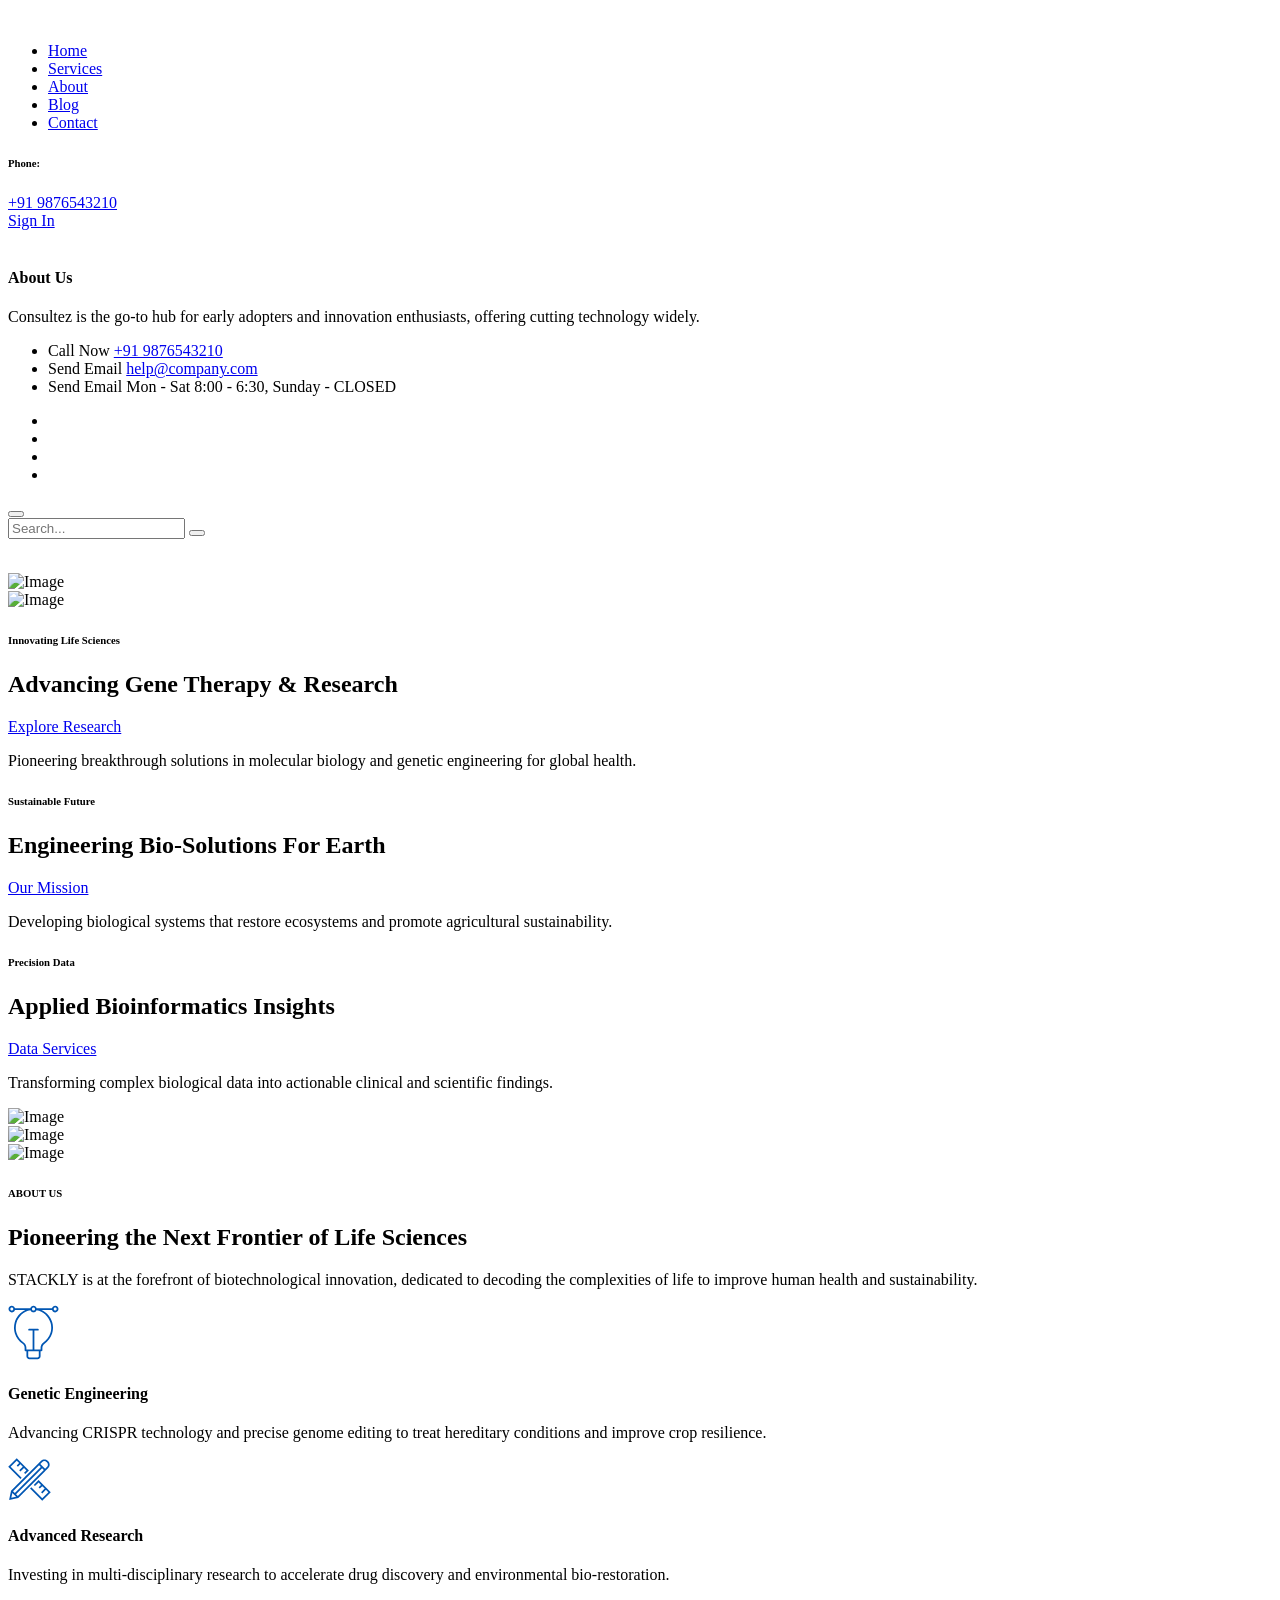
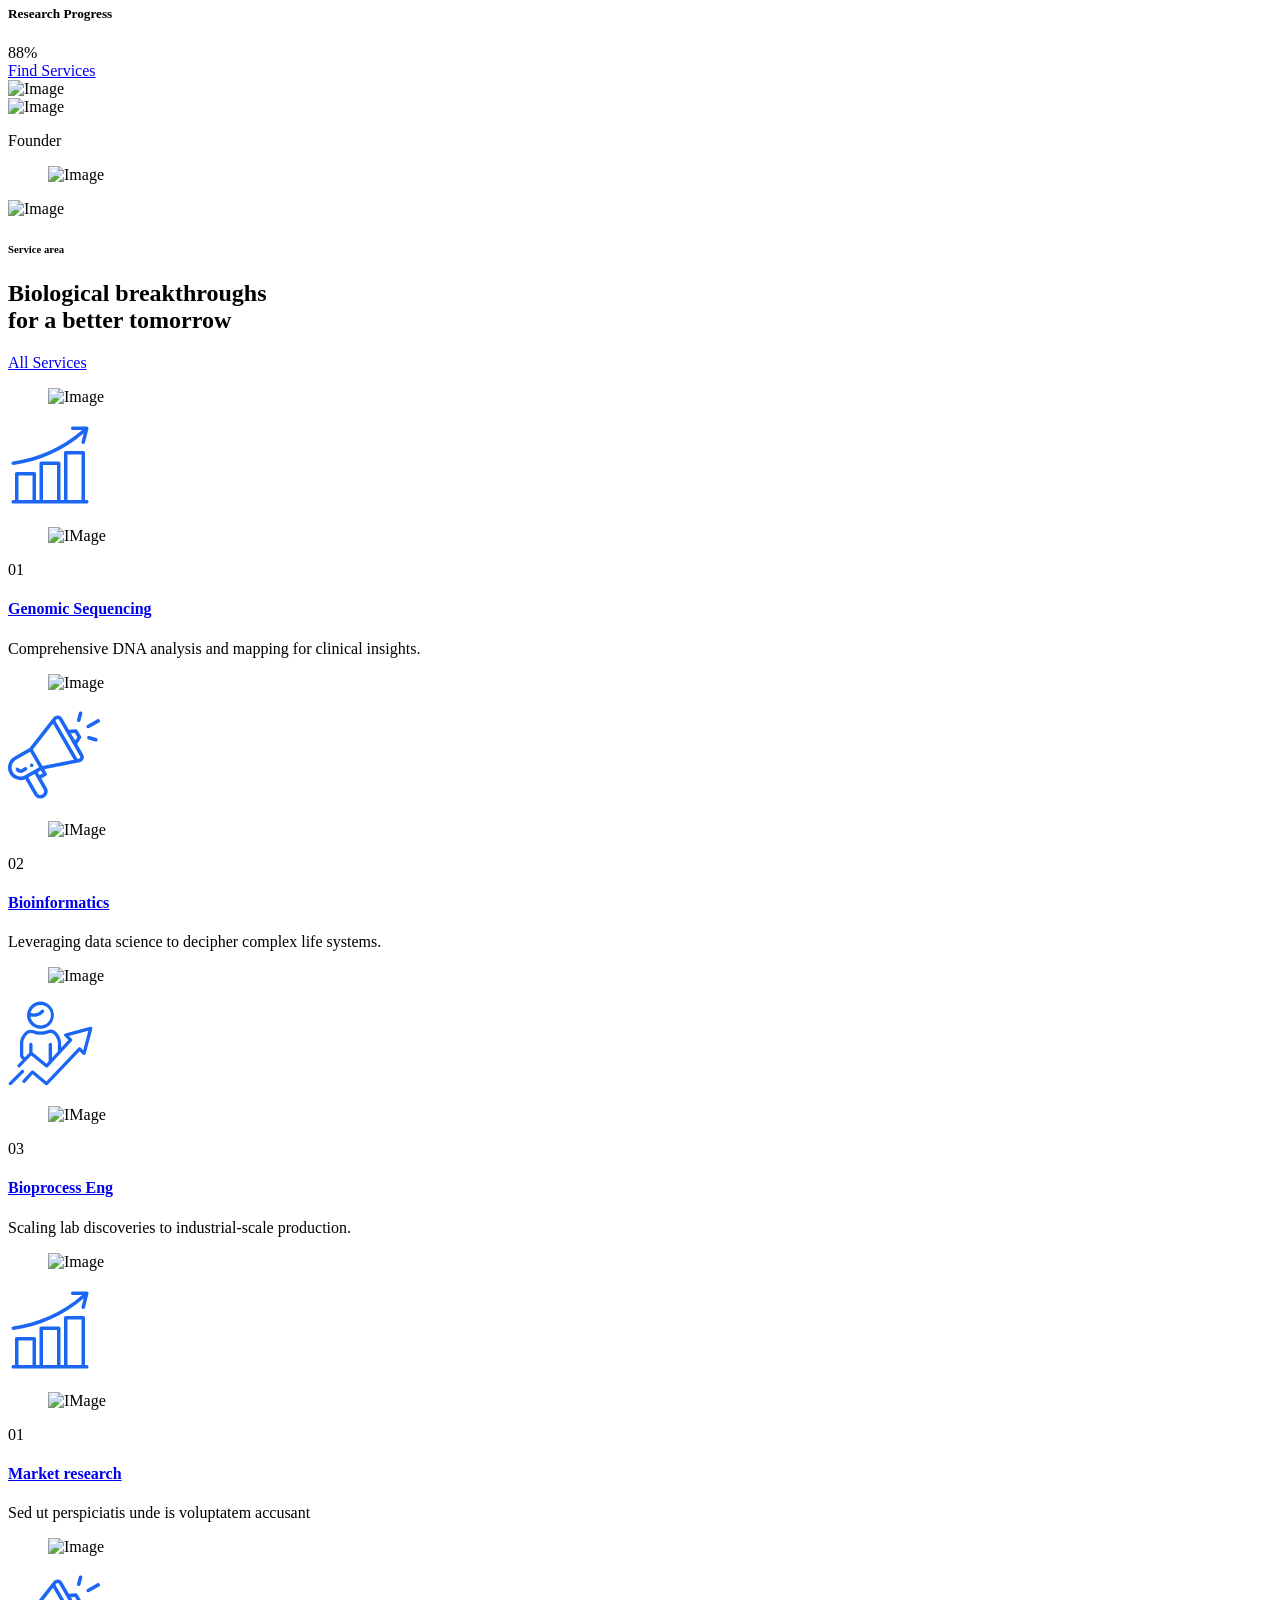
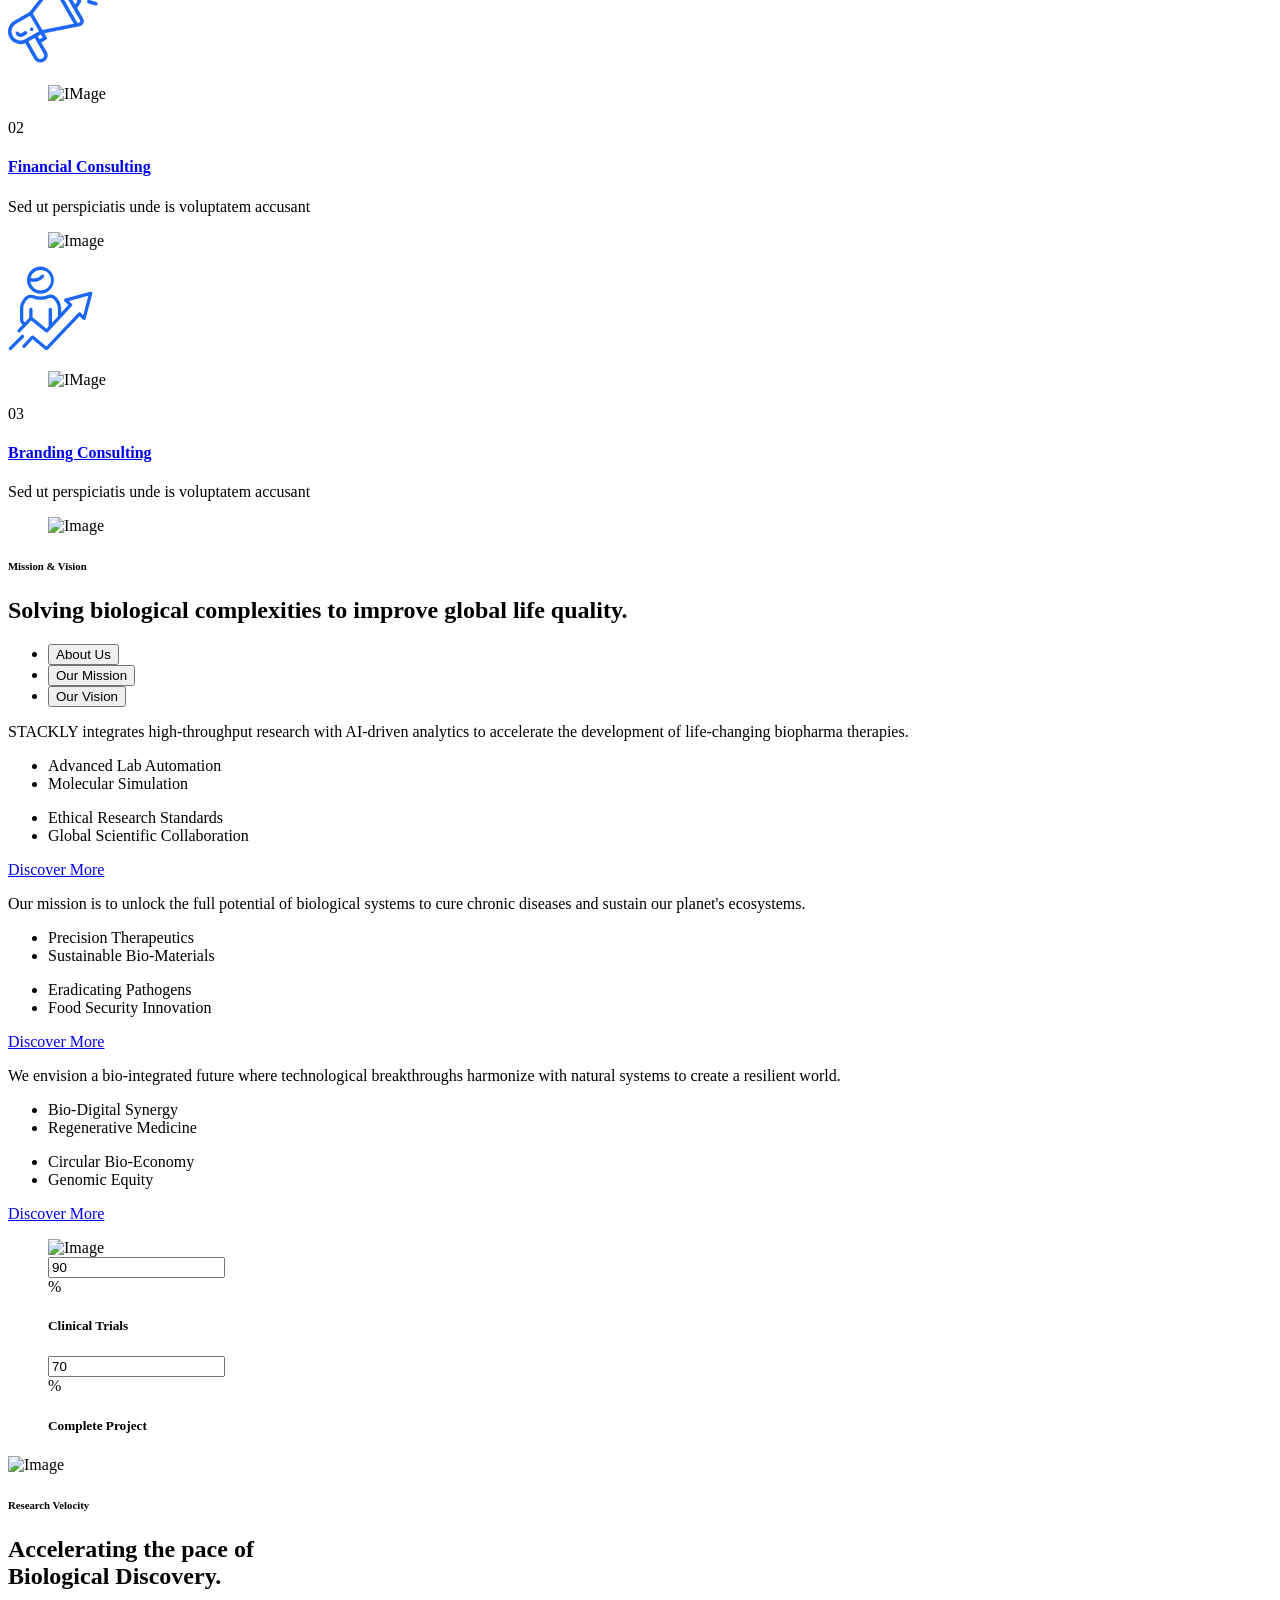
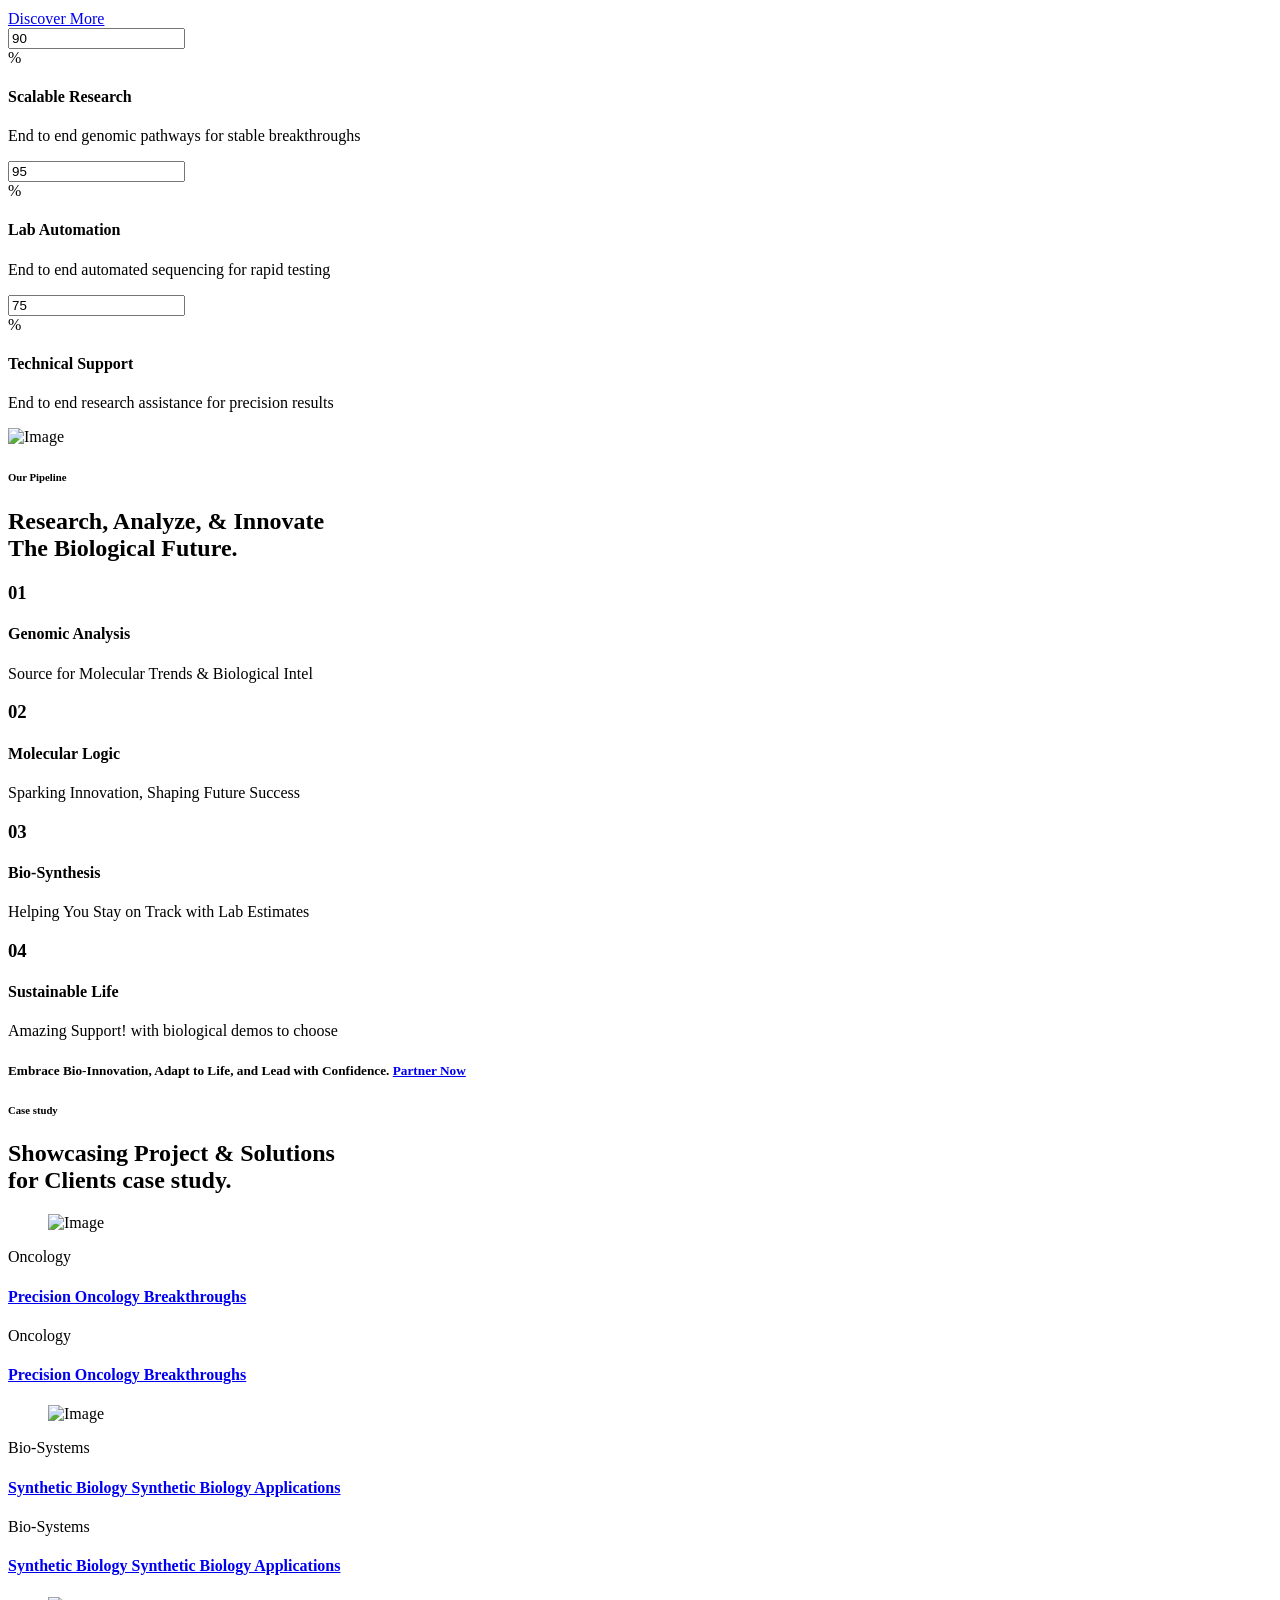
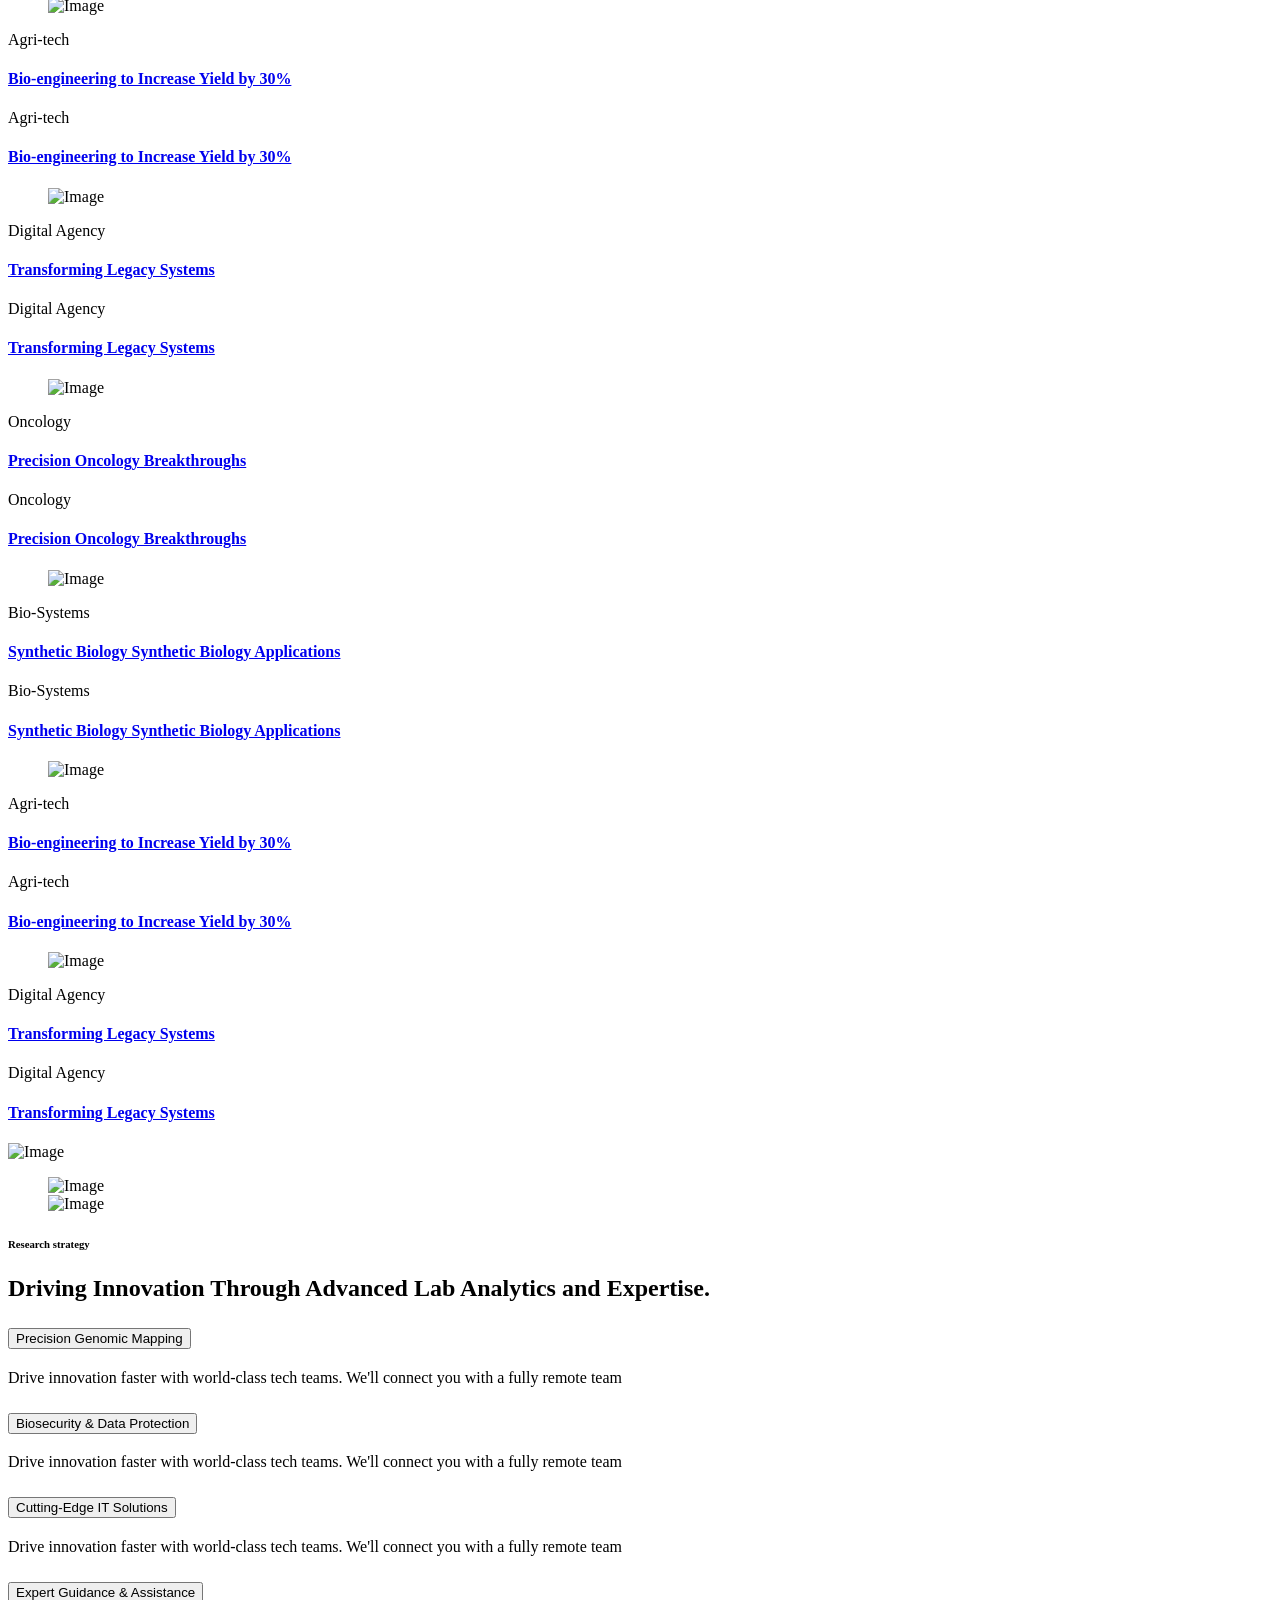
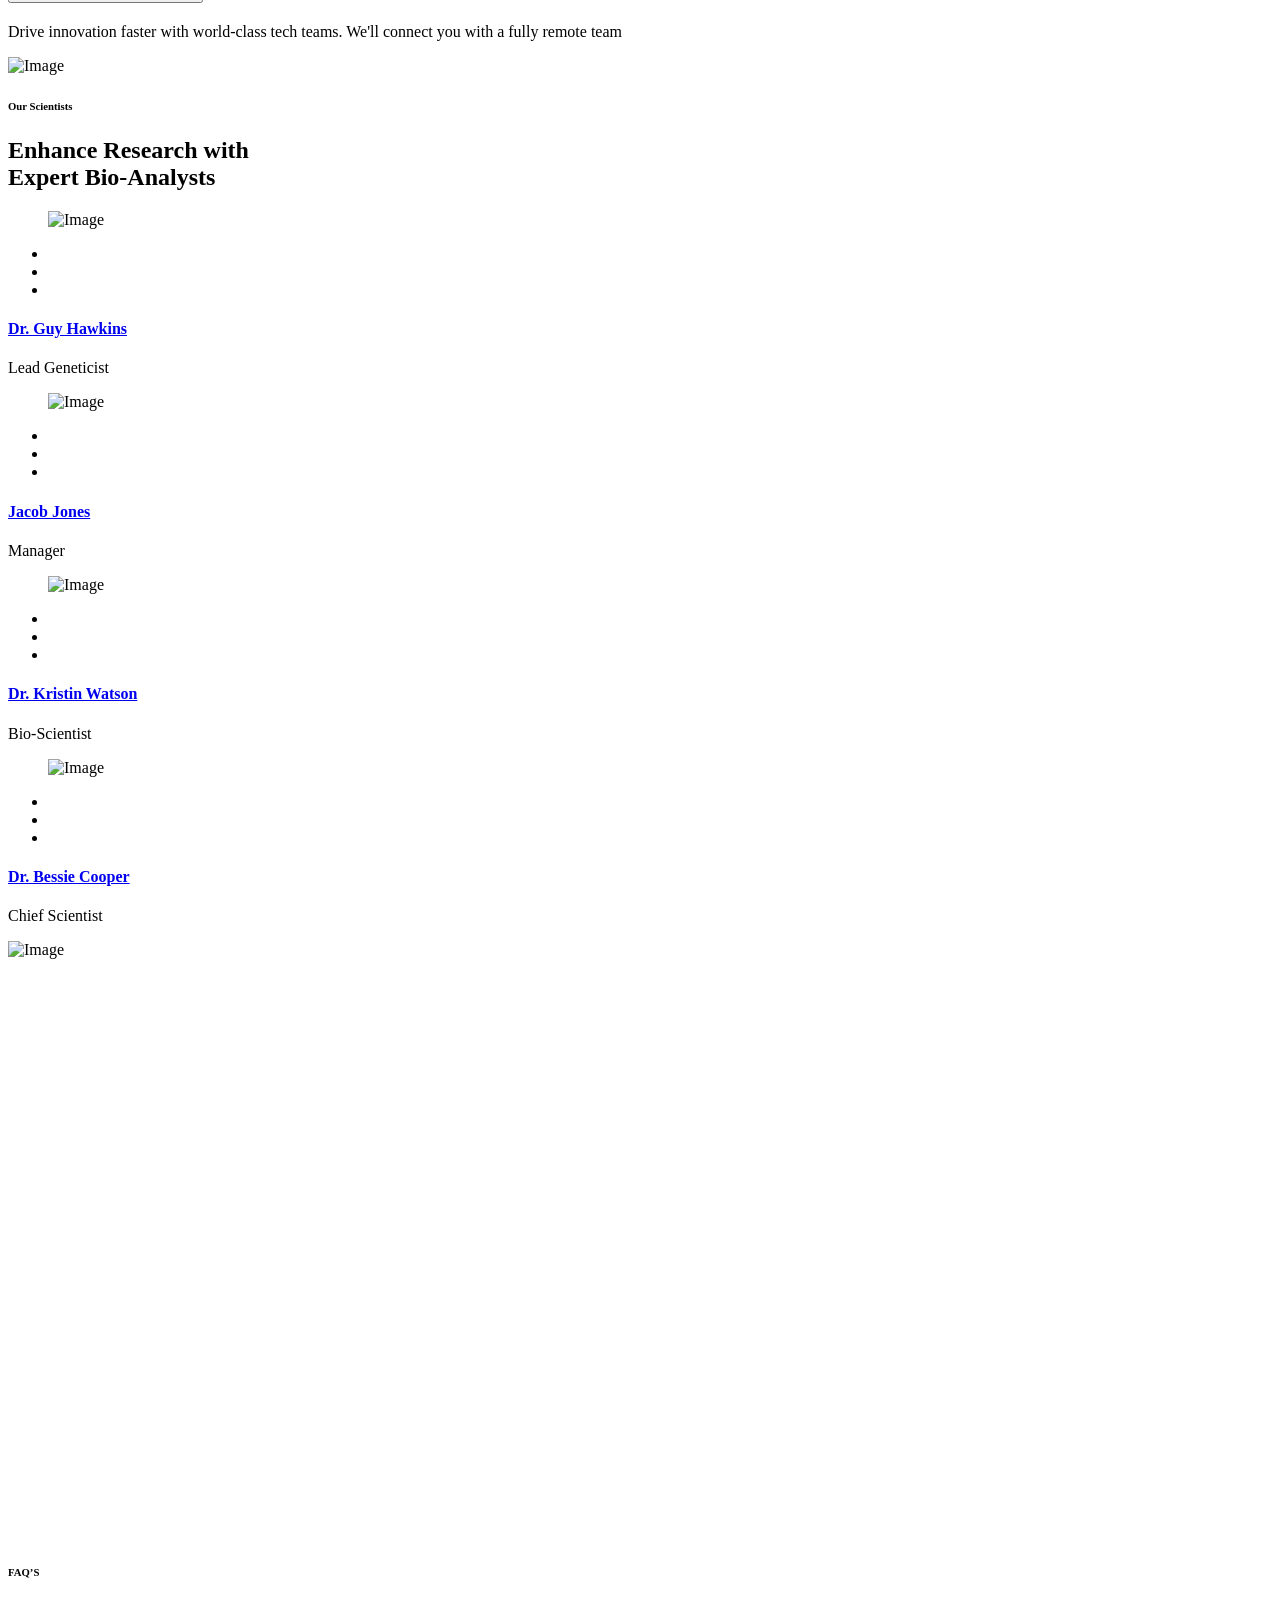
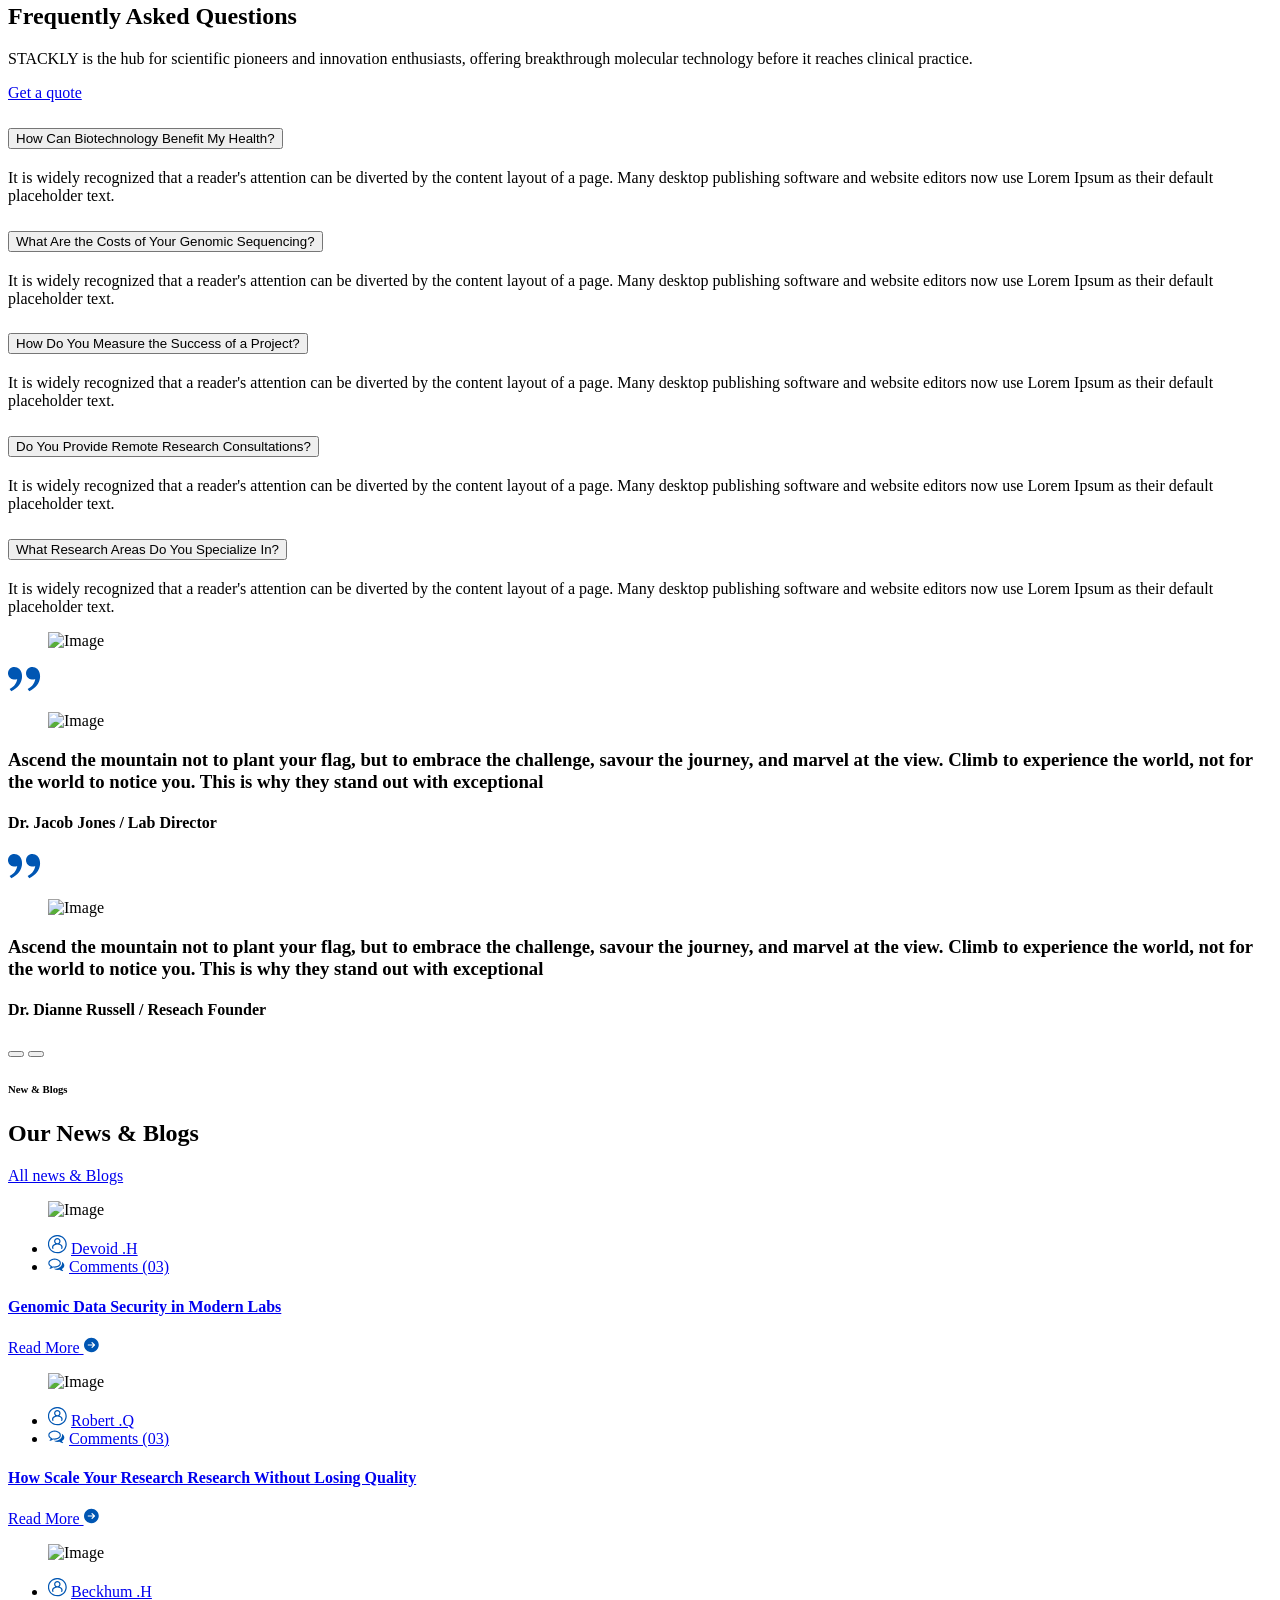
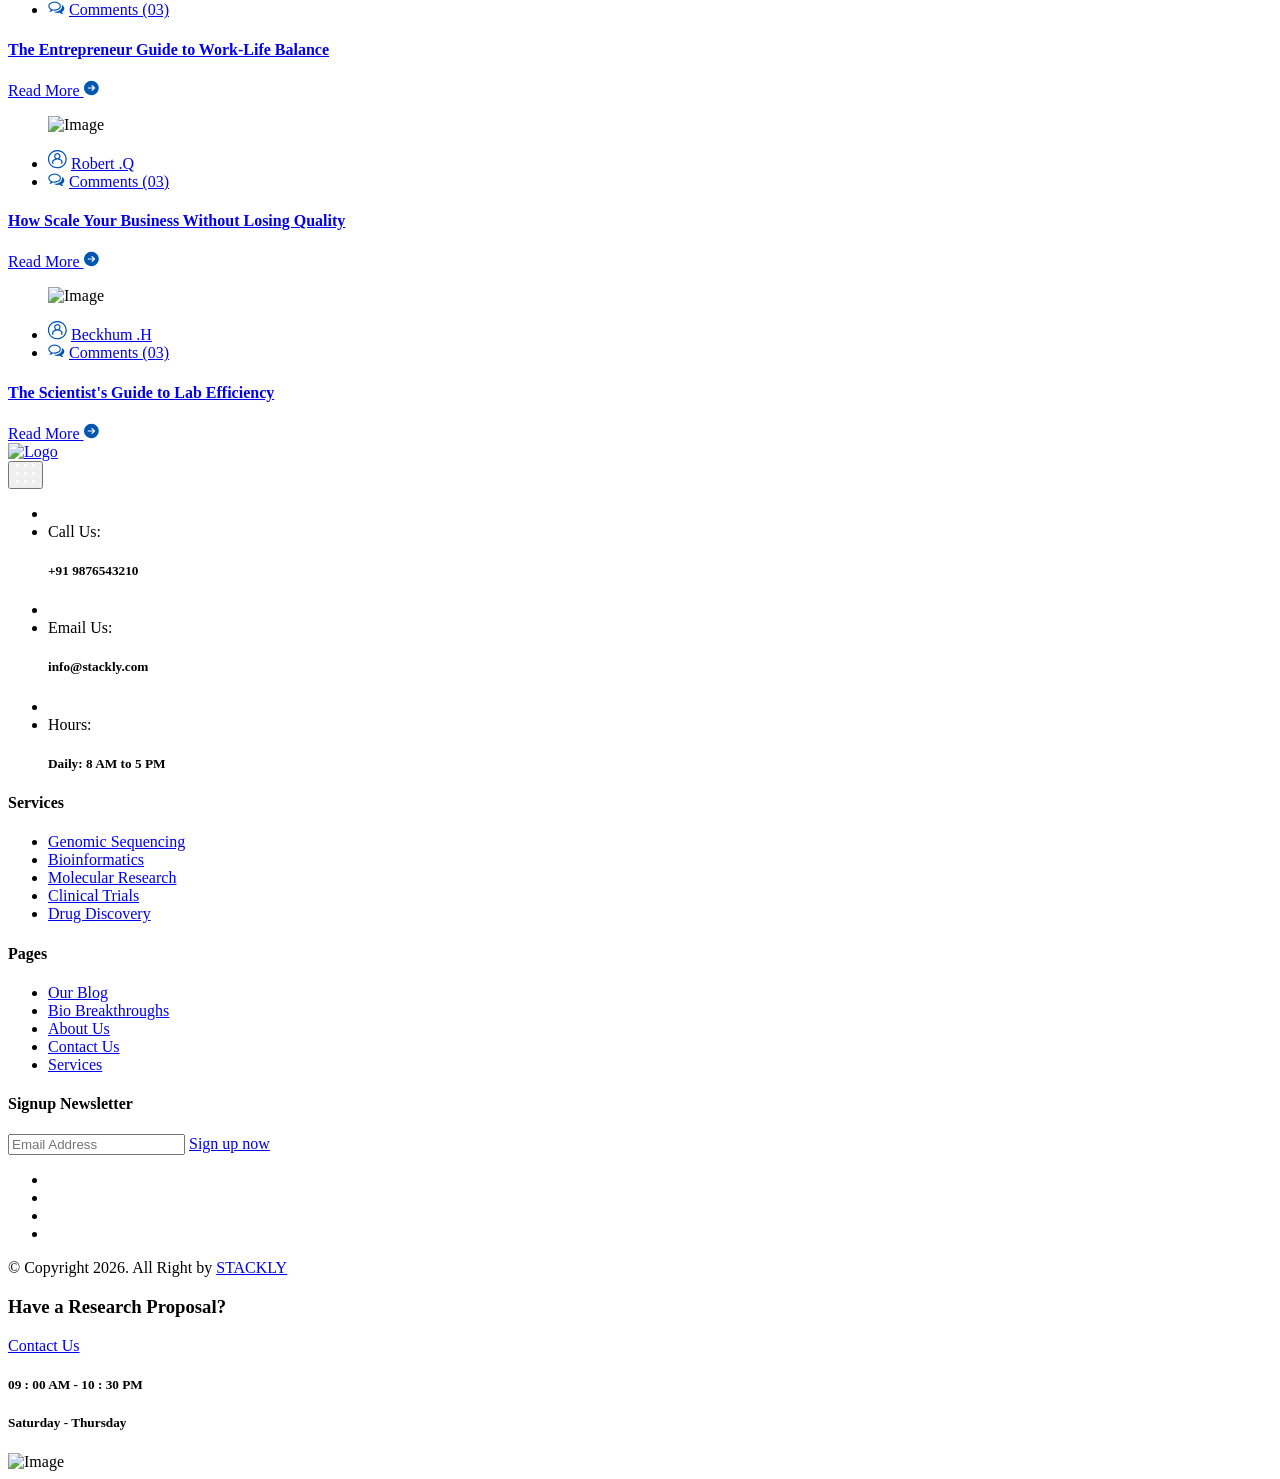
==== index.html @ 2c770fd5 "Add files via upload" ====
<!DOCTYPE html>
<html lang="en">

<head>
    <meta charset="utf-8">
    <title>STACKLY - BIO TECHNOLOGY</title>
    <!-- Stylesheets -->
    <link href="css/bootstrap.min.css" rel="stylesheet">
    <link href="css/flatpickr.min.css" rel="stylesheet">
    <link href="css/style.css" rel="stylesheet">
    <link rel="stylesheet" type="text/css" href="css/slick-theme.css">
    <link rel="stylesheet" type="text/css" href="css/slick.css">

    <link rel="shortcut icon" href="images/favicon.webp" type="image/x-icon">
    <link rel="icon" href="images/favicon.webp" type="image/x-icon">
    <!-- Responsive -->
    <meta http-equiv="X-UA-Compatible" content="IE=edge">
    <meta name="viewport" content="width=device-width, initial-scale=1.0">
</head>

<body>
    <div class="page-wrapper">

        <!-- Preloader -->
        <div class="preloader">
            <div class="preloader-content">
                <div class="preloader-logo">STACKLY</div>
                <div class="preloader-subtext">Initializing Systems...</div>
            </div>
        </div>

        <!-- Main Header-->
        <header class="main-header header-style-one">
       <!-- Main box -->
            <div class="main-box">
                <div class="logo-box">
                    <div class="logo"><a href="index.html"><img src="images/logo.webp" alt="" title="STACKLY"></a></div>
                </div>
                <!--Nav Box-->
                <div class="nav-outer">
                    <nav class="nav main-menu">
                        <ul class="navigation">
                            <li class="current"><a href="index.html">Home</a></li>
                            <li><a href="services.html">Services</a></li>
                            <li><a href="about.html">About</a></li>
                            <li><a href="blog.html">Blog</a></li>
                            <li><a href="contact.html">Contact</a></li>
                        </ul>
                    </nav>
                    <!-- Main Menu End-->
                </div>
                <div class="outer-box">
                    <div class="info-box">
                        <div class="call-info">
                            <i class="fa-solid fa-phone ring__animation"></i>
                            <div>
                                <h6 class="title">Phone:</h6>
                                <a href="tel:+919876543210">+91 9876543210</a>
                            </div>
                        </div>
                        <a class="btn-two" href="login.html">Sign In</a>
                    </div>
                    <div class="mobile-nav-toggler d-block d-lg-none"><i class="icon lnr-icon-bars"></i></div>
                    <!-- Mobile Nav toggler -->
                </div>
            </div>
            <div class="auto-container">
                <!-- Mobile Menu  -->
                <div class="mobile-menu">
                    <div class="menu-backdrop"></div>
                    <!--Here Menu Will Come Automatically Via Javascript / Same Menu as in Header-->
                    <nav class="menu-box">
                        <div class="upper-box">
                            <div class="nav-logo"><a href="index.html"><img src="images/logo-light.webp" alt=""></a></div>
                            <div class="close-btn"><i class="icon fa fa-times"></i></div>
                        </div>
                        <ul class="navigation clearfix d-block d-lg-none">
                            <!--Keep This Empty / Menu will come through Javascript-->
                        </ul>
                        <div class="content-box d-none d-lg-block">
                            <h4 class="title">About Us</h4>
                            <p class="text">Consultez is the go-to hub for early adopters and innovation enthusiasts, offering cutting technology widely.</p>
                        </div>
                        <ul class="contact-list-one">
                            <li>
                                <!-- Contact Info Box -->
                                <div class="contact-info-box">
                                    <i class="icon lnr-icon-phone-handset"></i>
                                    <span class="title">Call Now</span>
                                    <a href="tel:+919876543210">+91 9876543210</a>
                                </div>
                            </li>
                            <li>
                                <!-- Contact Info Box -->
                                <div class="contact-info-box">
                                    <span class="icon lnr-icon-envelope1"></span>
                                    <span class="title">Send Email</span>
                                    <a href="mailto:help@company.com">help@company.com</a>
                                </div>
                            </li>
                            <li>
                                <!-- Contact Info Box -->
                                <div class="contact-info-box">
                                    <span class="icon lnr-icon-clock"></span>
                                    <span class="title">Send Email</span> Mon - Sat 8:00 - 6:30, Sunday - CLOSED
                                </div>
                            </li>
                        </ul>
                        <ul class="social-links">
                            <li><a href="#"><i class="fab fa-x-twitter"></i></a></li>
                            <li><a href="#"><i class="fab fa-facebook-f"></i></a></li>
                            <li><a href="#"><i class="fab fa-pinterest"></i></a></li>
                            <li><a href="#"><i class="fab fa-instagram"></i></a></li>
                        </ul>
                    </nav>
                </div>
                <!-- End Mobile Menu -->
                <!-- Header Search -->
                <div class="search-popup">
                    <span class="search-back-drop"></span>
                    <button class="close-search"><span class="fa fa-times"></span></button>
                    <div class="search-inner">
                        <form method="post" action="index.html">
                            <div class="form-group">
                                <input type="search" name="search-field" value="" placeholder="Search..." required="">
                                <button type="submit"><i class="fa fa-search"></i></button>
                            </div>
                        </form>
                    </div>
                </div>
                <!-- End Header Search -->

                <!-- Sticky Header  -->
                <div class="sticky-header">
                    <div class="auto-container">
                        <div class="inner-container">
                            <!--Logo-->
                            <div class="logo">
                                <a href="index.html"><img src="images/logo.webp" alt=""></a>
                            </div>
                            <!--Right Col-->
                            <div class="nav-outer">
                                <!-- Main Menu -->
                                <nav class="main-menu">
                                    <div class="navbar-collapse show collapse clearfix">
                                        <ul class="navigation clearfix">
                                            <!--Keep This Empty / Menu will come through Javascript-->
                                        </ul>
                                    </div>
                                </nav>
                                <!-- Main Menu End-->
                                <!--Mobile Navigation Toggler-->
                                <div class="mobile-nav-toggler"><span class="icon lnr-icon-bars"></span></div>
                            </div>
                        </div>
                    </div>
                </div>
                <!-- End Sticky Menu -->
            </div>
        </header>
        <!--End Main Header -->


        <!-- Banner area start here -->
        <section class="banner-section">
            <div class="arry"><img class="animation__arryLeftRight" src="images/shape/banner-arry.webp" alt="Image"></div>
            <div class="sec-shape"><img src="images/shape/banner-shape.webp" alt="Image"></div>


            <div class="swiper banner-slider">
                <div class="swiper-wrapper">
                    <div class="swiper-slide">
                        <div class="slide-bg" data-background="images/banner/banner-image1.webp"></div>
                        <div class="container">
                            <div class="outer-box">
                                <div class="row g-0 align-items-end">
                                    <div class="col-lg-8 content-column">
                                        <div class="inner-column">
                                            <h6 class="sub-title" data-animation="fadeInUp" data-delay=".3s">Innovating Life Sciences
                                            </h6>
                                            <h1 class="title" data-animation="fadeInUp" data-delay=".5s">Advancing
                                                <span>Gene Therapy</span> & Research
                                            </h1>
                                            <a class="btn-one" data-animation="fadeInUp" data-delay=".8s" href="contact.html">Explore Research</a>
                                        </div>
                                    </div>

                                    <div class="col-lg-4">
                                        <p class="text" data-animation="fadeInUp" data-delay=".9s">Pioneering breakthrough solutions in molecular biology and genetic engineering for global health.</p>
                                    </div>
                                </div>
                            </div>
                        </div>
                    </div>
                    <div class="swiper-slide">
                        <div class="slide-bg" data-background="images/banner/banner-image2.webp"></div>
                        <div class="container">
                            <div class="outer-box">
                                <div class="row g-0 align-items-end">
                                    <div class="col-lg-8 content-column">
                                        <div class="inner-column">
                                            <h6 class="sub-title" data-animation="fadeInUp" data-delay=".3s">Sustainable Future
                                            </h6>
                                            <h1 class="title" data-animation="fadeInUp" data-delay=".5s">Engineering
                                                <span>Bio-Solutions</span> For Earth
                                            </h1>
                                            <a class="btn-one" data-animation="fadeInUp" data-delay=".8s" href="contact.html">Our Mission</a>
                                        </div>
                                    </div>

                                    <div class="col-lg-4">
                                        <p class="text" data-animation="fadeInUp" data-delay=".9s">Developing biological systems that restore ecosystems and promote agricultural sustainability.</p>
                                    </div>
                                </div>
                            </div>
                        </div>
                    </div>
                    <div class="swiper-slide">
                        <div class="slide-bg" data-background="images/banner/banner-image3.webp"></div>
                        <div class="container">
                            <div class="outer-box">
                                <div class="row g-0 align-items-end">
                                    <div class="col-lg-8 content-column">
                                        <div class="inner-column">
                                            <h6 class="sub-title" data-animation="fadeInUp" data-delay=".3s">Precision Data
                                            </h6>
                                            <h1 class="title" data-animation="fadeInUp" data-delay=".5s">Applied
                                                <span>Bioinformatics</span> Insights
                                            </h1>
                                            <a class="btn-one" data-animation="fadeInUp" data-delay=".8s" href="contact.html">Data Services</a>
                                        </div>
                                    </div>

                                    <div class="col-lg-4">
                                        <p class="text" data-animation="fadeInUp" data-delay=".9s">Transforming complex biological data into actionable clinical and scientific findings.</p>
                                    </div>
                                </div>
                            </div>
                        </div>
                    </div>
                </div>
            </div>
        </section>
        <!-- Banner area end here -->

        <!-- About area start here -->
        <section class="about-section pt-120 pb-120 paralax__animation">
            <div class="container">
                <div class="row g-5">
                    <div class="col-lg-6 image-column wow fadeInRight" data-wow-delay="200ms" data-wow-duration="1500ms">
                        <div class="inner-column">
                            <div data-depth="0.01" class="image1 overlay-anim">
                                <img src="images/about/about-image1.webp" alt="Image">
                            </div>
                            <div class="info animation__arryLeftRight">
                                <img src="images/about/about-info.webp" alt="Image">
                            </div>
                            <div class="image2 overlay-anim" data-depth="0.05">
                                <img src="images/about/about-image2.webp" alt="Image">
                            </div>
                        </div>
                    </div>

                    <div class="col-lg-6 content-column">
                        <div class="inner-column">
                            <div class="content-box">
                                <div class="sec-title">
                                    <h6 class="sub-title wow fadeInUp" data-wow-delay="00ms" data-wow-duration="1500ms">ABOUT US</h6>
                                    <h2 class="title wow splt-txt" data-splitting>Pioneering the Next Frontier of Life Sciences</h2>
                                    <p class="text wow fadeInUp" data-wow-delay="200ms" data-wow-duration="1500ms">STACKLY is at the forefront of biotechnological innovation, dedicated to decoding the complexities of life to improve human health and sustainability.</p>
                                </div>
                                <div class="about-block wow fadeInLeft" data-wow-delay="00ms" data-wow-duration="1500ms">
                                    <div class="inner-box">
                                        <div class="icon">
                                            <svg width="51" height="55" viewBox="0 0 51 55" fill="none" xmlns="http://www.w3.org/2000/svg">
                        <path
                          d="M3.80346 0.784813C1.98124 0.784813 0.498352 2.26681 0.498352 4.08903C0.498352 5.91125 1.98124 7.39414 3.80346 7.39414C5.31663 7.39414 6.58221 6.36547 6.97231 4.97431H17.3597C12.1976 7.3407 8.24056 11.8838 6.69799 17.5544C6.24199 19.194 6.01132 20.9245 6.01132 22.6986C6.01132 23.135 6.01756 23.7131 6.06654 24.3169C6.20013 25.8016 6.48335 27.2203 6.90195 28.5215C8.19157 32.7013 10.9222 36.3724 14.6005 38.8662C15.842 39.6846 16.6124 41.1916 16.6124 42.8V45.325C16.6124 45.8175 17.0105 46.2156 17.5031 46.2156H18.4391V51.2432C18.4391 52.8846 19.7742 54.2196 21.4147 54.2196H29.5977C31.2392 54.2196 32.5742 52.8846 32.5742 51.2432V46.2156H33.4889C33.9814 46.2156 34.3795 45.8175 34.3795 45.325V42.8107C34.3795 41.2085 35.1321 39.7122 36.3478 38.9018C40.0323 36.408 42.7879 32.7226 44.1087 28.526C44.5585 27.0965 44.8337 25.6733 44.9254 24.3223C44.9913 23.6391 45.0136 22.948 44.9913 22.2658C44.9468 20.6315 44.7125 19.0453 44.2939 17.5544C42.7362 11.9506 38.6794 7.34961 33.5281 4.97342H44.0303C44.4204 6.36369 45.6851 7.39325 47.1992 7.39325C49.0214 7.39325 50.5043 5.91036 50.5043 4.08814C50.5043 2.26592 49.0214 0.783922 47.1992 0.783922C45.6896 0.783922 44.4275 1.80725 44.0339 3.19217H28.6715C28.2796 1.80636 27.0167 0.78125 25.5062 0.78125C23.9957 0.78125 22.7248 1.80636 22.332 3.19217H6.96874C6.57509 1.80725 5.31307 0.784813 3.80346 0.784813ZM3.80346 5.61289C2.9636 5.61289 2.2796 4.92889 2.2796 4.08903C2.2796 3.24917 2.9636 2.56606 3.80346 2.56606C4.64332 2.56606 5.31841 3.24205 5.32554 4.07656C5.32554 4.07923 5.32376 4.08102 5.32376 4.08369C5.32376 4.08725 5.32554 4.09081 5.32554 4.09438C5.32287 4.93245 4.64154 5.61289 3.80346 5.61289ZM30.7912 51.2432C30.7912 51.9022 30.255 52.4384 29.596 52.4384H21.4129C20.7547 52.4384 20.2186 51.9022 20.2186 51.2432V46.2156H30.7903V51.2432H30.7912ZM42.5759 18.0344C42.9562 19.3873 43.1682 20.8283 43.2083 22.3183V22.3228C43.227 22.9302 43.2083 23.5456 43.1477 24.178C43.064 25.4133 42.8146 26.6958 42.4067 27.9925C41.207 31.808 38.6999 35.1585 35.3521 37.4242C33.626 38.574 32.5956 40.5886 32.5956 42.8116V44.4352H31.6978C31.6916 44.4352 31.6863 44.4317 31.6809 44.4317H26.3906V25.5967H29.905C30.3975 25.5967 30.7956 25.1986 30.7956 24.7061C30.7956 24.2136 30.3975 23.8155 29.905 23.8155H21.0941C20.6015 23.8155 20.2034 24.2136 20.2034 24.7061C20.2034 25.1986 20.6015 25.5967 21.0941 25.5967H24.6085V44.4317H19.3271C19.3208 44.4317 19.3155 44.4352 19.3101 44.4352H18.3919V42.8009C18.3919 40.6011 17.3142 38.5242 15.59 37.3859C12.2555 35.1264 9.77421 31.7919 8.59948 27.9854C8.21651 26.7991 7.9609 25.5112 7.83977 24.1646C7.80504 23.7496 7.7899 23.2971 7.7899 22.6986C7.7899 21.0857 7.9992 19.5164 8.41334 18.0273C10.2204 11.3859 15.6639 6.44563 22.4033 5.24684C22.4264 5.30919 22.4594 5.36619 22.4861 5.42586C22.5137 5.48731 22.5395 5.54877 22.5698 5.60755C22.6331 5.73045 22.7061 5.84623 22.7836 5.95934C22.8121 6.00031 22.8352 6.04395 22.8655 6.08314C22.9777 6.23098 23.1006 6.36903 23.236 6.4955C23.2654 6.52311 23.3001 6.54627 23.3304 6.57298C23.44 6.66828 23.554 6.75823 23.6751 6.83928C23.7285 6.87491 23.7846 6.90519 23.8399 6.93814C23.9476 7.00138 24.0589 7.05838 24.1738 7.10914C24.2362 7.13675 24.2985 7.16258 24.3626 7.18573C24.4856 7.23116 24.6111 7.26589 24.7394 7.29706C24.7991 7.31131 24.8569 7.32823 24.9175 7.33981C25.1081 7.37366 25.3023 7.39592 25.5018 7.39592C25.7004 7.39592 25.8936 7.37366 26.0833 7.33981C26.1448 7.32913 26.2036 7.31131 26.265 7.29617C26.3897 7.26589 26.5117 7.23205 26.6302 7.18841C26.7005 7.16258 26.7691 7.13408 26.8377 7.1038C26.9366 7.06016 27.031 7.01028 27.1245 6.95773C27.2002 6.91498 27.275 6.87402 27.3462 6.82592C27.4113 6.78228 27.4709 6.73241 27.5324 6.68342C27.9973 6.32183 28.3571 5.84713 28.5691 5.30206C28.5735 5.28959 28.5807 5.27891 28.586 5.26733C35.1918 6.44919 40.7555 11.4892 42.5742 18.0344H42.5759ZM47.1965 2.56606C48.0364 2.56606 48.7204 3.24917 48.7204 4.08903C48.7204 4.92889 48.0364 5.61289 47.1965 5.61289C46.3566 5.61289 45.6753 4.93067 45.6735 4.0917C45.6735 4.08903 45.6753 4.08725 45.6753 4.08458C45.6753 4.0828 45.6753 4.08191 45.6753 4.08013C45.6806 3.24472 46.3593 2.56606 47.1965 2.56606ZM25.5044 2.56339C26.3425 2.56339 27.0256 3.24561 27.0256 4.08369L27.0167 4.20214C26.9642 4.9948 26.2998 5.61556 25.5044 5.61556C24.6975 5.61556 24.0287 4.98945 23.9824 4.18878C23.9806 4.14692 23.9824 4.12466 23.9734 4.08369C23.9734 3.24561 24.6601 2.56339 25.5044 2.56339Z"
                          fill="#0056b3" />
                      </svg>
                                        </div>
                                        <div class="content">
                                            <h4 class="title">Genetic Engineering</h4>
                                            <p class="text">Advancing CRISPR technology and precise genome editing to treat hereditary conditions and improve crop resilience.</p>
                                        </div>
                                    </div>
                                </div>

                                <div class="about-block wow fadeInLeft" data-wow-delay="200ms" data-wow-duration="1500ms">
                                    <div class="inner-box">
                                        <div class="icon">
                                            <svg width="43" height="43" viewBox="0 0 43 43" fill="none" xmlns="http://www.w3.org/2000/svg">
                        <path
                          d="M37.0891 13.1461L37.2094 13.0086L38.2922 11.9258L40.2516 9.96641C41.1453 9.07266 41.6438 7.88672 41.6438 6.63203C41.6438 5.37734 41.1453 4.19141 40.2516 3.29766L39.7016 2.74766C37.9141 0.960156 34.8203 0.960156 33.0328 2.74766L31.0735 4.70703L3.2297 32.5508L3.04064 32.7398L1.09845 41.9008L10.2594 39.9586L37.0891 13.1461ZM34.2531 3.95078C35.3875 2.83359 37.3469 2.81641 38.4813 3.95078L39.0485 4.51797C39.6156 5.08516 39.925 5.82422 39.925 6.63203C39.925 7.43984 39.6156 8.17891 39.0485 8.74609L37.0891 10.7055L32.2938 5.91016L34.2531 3.95078ZM31.0735 7.13047L32.861 8.91797L6.83907 34.9398L5.05157 33.1523L31.0735 7.13047ZM3.33282 39.6664L4.34689 34.8883L8.11095 38.6523L3.33282 39.6664ZM9.84689 37.9477L8.05939 36.1602L34.0813 10.1383L35.8688 11.9258L9.84689 37.9477ZM12.425 20.932L0.239075 8.74609L8.74689 0.238281L20.9328 12.4242L17.2375 16.0336L16.0172 14.8133L18.4406 12.3898L16.0172 9.94922L12.4078 13.5758L11.1875 12.3555L14.7969 8.74609L12.3734 6.30547L9.93283 8.74609L8.71251 7.52578L11.1531 5.08516L8.7297 2.66172L2.64532 8.74609L13.6281 19.7289L12.4078 20.932H12.425ZM42.761 34.2523L34.2531 42.7602L22.0672 30.5742L23.2875 29.3711L34.2531 40.3367L40.3375 34.2523L37.9141 31.8289L34.2875 35.4383L33.0672 34.218L36.6938 30.5914L34.2531 28.168L31.8297 30.5914L30.6094 29.3711L33.0328 26.9305L30.5922 24.507L26.9828 28.1164L25.7625 26.8961L30.5578 22.032L42.7438 34.218L42.761 34.2523Z"
                          fill="#0056b3" />
                      </svg>
                                        </div>
                                        <div class="content">
                                            <h4 class="title">Advanced Research</h4>
                                            <p class="text">Investing in multi-disciplinary research to accelerate drug discovery and environmental bio-restoration.</p>
                                        </div>
                                    </div>
                                </div>
                            </div>

                            <div class="progress mt-30">
                                <div class="progress-single">
                                    <h5 class="progress-title">Research Progress</h5>
                                    <div class="bar">
                                        <div class="bar-inner count-bar" data-percent="80%">
                                            <div class="count-text">88%</div>
                                        </div>
                                    </div>
                                </div>
                            </div>

                            <div class="info mt-50">
                                <a href="services.html" class="btn-two">Find Services</a>
                                <div class="user">
                                    <div class="image">
                                        <img src="images/about/about-user.webp" alt="Image">
                                    </div>
                                    <div>
                                        <img src="images/about/signature.webp" alt="Image">
                                        <p class="sub-title">Founder</p>
                                    </div>
                                </div>
                            </div>

                        </div>
                    </div>
                </div>
            </div>
        </section>
        <!-- About area end here -->

        <!-- Service area start here -->
        <section class="service-section pt-120 pb-120">
            <figure class="sec-shape">
                <img src="images/shape/service-shape.webp" alt="Image">
            </figure>
            <div class="sec-line">
                <img class="animation__arryUpDown" src="images/shape/service-line.webp" alt="Image">
            </div>
            <div class="container">

                <div class="sec-title mb-50">
                    <h6 class="sub-title wow fadeInUp" data-wow-delay="00ms" data-wow-duration="1500ms">Service area</h6>
                    <div class="flex-content">
                        <h2 class="title wow splt-txt" data-splitting>Biological breakthroughs <br> for a better tomorrow</h2>
                        <a class="btn-one wow fadeInUp" data-wow-delay="200ms" data-wow-duration="1500ms" href="services.html">All Services</a>
                        <figure class="arry wow bounceInRight" data-wow-delay="200ms" data-wow-duration="1500ms">
                            <img class="animation__arryLeftRight" src="images/shape/service-arry.webp" alt="Image">
                        </figure>
                    </div>
                </div>

                <div class="swiper service-slider">
                    <div class="swiper-wrapper">
                        <div class="swiper-slide">
                            <div class="service-block">
                                <a class="arry-btn" href="page-service-details.html"><i class="fa-regular fa-arrow-up-right"></i></a>
                                <div class="content-box">
                                    <div class="icon">
                                        <svg width="84" height="85" viewBox="0 0 84 85" fill="none" xmlns="http://www.w3.org/2000/svg">
                      <path
                        d="M5.24999 42.9551C5.32958 42.955 5.40908 42.9497 5.48799 42.9394C18.3434 41.195 30.8814 37.6123 42.7175 32.3011C54.6704 26.9232 65.7759 19.8324 75.684 11.2521L73.5525 19.7816C73.4402 20.2315 73.5112 20.7077 73.7497 21.1053C73.9883 21.503 74.3749 21.7898 74.8247 21.9026C74.9639 21.937 75.1067 21.9546 75.25 21.9551C75.6401 21.9546 76.0188 21.8238 76.326 21.5835C76.6332 21.3431 76.8513 21.0071 76.9457 20.6286L80.4457 6.62858C80.51 6.3708 80.5148 6.10177 80.4597 5.84188C80.4045 5.58199 80.2909 5.33807 80.1275 5.12861C79.9641 4.91914 79.7551 4.74963 79.5164 4.63294C79.2778 4.51624 79.0157 4.45542 78.75 4.45508H64.75C64.2859 4.45508 63.8407 4.63945 63.5126 4.96764C63.1844 5.29583 63 5.74095 63 6.20508C63 6.66921 63.1844 7.11433 63.5126 7.44252C63.8407 7.77071 64.2859 7.95508 64.75 7.95508H74.1457C64.3053 16.6028 53.2288 23.7328 41.2825 29.1091C29.7518 34.2829 17.5373 37.7725 5.01374 39.4709C4.57375 39.5303 4.1728 39.7547 3.89211 40.0987C3.61142 40.4427 3.47196 40.8805 3.502 41.3235C3.53203 41.7665 3.72931 42.1814 4.05387 42.4844C4.37843 42.7873 4.80601 42.9556 5.24999 42.9551Z"
                        fill="#1b67f3" />
                      <path
                        d="M78.75 77.9551H77V30.7051C77 30.2409 76.8157 29.7958 76.4875 29.4676C76.1593 29.1395 75.7142 28.9551 75.25 28.9551H57.75C57.2859 28.9551 56.8408 29.1395 56.5126 29.4676C56.1844 29.7958 56 30.2409 56 30.7051V77.9551H52.5V41.2051C52.5 40.7409 52.3157 40.2958 51.9875 39.9676C51.6593 39.6395 51.2142 39.4551 50.75 39.4551H33.25C32.7859 39.4551 32.3408 39.6395 32.0126 39.9676C31.6844 40.2958 31.5 40.7409 31.5 41.2051V77.9551H28V51.7051C28 51.2409 27.8156 50.7958 27.4875 50.4676C27.1593 50.1395 26.7141 49.9551 26.25 49.9551H8.75C8.28587 49.9551 7.84075 50.1395 7.51257 50.4676C7.18438 50.7958 7 51.2409 7 51.7051V77.9551H5.25C4.78587 77.9551 4.34075 78.1395 4.01256 78.4676C3.68437 78.7958 3.5 79.2409 3.5 79.7051C3.5 80.1692 3.68437 80.6143 4.01256 80.9425C4.34075 81.2707 4.78587 81.4551 5.25 81.4551H78.75C79.2142 81.4551 79.6593 81.2707 79.9875 80.9425C80.3157 80.6143 80.5 80.1692 80.5 79.7051C80.5 79.2409 80.3157 78.7958 79.9875 78.4676C79.6593 78.1395 79.2142 77.9551 78.75 77.9551ZM59.5 32.4551H73.5V77.9551H59.5V32.4551ZM35 42.9551H49V77.9551H35V42.9551ZM10.5 53.4551H24.5V77.9551H10.5V53.4551Z"
                        fill="#1b67f3" />
                    </svg>
                                    </div>
                                    <figure class="shape">
                                        <img src="images/shape/service-item-shape.webp" alt="IMage">
                                    </figure>
                                    <div class="content">
                                        <span class="number">01</span>
                                        <h4 class="title"><a href="page-services.html">Genomic Sequencing</a></h4>
                                        <p class="text">Comprehensive DNA analysis and mapping for clinical insights.</p>
                                    </div>
                                </div>
                                <div class="image-box">
                                    <figure class="image">
                                        <img src="images/service/service-image1.webp" alt="Image">
                                    </figure>
                                </div>
                            </div>
                        </div>

                        <div class="swiper-slide">
                            <div class="service-block">
                                <a class="arry-btn" href="page-service-details.html"><i class="fa-regular fa-arrow-up-right"></i></a>
                                <div class="content-box">
                                    <div class="icon">
                                        <svg width="92" height="93" viewBox="0 0 92 93" fill="none" xmlns="http://www.w3.org/2000/svg">
                      <path
                        d="M24.6109 58.8567C25.47 58.3611 25.7641 57.2613 25.2686 56.4021C24.7723 55.5437 23.6732 55.2489 22.814 55.7444C21.9549 56.2407 21.6601 57.3406 22.1563 58.199C22.6519 59.0581 23.7518 59.3529 24.6109 58.8567Z"
                        fill="#1b67f3" />
                      <path
                        d="M17.2472 71.2591L26.2961 86.9333C28.2488 90.3193 32.6413 91.5729 36.1151 89.5647C39.5523 87.5783 40.7336 83.1865 38.7451 79.7465L33.3545 70.4083L38.0228 67.713C38.882 67.2161 39.1768 66.1176 38.6805 65.2585L36.3439 61.2113C36.6225 61.1573 38.4545 60.7979 70.7611 54.4604C74.7549 54.2435 77.1477 49.8756 75.1304 46.3836L69.1586 36.0403L72.9749 30.2601C73.3497 29.6916 73.3721 28.9609 73.0317 28.3713L69.438 22.1468C69.0975 21.5572 68.4511 21.2119 67.7738 21.2519L60.8607 21.6667L54.2312 10.1836C53.271 8.52008 51.5506 7.51285 49.6302 7.48898C49.6071 7.48828 49.5846 7.48828 49.5614 7.48828C47.7056 7.48828 46.021 8.41199 45.0229 9.97372L21.5498 39.8762L6.28974 48.6865C0.287752 52.1504 -1.79129 59.8503 1.68595 65.8684C4.86276 71.3714 11.5603 73.536 17.2472 71.2591ZM35.6336 81.5441C36.626 83.2609 36.0386 85.4579 34.3168 86.4525C32.5894 87.4513 30.3896 86.8378 29.4084 85.1371L20.424 69.5738L26.6485 65.98C37.0465 83.9923 35.4665 81.2556 35.6336 81.5441ZM31.5576 67.2954L29.7607 64.1832L32.873 62.3863L34.6698 65.4985L31.5576 67.2954ZM66.8809 24.9053L69.3643 29.2066L67.1498 32.5603L62.8695 25.1461L66.8809 24.9053ZM48.0285 11.944C48.5107 11.155 49.2758 11.0736 49.586 11.082C49.8927 11.0855 50.6571 11.181 51.1183 11.9798L72.0182 48.1805C72.699 49.359 71.8715 50.8407 70.5063 50.8744C70.2613 50.88 70.1483 50.9242 69.5208 51.0414L47.4129 12.7491C47.8769 12.1524 47.9365 12.0949 48.0285 11.944ZM45.0215 15.7953L65.793 51.7728L34.4445 57.9215L24.9127 41.412L45.0215 15.7953ZM4.79819 64.0716C4.00925 62.7064 3.59232 61.1566 3.59232 59.5885C3.59232 56.3836 5.31479 53.3991 8.08661 51.7988L22.0917 43.7128L31.0761 59.274L17.071 67.3607C12.7802 69.837 7.27521 68.3616 4.79819 64.0716Z"
                        fill="#1b67f3" />
                      <path
                        d="M19.044 59.9963C18.5478 59.1372 17.4486 58.8424 16.5895 59.3387L13.4772 61.1355C12.6195 61.6311 11.5182 61.3356 11.0227 60.4778C10.5264 59.6187 9.42725 59.3239 8.56812 59.8202C7.70899 60.3164 7.41418 61.4156 7.91043 62.2747C9.38935 64.8367 12.6883 65.74 15.2741 64.2478L18.3864 62.4509C19.2455 61.9546 19.5403 60.8562 19.044 59.9963Z"
                        fill="#1b67f3" />
                      <path
                        d="M89.3292 11.3308L79.3165 16.9026C78.4497 17.3855 78.1373 18.4797 78.6202 19.3466C79.1018 20.2127 80.1953 20.5265 81.0643 20.0429L91.0762 14.4712C91.9438 13.9883 92.2554 12.894 91.7725 12.0271C91.2903 11.1596 90.196 10.8479 89.3292 11.3308Z"
                        fill="#1b67f3" />
                      <path
                        d="M88.2792 29.9413L81.3366 28.0812C80.3778 27.8243 79.3924 28.3929 79.1355 29.3517C78.8786 30.3105 79.4478 31.2953 80.4066 31.5522L87.3498 33.4122C88.3143 33.6712 89.2948 33.0935 89.5503 32.1418C89.8072 31.183 89.238 30.1975 88.2792 29.9413Z"
                        fill="#1b67f3" />
                      <path
                        d="M70.8327 4.80287L68.9705 11.7461C68.7136 12.7049 69.2822 13.6897 70.241 13.9473C71.1991 14.2035 72.1846 13.6363 72.4421 12.6768L74.3036 5.73359C74.5605 4.77479 73.992 3.78931 73.0332 3.53242C72.0751 3.27552 71.0896 3.84406 70.8327 4.80287Z"
                        fill="#1b67f3" />
                    </svg>
                                    </div>
                                    <figure class="shape">
                                        <img src="images/shape/service-item-shape.webp" alt="IMage">
                                    </figure>
                                    <div class="content">
                                        <span class="number">02</span>
                                        <h4 class="title"><a href="page-services.html">Bioinformatics</a></h4>
                                        <p class="text">Leveraging data science to decipher complex life systems.</p>
                                    </div>
                                </div>
                                <div class="image-box">
                                    <figure class="image">
                                        <img src="images/service/service-image2.webp" alt="Image">
                                    </figure>
                                </div>
                            </div>
                        </div>

                        <div class="swiper-slide">
                            <div class="service-block">
                                <a class="arry-btn" href="page-service-details.html"><i class="fa-regular fa-arrow-up-right"></i></a>
                                <div class="content-box">
                                    <div class="icon">
                                        <svg width="85" height="85" viewBox="0 0 85 85" fill="none" xmlns="http://www.w3.org/2000/svg">
                      <path
                        d="M32.6606 27.7708C36.2014 27.6781 39.5661 26.2064 42.0377 23.6693C44.5093 21.1322 45.8925 17.7301 45.8925 14.1881C45.8925 10.6461 44.5093 7.24409 42.0377 4.70695C39.5661 2.16981 36.2014 0.698128 32.6606 0.605469C29.0582 0.634279 25.6102 2.07243 23.055 4.61198C20.4998 7.15153 19.0405 10.5906 18.9896 14.1928C19.0093 17.8039 20.4589 21.2602 23.0211 23.805C25.5833 26.3498 29.0494 27.7757 32.6606 27.7708ZM13.3817 69.193L1.14289 81.4411C0.828407 81.7556 0.651733 82.1821 0.651733 82.6268C0.651733 83.0716 0.828407 83.4981 1.14289 83.8126C1.45737 84.1271 1.88389 84.3037 2.32864 84.3037C2.77338 84.3037 3.19991 84.1271 3.51439 83.8126L15.7625 71.5645C16.0461 71.2429 16.1962 70.8252 16.1824 70.3967C16.1685 69.9682 15.9917 69.5611 15.6879 69.2585C15.3841 68.956 14.9764 68.7807 14.5478 68.7685C14.1192 68.7563 13.7021 68.9081 13.3817 69.193ZM82.2017 25.7806L57.2498 32.5231C56.9608 32.592 56.6965 32.7397 56.4863 32.9496C56.2761 33.1596 56.1281 33.4237 56.0587 33.7126C55.9894 34.0015 56.0014 34.304 56.0934 34.5865C56.1855 34.869 56.354 35.1205 56.5802 35.3131L60.3002 39.0331L53.1857 46.8265V42.3625C53.1857 35.4247 46.9175 25.9294 39.2357 29.2495C35.0065 30.9434 30.294 30.9799 26.039 29.3518C18.3479 25.9294 11.9867 35.4247 11.9867 42.3718V54.0805C12.0044 55.0165 12.2573 55.9329 12.7221 56.7455C13.1869 57.5581 13.8487 58.2407 14.6465 58.7305L9.77329 63.8455C8.25739 65.3614 10.7033 67.6399 12.1541 66.124L23.1653 54.4618L37.6919 66.2449C38.023 66.5139 38.4455 66.6439 38.8706 66.6075C39.2956 66.5711 39.6899 66.371 39.9704 66.0496C47.9405 57.4099 55.9199 48.7702 63.89 40.0096C64.1761 39.6933 64.3267 39.2774 64.3093 38.8513C64.2919 38.4252 64.1079 38.0229 63.797 37.7311L60.9512 34.876L80.3138 29.6494L75.1895 49.1422L72.725 46.6777C72.3896 46.394 71.9601 46.2463 71.5212 46.2635C71.0823 46.2807 70.6657 46.4616 70.3535 46.7707L38.3522 80.3995L25.5368 69.7603C25.2069 69.4901 24.785 69.3585 24.36 69.3932C23.935 69.4279 23.54 69.6262 23.2583 69.9463L14.7116 79.3486C13.1957 80.9668 15.6416 83.1523 17.1854 81.5341L24.6812 73.3687L37.4966 83.9149C37.8084 84.1847 38.2118 84.3245 38.6237 84.3055C39.0356 84.2864 39.4244 84.11 39.71 83.8126L71.609 50.3326L74.8361 53.5597C75.0527 53.7598 75.3165 53.9019 75.6028 53.9727C75.8891 54.0434 76.1887 54.0406 76.4736 53.9645C76.7586 53.8884 77.0196 53.7415 77.2325 53.5374C77.4454 53.3332 77.6032 53.0786 77.6912 52.7971L84.35 27.7708C84.4187 27.4871 84.4116 27.1904 84.3295 26.9104C84.2473 26.6304 84.093 26.3768 83.882 26.1752C83.671 25.9737 83.4107 25.8311 83.1272 25.7618C82.8437 25.6925 82.547 25.699 82.2668 25.7806H82.2017ZM38.4917 62.7295L24.5417 51.3277V43.3855C24.5103 42.9667 24.3218 42.5752 24.0139 42.2895C23.7061 42.0039 23.3016 41.8451 22.8816 41.8451C22.4617 41.8451 22.0572 42.0039 21.7493 42.2895C21.4415 42.5752 21.253 42.9667 21.2216 43.3855V51.7555L16.9436 56.3125C15.53 55.4755 15.2882 54.6571 15.2882 54.0805V42.3067C15.2882 37.8427 19.4639 30.0493 24.7742 32.3278C29.8432 34.3864 35.5152 34.3864 40.5842 32.3278C45.8108 30.0493 49.8842 37.8427 49.8842 42.3067V50.3791L43.9973 56.7403V43.3855C43.9973 42.9403 43.8204 42.5133 43.5056 42.1985C43.1908 41.8837 42.7639 41.7068 42.3186 41.7068C41.8734 41.7068 41.4465 41.8837 41.1317 42.1985C40.8168 42.5133 40.64 42.9403 40.64 43.3855V60.358L38.4917 62.7295ZM32.6606 3.92557C34.6294 3.92815 36.5556 4.49877 38.2081 5.56895C39.8605 6.63914 41.1691 8.16343 41.9768 9.95891C42.7844 11.7544 43.0568 13.7448 42.7613 15.6912C42.4657 17.6377 41.6148 19.4575 40.3106 20.9324C39.0064 22.4072 37.3044 23.4743 35.4087 24.0058C33.513 24.5372 31.5042 24.5104 29.6234 23.9285C27.7426 23.3465 26.0697 22.2343 24.8054 20.7251C23.5411 19.216 22.7391 17.374 22.4957 15.4204C24.9044 16.0154 27.4308 15.9315 29.7948 15.178C32.1587 14.4245 34.2677 13.0309 35.8877 11.1517C37.3106 9.53347 34.7438 7.34797 33.3209 8.96617C32.0381 10.4813 30.333 11.5798 28.4231 12.1215C26.5132 12.6631 24.4852 12.6234 22.598 12.0073C23.0915 9.7092 24.3614 7.65118 26.194 6.17934C28.0266 4.7075 30.3102 3.91163 32.6606 3.92557Z"
                        fill="#1b67f3" />
                    </svg>
                                    </div>
                                    <figure class="shape">
                                        <img src="images/shape/service-item-shape.webp" alt="IMage">
                                    </figure>
                                    <div class="content">
                                        <span class="number">03</span>
                                        <h4 class="title"><a href="page-services.html">Bioprocess Eng</a></h4>
                                        <p class="text">Scaling lab discoveries to industrial-scale production.</p>
                                    </div>
                                </div>
                                <div class="image-box">
                                    <figure class="image">
                                        <img src="images/service/service-image3.webp" alt="Image">
                                    </figure>
                                </div>
                            </div>
                        </div>

                        <div class="swiper-slide">
                            <div class="service-block">
                                <a class="arry-btn" href="page-service-details.html"><i class="fa-regular fa-arrow-up-right"></i></a>
                                <div class="content-box">
                                    <div class="icon">
                                        <svg width="84" height="85" viewBox="0 0 84 85" fill="none" xmlns="http://www.w3.org/2000/svg">
                      <path
                        d="M5.24999 42.9551C5.32958 42.955 5.40908 42.9497 5.48799 42.9394C18.3434 41.195 30.8814 37.6123 42.7175 32.3011C54.6704 26.9232 65.7759 19.8324 75.684 11.2521L73.5525 19.7816C73.4402 20.2315 73.5112 20.7077 73.7497 21.1053C73.9883 21.503 74.3749 21.7898 74.8247 21.9026C74.9639 21.937 75.1067 21.9546 75.25 21.9551C75.6401 21.9546 76.0188 21.8238 76.326 21.5835C76.6332 21.3431 76.8513 21.0071 76.9457 20.6286L80.4457 6.62858C80.51 6.3708 80.5148 6.10177 80.4597 5.84188C80.4045 5.58199 80.2909 5.33807 80.1275 5.12861C79.9641 4.91914 79.7551 4.74963 79.5164 4.63294C79.2778 4.51624 79.0157 4.45542 78.75 4.45508H64.75C64.2859 4.45508 63.8407 4.63945 63.5126 4.96764C63.1844 5.29583 63 5.74095 63 6.20508C63 6.66921 63.1844 7.11433 63.5126 7.44252C63.8407 7.77071 64.2859 7.95508 64.75 7.95508H74.1457C64.3053 16.6028 53.2288 23.7328 41.2825 29.1091C29.7518 34.2829 17.5373 37.7725 5.01374 39.4709C4.57375 39.5303 4.1728 39.7547 3.89211 40.0987C3.61142 40.4427 3.47196 40.8805 3.502 41.3235C3.53203 41.7665 3.72931 42.1814 4.05387 42.4844C4.37843 42.7873 4.80601 42.9556 5.24999 42.9551Z"
                        fill="#1b67f3" />
                      <path
                        d="M78.75 77.9551H77V30.7051C77 30.2409 76.8157 29.7958 76.4875 29.4676C76.1593 29.1395 75.7142 28.9551 75.25 28.9551H57.75C57.2859 28.9551 56.8408 29.1395 56.5126 29.4676C56.1844 29.7958 56 30.2409 56 30.7051V77.9551H52.5V41.2051C52.5 40.7409 52.3157 40.2958 51.9875 39.9676C51.6593 39.6395 51.2142 39.4551 50.75 39.4551H33.25C32.7859 39.4551 32.3408 39.6395 32.0126 39.9676C31.6844 40.2958 31.5 40.7409 31.5 41.2051V77.9551H28V51.7051C28 51.2409 27.8156 50.7958 27.4875 50.4676C27.1593 50.1395 26.7141 49.9551 26.25 49.9551H8.75C8.28587 49.9551 7.84075 50.1395 7.51257 50.4676C7.18438 50.7958 7 51.2409 7 51.7051V77.9551H5.25C4.78587 77.9551 4.34075 78.1395 4.01256 78.4676C3.68437 78.7958 3.5 79.2409 3.5 79.7051C3.5 80.1692 3.68437 80.6143 4.01256 80.9425C4.34075 81.2707 4.78587 81.4551 5.25 81.4551H78.75C79.2142 81.4551 79.6593 81.2707 79.9875 80.9425C80.3157 80.6143 80.5 80.1692 80.5 79.7051C80.5 79.2409 80.3157 78.7958 79.9875 78.4676C79.6593 78.1395 79.2142 77.9551 78.75 77.9551ZM59.5 32.4551H73.5V77.9551H59.5V32.4551ZM35 42.9551H49V77.9551H35V42.9551ZM10.5 53.4551H24.5V77.9551H10.5V53.4551Z"
                        fill="#1b67f3" />
                    </svg>
                                    </div>
                                    <figure class="shape">
                                        <img src="images/shape/service-item-shape.webp" alt="IMage">
                                    </figure>
                                    <div class="content">
                                        <span class="number">01</span>
                                        <h4 class="title"><a href="page-services.html">Market research</a></h4>
                                        <p class="text">Sed ut perspiciatis unde is voluptatem accusant</p>
                                    </div>
                                </div>
                                <div class="image-box">
                                    <figure class="image">
                                        <img src="images/service/service-image1.webp" alt="Image">
                                    </figure>
                                </div>
                            </div>
                        </div>

                        <div class="swiper-slide">
                            <div class="service-block">
                                <a class="arry-btn" href="page-service-details.html"><i class="fa-regular fa-arrow-up-right"></i></a>
                                <div class="content-box">
                                    <div class="icon">
                                        <svg width="92" height="93" viewBox="0 0 92 93" fill="none" xmlns="http://www.w3.org/2000/svg">
                      <path
                        d="M24.6109 58.8567C25.47 58.3611 25.7641 57.2613 25.2686 56.4021C24.7723 55.5437 23.6732 55.2489 22.814 55.7444C21.9549 56.2407 21.6601 57.3406 22.1563 58.199C22.6519 59.0581 23.7518 59.3529 24.6109 58.8567Z"
                        fill="#1b67f3" />
                      <path
                        d="M17.2472 71.2591L26.2961 86.9333C28.2488 90.3193 32.6413 91.5729 36.1151 89.5647C39.5523 87.5783 40.7336 83.1865 38.7451 79.7465L33.3545 70.4083L38.0228 67.713C38.882 67.2161 39.1768 66.1176 38.6805 65.2585L36.3439 61.2113C36.6225 61.1573 38.4545 60.7979 70.7611 54.4604C74.7549 54.2435 77.1477 49.8756 75.1304 46.3836L69.1586 36.0403L72.9749 30.2601C73.3497 29.6916 73.3721 28.9609 73.0317 28.3713L69.438 22.1468C69.0975 21.5572 68.4511 21.2119 67.7738 21.2519L60.8607 21.6667L54.2312 10.1836C53.271 8.52008 51.5506 7.51285 49.6302 7.48898C49.6071 7.48828 49.5846 7.48828 49.5614 7.48828C47.7056 7.48828 46.021 8.41199 45.0229 9.97372L21.5498 39.8762L6.28974 48.6865C0.287752 52.1504 -1.79129 59.8503 1.68595 65.8684C4.86276 71.3714 11.5603 73.536 17.2472 71.2591ZM35.6336 81.5441C36.626 83.2609 36.0386 85.4579 34.3168 86.4525C32.5894 87.4513 30.3896 86.8378 29.4084 85.1371L20.424 69.5738L26.6485 65.98C37.0465 83.9923 35.4665 81.2556 35.6336 81.5441ZM31.5576 67.2954L29.7607 64.1832L32.873 62.3863L34.6698 65.4985L31.5576 67.2954ZM66.8809 24.9053L69.3643 29.2066L67.1498 32.5603L62.8695 25.1461L66.8809 24.9053ZM48.0285 11.944C48.5107 11.155 49.2758 11.0736 49.586 11.082C49.8927 11.0855 50.6571 11.181 51.1183 11.9798L72.0182 48.1805C72.699 49.359 71.8715 50.8407 70.5063 50.8744C70.2613 50.88 70.1483 50.9242 69.5208 51.0414L47.4129 12.7491C47.8769 12.1524 47.9365 12.0949 48.0285 11.944ZM45.0215 15.7953L65.793 51.7728L34.4445 57.9215L24.9127 41.412L45.0215 15.7953ZM4.79819 64.0716C4.00925 62.7064 3.59232 61.1566 3.59232 59.5885C3.59232 56.3836 5.31479 53.3991 8.08661 51.7988L22.0917 43.7128L31.0761 59.274L17.071 67.3607C12.7802 69.837 7.27521 68.3616 4.79819 64.0716Z"
                        fill="#1b67f3" />
                      <path
                        d="M19.044 59.9963C18.5478 59.1372 17.4486 58.8424 16.5895 59.3387L13.4772 61.1355C12.6195 61.6311 11.5182 61.3356 11.0227 60.4778C10.5264 59.6187 9.42725 59.3239 8.56812 59.8202C7.70899 60.3164 7.41418 61.4156 7.91043 62.2747C9.38935 64.8367 12.6883 65.74 15.2741 64.2478L18.3864 62.4509C19.2455 61.9546 19.5403 60.8562 19.044 59.9963Z"
                        fill="#1b67f3" />
                      <path
                        d="M89.3292 11.3308L79.3165 16.9026C78.4497 17.3855 78.1373 18.4797 78.6202 19.3466C79.1018 20.2127 80.1953 20.5265 81.0643 20.0429L91.0762 14.4712C91.9438 13.9883 92.2554 12.894 91.7725 12.0271C91.2903 11.1596 90.196 10.8479 89.3292 11.3308Z"
                        fill="#1b67f3" />
                      <path
                        d="M88.2792 29.9413L81.3366 28.0812C80.3778 27.8243 79.3924 28.3929 79.1355 29.3517C78.8786 30.3105 79.4478 31.2953 80.4066 31.5522L87.3498 33.4122C88.3143 33.6712 89.2948 33.0935 89.5503 32.1418C89.8072 31.183 89.238 30.1975 88.2792 29.9413Z"
                        fill="#1b67f3" />
                      <path
                        d="M70.8327 4.80287L68.9705 11.7461C68.7136 12.7049 69.2822 13.6897 70.241 13.9473C71.1991 14.2035 72.1846 13.6363 72.4421 12.6768L74.3036 5.73359C74.5605 4.77479 73.992 3.78931 73.0332 3.53242C72.0751 3.27552 71.0896 3.84406 70.8327 4.80287Z"
                        fill="#1b67f3" />
                    </svg>
                                    </div>
                                    <figure class="shape">
                                        <img src="images/shape/service-item-shape.webp" alt="IMage">
                                    </figure>
                                    <div class="content">
                                        <span class="number">02</span>
                                        <h4 class="title"><a href="page-services.html">Financial Consulting</a></h4>
                                        <p class="text">Sed ut perspiciatis unde is voluptatem accusant</p>
                                    </div>
                                </div>
                                <div class="image-box">
                                    <figure class="image">
                                        <img src="images/service/service-image2.webp" alt="Image">
                                    </figure>
                                </div>
                            </div>
                        </div>

                        <div class="swiper-slide">
                            <div class="service-block">
                                <a class="arry-btn" href="page-service-details.html"><i class="fa-regular fa-arrow-up-right"></i></a>
                                <div class="content-box">
                                    <div class="icon">
                                        <svg width="85" height="85" viewBox="0 0 85 85" fill="none" xmlns="http://www.w3.org/2000/svg">
                      <path
                        d="M32.6606 27.7708C36.2014 27.6781 39.5661 26.2064 42.0377 23.6693C44.5093 21.1322 45.8925 17.7301 45.8925 14.1881C45.8925 10.6461 44.5093 7.24409 42.0377 4.70695C39.5661 2.16981 36.2014 0.698128 32.6606 0.605469C29.0582 0.634279 25.6102 2.07243 23.055 4.61198C20.4998 7.15153 19.0405 10.5906 18.9896 14.1928C19.0093 17.8039 20.4589 21.2602 23.0211 23.805C25.5833 26.3498 29.0494 27.7757 32.6606 27.7708ZM13.3817 69.193L1.14289 81.4411C0.828407 81.7556 0.651733 82.1821 0.651733 82.6268C0.651733 83.0716 0.828407 83.4981 1.14289 83.8126C1.45737 84.1271 1.88389 84.3037 2.32864 84.3037C2.77338 84.3037 3.19991 84.1271 3.51439 83.8126L15.7625 71.5645C16.0461 71.2429 16.1962 70.8252 16.1824 70.3967C16.1685 69.9682 15.9917 69.5611 15.6879 69.2585C15.3841 68.956 14.9764 68.7807 14.5478 68.7685C14.1192 68.7563 13.7021 68.9081 13.3817 69.193ZM82.2017 25.7806L57.2498 32.5231C56.9608 32.592 56.6965 32.7397 56.4863 32.9496C56.2761 33.1596 56.1281 33.4237 56.0587 33.7126C55.9894 34.0015 56.0014 34.304 56.0934 34.5865C56.1855 34.869 56.354 35.1205 56.5802 35.3131L60.3002 39.0331L53.1857 46.8265V42.3625C53.1857 35.4247 46.9175 25.9294 39.2357 29.2495C35.0065 30.9434 30.294 30.9799 26.039 29.3518C18.3479 25.9294 11.9867 35.4247 11.9867 42.3718V54.0805C12.0044 55.0165 12.2573 55.9329 12.7221 56.7455C13.1869 57.5581 13.8487 58.2407 14.6465 58.7305L9.77329 63.8455C8.25739 65.3614 10.7033 67.6399 12.1541 66.124L23.1653 54.4618L37.6919 66.2449C38.023 66.5139 38.4455 66.6439 38.8706 66.6075C39.2956 66.5711 39.6899 66.371 39.9704 66.0496C47.9405 57.4099 55.9199 48.7702 63.89 40.0096C64.1761 39.6933 64.3267 39.2774 64.3093 38.8513C64.2919 38.4252 64.1079 38.0229 63.797 37.7311L60.9512 34.876L80.3138 29.6494L75.1895 49.1422L72.725 46.6777C72.3896 46.394 71.9601 46.2463 71.5212 46.2635C71.0823 46.2807 70.6657 46.4616 70.3535 46.7707L38.3522 80.3995L25.5368 69.7603C25.2069 69.4901 24.785 69.3585 24.36 69.3932C23.935 69.4279 23.54 69.6262 23.2583 69.9463L14.7116 79.3486C13.1957 80.9668 15.6416 83.1523 17.1854 81.5341L24.6812 73.3687L37.4966 83.9149C37.8084 84.1847 38.2118 84.3245 38.6237 84.3055C39.0356 84.2864 39.4244 84.11 39.71 83.8126L71.609 50.3326L74.8361 53.5597C75.0527 53.7598 75.3165 53.9019 75.6028 53.9727C75.8891 54.0434 76.1887 54.0406 76.4736 53.9645C76.7586 53.8884 77.0196 53.7415 77.2325 53.5374C77.4454 53.3332 77.6032 53.0786 77.6912 52.7971L84.35 27.7708C84.4187 27.4871 84.4116 27.1904 84.3295 26.9104C84.2473 26.6304 84.093 26.3768 83.882 26.1752C83.671 25.9737 83.4107 25.8311 83.1272 25.7618C82.8437 25.6925 82.547 25.699 82.2668 25.7806H82.2017ZM38.4917 62.7295L24.5417 51.3277V43.3855C24.5103 42.9667 24.3218 42.5752 24.0139 42.2895C23.7061 42.0039 23.3016 41.8451 22.8816 41.8451C22.4617 41.8451 22.0572 42.0039 21.7493 42.2895C21.4415 42.5752 21.253 42.9667 21.2216 43.3855V51.7555L16.9436 56.3125C15.53 55.4755 15.2882 54.6571 15.2882 54.0805V42.3067C15.2882 37.8427 19.4639 30.0493 24.7742 32.3278C29.8432 34.3864 35.5152 34.3864 40.5842 32.3278C45.8108 30.0493 49.8842 37.8427 49.8842 42.3067V50.3791L43.9973 56.7403V43.3855C43.9973 42.9403 43.8204 42.5133 43.5056 42.1985C43.1908 41.8837 42.7639 41.7068 42.3186 41.7068C41.8734 41.7068 41.4465 41.8837 41.1317 42.1985C40.8168 42.5133 40.64 42.9403 40.64 43.3855V60.358L38.4917 62.7295ZM32.6606 3.92557C34.6294 3.92815 36.5556 4.49877 38.2081 5.56895C39.8605 6.63914 41.1691 8.16343 41.9768 9.95891C42.7844 11.7544 43.0568 13.7448 42.7613 15.6912C42.4657 17.6377 41.6148 19.4575 40.3106 20.9324C39.0064 22.4072 37.3044 23.4743 35.4087 24.0058C33.513 24.5372 31.5042 24.5104 29.6234 23.9285C27.7426 23.3465 26.0697 22.2343 24.8054 20.7251C23.5411 19.216 22.7391 17.374 22.4957 15.4204C24.9044 16.0154 27.4308 15.9315 29.7948 15.178C32.1587 14.4245 34.2677 13.0309 35.8877 11.1517C37.3106 9.53347 34.7438 7.34797 33.3209 8.96617C32.0381 10.4813 30.333 11.5798 28.4231 12.1215C26.5132 12.6631 24.4852 12.6234 22.598 12.0073C23.0915 9.7092 24.3614 7.65118 26.194 6.17934C28.0266 4.7075 30.3102 3.91163 32.6606 3.92557Z"
                        fill="#1b67f3" />
                    </svg>
                                    </div>
                                    <figure class="shape">
                                        <img src="images/shape/service-item-shape.webp" alt="IMage">
                                    </figure>
                                    <div class="content">
                                        <span class="number">03</span>
                                        <h4 class="title"><a href="page-services.html">Branding Consulting</a></h4>
                                        <p class="text">Sed ut perspiciatis unde is voluptatem accusant</p>
                                    </div>
                                </div>
                                <div class="image-box">
                                    <figure class="image">
                                        <img src="images/service/service-image3.webp" alt="Image">
                                    </figure>
                                </div>
                            </div>
                        </div>
                    </div>
                </div>
            </div>
        </section>
        <!-- Service area end here -->

        <!-- Choose area start here -->
        <section class="choose-section pt-120 pb-120">
            <div class="container">
                <div class="row g-4">
                    <div class="col-xl-6 content-column">
                        <div class="inner-column">
                            <div class="sec-title mb-30">
                                <h6 class="sub-title wow fadeInUp" data-wow-delay="00ms" data-wow-duration="1500ms">Mission & Vision</h6>
                                <h2 class="title wow splt-txt" data-splitting>Solving biological complexities to improve global life quality.</h2>
                            </div>

                            <div class="choose-tab">
                                <ul class="nav nav-tabs" id="myTab" role="tablist">
                                    <li class="nav-item" role="presentation">
                                        <button class="nav-link active" id="home-tab" data-bs-toggle="tab" data-bs-target="#home" type="button" role="tab" aria-controls="home" aria-selected="true"> About Us</button>
                                    </li>
                                    <li class="nav-item" role="presentation">
                                        <button class="nav-link" id="profile-tab" data-bs-toggle="tab" data-bs-target="#profile" type="button" role="tab" aria-controls="profile" aria-selected="false"> Our Mission</button>
                                    </li>
                                    <li class="nav-item" role="presentation">
                                        <button class="nav-link" id="contact-tab" data-bs-toggle="tab" data-bs-target="#contact" type="button" role="tab" aria-controls="contact" aria-selected="false"> Our Vision</button>
                                    </li>
                                </ul>
                            </div>

                            <div class="tab-content mt-30" id="myTabContent">
                                <div class="tab-pane fade show active" id="home" role="tabpanel" aria-labelledby="home-tab">
                                    <div class="content-box">
                                        <p class="text"> STACKLY integrates high-throughput research with AI-driven analytics to accelerate the development of life-changing biopharma therapies.</p>
                                        <div class="list mt-30 mb-50">
                                            <ul>
                                                <li>
                                                    <i class="fa-solid fa-check"></i> Advanced Lab Automation
                                                </li>
                                                <li>
                                                    <i class="fa-solid fa-check"></i> Molecular Simulation
                                                </li>
                                            </ul>

                                            <ul>
                                                <li>
                                                    <i class="fa-solid fa-check"></i> Ethical Research Standards
                                                </li>
                                                <li>
                                                    <i class="fa-solid fa-check"></i> Global Scientific Collaboration
                                                </li>
                                            </ul>

                                        </div>
                                        <a href="about.html" class="btn-two">Discover More</a>
                                    </div>
                                </div>

                                <div class="tab-pane fade" id="profile" role="tabpanel" aria-labelledby="profile-tab">
                                    <div class="content-box">
                                        <p class="text"> Our mission is to unlock the full potential of biological systems to cure chronic diseases and sustain our planet's ecosystems.</p>
                                        <div class="list mt-30 mb-50">
                                            <ul>
                                                <li>
                                                    <i class="fa-solid fa-check"></i> Precision Therapeutics
                                                </li>
                                                <li>
                                                    <i class="fa-solid fa-check"></i> Sustainable Bio-Materials
                                                </li>
                                            </ul>

                                            <ul>
                                                <li>
                                                    <i class="fa-solid fa-check"></i> Eradicating Pathogens
                                                </li>
                                                <li>
                                                    <i class="fa-solid fa-check"></i> Food Security Innovation
                                                </li>
                                            </ul>

                                        </div>
                                        <a href="about.html" class="btn-two">Discover More</a>
                                    </div>
                                </div>

                                <div class="tab-pane fade" id="contact" role="tabpanel" aria-labelledby="contact-tab">
                                    <div class="content-box">
                                        <p class="text"> We envision a bio-integrated future where technological breakthroughs harmonize with natural systems to create a resilient world.</p>
                                        <div class="list mt-30 mb-50">
                                            <ul>
                                                <li>
                                                    <i class="fa-solid fa-check"></i> Bio-Digital Synergy
                                                </li>
                                                <li>
                                                    <i class="fa-solid fa-check"></i> Regenerative Medicine
                                                </li>
                                            </ul>

                                            <ul>
                                                <li>
                                                    <i class="fa-solid fa-check"></i> Circular Bio-Economy
                                                </li>
                                                <li>
                                                    <i class="fa-solid fa-check"></i> Genomic Equity
                                                </li>
                                            </ul>
                                        </div>
                                        <a href="about.html" class="btn-two">Discover More</a>
                                    </div>
                                </div>
                            </div>
                        </div>
                    </div>
                    <div class="col-xl-6 image-column">
                        <div class="inner-column">
                            <figure class="image">
                                <img class="wow imageUpToDown" src="images/choose/choose-image1.webp" alt="Image">
                                <div class="outer-box">
                                    <div class="choose-block">
                                        <!-- pie-graph -->
                                        <div class="pie-graph">
                                            <div class="graph-outer">
                                                <input type="text" class="dial" data-fgColor="#000" data-bgColor="#FFFFFF33" data-width="70" data-height="70" data-linecap="normal" value="90">
                                            </div>
                                            <i class="fa-solid icon fa-arrow-up-right"></i>
                                        </div>
                                        <div class="content-box">
                                            <div class="inner-text count-box"><span class="count-text" data-stop="95" data-speed="2000"></span>%</div>
                                            <h5 class="title">Clinical Trials</h5>
                                        </div>
                                    </div>
                                    <div class="choose-block">
                                        <!-- pie-graph -->
                                        <div class="pie-graph">
                                            <div class="graph-outer">
                                                <input type="text" class="dial" data-fgColor="#000" data-bgColor="#FFFFFF33" data-width="70" data-height="70" data-linecap="normal" value="70">
                                            </div>
                                            <i class="fa-solid icon fa-arrow-up-right"></i>
                                        </div>
                                        <div class="content-box">
                                            <div class="inner-text count-box"><span class="count-text" data-stop="50" data-speed="2000"></span>% </div>
                                            <h5 class="title">Complete Project</h5>
                                        </div>
                                    </div>
                                </div>
                            </figure>
                        </div>
                    </div>
                </div>
            </div>
        </section>
        <!-- Choose area end here -->

        <!-- Growth area start here -->
        <section class="growth-section pt-120 pb-120" data-background="images/bg/growth-bg.webp">
            <div class="sec-shape">
                <img class="sway_Y__animation" src="images/shape/growth-shape.webp" alt="Image">
            </div>
            <div class="container">
                <div class="sec-title pb-50 mb-50">
                    <h6 class="sub-title wow fadeInUp" data-wow-delay="00ms" data-wow-duration="1500ms">Research Velocity</h6>
                    <div class="flex-content">
                        <h2 class="title text-white wow splt-txt" data-splitting>Accelerating the pace of <br> Biological Discovery.</h2>
                        <a class="btn-one-light border-0 rounded-0 wow fadeInUp" data-wow-delay="200ms" data-wow-duration="1500ms" href="about.html">Discover More</a>
                    </div>
                </div>
                <div class="row g-5">
                    <div class="col-md-6 col-xl-4 wow fadeInLeft" data-wow-delay="00ms" data-wow-duration="1500ms">
                        <div class="growth-block">
                            <!-- pie-graph -->
                            <div class="pie-graph">
                                <div class="graph-outer">
                                    <input type="text" class="dial" data-fgColor="#1b67f3" data-bgColor="#fff" data-width="120" data-height="120" data-linecap="normal" value="90">
                                    <div class="inner-text count-box"><span class="count-text" data-stop="90" data-speed="2000"></span>%
                                    </div>
                                </div>
                            </div>
                            <div class="content-box">
                                <h4 class="title">Scalable Research</h4>
                                <p class="text">End to end genomic pathways for stable breakthroughs</p>
                            </div>
                        </div>
                    </div>

                    <div class="col-md-6 col-xl-4 wow fadeInLeft" data-wow-delay="200ms" data-wow-duration="1500ms">
                        <div class="growth-block">
                            <!-- pie-graph -->
                            <div class="pie-graph">
                                <div class="graph-outer">
                                    <input type="text" class="dial" data-fgColor="#1b67f3" data-bgColor="#fff" data-width="120" data-height="120" data-linecap="normal" value="95">
                                    <div class="inner-text count-box"><span class="count-text" data-stop="95" data-speed="2000"></span>%</div>
                                </div>
                            </div>
                            <div class="content-box">
                                <h4 class="title">Lab Automation</h4>
                                <p class="text">End to end automated sequencing for rapid testing</p>
                            </div>
                        </div>
                    </div>

                    <div class="col-md-6 col-xl-4 wow fadeInLeft" data-wow-delay="400ms" data-wow-duration="1500ms">
                        <div class="growth-block">
                            <!-- pie-graph -->
                            <div class="pie-graph">
                                <div class="graph-outer">
                                    <input type="text" class="dial" data-fgColor="#1b67f3" data-bgColor="#fff" data-width="120" data-height="120" data-linecap="normal" value="75">
                                    <div class="inner-text count-box"><span class="count-text" data-stop="75" data-speed="2000"></span>%
                                    </div>
                                </div>
                            </div>
                            <div class="content-box">
                                <h4 class="title">Technical Support</h4>
                                <p class="text">End to end research assistance for precision results</p>
                            </div>
                        </div>
                    </div>
                </div>
            </div>
        </section>
        <!-- Growth area end here -->

        <!-- Processing area start here -->
        <section class="processing-section pt-120 pb-120">
            <div class="shape">
                <img class="animation__rotate" src="images/shape/dual-circle.webp" alt="Image">
            </div>
            <div class="container">
                <div class="sec-title center mb-50">
                    <h6 class="sub-title wow fadeInUp" data-wow-delay="00ms" data-wow-duration="1500ms">Our Pipeline</h6>
                    <h2 class="title wow splt-txt" data-splitting>Research, Analyze, & Innovate <br> The Biological Future.
                    </h2>
                </div>

                <div class="outer-box">
                    <div class="row g-0">
                        <div class="col-sm-6 col-xl-3 wow fadeInUp" data-wow-delay="00ms" data-wow-duration="1500ms">
                            <div class="processing-block">
                                <div class="inner-box">
                                    <h3 class="number">01</h3>
                                    <h4 class="title">Genomic Analysis</h4>
                                    <p class="text">Source for Molecular Trends & Biological Intel</p>
                                </div>
                            </div>
                        </div>
                        <div class="col-sm-6 col-xl-3 wow fadeInUp" data-wow-delay="200ms" data-wow-duration="1500ms">
                            <div class="processing-block">
                                <div class="inner-box">
                                    <h3 class="number">02</h3>
                                    <h4 class="title">Molecular Logic</h4>
                                    <p class="text">Sparking Innovation, Shaping Future Success</p>
                                </div>
                            </div>
                        </div>
                        <div class="col-sm-6 col-xl-3 wow fadeInUp" data-wow-delay="400ms" data-wow-duration="1500ms">
                            <div class="processing-block">
                                <div class="inner-box">
                                    <h3 class="number">03</h3>
                                    <h4 class="title">Bio-Synthesis</h4>
                                    <p class="text">Helping You Stay on Track with Lab Estimates</p>
                                </div>
                            </div>
                        </div>
                        <div class="col-sm-6 col-xl-3 wow fadeInUp" data-wow-delay="600ms" data-wow-duration="1500ms">
                            <div class="processing-block">
                                <div class="inner-box last-block">
                                    <h3 class="number">04</h3>
                                    <h4 class="title">Sustainable Life</h4>
                                    <p class="text">Amazing Support! with biological demos to choose</p>
                                </div>
                            </div>
                        </div>
                    </div>
                </div>
                <h5 class="sec-text mt-50 wow fadeInDown" data-wow-delay="200ms" data-wow-duration="1500ms">Embrace Bio-Innovation, Adapt to Life, and Lead with Confidence. <a href="contact.html">Partner Now</a></h5>
            </div>
        </section>
        <!-- Processing area end here -->

        <!-- Case area start here -->
        <section class="case-section have-combine pt-120 pb-120">
            <div class="outer-box">
                <div class="sec-title center mb-50">
                    <h6 class="sub-title wow fadeInUp" data-wow-delay="00ms" data-wow-duration="1500ms">Case study</h6>
                    <h2 class="title wow splt-txt" data-splitting>Showcasing Project & Solutions <br> for Clients case study.</h2>
                </div>
                <div class="swiper case-slider">
                    <div class="swiper-wrapper">
                        <div class="swiper-slide">
                            <div class="case-block">
                                <div class="inner-box">
                                    <figure class="image">
                                        <img src="images/case/case-image1.webp" alt="Image">
                                    </figure>
                                    <div class="content-box">
                                        <span class="sub-title">Oncology</span>
                                        <h4 class="title"><a href="page-case.html">Precision Oncology Breakthroughs</a></h4>
                                    </div>
                                    <a class="arry-btn" href="page-case-details.html"><i class="fa-regular fa-arrow-up-right"></i></a>
                                    <div class="hover-content">
                                        <span class="sub-title">Oncology</span>
                                        <h4 class="title"><a href="page-case-details.html">Precision Oncology Breakthroughs</a></h4>
                                    </div>
                                </div>
                            </div>
                        </div>
                        <div class="swiper-slide">
                            <div class="case-block">
                                <div class="inner-box">
                                    <figure class="image">
                                        <img src="images/case/case-image2.webp" alt="Image">
                                    </figure>
                                    <div class="content-box">
                                        <span class="sub-title">Bio-Systems</span>
                                        <h4 class="title"><a href="page-case.html">Synthetic Biology Synthetic Biology Applications</a></h4>
                                    </div>
                                    <a class="arry-btn" href="page-case-details.html"><i class="fa-regular fa-arrow-up-right"></i></a>
                                    <div class="hover-content">
                                        <span class="sub-title">Bio-Systems</span>
                                        <h4 class="title"><a href="page-case-details.html">Synthetic Biology Synthetic Biology Applications</a></h4>
                                    </div>
                                </div>
                            </div>
                        </div>
                        <div class="swiper-slide">
                            <div class="case-block">
                                <div class="inner-box">
                                    <figure class="image">
                                        <img src="images/case/case-image3.webp" alt="Image">
                                    </figure>
                                    <div class="content-box">
                                        <span class="sub-title">Agri-tech</span>
                                        <h4 class="title"><a href="page-case.html">Bio-engineering to Increase Yield by 30%</a>
                                        </h4>
                                    </div>
                                    <a class="arry-btn" href="page-case-details.html"><i class="fa-regular fa-arrow-up-right"></i></a>
                                    <div class="hover-content">
                                        <span class="sub-title">Agri-tech</span>
                                        <h4 class="title"><a href="page-case-details.html">Bio-engineering to Increase Yield by 30%</a></h4>
                                    </div>
                                </div>
                            </div>
                        </div>
                        <div class="swiper-slide">
                            <div class="case-block">
                                <div class="inner-box">
                                    <figure class="image">
                                        <img src="images/case/case-image4.webp" alt="Image">
                                    </figure>
                                    <div class="content-box">
                                        <span class="sub-title">Digital Agency</span>
                                        <h4 class="title"><a href="page-case.html">Transforming Legacy Systems</a></h4>
                                    </div>
                                    <a class="arry-btn" href="page-case-details.html"><i class="fa-regular fa-arrow-up-right"></i></a>
                                    <div class="hover-content">
                                        <span class="sub-title">Digital Agency</span>
                                        <h4 class="title"><a href="page-case-details.html">Transforming Legacy Systems</a></h4>
                                    </div>
                                </div>
                            </div>
                        </div>

                        <div class="swiper-slide">
                            <div class="case-block">
                                <div class="inner-box">
                                    <figure class="image">
                                        <img src="images/case/case-image1.webp" alt="Image">
                                    </figure>
                                    <div class="content-box">
                                        <span class="sub-title">Oncology</span>
                                        <h4 class="title"><a href="page-case.html">Precision Oncology Breakthroughs</a></h4>
                                    </div>
                                    <a class="arry-btn" href="page-case-details.html"><i class="fa-regular fa-arrow-up-right"></i></a>
                                    <div class="hover-content">
                                        <span class="sub-title">Oncology</span>
                                        <h4 class="title"><a href="page-case-details.html">Precision Oncology Breakthroughs</a></h4>
                                    </div>
                                </div>
                            </div>
                        </div>
                        <div class="swiper-slide">
                            <div class="case-block">
                                <div class="inner-box">
                                    <figure class="image">
                                        <img src="images/case/case-image2.webp" alt="Image">
                                    </figure>
                                    <div class="content-box">
                                        <span class="sub-title">Bio-Systems</span>
                                        <h4 class="title"><a href="page-case.html">Synthetic Biology Synthetic Biology Applications</a></h4>
                                    </div>
                                    <a class="arry-btn" href="page-case-details.html"><i class="fa-regular fa-arrow-up-right"></i></a>
                                    <div class="hover-content">
                                        <span class="sub-title">Bio-Systems</span>
                                        <h4 class="title"><a href="page-case-details.html">Synthetic Biology Synthetic Biology Applications</a></h4>
                                    </div>
                                </div>
                            </div>
                        </div>
                        <div class="swiper-slide">
                            <div class="case-block">
                                <div class="inner-box">
                                    <figure class="image">
                                        <img src="images/case/case-image3.webp" alt="Image">
                                    </figure>
                                    <div class="content-box">
                                        <span class="sub-title">Agri-tech</span>
                                        <h4 class="title"><a href="page-case.html">Bio-engineering to Increase Yield by 30%</a>
                                        </h4>
                                    </div>
                                    <a class="arry-btn" href="page-case-details.html"><i class="fa-regular fa-arrow-up-right"></i></a>
                                    <div class="hover-content">
                                        <span class="sub-title">Agri-tech</span>
                                        <h4 class="title"><a href="page-case-details.html">Bio-engineering to Increase Yield by 30%</a></h4>
                                    </div>
                                </div>
                            </div>
                        </div>
                        <div class="swiper-slide">
                            <div class="case-block">
                                <div class="inner-box">
                                    <figure class="image">
                                        <img src="images/case/case-image4.webp" alt="Image">
                                    </figure>
                                    <div class="content-box">
                                        <span class="sub-title">Digital Agency</span>
                                        <h4 class="title"><a href="page-case.html">Transforming Legacy Systems</a></h4>
                                    </div>
                                    <a class="arry-btn" href="page-case-details.html"><i class="fa-regular fa-arrow-up-right"></i></a>
                                    <div class="hover-content">
                                        <span class="sub-title">Digital Agency</span>
                                        <h4 class="title"><a href="page-case-details.html">Transforming Legacy Systems</a></h4>
                                    </div>
                                </div>
                            </div>
                        </div>
                    </div>
                </div>
            </div>
        </section>
        <!-- Case area end here -->

        <!-- Strategy area start here -->
        <section class="strategy-section">
            <div class="sec-shape">
                <img class="animation__rotateAndScale" src="images/shape/stategy-globe.webp" alt="Image">
            </div>
            <div class="row g-5">
                <div class="col-xl-6 image-column">
                    <div class="inner-column">
                        <figure class="image tm-gsap-img-parallax">
                            <img src="images/strategy/strategy-image.webp" alt="Image">
                            <div class="info">
                                <img src="images/strategy/strategy-info.webp" alt="Image">
                            </div>
                        </figure>
                    </div>
                </div>
                <div class="col-xl-6 content-column">
                    <div class="inner-column">
                        <div class="sec-title mb-30">
                            <h6 class="sub-title wow fadeInUp" data-wow-delay="00ms" data-wow-duration="1500ms">Research strategy</h6>
                            <h2 class="title wow splt-txt" data-splitting>Driving Innovation Through Advanced Lab Analytics and Expertise.</h2>
                        </div>

                        <div class="accordion-area">
                            <div class="accordion" id="accordionExample">
                                <div class="accordion-item">
                                    <h2 class="accordion-header">
                                        <button class="accordion-button" type="button" data-bs-toggle="collapse" data-bs-target="#collapseOne" aria-expanded="true" aria-controls="collapseOne"> Precision Genomic Mapping </button>
                                    </h2>
                                    <div id="collapseOne" class="accordion-collapse collapse show" data-bs-parent="#accordionExample">
                                        <div class="accordion-body">
                                            <p class="text">Drive innovation faster with world-class tech teams. We'll connect you with a fully remote team</p>
                                        </div>
                                    </div>
                                </div>

                                <div class="accordion-item">
                                    <h2 class="accordion-header">
                                        <button class="accordion-button collapsed" type="button" data-bs-toggle="collapse" data-bs-target="#collapseTwo" aria-expanded="false" aria-controls="collapseTwo"> Biosecurity & Data Protection </button>
                                    </h2>
                                    <div id="collapseTwo" class="accordion-collapse collapse" data-bs-parent="#accordionExample">
                                        <div class="accordion-body">
                                            <p class="text">Drive innovation faster with world-class tech teams. We'll connect you with a fully remote team</p>
                                        </div>
                                    </div>
                                </div>

                                <div class="accordion-item">
                                    <h2 class="accordion-header">
                                        <button class="accordion-button collapsed" type="button" data-bs-toggle="collapse" data-bs-target="#collapseThree" aria-expanded="false" aria-controls="collapseThree"> Cutting-Edge IT Solutions </button>
                                    </h2>
                                    <div id="collapseThree" class="accordion-collapse collapse" data-bs-parent="#accordionExample">
                                        <div class="accordion-body">
                                            <p class="text">Drive innovation faster with world-class tech teams. We'll connect you with a fully remote team</p>
                                        </div>
                                    </div>
                                </div>

                                <div class="accordion-item">
                                    <h2 class="accordion-header">
                                        <button class="accordion-button collapsed" type="button" data-bs-toggle="collapse" data-bs-target="#collapseFour" aria-expanded="false" aria-controls="collapseFour"> Expert Guidance & Assistance </button>
                                    </h2>
                                    <div id="collapseFour" class="accordion-collapse collapse" data-bs-parent="#accordionExample">
                                        <div class="accordion-body">
                                            <p class="text">Drive innovation faster with world-class tech teams. We'll connect you with a fully remote team</p>
                                        </div>
                                    </div>
                                </div>
                            </div>
                        </div>

                    </div>
                </div>
            </div>
        </section>
        <!-- Strategy area end here -->

        <!-- Team area start here -->
        <section class="team-section pt-120 pb-120">
            <div class="team-shape wow slideInLeft" data-wow-delay="00ms" data-wow-duration="1500ms">
                <img class="sway__animation" src="images/shape/team-shape.webp" alt="Image">
            </div>
            <div class="container">
                <div class="sec-title center mb-50">
                    <h6 class="sub-title wow fadeInUp" data-wow-delay="00ms" data-wow-duration="1500ms">Our Scientists</h6>
                    <h2 class="title wow splt-txt" data-splitting>Enhance Research with <br> Expert Bio-Analysts</h2>
                </div>

                <div class="row g-4">
                    <div class="col-md-6 col-xl-3 wow fadeInUp" data-wow-delay="00ms" data-wow-duration="1500ms">
                        <div class="team-block">
                            <div class="inner-box">
                                <figure class="image">
                                    <img src="images/team/team-image1.webp" alt="Image">
                                </figure>
                                <div class="socials">
                                    <i class="fa-solid fa-plus"></i>
                                    <ul>
                                        <li><a href="404.html"><i class="fa-brands fa-facebook-f"></i></a></li>
                                        <li><a href="404.html"><i class="fa-brands fa-instagram"></i></a></li>
                                        <li><a href="404.html"><i class="fa-brands fa-linkedin-in"></i></a></li>
                                    </ul>
                                </div>
                                <div class="content-box">
                                    <h4 class="title"><a href="404.html">Dr. Guy Hawkins</a></h4>
                                    <p class="sub-title">Lead Geneticist</p>
                                </div>
                            </div>
                        </div>
                    </div>
                    <div class="col-md-6 col-xl-3 wow fadeInUp" data-wow-delay="200ms" data-wow-duration="1500ms">
                        <div class="team-block">
                            <div class="inner-box">
                                <figure class="image">
                                    <img src="images/team/team-image2.webp" alt="Image">
                                </figure>
                                <div class="socials">
                                    <i class="fa-solid fa-plus"></i>
                                    <ul>
                                        <li><a href="404.html"><i class="fa-brands fa-facebook-f"></i></a></li>
                                        <li><a href="404.html"><i class="fa-brands fa-instagram"></i></a></li>
                                        <li><a href="404.html"><i class="fa-brands fa-linkedin-in"></i></a></li>
                                    </ul>
                                </div>
                                <div class="content-box">
                                    <h4 class="title"><a href="404.html">Jacob Jones</a></h4>
                                    <p class="sub-title">Manager</p>
                                </div>
                            </div>
                        </div>
                    </div>
                    <div class="col-md-6 col-xl-3 wow fadeInUp" data-wow-delay="400ms" data-wow-duration="1500ms">
                        <div class="team-block">
                            <div class="inner-box">
                                <figure class="image">
                                    <img src="images/team/team-image3.webp" alt="Image">
                                </figure>
                                <div class="socials">
                                    <i class="fa-solid fa-plus"></i>
                                    <ul>
                                        <li><a href="404.html"><i class="fa-brands fa-facebook-f"></i></a></li>
                                        <li><a href="404.html"><i class="fa-brands fa-instagram"></i></a></li>
                                        <li><a href="404.html"><i class="fa-brands fa-linkedin-in"></i></a></li>
                                    </ul>
                                </div>
                                <div class="content-box">
                                    <h4 class="title"><a href="404.html">Dr. Kristin Watson</a></h4>
                                    <p class="sub-title">Bio-Scientist</p>
                                </div>
                            </div>
                        </div>
                    </div>
                    <div class="col-md-6 col-xl-3 wow fadeInUp" data-wow-delay="600ms" data-wow-duration="1500ms">
                        <div class="team-block">
                            <div class="inner-box">
                                <figure class="image">
                                    <img src="images/team/team-image4.webp" alt="Image">
                                </figure>
                                <div class="socials">
                                    <i class="fa-solid fa-plus"></i>
                                    <ul>
                                        <li><a href="404.html"><i class="fa-brands fa-facebook-f"></i></a></li>
                                        <li><a href="404.html"><i class="fa-brands fa-instagram"></i></a></li>
                                        <li><a href="404.html"><i class="fa-brands fa-linkedin-in"></i></a></li>
                                    </ul>
                                </div>
                                <div class="content-box">
                                    <h4 class="title"><a href="404.html">Dr. Bessie Cooper</a></h4>
                                    <p class="sub-title">Chief Scientist</p>
                                </div>
                            </div>
                        </div>
                    </div>
                </div>
            </div>
        </section>
        <!-- Team area end here -->

        <!-- Faq area start here -->
        <section class="faq-section">
            <div class="row g-0">
                <div class="col-xl-5 d-none d-lg-block image-column">
                    <div class="inner-column" style="height: 100%; min-height: 600px;">
                        <figure class="image" style="height: 100%; margin: 0;">
                            <img class="wow fadeIn" src="images/faq/faq-image.webp" alt="Image" style="width: 100%; height: 100%; object-fit: cover; object-position: center; border-radius: 0;">
                        </figure>
                    </div>
                </div>
                <div class="col-xl-7 content-column">
                    <div class="inner-column">
                        <!-- Removed redundant map-shape icon -->
                        <div class="row g-5 align-items-center">
                            <div class="col-lg-5">
                                <div class="sec-title">
                                    <h6 class="sub-title wow fadeInUp" data-wow-delay="00ms" data-wow-duration="1500ms">FAQ’S</h6>
                                    <h2 class="title text-white wow splt-txt" data-splitting>Frequently Asked Questions</h2>
                                    <p class="text text-white wow fadeInUp" data-wow-delay="200ms" data-wow-duration="1500ms">STACKLY is the hub for scientific pioneers and innovation enthusiasts, offering breakthrough molecular technology before it reaches clinical practice.</p>
                                    <a class="btn-one-light border-0 wow fadeInUp rounded-0 mt-50" data-wow-delay="400ms" data-wow-duration="1500ms" href="contact.html">Get a quote</a>
                                </div>
                            </div>
                            <div class="col-lg-7">
                                <div class="faq-accordion">
                                    <div class="accordion" id="accordionExample2">
                                        <div class="accordion-item wow fadeInDown" data-wow-delay="00ms" data-wow-duration="1500ms">
                                            <h2 class="accordion-header">
                                                <button class="accordion-button collapsed" type="button" data-bs-toggle="collapse" data-bs-target="#collapseFive2" aria-expanded="false" aria-controls="collapseFive2">
                          How Can Biotechnology Benefit My Health?
                        </button>
                                            </h2>
                                            <div id="collapseFive2" class="accordion-collapse collapse" data-bs-parent="#accordionExample2">
                                                <div class="accordion-body">
                                                    <p class="text">It is widely recognized that a reader's attention can be diverted by the content layout of a page. Many desktop publishing software and website editors now use Lorem Ipsum as their default placeholder
                                                        text.
                                                    </p>
                                                </div>
                                            </div>
                                        </div>
                                        <div class="accordion-item wow fadeInDown" data-wow-delay="100ms" data-wow-duration="1500ms">
                                            <h2 class="accordion-header">
                                                <button class="accordion-button" type="button" data-bs-toggle="collapse" data-bs-target="#collapseOne2" aria-expanded="true" aria-controls="collapseOne2">
                          What Are the Costs of Your Genomic Sequencing?
                        </button>
                                            </h2>
                                            <div id="collapseOne2" class="accordion-collapse collapse show" data-bs-parent="#accordionExample2">
                                                <div class="accordion-body">
                                                    <p class="text">It is widely recognized that a reader's attention can be diverted by the content layout of a page. Many desktop publishing software and website editors now use Lorem Ipsum as their default placeholder
                                                        text.
                                                    </p>
                                                </div>
                                            </div>
                                        </div>
                                        <div class="accordion-item wow fadeInDown" data-wow-delay="200ms" data-wow-duration="1500ms">
                                            <h2 class="accordion-header">
                                                <button class="accordion-button collapsed" type="button" data-bs-toggle="collapse" data-bs-target="#collapseTwo2" aria-expanded="false" aria-controls="collapseTwo2">
                          How Do You Measure the Success of a Project?
                        </button>
                                            </h2>
                                            <div id="collapseTwo2" class="accordion-collapse collapse" data-bs-parent="#accordionExample2">
                                                <div class="accordion-body">
                                                    <p class="text">It is widely recognized that a reader's attention can be diverted by the content layout of a page. Many desktop publishing software and website editors now use Lorem Ipsum as their default placeholder
                                                        text.
                                                    </p>
                                                </div>
                                            </div>
                                        </div>
                                        <div class="accordion-item wow fadeInDown" data-wow-delay="300ms" data-wow-duration="1500ms">
                                            <h2 class="accordion-header">
                                                <button class="accordion-button collapsed" type="button" data-bs-toggle="collapse" data-bs-target="#collapseThree2" aria-expanded="false" aria-controls="collapseThree2">
                          Do You Provide Remote Research Consultations?
                        </button>
                                            </h2>
                                            <div id="collapseThree2" class="accordion-collapse collapse" data-bs-parent="#accordionExample2">
                                                <div class="accordion-body">
                                                    <p class="text">It is widely recognized that a reader's attention can be diverted by the content layout of a page. Many desktop publishing software and website editors now use Lorem Ipsum as their default placeholder
                                                        text.
                                                    </p>
                                                </div>
                                            </div>
                                        </div>
                                        <div class="accordion-item wow fadeInDown" data-wow-delay="400ms" data-wow-duration="1500ms">
                                            <h2 class="accordion-header">
                                                <button class="accordion-button collapsed" type="button" data-bs-toggle="collapse" data-bs-target="#collapseFour2" aria-expanded="false" aria-controls="collapseFour2">
                          What Research Areas Do You Specialize In?
                        </button>
                                            </h2>
                                            <div id="collapseFour2" class="accordion-collapse collapse" data-bs-parent="#accordionExample2">
                                                <div class="accordion-body">
                                                    <p class="text">It is widely recognized that a reader's attention can be diverted by the content layout of a page. Many desktop publishing software and website editors now use Lorem Ipsum as their default placeholder
                                                        text.
                                                    </p>
                                                </div>
                                            </div>
                                        </div>
                                    </div>
                                </div>
                            </div>
                        </div>
                    </div>
                </div>
            </div>
        </section>
        <!-- Faq area end here -->

        <!-- Testimonial area start here -->
        <section class="testimonial-section">
            <div class="outer-box">
                <figure class="shape">
                    <img src="images/shape/testimonial-shape.webp" alt="Image">
                </figure>
                <div class="swiper testimonial-slider">
                    <div class="swiper-wrapper">
                        <div class="swiper-slide">
                            <div class="testimonial-block">
                                <div class="inner-box">
                                    <div class="image-box">
                                        <div class="quate">
                                            <svg width="33" height="26" viewBox="0 0 33 26" fill="none" xmlns="http://www.w3.org/2000/svg">
                        <path
                          d="M29.1965 2.87439C30.9987 4.85084 32.0801 7.00696 32.0801 10.6005C32.0801 16.8892 27.5745 22.4592 21.2666 25.334L19.6446 22.9982C25.592 19.764 26.8536 15.6314 27.214 12.9363C26.3129 13.4753 25.0513 13.655 23.7897 13.4753C20.5457 13.116 18.0225 10.6005 18.0225 7.18663C18.0225 5.56954 18.7434 3.95245 19.8248 2.69472C21.0864 1.43698 22.5282 0.897949 24.3304 0.897949C26.3129 0.897949 28.1151 1.79633 29.1965 2.87439ZM11.174 2.87439C12.9763 4.85084 14.0576 7.00696 14.0576 10.6005C14.0576 16.8892 9.55198 22.4592 3.24412 25.334L1.6221 22.9982C7.56951 19.764 8.83109 15.6314 9.19153 12.9363C8.29041 13.4753 7.02884 13.655 5.76727 13.4753C2.52322 13.116 7.62939e-05 10.6005 7.62939e-05 7.18663C7.62939e-05 5.56954 0.720974 3.95245 1.80232 2.69472C2.88367 1.43698 4.50569 0.897949 6.30794 0.897949C8.29041 0.897949 10.0927 1.79633 11.174 2.87439Z"
                          fill="#0056b3" />
                      </svg>
                                        </div>
                                        <figure class="image">
                                            <img src="images/testimonial/testimonial-image1.webp" alt="Image">
                                        </figure>
                                        <div class="star">
                                            <i class="fa-solid fa-star"></i>
                                            <i class="fa-solid fa-star"></i>
                                            <i class="fa-solid fa-star"></i>
                                            <i class="fa-solid fa-star"></i>
                                            <i class="fa-solid fa-star"></i>
                                        </div>
                                    </div>
                                    <div class="content-box">
                                        <h3 class="text">Ascend the mountain not to plant your flag, but to embrace the challenge, savour the journey, and marvel at the view. Climb to experience the world, not for the world to notice you. This is why they stand out with
                                            exceptional</h3>
                                        <h4 class="title">Dr. Jacob Jones / <span>Lab Director</span></h4>
                                    </div>
                                </div>
                            </div>
                        </div>
                        <div class="swiper-slide">
                            <div class="testimonial-block">
                                <div class="inner-box">
                                    <div class="image-box">
                                        <div class="quate">
                                            <svg width="33" height="26" viewBox="0 0 33 26" fill="none" xmlns="http://www.w3.org/2000/svg">
                        <path
                          d="M29.1965 2.87439C30.9987 4.85084 32.0801 7.00696 32.0801 10.6005C32.0801 16.8892 27.5745 22.4592 21.2666 25.334L19.6446 22.9982C25.592 19.764 26.8536 15.6314 27.214 12.9363C26.3129 13.4753 25.0513 13.655 23.7897 13.4753C20.5457 13.116 18.0225 10.6005 18.0225 7.18663C18.0225 5.56954 18.7434 3.95245 19.8248 2.69472C21.0864 1.43698 22.5282 0.897949 24.3304 0.897949C26.3129 0.897949 28.1151 1.79633 29.1965 2.87439ZM11.174 2.87439C12.9763 4.85084 14.0576 7.00696 14.0576 10.6005C14.0576 16.8892 9.55198 22.4592 3.24412 25.334L1.6221 22.9982C7.56951 19.764 8.83109 15.6314 9.19153 12.9363C8.29041 13.4753 7.02884 13.655 5.76727 13.4753C2.52322 13.116 7.62939e-05 10.6005 7.62939e-05 7.18663C7.62939e-05 5.56954 0.720974 3.95245 1.80232 2.69472C2.88367 1.43698 4.50569 0.897949 6.30794 0.897949C8.29041 0.897949 10.0927 1.79633 11.174 2.87439Z"
                          fill="#0056b3" />
                      </svg>
                                        </div>
                                        <figure class="image">
                                            <img src="images/testimonial/testimonial-image2.webp" alt="Image">
                                        </figure>
                                        <div class="star">
                                            <i class="fa-solid fa-star"></i>
                                            <i class="fa-solid fa-star"></i>
                                            <i class="fa-solid fa-star"></i>
                                            <i class="fa-solid fa-star"></i>
                                            <i class="fa-solid fa-star"></i>
                                        </div>
                                    </div>
                                    <div class="content-box">
                                        <h3 class="text">Ascend the mountain not to plant your flag, but to embrace the challenge, savour the journey, and marvel at the view. Climb to experience the world, not for the world to notice you. This is why they stand out with
                                            exceptional</h3>
                                        <h4 class="title">Dr. Dianne Russell / <span>Reseach Founder</span></h4>
                                    </div>
                                </div>
                            </div>
                        </div>
                    </div>

                    <div class="swiper-arry">
                        <button class="testimonial-prev"><i class="fa-solid fa-arrow-left"></i></button>
                        <button class="testimonial-next"><i class="fa-solid fa-arrow-right"></i></button>
                    </div>
                </div>
            </div>
        </section>
        <!-- Testimonial area end here -->

        <!-- Blog area start here -->
        <section class="blog-section pb-120">
            <div class="container">
                <div class="sec-title mb-50">
                    <h6 class="sub-title wow fadeInUp" data-wow-delay="00ms" data-wow-duration="1500ms">New & Blogs</h6>
                    <div class="flex-content">
                        <h2 class="title wow splt-txt" data-splitting>Our News & Blogs</h2>
                        <a href="news-grid.html" class="btn-two wow fadeInUp" data-wow-delay="200ms" data-wow-duration="1500ms">All news & Blogs</a>
                    </div>
                </div>

                <div class="swiper blog-slider">
                    <div class="swiper-wrapper">
                        <div class="swiper-slide">
                            <div class="blog-block">
                                <div class="inner-box">
                                    <div class="image-box">
                                        <figure class="image">
                                            <img src="images/blog/blog-image1.webp" alt="Image">
                                        </figure>
                                    </div>
                                    <div class="content-box">
                                        <ul class="info">
                                            <li>
                                                <svg width="19" height="19" viewBox="0 0 19 19" fill="none" xmlns="http://www.w3.org/2000/svg">
                          <g clip-path="url(#clip0_56_1581)">
                            <path
                              d="M9.32324 -0.0292969C4.11958 -0.0292969 -0.1138 4.08889 -0.1138 9.15097C-0.1138 14.213 4.11958 18.3312 9.32324 18.3312C14.5269 18.3312 18.7603 14.213 18.7603 9.15097C18.7603 4.08889 14.5269 -0.0292969 9.32324 -0.0292969ZM9.32324 17.1162C4.80842 17.1162 1.13523 13.543 1.13523 9.15097C1.13523 4.75899 4.80842 1.18575 9.32324 1.18575C13.8381 1.18575 17.5113 4.75899 17.5113 9.15097C17.5113 13.543 13.8381 17.1162 9.32324 17.1162Z"
                              fill="#0056b3" />
                            <path
                              d="M11.4622 8.67124C12.1485 8.08923 12.5851 7.23506 12.5851 6.28186C12.5851 4.5326 11.122 3.10938 9.32364 3.10938C7.52524 3.10938 6.06221 4.5326 6.06221 6.28186C6.06221 7.23506 6.49875 8.08923 7.18509 8.67124C5.87882 9.08638 4.96577 9.73177 4.46158 10.6007C3.61495 12.0592 4.2838 13.5543 4.31253 13.6173C4.45326 13.9239 4.82255 14.0616 5.13731 13.9245C5.45227 13.7878 5.59362 13.4285 5.4529 13.1222C5.44852 13.1122 5.01719 12.1145 5.54907 11.1983C6.067 10.3059 7.37141 9.70525 9.32364 9.4592C11.2671 9.70423 12.5692 10.3008 13.0915 11.1868C13.6295 12.0997 13.2033 13.1015 13.1929 13.1252C13.0547 13.431 13.1963 13.788 13.5102 13.9243C13.5928 13.9603 13.6794 13.9773 13.7644 13.9773C14.0031 13.9773 14.2313 13.8433 14.335 13.6173C14.3639 13.5543 15.0325 12.0594 14.1859 10.6007C13.6813 9.73157 12.7683 9.08638 11.4622 8.67124ZM9.32364 8.23929C8.21388 8.23929 7.31124 7.36122 7.31124 6.28186C7.31124 5.20249 8.21388 4.32442 9.32364 4.32442C10.4334 4.32442 11.336 5.20249 11.336 6.28186C11.336 7.36122 10.4334 8.23929 9.32364 8.23929Z"
                              fill="#0056b3" />
                          </g>
                          <defs>
                            <clipPath>
                              <rect width="19" height="19" fill="white" />
                            </clipPath>
                          </defs>
                        </svg>
                                                <a href="blog.html">Devoid .H</a>
                                            </li>
                                            <li>
                                                <svg width="17" height="14" viewBox="0 0 17 14" fill="none" xmlns="http://www.w3.org/2000/svg">
                          <path
                            d="M9.14824 2.17857C8.35658 1.86905 7.50538 1.71428 6.59467 1.71428C5.68396 1.71428 4.83277 1.86905 4.0411 2.17857C3.24943 2.48809 2.61848 2.90774 2.14824 3.4375C1.68396 3.96726 1.45181 4.53571 1.45181 5.14286C1.45181 5.63095 1.60955 6.10119 1.92503 6.55357C2.2405 7.00595 2.68396 7.39881 3.25538 7.73214L4.12146 8.23214L3.80896 8.98214C4.01134 8.8631 4.19586 8.74702 4.36253 8.63393L4.75538 8.35714L5.2286 8.44643C5.69288 8.52976 6.14824 8.57143 6.59467 8.57143C7.50538 8.57143 8.35658 8.41667 9.14824 8.10714C9.93991 7.79762 10.5679 7.37798 11.0322 6.84821C11.5024 6.31845 11.7375 5.75 11.7375 5.14286C11.7375 4.53571 11.5024 3.96726 11.0322 3.4375C10.5679 2.90774 9.93991 2.48809 9.14824 2.17857ZM3.43396 1.1875C4.40419 0.776785 5.45777 0.571428 6.59467 0.571428C7.73158 0.571428 8.78217 0.776785 9.74646 1.1875C10.7167 1.59226 11.4816 2.14583 12.0411 2.84821C12.6006 3.55059 12.8804 4.31548 12.8804 5.14286C12.8804 5.97024 12.6006 6.73512 12.0411 7.4375C11.4816 8.13988 10.7167 8.69643 9.74646 9.10714C8.78217 9.5119 7.73158 9.71429 6.59467 9.71429C6.08277 9.71429 5.55896 9.66667 5.02324 9.57143C4.28515 10.0952 3.45777 10.4762 2.5411 10.7143C2.32681 10.7679 2.07086 10.8155 1.77324 10.8571H1.74646C1.68098 10.8571 1.61848 10.8333 1.55896 10.7857C1.50538 10.7381 1.47265 10.6756 1.46074 10.5982C1.45479 10.5804 1.45181 10.5625 1.45181 10.5446C1.45181 10.5208 1.45181 10.5 1.45181 10.4821C1.45777 10.4643 1.46372 10.4464 1.46967 10.4286C1.48158 10.4107 1.4905 10.3958 1.49646 10.3839C1.50241 10.372 1.51134 10.3571 1.52324 10.3393C1.5411 10.3155 1.553 10.3006 1.55896 10.2946C1.57086 10.2827 1.58574 10.2679 1.6036 10.25C1.62146 10.2262 1.63336 10.2113 1.63931 10.2054C1.66908 10.1696 1.73753 10.0952 1.84467 9.98214C1.95181 9.86905 2.02919 9.78274 2.07681 9.72321C2.12443 9.65774 2.18991 9.57143 2.27324 9.46429C2.36253 9.35119 2.43693 9.23512 2.49646 9.11607C2.56193 8.99702 2.62443 8.86607 2.68396 8.72321C1.94586 8.29464 1.3655 7.76786 0.942885 7.14286C0.520266 6.51786 0.308956 5.85119 0.308956 5.14286C0.308956 4.31548 0.588718 3.55059 1.14824 2.84821C1.70777 2.14583 2.46967 1.59226 3.43396 1.1875ZM13.934 11.0089C13.9935 11.1518 14.053 11.2827 14.1125 11.4018C14.178 11.5208 14.2524 11.6369 14.3357 11.75C14.425 11.8571 14.4935 11.9405 14.5411 12C14.5887 12.0655 14.6661 12.1548 14.7732 12.2679C14.8804 12.381 14.9488 12.4554 14.9786 12.4911C14.9846 12.497 14.9965 12.5089 15.0143 12.5268C15.0322 12.5506 15.0441 12.5655 15.05 12.5714C15.0619 12.5833 15.0738 12.5982 15.0857 12.6161C15.1036 12.6399 15.1155 12.6577 15.1215 12.6696C15.1274 12.6815 15.1334 12.6964 15.1393 12.7143C15.1512 12.7321 15.1572 12.75 15.1572 12.7679C15.1631 12.7857 15.1661 12.8036 15.1661 12.8214C15.1661 12.8452 15.1631 12.8661 15.1572 12.8839C15.1393 12.9673 15.1006 13.0327 15.0411 13.0804C14.9816 13.128 14.9161 13.1488 14.8447 13.1429C14.5471 13.1012 14.2911 13.0536 14.0768 13C13.1601 12.7619 12.3328 12.381 11.5947 11.8571C11.059 11.9524 10.5351 12 10.0232 12C8.41015 12 7.00539 11.6071 5.80896 10.8214C6.15419 10.8452 6.4161 10.8571 6.59467 10.8571C7.553 10.8571 8.47265 10.7232 9.3536 10.4554C10.2346 10.1875 11.0203 9.80357 11.7107 9.30357C12.4548 8.75595 13.0262 8.125 13.425 7.41071C13.8238 6.69643 14.0232 5.94048 14.0232 5.14286C14.0232 4.68452 13.9548 4.23214 13.8179 3.78571C14.5857 4.20833 15.1929 4.73809 15.6393 5.375C16.0857 6.0119 16.309 6.69643 16.309 7.42857C16.309 8.14286 16.0976 8.8125 15.675 9.4375C15.2524 10.0565 14.6721 10.5804 13.934 11.0089Z"
                            fill="#0056b3" />
                        </svg>
                                                <a href="blog.html">Comments (03)</a>
                                            </li>
                                        </ul>
                                        <h4 class="title">
                                            <a href="news-details.html">Genomic Data Security in Modern Labs</a>
                                        </h4>
                                        <a href="news-details.html" class="arry-btn">Read More
                      <svg width="15" height="16" viewBox="0 0 15 16" fill="none" xmlns="http://www.w3.org/2000/svg">
                        <path
                          d="M7.38853 0.804688C5.43079 0.804688 3.5533 1.56122 2.16901 2.90791C0.784654 4.25449 0.00695801 6.08099 0.00695801 7.98541C0.00695801 9.88983 0.784654 11.7163 2.16901 13.0629C3.55325 14.4096 5.43085 15.1661 7.38853 15.1661C8.6842 15.1661 9.95714 14.8343 11.0793 14.2041C12.2014 13.5738 13.1332 12.6674 13.7812 11.5757C14.429 10.4841 14.7701 9.24582 14.7701 7.98541C14.7701 6.08094 13.9924 4.25454 12.6081 2.90791C11.2238 1.56122 9.34622 0.804688 7.38853 0.804688ZM11.0793 7.99972C11.0818 8.1558 11.0189 8.30616 10.905 8.41625L8.47505 10.7729C8.32501 10.9192 8.10619 10.9764 7.90096 10.9231C7.69582 10.8698 7.53539 10.714 7.48018 10.5146C7.42509 10.315 7.48358 10.102 7.63362 9.95577L9.05678 8.56993H4.28832C4.07742 8.56993 3.88246 8.46044 3.77693 8.28273C3.67148 8.10492 3.67148 7.88592 3.77693 7.70822C3.88249 7.53051 4.07742 7.42102 4.28832 7.42102H9.07022L7.63378 6.02366C7.48343 5.87741 7.42473 5.66432 7.47972 5.46457C7.53481 5.26482 7.69515 5.10874 7.9005 5.05525C8.10584 5.00175 8.32498 5.05885 8.47522 5.20511L10.9052 7.56178C11.0173 7.67008 11.08 7.81744 11.0795 7.97111V7.99986L11.0793 7.99972Z"
                          fill="#0056b3" />
                      </svg>
                    </a>
                                    </div>
                                </div>
                            </div>
                        </div>
                        <div class="swiper-slide">
                            <div class="blog-block">
                                <div class="inner-box">
                                    <div class="image-box">
                                        <figure class="image">
                                            <img src="images/blog/blog-image2.webp" alt="Image">
                                        </figure>
                                    </div>
                                    <div class="content-box">
                                        <ul class="info">
                                            <li>
                                                <svg width="19" height="19" viewBox="0 0 19 19" fill="none" xmlns="http://www.w3.org/2000/svg">
                          <g clip-path="url(#clip0_56_1581)">
                            <path
                              d="M9.32324 -0.0292969C4.11958 -0.0292969 -0.1138 4.08889 -0.1138 9.15097C-0.1138 14.213 4.11958 18.3312 9.32324 18.3312C14.5269 18.3312 18.7603 14.213 18.7603 9.15097C18.7603 4.08889 14.5269 -0.0292969 9.32324 -0.0292969ZM9.32324 17.1162C4.80842 17.1162 1.13523 13.543 1.13523 9.15097C1.13523 4.75899 4.80842 1.18575 9.32324 1.18575C13.8381 1.18575 17.5113 4.75899 17.5113 9.15097C17.5113 13.543 13.8381 17.1162 9.32324 17.1162Z"
                              fill="#0056b3" />
                            <path
                              d="M11.4622 8.67124C12.1485 8.08923 12.5851 7.23506 12.5851 6.28186C12.5851 4.5326 11.122 3.10938 9.32364 3.10938C7.52524 3.10938 6.06221 4.5326 6.06221 6.28186C6.06221 7.23506 6.49875 8.08923 7.18509 8.67124C5.87882 9.08638 4.96577 9.73177 4.46158 10.6007C3.61495 12.0592 4.2838 13.5543 4.31253 13.6173C4.45326 13.9239 4.82255 14.0616 5.13731 13.9245C5.45227 13.7878 5.59362 13.4285 5.4529 13.1222C5.44852 13.1122 5.01719 12.1145 5.54907 11.1983C6.067 10.3059 7.37141 9.70525 9.32364 9.4592C11.2671 9.70423 12.5692 10.3008 13.0915 11.1868C13.6295 12.0997 13.2033 13.1015 13.1929 13.1252C13.0547 13.431 13.1963 13.788 13.5102 13.9243C13.5928 13.9603 13.6794 13.9773 13.7644 13.9773C14.0031 13.9773 14.2313 13.8433 14.335 13.6173C14.3639 13.5543 15.0325 12.0594 14.1859 10.6007C13.6813 9.73157 12.7683 9.08638 11.4622 8.67124ZM9.32364 8.23929C8.21388 8.23929 7.31124 7.36122 7.31124 6.28186C7.31124 5.20249 8.21388 4.32442 9.32364 4.32442C10.4334 4.32442 11.336 5.20249 11.336 6.28186C11.336 7.36122 10.4334 8.23929 9.32364 8.23929Z"
                              fill="#0056b3" />
                          </g>
                          <defs>
                            <clipPath>
                              <rect width="19" height="19" fill="white" />
                            </clipPath>
                          </defs>
                        </svg>
                                                <a href="blog.html">Robert .Q</a>
                                            </li>
                                            <li>
                                                <svg width="17" height="14" viewBox="0 0 17 14" fill="none" xmlns="http://www.w3.org/2000/svg">
                          <path
                            d="M9.14824 2.17857C8.35658 1.86905 7.50538 1.71428 6.59467 1.71428C5.68396 1.71428 4.83277 1.86905 4.0411 2.17857C3.24943 2.48809 2.61848 2.90774 2.14824 3.4375C1.68396 3.96726 1.45181 4.53571 1.45181 5.14286C1.45181 5.63095 1.60955 6.10119 1.92503 6.55357C2.2405 7.00595 2.68396 7.39881 3.25538 7.73214L4.12146 8.23214L3.80896 8.98214C4.01134 8.8631 4.19586 8.74702 4.36253 8.63393L4.75538 8.35714L5.2286 8.44643C5.69288 8.52976 6.14824 8.57143 6.59467 8.57143C7.50538 8.57143 8.35658 8.41667 9.14824 8.10714C9.93991 7.79762 10.5679 7.37798 11.0322 6.84821C11.5024 6.31845 11.7375 5.75 11.7375 5.14286C11.7375 4.53571 11.5024 3.96726 11.0322 3.4375C10.5679 2.90774 9.93991 2.48809 9.14824 2.17857ZM3.43396 1.1875C4.40419 0.776785 5.45777 0.571428 6.59467 0.571428C7.73158 0.571428 8.78217 0.776785 9.74646 1.1875C10.7167 1.59226 11.4816 2.14583 12.0411 2.84821C12.6006 3.55059 12.8804 4.31548 12.8804 5.14286C12.8804 5.97024 12.6006 6.73512 12.0411 7.4375C11.4816 8.13988 10.7167 8.69643 9.74646 9.10714C8.78217 9.5119 7.73158 9.71429 6.59467 9.71429C6.08277 9.71429 5.55896 9.66667 5.02324 9.57143C4.28515 10.0952 3.45777 10.4762 2.5411 10.7143C2.32681 10.7679 2.07086 10.8155 1.77324 10.8571H1.74646C1.68098 10.8571 1.61848 10.8333 1.55896 10.7857C1.50538 10.7381 1.47265 10.6756 1.46074 10.5982C1.45479 10.5804 1.45181 10.5625 1.45181 10.5446C1.45181 10.5208 1.45181 10.5 1.45181 10.4821C1.45777 10.4643 1.46372 10.4464 1.46967 10.4286C1.48158 10.4107 1.4905 10.3958 1.49646 10.3839C1.50241 10.372 1.51134 10.3571 1.52324 10.3393C1.5411 10.3155 1.553 10.3006 1.55896 10.2946C1.57086 10.2827 1.58574 10.2679 1.6036 10.25C1.62146 10.2262 1.63336 10.2113 1.63931 10.2054C1.66908 10.1696 1.73753 10.0952 1.84467 9.98214C1.95181 9.86905 2.02919 9.78274 2.07681 9.72321C2.12443 9.65774 2.18991 9.57143 2.27324 9.46429C2.36253 9.35119 2.43693 9.23512 2.49646 9.11607C2.56193 8.99702 2.62443 8.86607 2.68396 8.72321C1.94586 8.29464 1.3655 7.76786 0.942885 7.14286C0.520266 6.51786 0.308956 5.85119 0.308956 5.14286C0.308956 4.31548 0.588718 3.55059 1.14824 2.84821C1.70777 2.14583 2.46967 1.59226 3.43396 1.1875ZM13.934 11.0089C13.9935 11.1518 14.053 11.2827 14.1125 11.4018C14.178 11.5208 14.2524 11.6369 14.3357 11.75C14.425 11.8571 14.4935 11.9405 14.5411 12C14.5887 12.0655 14.6661 12.1548 14.7732 12.2679C14.8804 12.381 14.9488 12.4554 14.9786 12.4911C14.9846 12.497 14.9965 12.5089 15.0143 12.5268C15.0322 12.5506 15.0441 12.5655 15.05 12.5714C15.0619 12.5833 15.0738 12.5982 15.0857 12.6161C15.1036 12.6399 15.1155 12.6577 15.1215 12.6696C15.1274 12.6815 15.1334 12.6964 15.1393 12.7143C15.1512 12.7321 15.1572 12.75 15.1572 12.7679C15.1631 12.7857 15.1661 12.8036 15.1661 12.8214C15.1661 12.8452 15.1631 12.8661 15.1572 12.8839C15.1393 12.9673 15.1006 13.0327 15.0411 13.0804C14.9816 13.128 14.9161 13.1488 14.8447 13.1429C14.5471 13.1012 14.2911 13.0536 14.0768 13C13.1601 12.7619 12.3328 12.381 11.5947 11.8571C11.059 11.9524 10.5351 12 10.0232 12C8.41015 12 7.00539 11.6071 5.80896 10.8214C6.15419 10.8452 6.4161 10.8571 6.59467 10.8571C7.553 10.8571 8.47265 10.7232 9.3536 10.4554C10.2346 10.1875 11.0203 9.80357 11.7107 9.30357C12.4548 8.75595 13.0262 8.125 13.425 7.41071C13.8238 6.69643 14.0232 5.94048 14.0232 5.14286C14.0232 4.68452 13.9548 4.23214 13.8179 3.78571C14.5857 4.20833 15.1929 4.73809 15.6393 5.375C16.0857 6.0119 16.309 6.69643 16.309 7.42857C16.309 8.14286 16.0976 8.8125 15.675 9.4375C15.2524 10.0565 14.6721 10.5804 13.934 11.0089Z"
                            fill="#0056b3" />
                        </svg>
                                                <a href="blog.html">Comments (03)</a>
                                            </li>
                                        </ul>
                                        <h4 class="title">
                                            <a href="news-details.html">How Scale Your Research Research Without Losing Quality</a>
                                        </h4>
                                        <a href="news-details.html" class="arry-btn">Read More
                      <svg width="15" height="16" viewBox="0 0 15 16" fill="none" xmlns="http://www.w3.org/2000/svg">
                        <path
                          d="M7.38853 0.804688C5.43079 0.804688 3.5533 1.56122 2.16901 2.90791C0.784654 4.25449 0.00695801 6.08099 0.00695801 7.98541C0.00695801 9.88983 0.784654 11.7163 2.16901 13.0629C3.55325 14.4096 5.43085 15.1661 7.38853 15.1661C8.6842 15.1661 9.95714 14.8343 11.0793 14.2041C12.2014 13.5738 13.1332 12.6674 13.7812 11.5757C14.429 10.4841 14.7701 9.24582 14.7701 7.98541C14.7701 6.08094 13.9924 4.25454 12.6081 2.90791C11.2238 1.56122 9.34622 0.804688 7.38853 0.804688ZM11.0793 7.99972C11.0818 8.1558 11.0189 8.30616 10.905 8.41625L8.47505 10.7729C8.32501 10.9192 8.10619 10.9764 7.90096 10.9231C7.69582 10.8698 7.53539 10.714 7.48018 10.5146C7.42509 10.315 7.48358 10.102 7.63362 9.95577L9.05678 8.56993H4.28832C4.07742 8.56993 3.88246 8.46044 3.77693 8.28273C3.67148 8.10492 3.67148 7.88592 3.77693 7.70822C3.88249 7.53051 4.07742 7.42102 4.28832 7.42102H9.07022L7.63378 6.02366C7.48343 5.87741 7.42473 5.66432 7.47972 5.46457C7.53481 5.26482 7.69515 5.10874 7.9005 5.05525C8.10584 5.00175 8.32498 5.05885 8.47522 5.20511L10.9052 7.56178C11.0173 7.67008 11.08 7.81744 11.0795 7.97111V7.99986L11.0793 7.99972Z"
                          fill="#0056b3" />
                      </svg>
                    </a>
                                    </div>
                                </div>
                            </div>
                        </div>
                        <div class="swiper-slide">
                            <div class="blog-block">
                                <div class="inner-box">
                                    <div class="image-box">
                                        <figure class="image">
                                            <img src="images/blog/blog-image3.webp" alt="Image">
                                        </figure>
                                    </div>
                                    <div class="content-box">
                                        <ul class="info">
                                            <li>
                                                <svg width="19" height="19" viewBox="0 0 19 19" fill="none" xmlns="http://www.w3.org/2000/svg">
                          <g clip-path="url(#clip0_56_1581)">
                            <path
                              d="M9.32324 -0.0292969C4.11958 -0.0292969 -0.1138 4.08889 -0.1138 9.15097C-0.1138 14.213 4.11958 18.3312 9.32324 18.3312C14.5269 18.3312 18.7603 14.213 18.7603 9.15097C18.7603 4.08889 14.5269 -0.0292969 9.32324 -0.0292969ZM9.32324 17.1162C4.80842 17.1162 1.13523 13.543 1.13523 9.15097C1.13523 4.75899 4.80842 1.18575 9.32324 1.18575C13.8381 1.18575 17.5113 4.75899 17.5113 9.15097C17.5113 13.543 13.8381 17.1162 9.32324 17.1162Z"
                              fill="#0056b3" />
                            <path
                              d="M11.4622 8.67124C12.1485 8.08923 12.5851 7.23506 12.5851 6.28186C12.5851 4.5326 11.122 3.10938 9.32364 3.10938C7.52524 3.10938 6.06221 4.5326 6.06221 6.28186C6.06221 7.23506 6.49875 8.08923 7.18509 8.67124C5.87882 9.08638 4.96577 9.73177 4.46158 10.6007C3.61495 12.0592 4.2838 13.5543 4.31253 13.6173C4.45326 13.9239 4.82255 14.0616 5.13731 13.9245C5.45227 13.7878 5.59362 13.4285 5.4529 13.1222C5.44852 13.1122 5.01719 12.1145 5.54907 11.1983C6.067 10.3059 7.37141 9.70525 9.32364 9.4592C11.2671 9.70423 12.5692 10.3008 13.0915 11.1868C13.6295 12.0997 13.2033 13.1015 13.1929 13.1252C13.0547 13.431 13.1963 13.788 13.5102 13.9243C13.5928 13.9603 13.6794 13.9773 13.7644 13.9773C14.0031 13.9773 14.2313 13.8433 14.335 13.6173C14.3639 13.5543 15.0325 12.0594 14.1859 10.6007C13.6813 9.73157 12.7683 9.08638 11.4622 8.67124ZM9.32364 8.23929C8.21388 8.23929 7.31124 7.36122 7.31124 6.28186C7.31124 5.20249 8.21388 4.32442 9.32364 4.32442C10.4334 4.32442 11.336 5.20249 11.336 6.28186C11.336 7.36122 10.4334 8.23929 9.32364 8.23929Z"
                              fill="#0056b3" />
                          </g>
                          <defs>
                            <clipPath>
                              <rect width="19" height="19" fill="white" />
                            </clipPath>
                          </defs>
                        </svg>
                                                <a href="blog.html">Beckhum .H</a>
                                            </li>
                                            <li>
                                                <svg width="17" height="14" viewBox="0 0 17 14" fill="none" xmlns="http://www.w3.org/2000/svg">
                          <path
                            d="M9.14824 2.17857C8.35658 1.86905 7.50538 1.71428 6.59467 1.71428C5.68396 1.71428 4.83277 1.86905 4.0411 2.17857C3.24943 2.48809 2.61848 2.90774 2.14824 3.4375C1.68396 3.96726 1.45181 4.53571 1.45181 5.14286C1.45181 5.63095 1.60955 6.10119 1.92503 6.55357C2.2405 7.00595 2.68396 7.39881 3.25538 7.73214L4.12146 8.23214L3.80896 8.98214C4.01134 8.8631 4.19586 8.74702 4.36253 8.63393L4.75538 8.35714L5.2286 8.44643C5.69288 8.52976 6.14824 8.57143 6.59467 8.57143C7.50538 8.57143 8.35658 8.41667 9.14824 8.10714C9.93991 7.79762 10.5679 7.37798 11.0322 6.84821C11.5024 6.31845 11.7375 5.75 11.7375 5.14286C11.7375 4.53571 11.5024 3.96726 11.0322 3.4375C10.5679 2.90774 9.93991 2.48809 9.14824 2.17857ZM3.43396 1.1875C4.40419 0.776785 5.45777 0.571428 6.59467 0.571428C7.73158 0.571428 8.78217 0.776785 9.74646 1.1875C10.7167 1.59226 11.4816 2.14583 12.0411 2.84821C12.6006 3.55059 12.8804 4.31548 12.8804 5.14286C12.8804 5.97024 12.6006 6.73512 12.0411 7.4375C11.4816 8.13988 10.7167 8.69643 9.74646 9.10714C8.78217 9.5119 7.73158 9.71429 6.59467 9.71429C6.08277 9.71429 5.55896 9.66667 5.02324 9.57143C4.28515 10.0952 3.45777 10.4762 2.5411 10.7143C2.32681 10.7679 2.07086 10.8155 1.77324 10.8571H1.74646C1.68098 10.8571 1.61848 10.8333 1.55896 10.7857C1.50538 10.7381 1.47265 10.6756 1.46074 10.5982C1.45479 10.5804 1.45181 10.5625 1.45181 10.5446C1.45181 10.5208 1.45181 10.5 1.45181 10.4821C1.45777 10.4643 1.46372 10.4464 1.46967 10.4286C1.48158 10.4107 1.4905 10.3958 1.49646 10.3839C1.50241 10.372 1.51134 10.3571 1.52324 10.3393C1.5411 10.3155 1.553 10.3006 1.55896 10.2946C1.57086 10.2827 1.58574 10.2679 1.6036 10.25C1.62146 10.2262 1.63336 10.2113 1.63931 10.2054C1.66908 10.1696 1.73753 10.0952 1.84467 9.98214C1.95181 9.86905 2.02919 9.78274 2.07681 9.72321C2.12443 9.65774 2.18991 9.57143 2.27324 9.46429C2.36253 9.35119 2.43693 9.23512 2.49646 9.11607C2.56193 8.99702 2.62443 8.86607 2.68396 8.72321C1.94586 8.29464 1.3655 7.76786 0.942885 7.14286C0.520266 6.51786 0.308956 5.85119 0.308956 5.14286C0.308956 4.31548 0.588718 3.55059 1.14824 2.84821C1.70777 2.14583 2.46967 1.59226 3.43396 1.1875ZM13.934 11.0089C13.9935 11.1518 14.053 11.2827 14.1125 11.4018C14.178 11.5208 14.2524 11.6369 14.3357 11.75C14.425 11.8571 14.4935 11.9405 14.5411 12C14.5887 12.0655 14.6661 12.1548 14.7732 12.2679C14.8804 12.381 14.9488 12.4554 14.9786 12.4911C14.9846 12.497 14.9965 12.5089 15.0143 12.5268C15.0322 12.5506 15.0441 12.5655 15.05 12.5714C15.0619 12.5833 15.0738 12.5982 15.0857 12.6161C15.1036 12.6399 15.1155 12.6577 15.1215 12.6696C15.1274 12.6815 15.1334 12.6964 15.1393 12.7143C15.1512 12.7321 15.1572 12.75 15.1572 12.7679C15.1631 12.7857 15.1661 12.8036 15.1661 12.8214C15.1661 12.8452 15.1631 12.8661 15.1572 12.8839C15.1393 12.9673 15.1006 13.0327 15.0411 13.0804C14.9816 13.128 14.9161 13.1488 14.8447 13.1429C14.5471 13.1012 14.2911 13.0536 14.0768 13C13.1601 12.7619 12.3328 12.381 11.5947 11.8571C11.059 11.9524 10.5351 12 10.0232 12C8.41015 12 7.00539 11.6071 5.80896 10.8214C6.15419 10.8452 6.4161 10.8571 6.59467 10.8571C7.553 10.8571 8.47265 10.7232 9.3536 10.4554C10.2346 10.1875 11.0203 9.80357 11.7107 9.30357C12.4548 8.75595 13.0262 8.125 13.425 7.41071C13.8238 6.69643 14.0232 5.94048 14.0232 5.14286C14.0232 4.68452 13.9548 4.23214 13.8179 3.78571C14.5857 4.20833 15.1929 4.73809 15.6393 5.375C16.0857 6.0119 16.309 6.69643 16.309 7.42857C16.309 8.14286 16.0976 8.8125 15.675 9.4375C15.2524 10.0565 14.6721 10.5804 13.934 11.0089Z"
                            fill="#0056b3" />
                        </svg>
                                                <a href="blog.html">Comments (03)</a>
                                            </li>
                                        </ul>
                                        <h4 class="title">
                                            <a href="news-details.html">The Entrepreneur Guide to Work-Life Balance</a>
                                        </h4>
                                        <a href="news-details.html" class="arry-btn">Read More
                      <svg width="15" height="16" viewBox="0 0 15 16" fill="none" xmlns="http://www.w3.org/2000/svg">
                        <path
                          d="M7.38853 0.804688C5.43079 0.804688 3.5533 1.56122 2.16901 2.90791C0.784654 4.25449 0.00695801 6.08099 0.00695801 7.98541C0.00695801 9.88983 0.784654 11.7163 2.16901 13.0629C3.55325 14.4096 5.43085 15.1661 7.38853 15.1661C8.6842 15.1661 9.95714 14.8343 11.0793 14.2041C12.2014 13.5738 13.1332 12.6674 13.7812 11.5757C14.429 10.4841 14.7701 9.24582 14.7701 7.98541C14.7701 6.08094 13.9924 4.25454 12.6081 2.90791C11.2238 1.56122 9.34622 0.804688 7.38853 0.804688ZM11.0793 7.99972C11.0818 8.1558 11.0189 8.30616 10.905 8.41625L8.47505 10.7729C8.32501 10.9192 8.10619 10.9764 7.90096 10.9231C7.69582 10.8698 7.53539 10.714 7.48018 10.5146C7.42509 10.315 7.48358 10.102 7.63362 9.95577L9.05678 8.56993H4.28832C4.07742 8.56993 3.88246 8.46044 3.77693 8.28273C3.67148 8.10492 3.67148 7.88592 3.77693 7.70822C3.88249 7.53051 4.07742 7.42102 4.28832 7.42102H9.07022L7.63378 6.02366C7.48343 5.87741 7.42473 5.66432 7.47972 5.46457C7.53481 5.26482 7.69515 5.10874 7.9005 5.05525C8.10584 5.00175 8.32498 5.05885 8.47522 5.20511L10.9052 7.56178C11.0173 7.67008 11.08 7.81744 11.0795 7.97111V7.99986L11.0793 7.99972Z"
                          fill="#0056b3" />
                      </svg>
                    </a>
                                    </div>
                                </div>
                            </div>
                        </div>
                        <div class="swiper-slide">
                            <div class="blog-block">
                                <div class="inner-box">
                                    <div class="image-box">
                                        <figure class="image">
                                            <img src="images/blog/blog-image2.webp" alt="Image">
                                        </figure>
                                    </div>
                                    <div class="content-box">
                                        <ul class="info">
                                            <li>
                                                <svg width="19" height="19" viewBox="0 0 19 19" fill="none" xmlns="http://www.w3.org/2000/svg">
                          <g clip-path="url(#clip0_56_1581)">
                            <path
                              d="M9.32324 -0.0292969C4.11958 -0.0292969 -0.1138 4.08889 -0.1138 9.15097C-0.1138 14.213 4.11958 18.3312 9.32324 18.3312C14.5269 18.3312 18.7603 14.213 18.7603 9.15097C18.7603 4.08889 14.5269 -0.0292969 9.32324 -0.0292969ZM9.32324 17.1162C4.80842 17.1162 1.13523 13.543 1.13523 9.15097C1.13523 4.75899 4.80842 1.18575 9.32324 1.18575C13.8381 1.18575 17.5113 4.75899 17.5113 9.15097C17.5113 13.543 13.8381 17.1162 9.32324 17.1162Z"
                              fill="#0056b3" />
                            <path
                              d="M11.4622 8.67124C12.1485 8.08923 12.5851 7.23506 12.5851 6.28186C12.5851 4.5326 11.122 3.10938 9.32364 3.10938C7.52524 3.10938 6.06221 4.5326 6.06221 6.28186C6.06221 7.23506 6.49875 8.08923 7.18509 8.67124C5.87882 9.08638 4.96577 9.73177 4.46158 10.6007C3.61495 12.0592 4.2838 13.5543 4.31253 13.6173C4.45326 13.9239 4.82255 14.0616 5.13731 13.9245C5.45227 13.7878 5.59362 13.4285 5.4529 13.1222C5.44852 13.1122 5.01719 12.1145 5.54907 11.1983C6.067 10.3059 7.37141 9.70525 9.32364 9.4592C11.2671 9.70423 12.5692 10.3008 13.0915 11.1868C13.6295 12.0997 13.2033 13.1015 13.1929 13.1252C13.0547 13.431 13.1963 13.788 13.5102 13.9243C13.5928 13.9603 13.6794 13.9773 13.7644 13.9773C14.0031 13.9773 14.2313 13.8433 14.335 13.6173C14.3639 13.5543 15.0325 12.0594 14.1859 10.6007C13.6813 9.73157 12.7683 9.08638 11.4622 8.67124ZM9.32364 8.23929C8.21388 8.23929 7.31124 7.36122 7.31124 6.28186C7.31124 5.20249 8.21388 4.32442 9.32364 4.32442C10.4334 4.32442 11.336 5.20249 11.336 6.28186C11.336 7.36122 10.4334 8.23929 9.32364 8.23929Z"
                              fill="#0056b3" />
                          </g>
                          <defs>
                            <clipPath>
                              <rect width="19" height="19" fill="white" />
                            </clipPath>
                          </defs>
                        </svg>
                                                <a href="blog.html">Robert .Q</a>
                                            </li>
                                            <li>
                                                <svg width="17" height="14" viewBox="0 0 17 14" fill="none" xmlns="http://www.w3.org/2000/svg">
                          <path
                            d="M9.14824 2.17857C8.35658 1.86905 7.50538 1.71428 6.59467 1.71428C5.68396 1.71428 4.83277 1.86905 4.0411 2.17857C3.24943 2.48809 2.61848 2.90774 2.14824 3.4375C1.68396 3.96726 1.45181 4.53571 1.45181 5.14286C1.45181 5.63095 1.60955 6.10119 1.92503 6.55357C2.2405 7.00595 2.68396 7.39881 3.25538 7.73214L4.12146 8.23214L3.80896 8.98214C4.01134 8.8631 4.19586 8.74702 4.36253 8.63393L4.75538 8.35714L5.2286 8.44643C5.69288 8.52976 6.14824 8.57143 6.59467 8.57143C7.50538 8.57143 8.35658 8.41667 9.14824 8.10714C9.93991 7.79762 10.5679 7.37798 11.0322 6.84821C11.5024 6.31845 11.7375 5.75 11.7375 5.14286C11.7375 4.53571 11.5024 3.96726 11.0322 3.4375C10.5679 2.90774 9.93991 2.48809 9.14824 2.17857ZM3.43396 1.1875C4.40419 0.776785 5.45777 0.571428 6.59467 0.571428C7.73158 0.571428 8.78217 0.776785 9.74646 1.1875C10.7167 1.59226 11.4816 2.14583 12.0411 2.84821C12.6006 3.55059 12.8804 4.31548 12.8804 5.14286C12.8804 5.97024 12.6006 6.73512 12.0411 7.4375C11.4816 8.13988 10.7167 8.69643 9.74646 9.10714C8.78217 9.5119 7.73158 9.71429 6.59467 9.71429C6.08277 9.71429 5.55896 9.66667 5.02324 9.57143C4.28515 10.0952 3.45777 10.4762 2.5411 10.7143C2.32681 10.7679 2.07086 10.8155 1.77324 10.8571H1.74646C1.68098 10.8571 1.61848 10.8333 1.55896 10.7857C1.50538 10.7381 1.47265 10.6756 1.46074 10.5982C1.45479 10.5804 1.45181 10.5625 1.45181 10.5446C1.45181 10.5208 1.45181 10.5 1.45181 10.4821C1.45777 10.4643 1.46372 10.4464 1.46967 10.4286C1.48158 10.4107 1.4905 10.3958 1.49646 10.3839C1.50241 10.372 1.51134 10.3571 1.52324 10.3393C1.5411 10.3155 1.553 10.3006 1.55896 10.2946C1.57086 10.2827 1.58574 10.2679 1.6036 10.25C1.62146 10.2262 1.63336 10.2113 1.63931 10.2054C1.66908 10.1696 1.73753 10.0952 1.84467 9.98214C1.95181 9.86905 2.02919 9.78274 2.07681 9.72321C2.12443 9.65774 2.18991 9.57143 2.27324 9.46429C2.36253 9.35119 2.43693 9.23512 2.49646 9.11607C2.56193 8.99702 2.62443 8.86607 2.68396 8.72321C1.94586 8.29464 1.3655 7.76786 0.942885 7.14286C0.520266 6.51786 0.308956 5.85119 0.308956 5.14286C0.308956 4.31548 0.588718 3.55059 1.14824 2.84821C1.70777 2.14583 2.46967 1.59226 3.43396 1.1875ZM13.934 11.0089C13.9935 11.1518 14.053 11.2827 14.1125 11.4018C14.178 11.5208 14.2524 11.6369 14.3357 11.75C14.425 11.8571 14.4935 11.9405 14.5411 12C14.5887 12.0655 14.6661 12.1548 14.7732 12.2679C14.8804 12.381 14.9488 12.4554 14.9786 12.4911C14.9846 12.497 14.9965 12.5089 15.0143 12.5268C15.0322 12.5506 15.0441 12.5655 15.05 12.5714C15.0619 12.5833 15.0738 12.5982 15.0857 12.6161C15.1036 12.6399 15.1155 12.6577 15.1215 12.6696C15.1274 12.6815 15.1334 12.6964 15.1393 12.7143C15.1512 12.7321 15.1572 12.75 15.1572 12.7679C15.1631 12.7857 15.1661 12.8036 15.1661 12.8214C15.1661 12.8452 15.1631 12.8661 15.1572 12.8839C15.1393 12.9673 15.1006 13.0327 15.0411 13.0804C14.9816 13.128 14.9161 13.1488 14.8447 13.1429C14.5471 13.1012 14.2911 13.0536 14.0768 13C13.1601 12.7619 12.3328 12.381 11.5947 11.8571C11.059 11.9524 10.5351 12 10.0232 12C8.41015 12 7.00539 11.6071 5.80896 10.8214C6.15419 10.8452 6.4161 10.8571 6.59467 10.8571C7.553 10.8571 8.47265 10.7232 9.3536 10.4554C10.2346 10.1875 11.0203 9.80357 11.7107 9.30357C12.4548 8.75595 13.0262 8.125 13.425 7.41071C13.8238 6.69643 14.0232 5.94048 14.0232 5.14286C14.0232 4.68452 13.9548 4.23214 13.8179 3.78571C14.5857 4.20833 15.1929 4.73809 15.6393 5.375C16.0857 6.0119 16.309 6.69643 16.309 7.42857C16.309 8.14286 16.0976 8.8125 15.675 9.4375C15.2524 10.0565 14.6721 10.5804 13.934 11.0089Z"
                            fill="#0056b3" />
                        </svg>
                                                <a href="blog.html">Comments (03)</a>
                                            </li>
                                        </ul>
                                        <h4 class="title">
                                            <a href="news-details.html">How Scale Your Business Without Losing Quality</a>
                                        </h4>
                                        <a href="news-details.html" class="arry-btn">Read More
                      <svg width="15" height="16" viewBox="0 0 15 16" fill="none" xmlns="http://www.w3.org/2000/svg">
                        <path
                          d="M7.38853 0.804688C5.43079 0.804688 3.5533 1.56122 2.16901 2.90791C0.784654 4.25449 0.00695801 6.08099 0.00695801 7.98541C0.00695801 9.88983 0.784654 11.7163 2.16901 13.0629C3.55325 14.4096 5.43085 15.1661 7.38853 15.1661C8.6842 15.1661 9.95714 14.8343 11.0793 14.2041C12.2014 13.5738 13.1332 12.6674 13.7812 11.5757C14.429 10.4841 14.7701 9.24582 14.7701 7.98541C14.7701 6.08094 13.9924 4.25454 12.6081 2.90791C11.2238 1.56122 9.34622 0.804688 7.38853 0.804688ZM11.0793 7.99972C11.0818 8.1558 11.0189 8.30616 10.905 8.41625L8.47505 10.7729C8.32501 10.9192 8.10619 10.9764 7.90096 10.9231C7.69582 10.8698 7.53539 10.714 7.48018 10.5146C7.42509 10.315 7.48358 10.102 7.63362 9.95577L9.05678 8.56993H4.28832C4.07742 8.56993 3.88246 8.46044 3.77693 8.28273C3.67148 8.10492 3.67148 7.88592 3.77693 7.70822C3.88249 7.53051 4.07742 7.42102 4.28832 7.42102H9.07022L7.63378 6.02366C7.48343 5.87741 7.42473 5.66432 7.47972 5.46457C7.53481 5.26482 7.69515 5.10874 7.9005 5.05525C8.10584 5.00175 8.32498 5.05885 8.47522 5.20511L10.9052 7.56178C11.0173 7.67008 11.08 7.81744 11.0795 7.97111V7.99986L11.0793 7.99972Z"
                          fill="#0056b3" />
                      </svg>
                    </a>
                                    </div>
                                </div>
                            </div>
                        </div>
                        <div class="swiper-slide">
                            <div class="blog-block">
                                <div class="inner-box">
                                    <div class="image-box">
                                        <figure class="image">
                                            <img src="images/blog/blog-image3.webp" alt="Image">
                                        </figure>
                                    </div>
                                    <div class="content-box">
                                        <ul class="info">
                                            <li>
                                                <svg width="19" height="19" viewBox="0 0 19 19" fill="none" xmlns="http://www.w3.org/2000/svg">
                          <g clip-path="url(#clip0_56_1581)">
                            <path
                              d="M9.32324 -0.0292969C4.11958 -0.0292969 -0.1138 4.08889 -0.1138 9.15097C-0.1138 14.213 4.11958 18.3312 9.32324 18.3312C14.5269 18.3312 18.7603 14.213 18.7603 9.15097C18.7603 4.08889 14.5269 -0.0292969 9.32324 -0.0292969ZM9.32324 17.1162C4.80842 17.1162 1.13523 13.543 1.13523 9.15097C1.13523 4.75899 4.80842 1.18575 9.32324 1.18575C13.8381 1.18575 17.5113 4.75899 17.5113 9.15097C17.5113 13.543 13.8381 17.1162 9.32324 17.1162Z"
                              fill="#0056b3" />
                            <path
                              d="M11.4622 8.67124C12.1485 8.08923 12.5851 7.23506 12.5851 6.28186C12.5851 4.5326 11.122 3.10938 9.32364 3.10938C7.52524 3.10938 6.06221 4.5326 6.06221 6.28186C6.06221 7.23506 6.49875 8.08923 7.18509 8.67124C5.87882 9.08638 4.96577 9.73177 4.46158 10.6007C3.61495 12.0592 4.2838 13.5543 4.31253 13.6173C4.45326 13.9239 4.82255 14.0616 5.13731 13.9245C5.45227 13.7878 5.59362 13.4285 5.4529 13.1222C5.44852 13.1122 5.01719 12.1145 5.54907 11.1983C6.067 10.3059 7.37141 9.70525 9.32364 9.4592C11.2671 9.70423 12.5692 10.3008 13.0915 11.1868C13.6295 12.0997 13.2033 13.1015 13.1929 13.1252C13.0547 13.431 13.1963 13.788 13.5102 13.9243C13.5928 13.9603 13.6794 13.9773 13.7644 13.9773C14.0031 13.9773 14.2313 13.8433 14.335 13.6173C14.3639 13.5543 15.0325 12.0594 14.1859 10.6007C13.6813 9.73157 12.7683 9.08638 11.4622 8.67124ZM9.32364 8.23929C8.21388 8.23929 7.31124 7.36122 7.31124 6.28186C7.31124 5.20249 8.21388 4.32442 9.32364 4.32442C10.4334 4.32442 11.336 5.20249 11.336 6.28186C11.336 7.36122 10.4334 8.23929 9.32364 8.23929Z"
                              fill="#0056b3" />
                          </g>
                          <defs>
                            <clipPath>
                              <rect width="19" height="19" fill="white" />
                            </clipPath>
                          </defs>
                        </svg>
                                                <a href="blog.html">Beckhum .H</a>
                                            </li>
                                            <li>
                                                <svg width="17" height="14" viewBox="0 0 17 14" fill="none" xmlns="http://www.w3.org/2000/svg">
                          <path
                            d="M9.14824 2.17857C8.35658 1.86905 7.50538 1.71428 6.59467 1.71428C5.68396 1.71428 4.83277 1.86905 4.0411 2.17857C3.24943 2.48809 2.61848 2.90774 2.14824 3.4375C1.68396 3.96726 1.45181 4.53571 1.45181 5.14286C1.45181 5.63095 1.60955 6.10119 1.92503 6.55357C2.2405 7.00595 2.68396 7.39881 3.25538 7.73214L4.12146 8.23214L3.80896 8.98214C4.01134 8.8631 4.19586 8.74702 4.36253 8.63393L4.75538 8.35714L5.2286 8.44643C5.69288 8.52976 6.14824 8.57143 6.59467 8.57143C7.50538 8.57143 8.35658 8.41667 9.14824 8.10714C9.93991 7.79762 10.5679 7.37798 11.0322 6.84821C11.5024 6.31845 11.7375 5.75 11.7375 5.14286C11.7375 4.53571 11.5024 3.96726 11.0322 3.4375C10.5679 2.90774 9.93991 2.48809 9.14824 2.17857ZM3.43396 1.1875C4.40419 0.776785 5.45777 0.571428 6.59467 0.571428C7.73158 0.571428 8.78217 0.776785 9.74646 1.1875C10.7167 1.59226 11.4816 2.14583 12.0411 2.84821C12.6006 3.55059 12.8804 4.31548 12.8804 5.14286C12.8804 5.97024 12.6006 6.73512 12.0411 7.4375C11.4816 8.13988 10.7167 8.69643 9.74646 9.10714C8.78217 9.5119 7.73158 9.71429 6.59467 9.71429C6.08277 9.71429 5.55896 9.66667 5.02324 9.57143C4.28515 10.0952 3.45777 10.4762 2.5411 10.7143C2.32681 10.7679 2.07086 10.8155 1.77324 10.8571H1.74646C1.68098 10.8571 1.61848 10.8333 1.55896 10.7857C1.50538 10.7381 1.47265 10.6756 1.46074 10.5982C1.45479 10.5804 1.45181 10.5625 1.45181 10.5446C1.45181 10.5208 1.45181 10.5 1.45181 10.4821C1.45777 10.4643 1.46372 10.4464 1.46967 10.4286C1.48158 10.4107 1.4905 10.3958 1.49646 10.3839C1.50241 10.372 1.51134 10.3571 1.52324 10.3393C1.5411 10.3155 1.553 10.3006 1.55896 10.2946C1.57086 10.2827 1.58574 10.2679 1.6036 10.25C1.62146 10.2262 1.63336 10.2113 1.63931 10.2054C1.66908 10.1696 1.73753 10.0952 1.84467 9.98214C1.95181 9.86905 2.02919 9.78274 2.07681 9.72321C2.12443 9.65774 2.18991 9.57143 2.27324 9.46429C2.36253 9.35119 2.43693 9.23512 2.49646 9.11607C2.56193 8.99702 2.62443 8.86607 2.68396 8.72321C1.94586 8.29464 1.3655 7.76786 0.942885 7.14286C0.520266 6.51786 0.308956 5.85119 0.308956 5.14286C0.308956 4.31548 0.588718 3.55059 1.14824 2.84821C1.70777 2.14583 2.46967 1.59226 3.43396 1.1875ZM13.934 11.0089C13.9935 11.1518 14.053 11.2827 14.1125 11.4018C14.178 11.5208 14.2524 11.6369 14.3357 11.75C14.425 11.8571 14.4935 11.9405 14.5411 12C14.5887 12.0655 14.6661 12.1548 14.7732 12.2679C14.8804 12.381 14.9488 12.4554 14.9786 12.4911C14.9846 12.497 14.9965 12.5089 15.0143 12.5268C15.0322 12.5506 15.0441 12.5655 15.05 12.5714C15.0619 12.5833 15.0738 12.5982 15.0857 12.6161C15.1036 12.6399 15.1155 12.6577 15.1215 12.6696C15.1274 12.6815 15.1334 12.6964 15.1393 12.7143C15.1512 12.7321 15.1572 12.75 15.1572 12.7679C15.1631 12.7857 15.1661 12.8036 15.1661 12.8214C15.1661 12.8452 15.1631 12.8661 15.1572 12.8839C15.1393 12.9673 15.1006 13.0327 15.0411 13.0804C14.9816 13.128 14.9161 13.1488 14.8447 13.1429C14.5471 13.1012 14.2911 13.0536 14.0768 13C13.1601 12.7619 12.3328 12.381 11.5947 11.8571C11.059 11.9524 10.5351 12 10.0232 12C8.41015 12 7.00539 11.6071 5.80896 10.8214C6.15419 10.8452 6.4161 10.8571 6.59467 10.8571C7.553 10.8571 8.47265 10.7232 9.3536 10.4554C10.2346 10.1875 11.0203 9.80357 11.7107 9.30357C12.4548 8.75595 13.0262 8.125 13.425 7.41071C13.8238 6.69643 14.0232 5.94048 14.0232 5.14286C14.0232 4.68452 13.9548 4.23214 13.8179 3.78571C14.5857 4.20833 15.1929 4.73809 15.6393 5.375C16.0857 6.0119 16.309 6.69643 16.309 7.42857C16.309 8.14286 16.0976 8.8125 15.675 9.4375C15.2524 10.0565 14.6721 10.5804 13.934 11.0089Z"
                            fill="#0056b3" />
                        </svg>
                                                <a href="blog.html">Comments (03)</a>
                                            </li>
                                        </ul>
                                        <h4 class="title">
                                            <a href="news-details.html">The Scientist's Guide to Lab Efficiency</a>
                                        </h4>
                                        <a href="news-details.html" class="arry-btn">Read More
                      <svg width="15" height="16" viewBox="0 0 15 16" fill="none" xmlns="http://www.w3.org/2000/svg">
                        <path
                          d="M7.38853 0.804688C5.43079 0.804688 3.5533 1.56122 2.16901 2.90791C0.784654 4.25449 0.00695801 6.08099 0.00695801 7.98541C0.00695801 9.88983 0.784654 11.7163 2.16901 13.0629C3.55325 14.4096 5.43085 15.1661 7.38853 15.1661C8.6842 15.1661 9.95714 14.8343 11.0793 14.2041C12.2014 13.5738 13.1332 12.6674 13.7812 11.5757C14.429 10.4841 14.7701 9.24582 14.7701 7.98541C14.7701 6.08094 13.9924 4.25454 12.6081 2.90791C11.2238 1.56122 9.34622 0.804688 7.38853 0.804688ZM11.0793 7.99972C11.0818 8.1558 11.0189 8.30616 10.905 8.41625L8.47505 10.7729C8.32501 10.9192 8.10619 10.9764 7.90096 10.9231C7.69582 10.8698 7.53539 10.714 7.48018 10.5146C7.42509 10.315 7.48358 10.102 7.63362 9.95577L9.05678 8.56993H4.28832C4.07742 8.56993 3.88246 8.46044 3.77693 8.28273C3.67148 8.10492 3.67148 7.88592 3.77693 7.70822C3.88249 7.53051 4.07742 7.42102 4.28832 7.42102H9.07022L7.63378 6.02366C7.48343 5.87741 7.42473 5.66432 7.47972 5.46457C7.53481 5.26482 7.69515 5.10874 7.9005 5.05525C8.10584 5.00175 8.32498 5.05885 8.47522 5.20511L10.9052 7.56178C11.0173 7.67008 11.08 7.81744 11.0795 7.97111V7.99986L11.0793 7.99972Z"
                          fill="#0056b3" />
                      </svg>
                    </a>
                                    </div>
                                </div>
                            </div>
                        </div>
                    </div>
                    <div class="swiper-dot text-center blog-pagination mt-40"></div>
                </div>
            </div>
        </section>
        <!-- Blog area end here -->

        <!-- Footer area start here -->
        <footer class="main-footer footer-style-one">
            <div class="outer-box">

                <div class="footer-left">
                    <div class="logo">
                        <a href="index.html"><img src="images/logo-light.webp" alt="Logo"></a>
                    </div>
                    <button class="back-top-btn scroll-to-top">
            <svg width="19" height="19" viewBox="0 0 19 19" fill="none" xmlns="http://www.w3.org/2000/svg">
              <circle cx="1.5" cy="1.5" r="1.5" fill="white" />
              <circle cx="1.5" cy="9.5" r="1.5" fill="white" />
              <circle cx="1.5" cy="17.5" r="1.5" fill="white" />
              <circle cx="9.5" cy="1.5" r="1.5" fill="white" />
              <circle cx="9.5" cy="9.5" r="1.5" fill="white" />
              <circle cx="9.5" cy="17.5" r="1.5" fill="white" />
              <circle cx="17.5" cy="1.5" r="1.5" fill="white" />
              <circle cx="17.5" cy="9.5" r="1.5" fill="white" />
              <circle cx="17.5" cy="17.5" r="1.5" fill="white" />
            </svg>
          </button>
                </div>

                <div class="row g-0 w-100">
                    <div class="col-xl-8 left-column order-2 order-xl-1">

                        <div class="footer-top">
                            <div class="row g-4">
                                <div class="col-lg-4">
                                    <div class="info-item">
                                        <ul>
                                            <li><i class="fa-sharp fa-solid fa-phone"></i></li>
                                            <li>
                                                <span>Call Us:</span>
                                                <h5 class="title">+91 9876543210</h5>
                                            </li>
                                        </ul>
                                    </div>
                                </div>
                                <div class="col-lg-4">
                                    <div class="info-item">
                                        <ul>
                                            <li><i class="fa-sharp fa-solid fa-envelope"></i></li>
                                            <li>
                                                <span>Email Us:</span>
                                                <h5 class="title">info@stackly.com</h5>
                                            </li>
                                        </ul>
                                    </div>
                                </div>
                                <div class="col-lg-4">
                                    <div class="info-item">
                                        <ul>
                                            <li><i class="fa-sharp fa-solid fa-location-dot"></i></li>
                                            <li>
                                                <span>Hours:</span>
                                                <h5 class="title">Daily: 8 AM to 5 PM</h5>
                                            </li>
                                        </ul>
                                    </div>
                                </div>
                            </div>
                        </div>

                        <div class="widgets-section">

                            <div class="row g-4">
                                <div class="col-lg-4 footer-column">
                                    <div class="footer-widget links-widget">
                                        <h4 class="widget-title">Services</h4>
                                        <div class="widget-content">
                                            <ul class="user-links">
                                                <li><a href="services.html">Genomic Sequencing</a></li>
                                                <li><a href="services.html">Bioinformatics</a></li>
                                                <li><a href="services.html">Molecular Research</a></li>
                                                <li><a href="services.html">Clinical Trials</a></li>
                                                <li><a href="services.html">Drug Discovery</a></li>
                                            </ul>
                                        </div>
                                    </div>
                                </div>

                                <div class="col-lg-4 footer-column">
                                    <div class="footer-widget links-widget">
                                        <h4 class="widget-title">Pages</h4>
                                        <div class="widget-content">
                                            <ul class="user-links">
                                                <li><a href="blog.html">Our Blog</a></li>
                                                <li><a href="blog.html">Bio Breakthroughs</a></li>
                                                <li><a href="about.html">About Us</a></li>
                                                <li><a href="contact.html">Contact Us</a></li>
                                                <li><a href="services.html">Services</a></li>
                                            </ul>
                                        </div>
                                    </div>
                                </div>

                                <div class="col-lg-4 footer-column">
                                    <div class="footer-widget links-widget">
                                        <h4 class="widget-title">Signup Newsletter</h4>
                                        <div class="input-feild">
                                            <input type="text" placeholder="Email Address">
                                            <a class="btn-one-rounded" href="login.html?tab=signup">Sign up now <i class="fa-regular fa-angle-right"></i></a>
                                        </div>
                                        <ul class="footer-nav">
                                            <li><a href="404.html"><i class="fa-brands fa-facebook-f"></i></a></li>
                                            <li><a href="404.html"><i class="fa-solid fa-x"></i></a></li>
                                            <li><a href="404.html"><i class="fa-brands fa-instagram"></i></a></li>
                                            <li><a href="404.html"><i class="fa-brands fa-youtube"></i></a></li>
                                        </ul>
                                    </div>
                                </div>
                            </div>

                        </div>

                        <div class="footer-bottom">
                            <p class="copyright-text">© Copyright 2026. All Right by <a href="index.html">STACKLY</a></p>
                        </div>

                    </div>
                    <div class="col-xl-4 right-column order-1 order-xl-2">
                        <div class="inner-column">
                            <h3 class="title">Have a Research Proposal?</h3>
                            <a class="circle-btn" href="contact.html">Contact Us <i class="fa-regular fa-arrow-up-right"></i></a>
                            <div class="mt-10">
                                <h5 class="time">09 : 00 AM - 10 : 30 PM</h5>
                                <h5 class="date">Saturday - Thursday</h5>
                            </div>
                        </div>
                        <div class="shape">
                            <img src="images/shape/footer-one-shape.webp" alt="Image">
                        </div>
                    </div>
                </div>


            </div>
        </footer>
        <!-- Footer area end here -->

    </div>
    <!-- End Page Wrapper -->
    <script src="js/jquery.js"></script>
    <script src="js/popper.min.js"></script>
    <script src="js/bootstrap.min.js"></script>
    <script src="js/slick.min.js"></script>
    <script src="js/slick-animation.min.js"></script>
    <script src="js/jquery.fancybox.js"></script>
    <script src="js/wow.js"></script>
    <script src="js/appear.js"></script>
    <script src="js/mixitup.js"></script>
    <script src="js/flatpickr.js"></script>
    <script src="js/swiper.min.js"></script>
    <script src="js/gsap.min.js"></script>
    <script src="js/ScrollTrigger.min.js"></script>
    <script src="js/SplitText.min.js"></script>
    <script src="js/nice-select.min.js"></script>
    <script src="js/knob.js"></script>
    <script src="js/parallax.js"></script>
    <script src="js/vanilla-tilt.js"></script>
    <script src="js/splitting.js"></script>
    <script src="js/splitType.js"></script>
    <script src="js/script-gsap.js"></script>
    <script src="js/script.js"></script>
    <script>
        (function() {
            function dismissPreloader() {
                var pre = document.querySelector('.preloader');
                if (pre) {
                    pre.style.transition = 'opacity 0.5s ease';
                    pre.style.opacity = '0';
                    setTimeout(function() { pre.style.display = 'none'; }, 600);
                }
            }
            document.addEventListener('DOMContentLoaded', function() {
                setTimeout(dismissPreloader, 500);
            });
            setTimeout(dismissPreloader, 2500);
        })();
    </script>
</body>

</html>
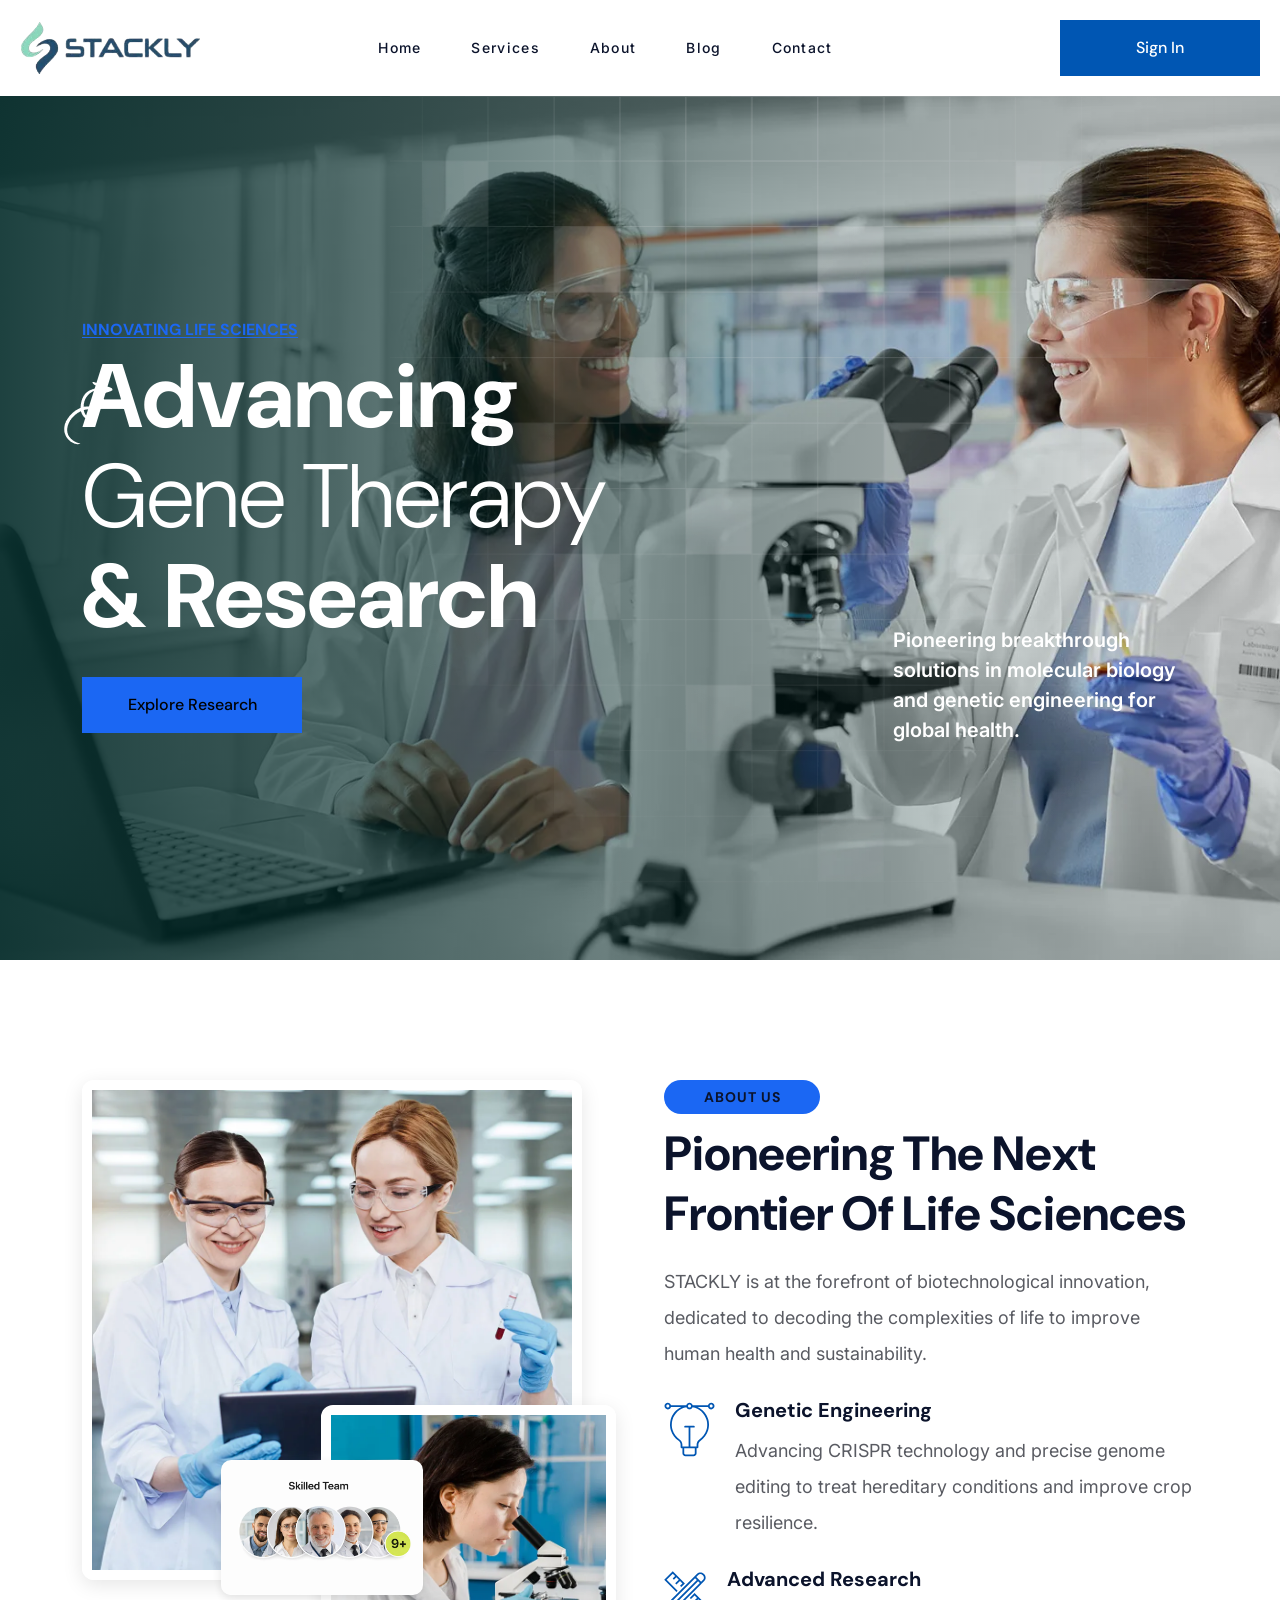
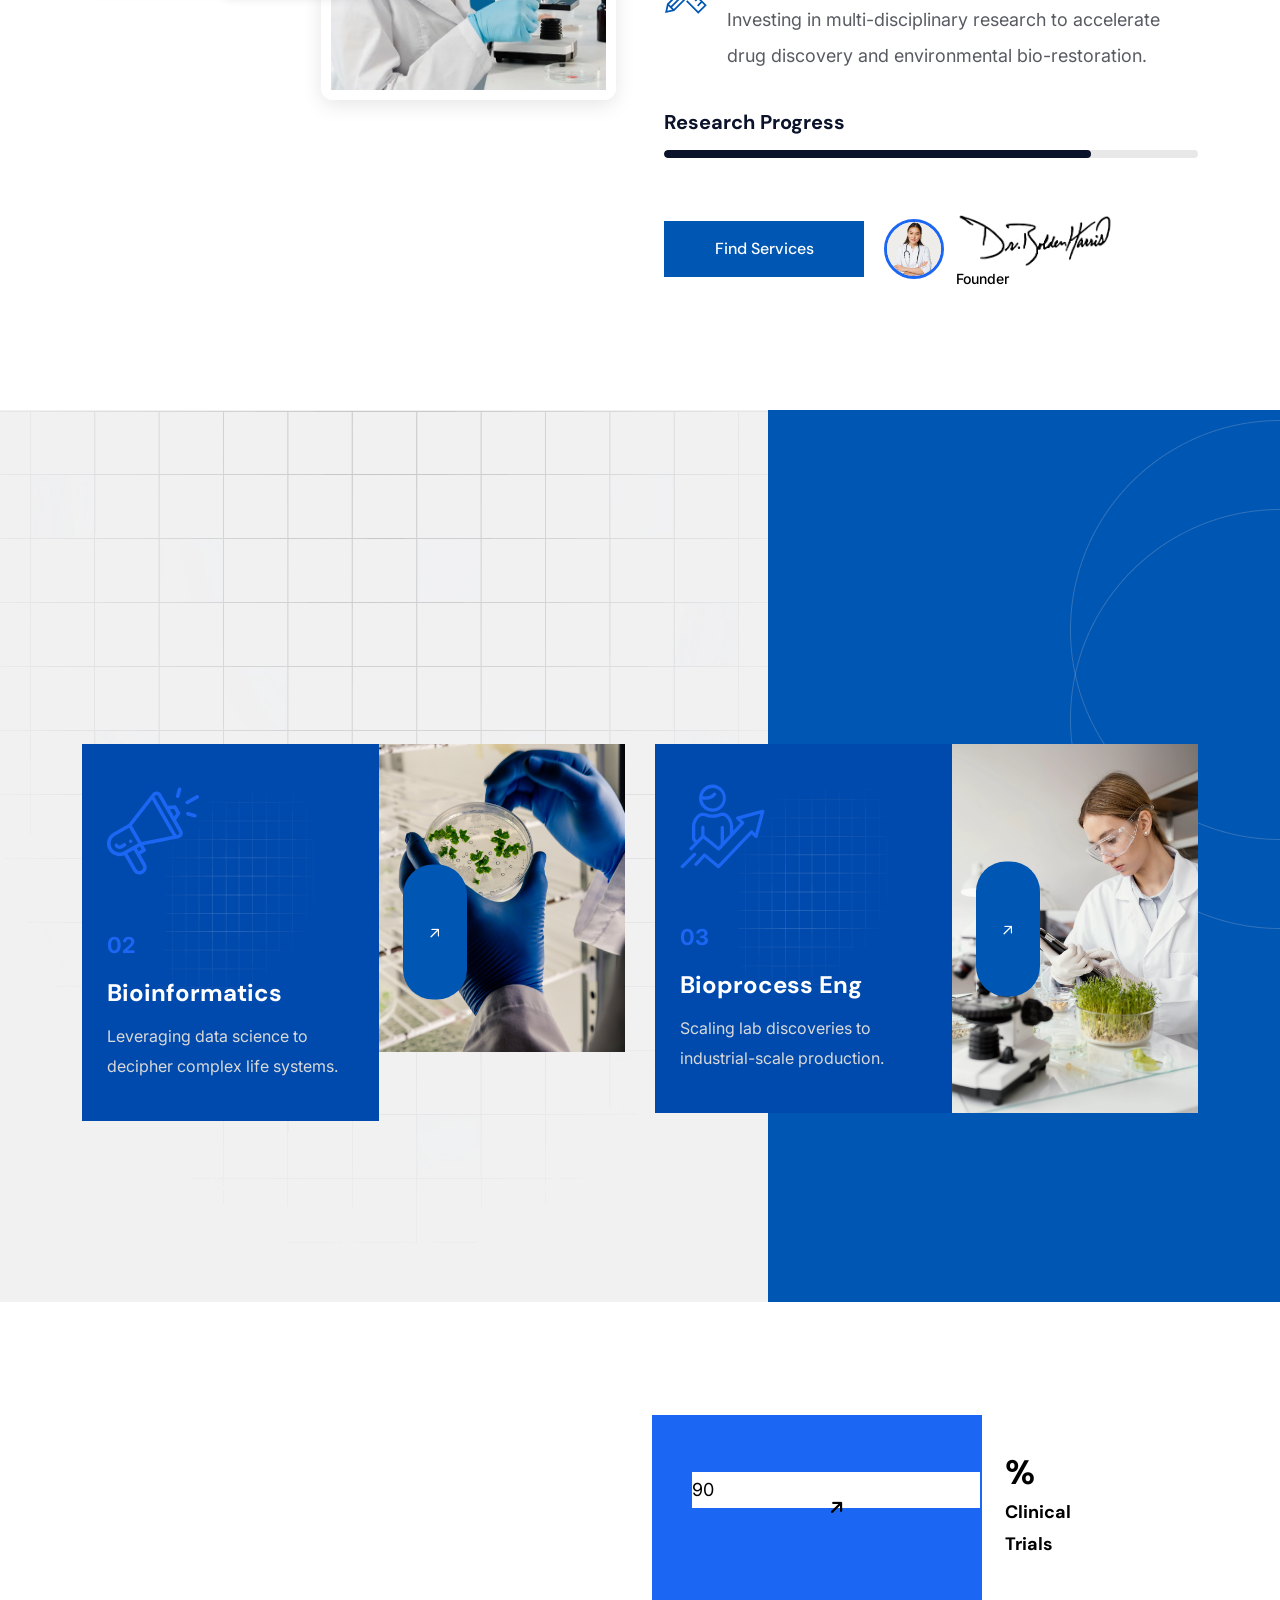
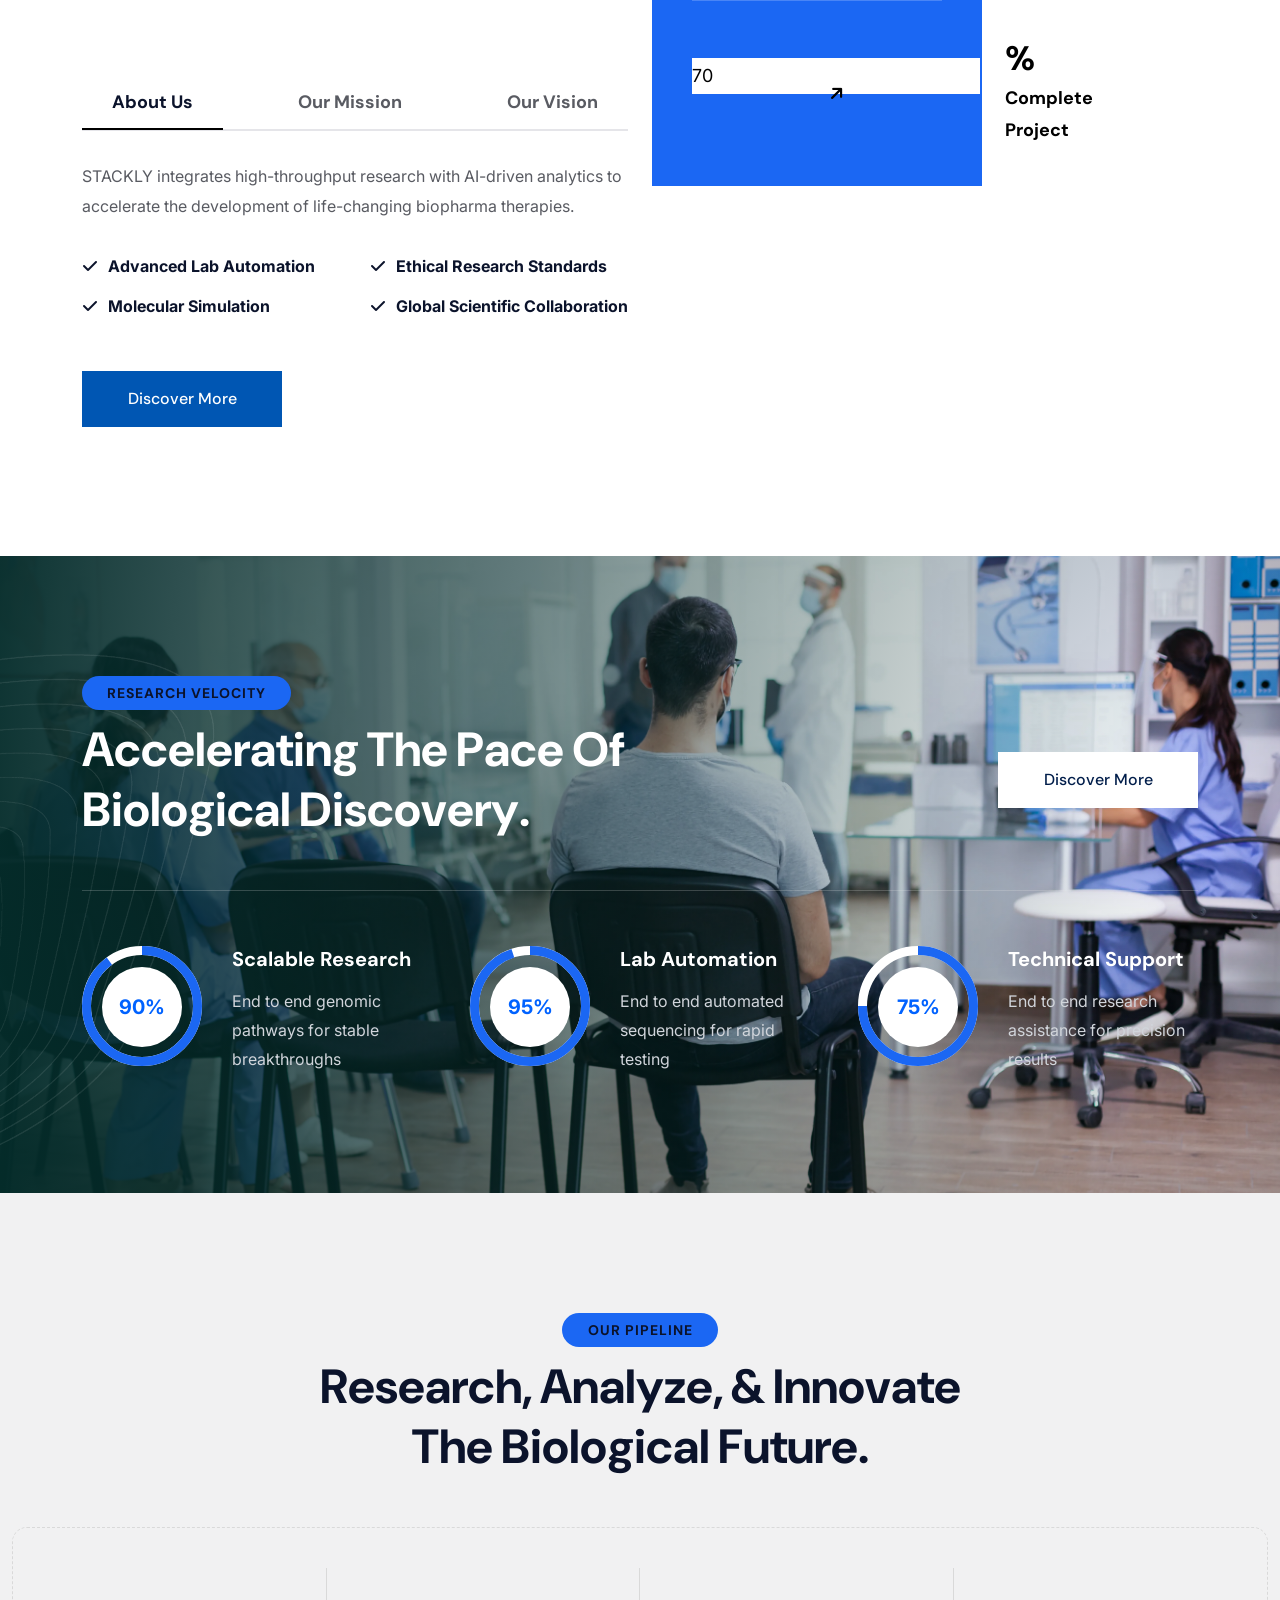
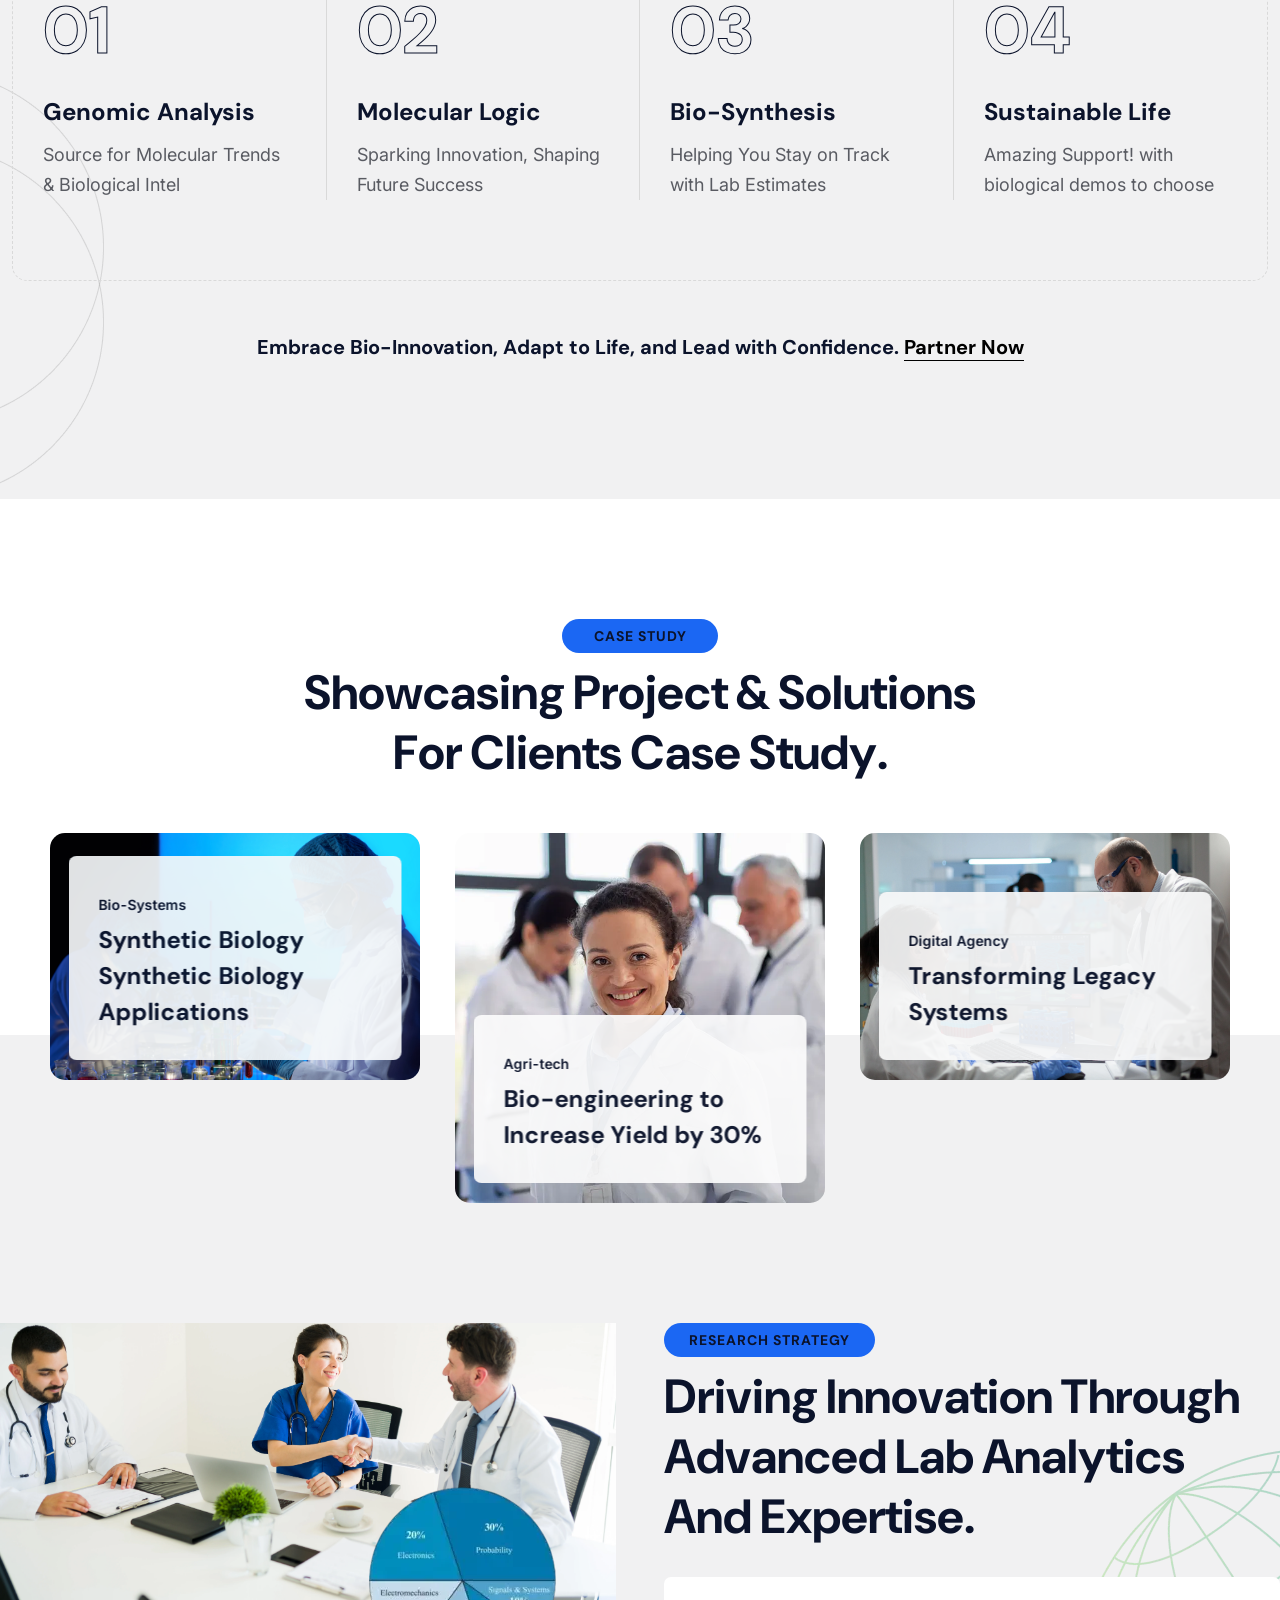
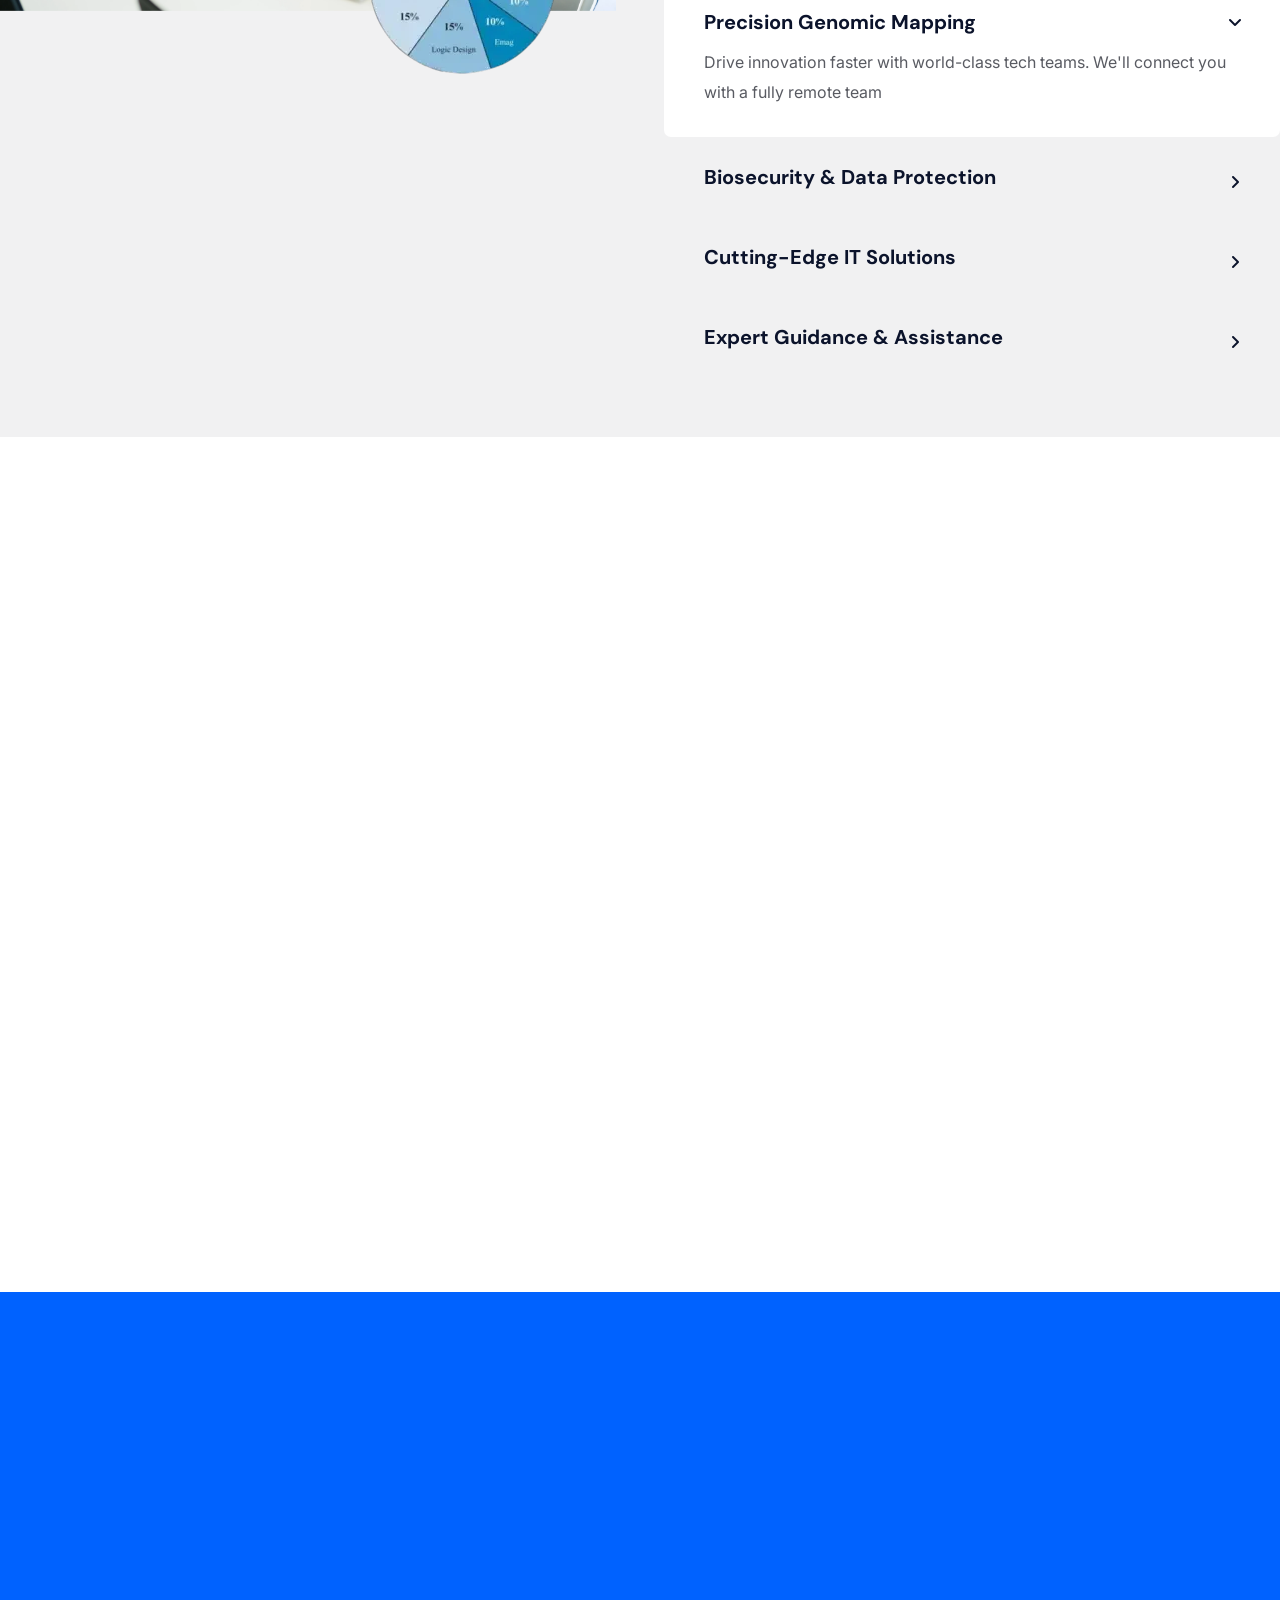
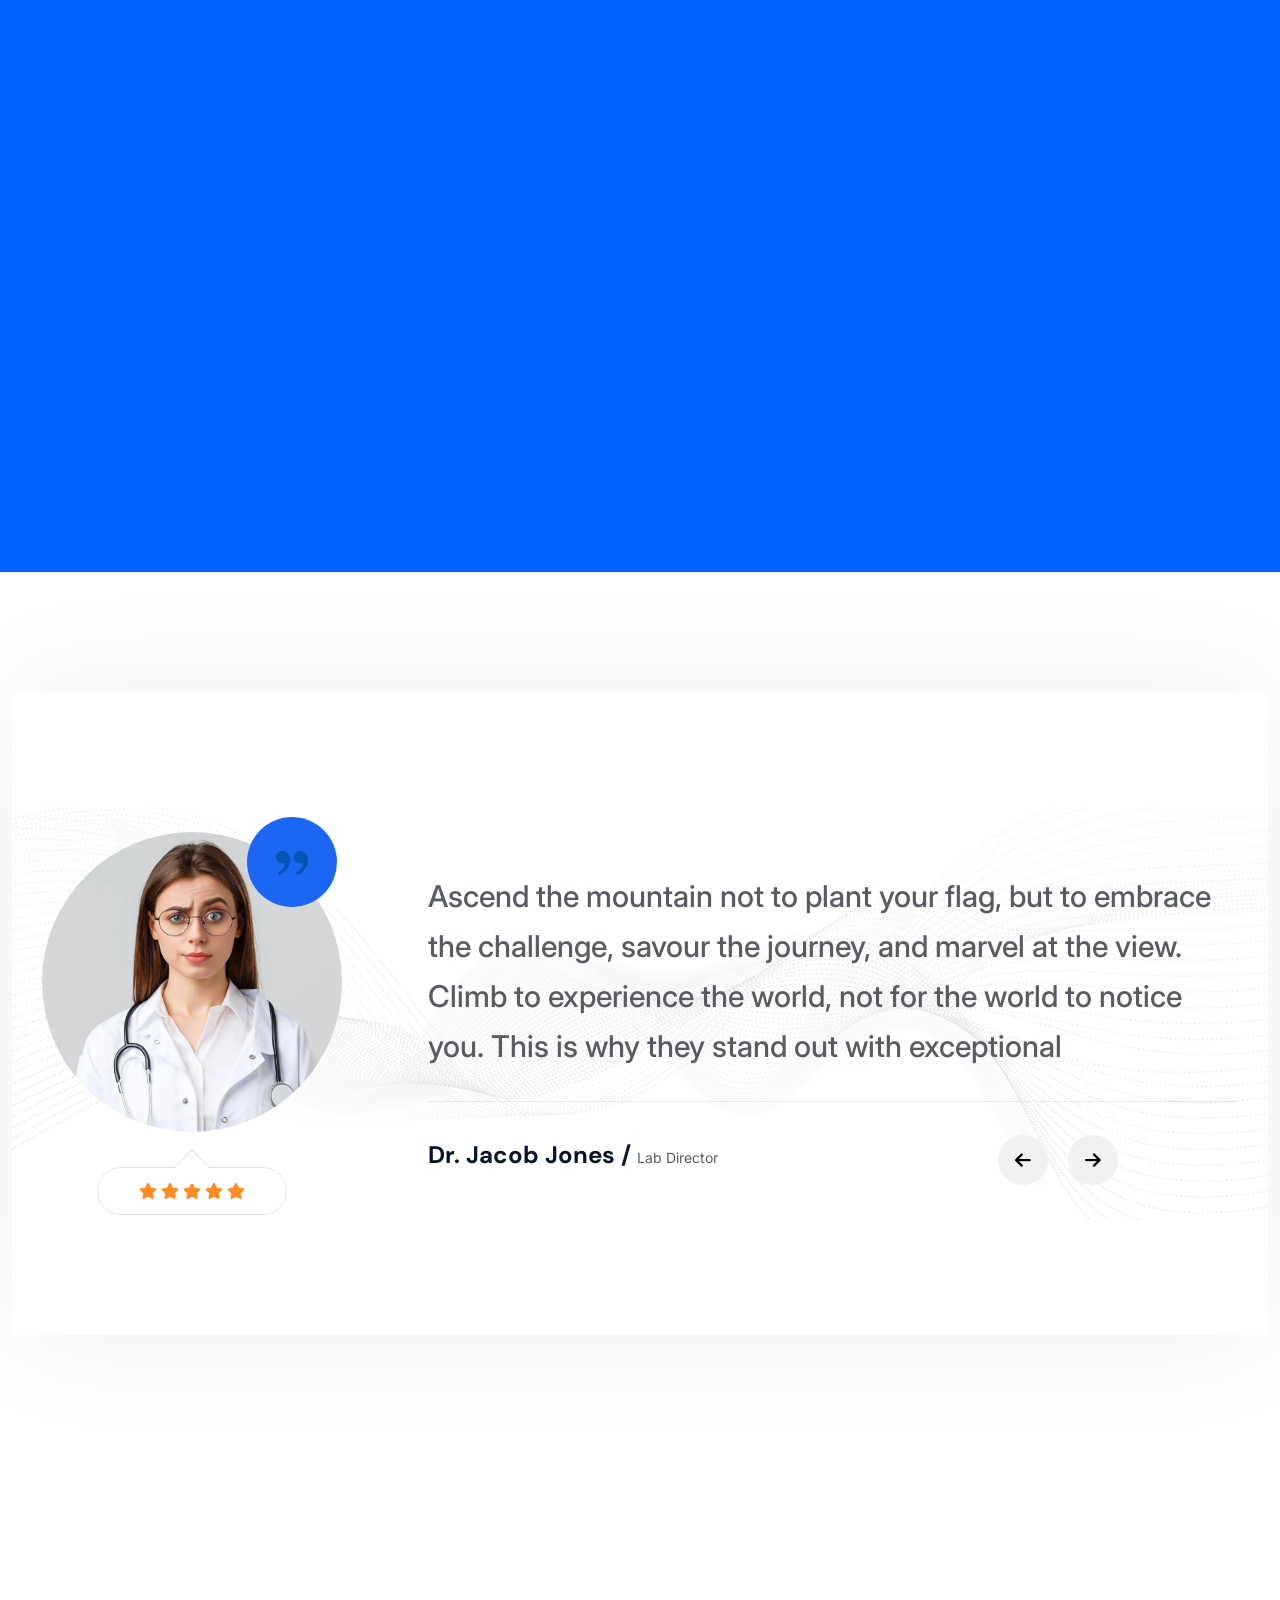
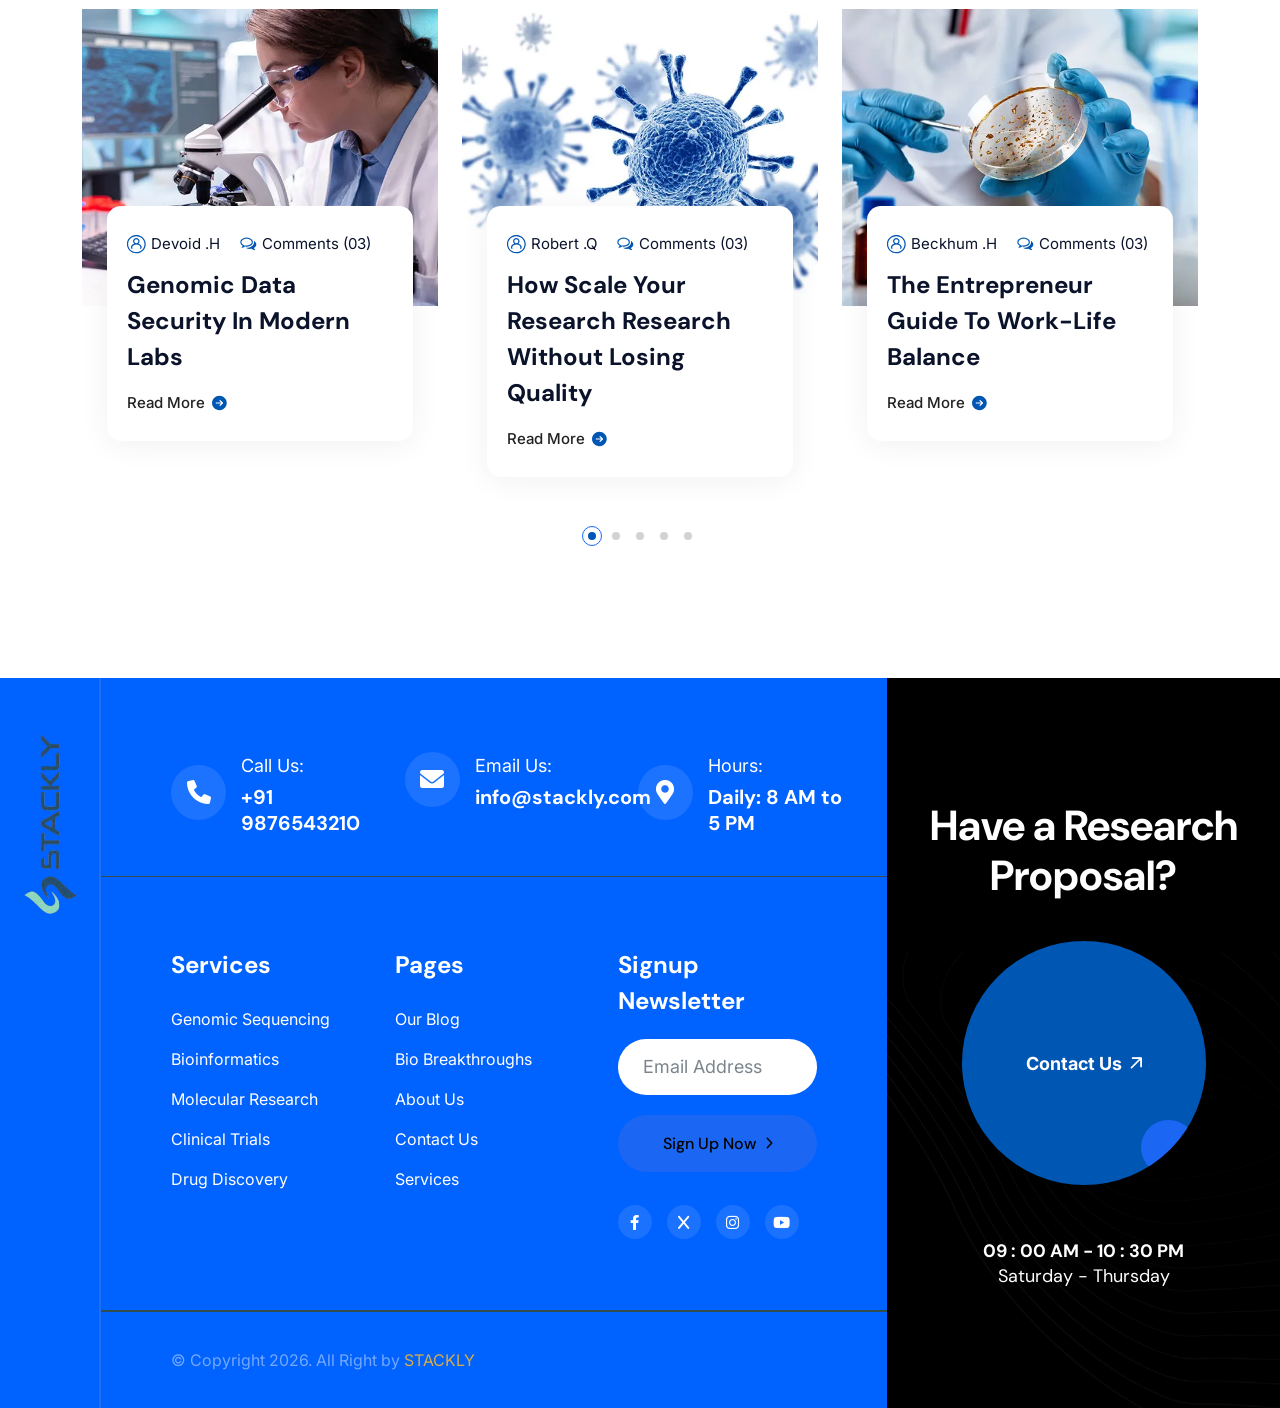
==== commit eb6f048d: "Add files via upload" ====
--- a/index.html
+++ b/index.html
@@ -25,7 +25,7 @@
         <div class="preloader">
             <div class="preloader-content">
                 <div class="preloader-logo">STACKLY</div>
-                <div class="preloader-subtext">Initializing Systems...</div>
+                <div class="preloader-subtext">Biotechnology</div>
             </div>
         </div>
 
--- a/css/flatpickr.min.css
+++ b/css/flatpickr.min.css
@@ -0,0 +1,843 @@
+.flatpickr-calendar {
+    background: transparent;
+    opacity: 0;
+    display: none;
+    text-align: center;
+    visibility: hidden;
+    padding: 0;
+    -webkit-animation: none;
+    animation: none;
+    direction: ltr;
+    border: 0;
+    font-size: 14px;
+    line-height: 24px;
+    border-radius: 5px;
+    position: absolute;
+    width: 307.875px;
+    -webkit-box-sizing: border-box;
+    box-sizing: border-box;
+    -ms-touch-action: manipulation;
+    touch-action: manipulation;
+    background: #fff;
+    -webkit-box-shadow: 1px 0 0 #e6e6e6, -1px 0 0 #e6e6e6, 0 1px 0 #e6e6e6, 0 -1px 0 #e6e6e6, 0 3px 13px rgba(0, 0, 0, 0.08);
+    box-shadow: 1px 0 0 #e6e6e6, -1px 0 0 #e6e6e6, 0 1px 0 #e6e6e6, 0 -1px 0 #e6e6e6, 0 3px 13px rgba(0, 0, 0, 0.08);
+}
+
+.flatpickr-calendar.open,
+.flatpickr-calendar.inline {
+    opacity: 1;
+    max-height: 640px;
+    visibility: visible
+}
+
+.flatpickr-calendar.open {
+    display: inline-block;
+    z-index: 99999
+}
+
+.flatpickr-calendar.animate.open {
+    -webkit-animation: fpFadeInDown 300ms cubic-bezier(.23, 1, .32, 1);
+    animation: fpFadeInDown 300ms cubic-bezier(.23, 1, .32, 1)
+}
+
+.flatpickr-calendar.inline {
+    display: block;
+    position: relative;
+    top: 2px
+}
+
+.flatpickr-calendar.static {
+    position: absolute;
+    top: calc(100% + 2px);
+}
+
+.flatpickr-calendar.static.open {
+    z-index: 999;
+    display: block
+}
+
+.flatpickr-calendar.multiMonth .flatpickr-days .dayContainer:nth-child(n+1) .flatpickr-day.inRange:nth-child(7n+7) {
+    -webkit-box-shadow: none !important;
+    box-shadow: none !important
+}
+
+.flatpickr-calendar.multiMonth .flatpickr-days .dayContainer:nth-child(n+2) .flatpickr-day.inRange:nth-child(7n+1) {
+    -webkit-box-shadow: -2px 0 0 #e6e6e6, 5px 0 0 #e6e6e6;
+    box-shadow: -2px 0 0 #e6e6e6, 5px 0 0 #e6e6e6
+}
+
+.flatpickr-calendar .hasWeeks .dayContainer,
+.flatpickr-calendar .hasTime .dayContainer {
+    border-bottom: 0;
+    border-bottom-right-radius: 0;
+    border-bottom-left-radius: 0
+}
+
+.flatpickr-calendar .hasWeeks .dayContainer {
+    border-left: 0
+}
+
+.flatpickr-calendar.showTimeInput.hasTime .flatpickr-time {
+    height: 40px;
+    border-top: 1px solid #e6e6e6
+}
+
+.flatpickr-calendar.noCalendar.hasTime .flatpickr-time {
+    height: auto
+}
+
+.flatpickr-calendar:before,
+.flatpickr-calendar:after {
+    position: absolute;
+    display: block;
+    pointer-events: none;
+    border: solid transparent;
+    content: '';
+    height: 0;
+    width: 0;
+    left: 22px
+}
+
+.flatpickr-calendar.rightMost:before,
+.flatpickr-calendar.rightMost:after {
+    left: auto;
+    right: 22px
+}
+
+.flatpickr-calendar:before {
+    border-width: 5px;
+    margin: 0 -5px
+}
+
+.flatpickr-calendar:after {
+    border-width: 4px;
+    margin: 0 -4px
+}
+
+.flatpickr-calendar.arrowTop:before,
+.flatpickr-calendar.arrowTop:after {
+    bottom: 100%
+}
+
+.flatpickr-calendar.arrowTop:before {
+    border-bottom-color: #e6e6e6
+}
+
+.flatpickr-calendar.arrowTop:after {
+    border-bottom-color: #fff
+}
+
+.flatpickr-calendar.arrowBottom:before,
+.flatpickr-calendar.arrowBottom:after {
+    top: 100%
+}
+
+.flatpickr-calendar.arrowBottom:before {
+    border-top-color: #e6e6e6
+}
+
+.flatpickr-calendar.arrowBottom:after {
+    border-top-color: #fff
+}
+
+.flatpickr-calendar:focus {
+    outline: 0
+}
+
+.flatpickr-wrapper {
+    position: relative;
+    display: inline-block
+}
+
+.flatpickr-months {
+    display: -webkit-box;
+    display: -webkit-flex;
+    display: -ms-flexbox;
+    display: flex;
+}
+
+.flatpickr-months .flatpickr-month {
+    background: transparent;
+    color: rgba(0, 0, 0, 0.9);
+    fill: rgba(0, 0, 0, 0.9);
+    height: 40px;
+    line-height: 1;
+    text-align: center;
+    position: relative;
+    -webkit-user-select: none;
+    -moz-user-select: none;
+    -ms-user-select: none;
+    user-select: none;
+    overflow: hidden;
+    -webkit-box-flex: 1;
+    -webkit-flex: 1;
+    -ms-flex: 1;
+    flex: 1
+}
+
+.flatpickr-months .flatpickr-prev-month,
+.flatpickr-months .flatpickr-next-month {
+    text-decoration: none;
+    cursor: pointer;
+    position: absolute;
+    top: 0;
+    line-height: 16px;
+    height: 28px;
+    padding: 10px;
+    z-index: 3;
+    color: rgba(0, 0, 0, 0.9);
+    fill: rgba(0, 0, 0, 0.9);
+}
+
+.flatpickr-months .flatpickr-prev-month.disabled,
+.flatpickr-months .flatpickr-next-month.disabled {
+    display: none
+}
+
+.flatpickr-months .flatpickr-prev-month i,
+.flatpickr-months .flatpickr-next-month i {
+    position: relative
+}
+
+.flatpickr-months .flatpickr-prev-month.flatpickr-prev-month,
+.flatpickr-months .flatpickr-next-month.flatpickr-prev-month {
+    /*
+      /*rtl:begin:ignore*/
+    left: 0;
+    /*
+      /*rtl:end:ignore*/
+}
+
+/*
+      /*rtl:begin:ignore*/
+
+/*
+      /*rtl:end:ignore*/
+
+.flatpickr-months .flatpickr-prev-month.flatpickr-next-month,
+.flatpickr-months .flatpickr-next-month.flatpickr-next-month {
+    /*
+      /*rtl:begin:ignore*/
+    right: 0;
+    /*
+      /*rtl:end:ignore*/
+}
+
+/*
+      /*rtl:begin:ignore*/
+
+/*
+      /*rtl:end:ignore*/
+
+.flatpickr-months .flatpickr-prev-month:hover,
+.flatpickr-months .flatpickr-next-month:hover {
+    color: #959ea9;
+}
+
+.flatpickr-months .flatpickr-prev-month:hover svg,
+.flatpickr-months .flatpickr-next-month:hover svg {
+    fill: #f64747
+}
+
+.flatpickr-months .flatpickr-prev-month svg,
+.flatpickr-months .flatpickr-next-month svg {
+    width: 14px;
+    height: 14px;
+}
+
+.flatpickr-months .flatpickr-prev-month svg path,
+.flatpickr-months .flatpickr-next-month svg path {
+    -webkit-transition: fill .1s;
+    transition: fill .1s;
+    fill: inherit
+}
+
+.numInputWrapper {
+    position: relative;
+    height: auto;
+}
+
+.numInputWrapper input,
+.numInputWrapper span {
+    display: inline-block
+}
+
+.numInputWrapper input {
+    width: 100%;
+}
+
+.numInputWrapper input::-ms-clear {
+    display: none
+}
+
+.numInputWrapper span {
+    position: absolute;
+    right: 0;
+    width: 14px;
+    padding: 0 4px 0 2px;
+    height: 50%;
+    line-height: 50%;
+    opacity: 0;
+    cursor: pointer;
+    border: 1px solid rgba(57, 57, 57, 0.15);
+    -webkit-box-sizing: border-box;
+    box-sizing: border-box;
+}
+
+.numInputWrapper span:hover {
+    background: rgba(0, 0, 0, 0.1)
+}
+
+.numInputWrapper span:active {
+    background: rgba(0, 0, 0, 0.2)
+}
+
+.numInputWrapper span:after {
+    display: block;
+    content: "";
+    position: absolute
+}
+
+.numInputWrapper span.arrowUp {
+    top: 0;
+    border-bottom: 0;
+}
+
+.numInputWrapper span.arrowUp:after {
+    border-left: 4px solid transparent;
+    border-right: 4px solid transparent;
+    border-bottom: 4px solid rgba(57, 57, 57, 0.6);
+    top: 26%
+}
+
+.numInputWrapper span.arrowDown {
+    top: 38%;
+}
+
+.numInputWrapper span.arrowDown:after {
+    border-left: 4px solid transparent;
+    border-right: 4px solid transparent;
+    border-top: 4px solid rgba(57, 57, 57, 0.6);
+    top: 40%
+}
+
+.numInputWrapper span svg {
+    width: inherit;
+    height: auto;
+}
+
+.numInputWrapper span svg path {
+    fill: rgba(0, 0, 0, 0.5)
+}
+
+.numInputWrapper:hover {
+    background: rgba(0, 0, 0, 0.05);
+}
+
+.numInputWrapper:hover span {
+    opacity: 1
+}
+
+.flatpickr-current-month {
+    font-size: 135%;
+    line-height: inherit;
+    font-weight: 300;
+    color: inherit;
+    position: absolute;
+    width: 75%;
+    left: 12.5%;
+    padding: 6.16px 0 0 0;
+    line-height: 1;
+    height: 28px;
+    display: inline-block;
+    text-align: center;
+    -webkit-transform: translate3d(0, 0, 0);
+    transform: translate3d(0, 0, 0);
+}
+
+.flatpickr-current-month span.cur-month {
+    font-family: inherit;
+    font-weight: 700;
+    color: inherit;
+    display: inline-block;
+    margin-left: .5ch;
+    padding: 0;
+}
+
+.flatpickr-current-month span.cur-month:hover {
+    background: rgba(0, 0, 0, 0.05)
+}
+
+.flatpickr-current-month .numInputWrapper {
+    width: 6ch;
+    width: 7ch\0;
+    display: inline-block;
+}
+
+.flatpickr-current-month .numInputWrapper span.arrowUp:after {
+    border-bottom-color: rgba(0, 0, 0, 0.9)
+}
+
+.flatpickr-current-month .numInputWrapper span.arrowDown:after {
+    border-top-color: rgba(0, 0, 0, 0.9)
+}
+
+.flatpickr-current-month input.cur-year {
+    background: transparent;
+    -webkit-box-sizing: border-box;
+    box-sizing: border-box;
+    color: inherit;
+    cursor: text;
+    padding: 0 0 0 .5ch;
+    margin: 0;
+    display: inline-block;
+    font-size: inherit;
+    font-family: inherit;
+    font-weight: 300;
+    line-height: inherit;
+    height: auto;
+    border: 0;
+    border-radius: 0;
+    vertical-align: initial;
+}
+
+.flatpickr-current-month input.cur-year:focus {
+    outline: 0
+}
+
+.flatpickr-current-month input.cur-year[disabled],
+.flatpickr-current-month input.cur-year[disabled]:hover {
+    font-size: 100%;
+    color: rgba(0, 0, 0, 0.5);
+    background: transparent;
+    pointer-events: none
+}
+
+.flatpickr-weekdays {
+    background: transparent;
+    text-align: center;
+    overflow: hidden;
+    width: 100%;
+    display: -webkit-box;
+    display: -webkit-flex;
+    display: -ms-flexbox;
+    display: flex;
+    -webkit-box-align: center;
+    -webkit-align-items: center;
+    -ms-flex-align: center;
+    align-items: center;
+    height: 28px;
+}
+
+.flatpickr-weekdays .flatpickr-weekdaycontainer {
+    display: -webkit-box;
+    display: -webkit-flex;
+    display: -ms-flexbox;
+    display: flex;
+    -webkit-box-flex: 1;
+    -webkit-flex: 1;
+    -ms-flex: 1;
+    flex: 1
+}
+
+span.flatpickr-weekday {
+    cursor: default;
+    font-size: 90%;
+    background: transparent;
+    color: rgba(0, 0, 0, 0.54);
+    line-height: 1;
+    margin: 0;
+    text-align: center;
+    display: block;
+    -webkit-box-flex: 1;
+    -webkit-flex: 1;
+    -ms-flex: 1;
+    flex: 1;
+    font-weight: bolder
+}
+
+.dayContainer,
+.flatpickr-weeks {
+    padding: 1px 0 0 0
+}
+
+.flatpickr-days {
+    position: relative;
+    overflow: hidden;
+    display: -webkit-box;
+    display: -webkit-flex;
+    display: -ms-flexbox;
+    display: flex;
+    -webkit-box-align: start;
+    -webkit-align-items: flex-start;
+    -ms-flex-align: start;
+    align-items: flex-start;
+    width: 307.875px;
+}
+
+.flatpickr-days:focus {
+    outline: 0
+}
+
+.dayContainer {
+    padding: 0;
+    outline: 0;
+    text-align: left;
+    width: 307.875px;
+    min-width: 307.875px;
+    max-width: 307.875px;
+    -webkit-box-sizing: border-box;
+    box-sizing: border-box;
+    display: inline-block;
+    display: -ms-flexbox;
+    display: -webkit-box;
+    display: -webkit-flex;
+    display: flex;
+    -webkit-flex-wrap: wrap;
+    flex-wrap: wrap;
+    -ms-flex-wrap: wrap;
+    -ms-flex-pack: justify;
+    -webkit-justify-content: space-around;
+    justify-content: space-around;
+    -webkit-transform: translate3d(0, 0, 0);
+    transform: translate3d(0, 0, 0);
+    opacity: 1;
+}
+
+.dayContainer+.dayContainer {
+    -webkit-box-shadow: -1px 0 0 #e6e6e6;
+    box-shadow: -1px 0 0 #e6e6e6
+}
+
+.flatpickr-day {
+    background: none;
+    border: 1px solid transparent;
+    border-radius: 150px;
+    -webkit-box-sizing: border-box;
+    box-sizing: border-box;
+    color: #393939;
+    cursor: pointer;
+    font-weight: 400;
+    width: 14.2857143%;
+    -webkit-flex-basis: 14.2857143%;
+    -ms-flex-preferred-size: 14.2857143%;
+    flex-basis: 14.2857143%;
+    max-width: 39px;
+    height: 39px;
+    line-height: 39px;
+    margin: 0;
+    display: inline-block;
+    position: relative;
+    -webkit-box-pack: center;
+    -webkit-justify-content: center;
+    -ms-flex-pack: center;
+    justify-content: center;
+    text-align: center;
+}
+
+.flatpickr-day.inRange,
+.flatpickr-day.prevMonthDay.inRange,
+.flatpickr-day.nextMonthDay.inRange,
+.flatpickr-day.today.inRange,
+.flatpickr-day.prevMonthDay.today.inRange,
+.flatpickr-day.nextMonthDay.today.inRange,
+.flatpickr-day:hover,
+.flatpickr-day.prevMonthDay:hover,
+.flatpickr-day.nextMonthDay:hover,
+.flatpickr-day:focus,
+.flatpickr-day.prevMonthDay:focus,
+.flatpickr-day.nextMonthDay:focus {
+    cursor: pointer;
+    outline: 0;
+    background: #e6e6e6;
+    border-color: #e6e6e6
+}
+
+.flatpickr-day.today {
+    border-color: #959ea9;
+}
+
+.flatpickr-day.today:hover,
+.flatpickr-day.today:focus {
+    border-color: #959ea9;
+    background: #959ea9;
+    color: #fff
+}
+
+.flatpickr-day.selected,
+.flatpickr-day.startRange,
+.flatpickr-day.endRange,
+.flatpickr-day.selected.inRange,
+.flatpickr-day.startRange.inRange,
+.flatpickr-day.endRange.inRange,
+.flatpickr-day.selected:focus,
+.flatpickr-day.startRange:focus,
+.flatpickr-day.endRange:focus,
+.flatpickr-day.selected:hover,
+.flatpickr-day.startRange:hover,
+.flatpickr-day.endRange:hover,
+.flatpickr-day.selected.prevMonthDay,
+.flatpickr-day.startRange.prevMonthDay,
+.flatpickr-day.endRange.prevMonthDay,
+.flatpickr-day.selected.nextMonthDay,
+.flatpickr-day.startRange.nextMonthDay,
+.flatpickr-day.endRange.nextMonthDay {
+    background: #569ff7;
+    -webkit-box-shadow: none;
+    box-shadow: none;
+    color: #fff;
+    border-color: #569ff7
+}
+
+.flatpickr-day.selected.startRange,
+.flatpickr-day.startRange.startRange,
+.flatpickr-day.endRange.startRange {
+    border-radius: 50px 0 0 50px
+}
+
+.flatpickr-day.selected.endRange,
+.flatpickr-day.startRange.endRange,
+.flatpickr-day.endRange.endRange {
+    border-radius: 0 50px 50px 0
+}
+
+.flatpickr-day.selected.startRange+.endRange:not(:nth-child(7n+1)),
+.flatpickr-day.startRange.startRange+.endRange:not(:nth-child(7n+1)),
+.flatpickr-day.endRange.startRange+.endRange:not(:nth-child(7n+1)) {
+    -webkit-box-shadow: -10px 0 0 #569ff7;
+    box-shadow: -10px 0 0 #569ff7
+}
+
+.flatpickr-day.selected.startRange.endRange,
+.flatpickr-day.startRange.startRange.endRange,
+.flatpickr-day.endRange.startRange.endRange {
+    border-radius: 50px
+}
+
+.flatpickr-day.inRange {
+    border-radius: 0;
+    -webkit-box-shadow: -5px 0 0 #e6e6e6, 5px 0 0 #e6e6e6;
+    box-shadow: -5px 0 0 #e6e6e6, 5px 0 0 #e6e6e6
+}
+
+.flatpickr-day.disabled,
+.flatpickr-day.disabled:hover,
+.flatpickr-day.prevMonthDay,
+.flatpickr-day.nextMonthDay,
+.flatpickr-day.notAllowed,
+.flatpickr-day.notAllowed.prevMonthDay,
+.flatpickr-day.notAllowed.nextMonthDay {
+    color: rgba(57, 57, 57, 0.3);
+    background: transparent;
+    border-color: transparent;
+    cursor: default
+}
+
+.flatpickr-day.disabled,
+.flatpickr-day.disabled:hover {
+    cursor: not-allowed;
+    color: rgba(57, 57, 57, 0.1)
+}
+
+.flatpickr-day.week.selected {
+    border-radius: 0;
+    -webkit-box-shadow: -5px 0 0 #569ff7, 5px 0 0 #569ff7;
+    box-shadow: -5px 0 0 #569ff7, 5px 0 0 #569ff7
+}
+
+.flatpickr-day.hidden {
+    visibility: hidden
+}
+
+.rangeMode .flatpickr-day {
+    margin-top: 1px
+}
+
+.flatpickr-weekwrapper {
+    display: inline-block;
+    float: left;
+}
+
+.flatpickr-weekwrapper .flatpickr-weeks {
+    padding: 0 12px;
+    -webkit-box-shadow: 1px 0 0 #e6e6e6;
+    box-shadow: 1px 0 0 #e6e6e6
+}
+
+.flatpickr-weekwrapper .flatpickr-weekday {
+    float: none;
+    width: 100%;
+    line-height: 28px
+}
+
+.flatpickr-weekwrapper span.flatpickr-day,
+.flatpickr-weekwrapper span.flatpickr-day:hover {
+    display: block;
+    width: 100%;
+    max-width: none;
+    color: rgba(57, 57, 57, 0.3);
+    background: transparent;
+    cursor: default;
+    border: none
+}
+
+.flatpickr-innerContainer {
+    display: block;
+    display: -webkit-box;
+    display: -webkit-flex;
+    display: -ms-flexbox;
+    display: flex;
+    -webkit-box-sizing: border-box;
+    box-sizing: border-box;
+    overflow: hidden;
+}
+
+.flatpickr-rContainer {
+    display: inline-block;
+    padding: 0;
+    -webkit-box-sizing: border-box;
+    box-sizing: border-box
+}
+
+.flatpickr-time {
+    text-align: center;
+    outline: 0;
+    display: block;
+    height: 0;
+    line-height: 40px;
+    max-height: 40px;
+    -webkit-box-sizing: border-box;
+    box-sizing: border-box;
+    overflow: hidden;
+    display: -webkit-box;
+    display: -webkit-flex;
+    display: -ms-flexbox;
+    display: flex;
+}
+
+.flatpickr-time:after {
+    content: "";
+    display: table;
+    clear: both
+}
+
+.flatpickr-time .numInputWrapper {
+    -webkit-box-flex: 1;
+    -webkit-flex: 1;
+    -ms-flex: 1;
+    flex: 1;
+    width: 40%;
+    height: 40px;
+    float: left;
+}
+
+.flatpickr-time .numInputWrapper span.arrowUp:after {
+    border-bottom-color: #393939
+}
+
+.flatpickr-time .numInputWrapper span.arrowDown:after {
+    border-top-color: #393939
+}
+
+.flatpickr-time.hasSeconds .numInputWrapper {
+    width: 26%
+}
+
+.flatpickr-time.time24hr .numInputWrapper {
+    width: 49%
+}
+
+.flatpickr-time input {
+    background: transparent;
+    -webkit-box-shadow: none;
+    box-shadow: none;
+    border: 0;
+    border-radius: 0;
+    text-align: center;
+    margin: 0;
+    padding: 0;
+    height: inherit;
+    line-height: inherit;
+    color: #393939;
+    font-size: 14px;
+    position: relative;
+    -webkit-box-sizing: border-box;
+    box-sizing: border-box;
+}
+
+.flatpickr-time input.flatpickr-hour {
+    font-weight: bold
+}
+
+.flatpickr-time input.flatpickr-minute,
+.flatpickr-time input.flatpickr-second {
+    font-weight: 400
+}
+
+.flatpickr-time input:focus {
+    outline: 0;
+    border: 0
+}
+
+.flatpickr-time .flatpickr-time-separator,
+.flatpickr-time .flatpickr-am-pm {
+    height: inherit;
+    display: inline-block;
+    float: left;
+    line-height: inherit;
+    color: #393939;
+    font-weight: bold;
+    width: 2%;
+    -webkit-user-select: none;
+    -moz-user-select: none;
+    -ms-user-select: none;
+    user-select: none;
+    -webkit-align-self: center;
+    -ms-flex-item-align: center;
+    align-self: center
+}
+
+.flatpickr-time .flatpickr-am-pm {
+    outline: 0;
+    width: 18%;
+    cursor: pointer;
+    text-align: center;
+    font-weight: 400
+}
+
+.flatpickr-time input:hover,
+.flatpickr-time .flatpickr-am-pm:hover,
+.flatpickr-time input:focus,
+.flatpickr-time .flatpickr-am-pm:focus {
+    background: #f3f3f3
+}
+
+.flatpickr-input[readonly] {
+    cursor: pointer
+}
+
+@-webkit-keyframes fpFadeInDown {
+    from {
+        opacity: 0;
+        -webkit-transform: translate3d(0, -20px, 0);
+        transform: translate3d(0, -20px, 0)
+    }
+    to {
+        opacity: 1;
+        -webkit-transform: translate3d(0, 0, 0);
+        transform: translate3d(0, 0, 0)
+    }
+}
+
+@keyframes fpFadeInDown {
+    from {
+        opacity: 0;
+        -webkit-transform: translate3d(0, -20px, 0);
+        transform: translate3d(0, -20px, 0)
+    }
+    to {
+        opacity: 1;
+        -webkit-transform: translate3d(0, 0, 0);
+        transform: translate3d(0, 0, 0)
+    }
+}
--- a/css/style.css
+++ b/css/style.css
@@ -0,0 +1,26571 @@
+/* Consultez | Business Consulting HTML Template
+
+Template Name: Consultez
+Version: 1.0.0
+License: copyright commercial
+
+/************ TABLE OF CONTENTS ***************
+1. Fonts
+2. Reset
+3. Global Settings
+4. Main Header / TwO
+5. Sticky Header
+6. Mobile Menu
+7. Section Title
+8. Main Slider
+9. Banner Section
+10. Project Section
+11. Features Section / TwO / Three / Four / Five
+12. About Section / Two
+13. Services Section / Two
+14. Call To Action / Two
+15. FAQ's Sectiom
+16. Marquee Section
+17. Fun Fact Section
+18. Testimonial Section / Two
+19. team Section
+20, Contact Section / Two
+21. Why Choose Us / Two
+22. News Section / Two
+23. Video Section
+24. Map Section
+25. Clients Section
+26. Main Footer
+**********************************************/
+
+@import url("https://fonts.googleapis.com/css2?family=DM+Sans:ital,opsz,wght@0,9..40,100..1000;1,9..40,100..1000&family=Inter:ital,opsz,wght@0,14..32,100..900;1,14..32,100..900&display=swap");
+@import url("animate.css");
+@import url("swiper.min.css");
+@import url("jquery.fancybox.min.css");
+@import url("nice-select.css");
+@import url("linear.css");
+@import url("fontawesome-free.css");
+@import url("fontawesome.css");
+@import url("flaticon-business.css");
+@import url("tm-bs-mp.css");
+@import url("tm-utility-classes.css");
+:root {
+    --theme-color-light: #ffffff;
+    --theme-color-white: #ffffff;
+    --theme-color-white-rgb: 255, 255, 255;
+    --theme-color-dark: #0b132b;
+    --theme-color-gray: #f1f1f2;
+    --theme-color-gray2: #f8f5f2;
+    --theme-color-light-green: #F0F7F3;
+    --theme-color-black: #000000;
+    --theme-color-black-rgb: 0, 0, 0;
+    --theme-color-silver: #C4C4C4;
+    --theme-color1: #1b67f3;
+    --theme-color1-rgb: 27, 103, 243;
+    --theme-color2: #0056b3;
+    --theme-color2-rgb: 0, 86, 179;
+    --theme-color3: #004aad;
+    --theme-color3-rgb: 0, 74, 173;
+    --theme-color4: #0062FF;
+    --theme-color4-rgb: 0, 98, 255;
+    --theme-color5: #001D4A;
+    --theme-color5-rgb: 0, 29, 74;
+    --theme-color6: #E34B1B;
+    --theme-color6-rgb: 227, 75, 27;
+    --theme-color7: #004085;
+    --theme-color7-rgb: 0, 64, 133;
+    --theme-color8: #B4E717;
+    --theme-color9: #EDC701;
+    --theme-color10: #0b132b;
+    --theme-color11: #595B62;
+    --bg-theme-color1: var(--theme-color1);
+    --bg-theme-color2: var(--theme-color2);
+    --text-color-bg-theme-color1: var(--theme-color-dark);
+    --text-color-bg-theme-color2: var(--theme-color-white);
+    --text-color-bg-theme-color6: var(--theme-color-white);
+    --text-color: #595b62;
+    --text-color2: #636776;
+    --text-color3: #6B7280;
+    --headings-color: #0b132b;
+    --paragraph-light: var(--theme-color-silver);
+    --review-color: #ffc737;
+    --border-light: rgb(255 255 255 / 10%);
+    --link-color: var(--headings-color);
+    --link-hover-color: var(--headings-color);
+    --title-font: "DM Sans", sans-serif;
+    --text-font: "Inter", sans-serif;
+    --body-font-size: 18px;
+    --body-line-height: 36px;
+    --body-font-weight: 400;
+    --h1-font-size: 90px;
+    --h2-font-size: 48px;
+    --h3-font-size: 32px;
+    --h4-font-size: 24px;
+    --h5-font-size: 18px;
+    --h6-font-size: 14px;
+    --line-height-heading-h1: 100px;
+    --line-height-heading-h2: 60px;
+    --line-height-heading-h3: 36px;
+    --line-height-heading-h4: 36px;
+    --line-height-heading-h5: 32px;
+    --line-height-heading-h6: 28px;
+    --h1-font-weight: 700;
+    --h2-font-weight: 700;
+    --h3-font-weight: 700;
+    --h4-font-weight: 700;
+    --h5-font-weight: 700;
+    --h6-font-weight: 700;
+    --container-width: 1344px;
+    --small-container-width: 1000px;
+    --large-container-width: 1760px;
+}
+
+/*
+ * typography.scss
+ * -----------------------------------------------
+*/
+
+::-moz-selection {
+    background: var(--theme-color-dark);
+    color: #fff;
+    text-shadow: none;
+}
+
+::selection {
+    background: var(--theme-color-dark);
+    color: #fff;
+    text-shadow: none;
+}
+
+:active,
+:focus {
+    outline: none !important;
+}
+
+::-webkit-input-placeholder {
+    color: #7c858c;
+}
+
+::-moz-input-placeholder {
+    color: #7c858c;
+}
+
+::-ms-input-placeholder {
+    color: #7c858c;
+}
+
+body {
+    background-color: #fff;
+    background-attachment: fixed;
+    -ms-word-wrap: break-word;
+    word-wrap: break-word;
+    counter-reset: my-sec-counter;
+    -webkit-font-smoothing: antialiased;
+    -moz-font-smoothing: antialiased;
+    color: var(--text-color);
+    font-size: var(--body-font-size);
+    font-family: var(--text-font);
+    font-weight: var(--body-font-weight);
+    line-height: var(--body-line-height);
+}
+
+p,
+.text {
+    color: var(--text-color);
+    font-size: var(--body-font-size);
+    font-family: var(--text-font);
+    font-weight: var(--body-font-weight);
+    line-height: var(--body-line-height);
+}
+
+/* -------- Headings ---------- */
+
+h1,
+h2,
+h3,
+h4,
+h5,
+h6 {
+    color: var(--headings-color);
+    font-family: var(--title-font);
+    position: relative;
+    line-height: var(--line-height-heading-);
+}
+
+h1 small,
+h1 .small,
+h2 small,
+h2 .small,
+h3 small,
+h3 .small,
+h4 small,
+h4 .small,
+h5 small,
+h5 .small,
+h6 small,
+h6 .small {
+    font-weight: normal;
+    line-height: 1;
+    color: var(--headings-color);
+}
+
+h1 a,
+h2 a,
+h3 a,
+h4 a,
+h5 a,
+h6 a {
+    color: inherit;
+    font-weight: inherit;
+}
+
+h1,
+h2,
+h3,
+h4,
+h5,
+h6 {
+    margin-bottom: 1rem;
+}
+
+h1 {
+    font-size: var(--h1-font-size);
+    font-weight: var(--h1-font-weight);
+    line-height: var(--line-height-heading-h1);
+}
+
+h2 {
+    font-size: var(--h2-font-size);
+    font-weight: var(--h2-font-weight);
+    line-height: var(--line-height-heading-h2);
+}
+
+h3 {
+    font-size: var(--h3-font-size);
+    font-weight: var(--h3-font-weight);
+    line-height: var(--line-height-heading-h3);
+}
+
+h4 {
+    font-size: var(--h4-font-size);
+    font-weight: var(--h4-font-weight);
+    line-height: var(--line-height-heading-h4);
+}
+
+h5 {
+    font-size: var(--h5-font-size);
+    font-weight: var(--h5-font-weight);
+    line-height: var(--line-height-heading-h5);
+}
+
+h6 {
+    font-size: var(--h6-font-size);
+    font-weight: var(--h6-font-weight);
+    line-height: var(--line-height-heading-h6);
+}
+
+/* -------- Body Text ---------- */
+
+table p {
+    margin-bottom: 0;
+}
+
+p {
+    margin-bottom: 20px;
+}
+
+p a:not(.button):not(.btn):hover,
+p a:not(.button):not(.btn):focus {
+    text-decoration: underline;
+}
+
+/* -------- other ---------- */
+
+a {
+    color: var(--link-color);
+    text-decoration: none;
+    font-weight: var(--body-font-weight);
+    cursor: pointer;
+    -webkit-transition: all 0.3s ease;
+    transition: all 0.3s ease;
+}
+
+a:hover,
+a:focus {
+    color: inherit;
+    text-decoration: none;
+    outline: none;
+}
+
+a b,
+a strong {
+    -webkit-transition: all 0.3s ease;
+    transition: all 0.3s ease;
+}
+
+a img {
+    border: none;
+}
+
+pre,
+ul,
+ol,
+dl,
+dd,
+blockquote,
+address,
+table,
+fieldset {
+    margin-bottom: 10px;
+}
+
+ol,
+ul {
+    list-style-position: inside;
+    margin: 0;
+    padding: 0;
+}
+
+b,
+strong {
+    color: #333;
+    font-weight: var(--body-font-weight-bold);
+}
+
+iframe {
+    border: none !important;
+}
+
+/*
+ * container.scss
+ * -----------------------------------------------
+*/
+
+.container .container {
+    width: 100%;
+}
+
+.container .container,
+.container .container-fluid,
+.container-fluid .container,
+.container-fluid .container-fluid {
+    padding-left: 0;
+    padding-right: 0;
+}
+
+section>.container,
+section>.container-fluid {
+    padding-top: var(--container-pt);
+    padding-bottom: var(--container-pt);
+}
+
+@media (min-width: 1400px) {
+    .container,
+    .container-lg,
+    .container-md,
+    .container-sm,
+    .container-xl,
+    .container-xxl {
+        max-width: var(--container-width);
+    }
+}
+
+/*=== Default Form ===*/
+
+.form-control,
+.input-text {
+    height: calc(2.25rem + 27px);
+    padding: 14px 30px;
+    outline: 0;
+    background-color: #f4f5f8;
+    border: 1px solid #f4f5f8;
+    color: #686a6f;
+    font-size: 0.9rem;
+    width: 100%;
+}
+
+.form-control::-webkit-input-placeholder,
+.input-text::-webkit-input-placeholder {
+    color: #686a6f;
+    opacity: 1;
+}
+
+.form-control::-moz-placeholder,
+.input-text::-moz-placeholder {
+    color: #686a6f;
+    opacity: 1;
+}
+
+.form-control:-ms-input-placeholder,
+.input-text:-ms-input-placeholder {
+    color: #686a6f;
+    opacity: 1;
+}
+
+.form-control::-ms-input-placeholder,
+.input-text::-ms-input-placeholder {
+    color: #686a6f;
+    opacity: 1;
+}
+
+.form-control::placeholder,
+.input-text::placeholder {
+    color: #686a6f;
+    opacity: 1;
+}
+
+.form-control:-ms-input-placeholder,
+.input-text:-ms-input-placeholder {
+    color: #686a6f;
+}
+
+.form-control::-ms-input-placeholder,
+.input-text::-ms-input-placeholder {
+    color: #686a6f;
+}
+
+textarea.form-control {
+    height: auto;
+    padding-top: 15px;
+    padding-bottom: 15px;
+}
+
+.form-control:focus {
+    -webkit-box-shadow: none;
+    box-shadow: none;
+    outline: none;
+}
+
+/* -------- Dark Theme Styling ---------- */
+
+.dark-layout {
+    background-color: var(--theme-color-dark) !important;
+    --sec-title-color: var(--theme-color-light);
+}
+
+.dark-layout .sticky-header .main-menu .navigation>li>a,
+.dark-layout h1,
+.dark-layout h2,
+.dark-layout h3,
+.dark-layout h4,
+.dark-layout h5,
+.dark-layout h6 {
+    color: var(--theme-color-light);
+}
+
+.dark-layout .preloader {
+    background-color: var(--theme-color-dark);
+}
+
+.dark-layout .preloader:after {
+    background-image: url(../images/logo.png);
+}
+
+.dark-layout .sticky-header {
+    background-color: var(--theme-color-dark);
+}
+
+.dark-layout .hidden-bar .upper-box {
+    border-bottom: 1px solid rgba(0, 0, 0, 0.1);
+}
+
+.dark-layout .hidden-bar .social-links {
+    border-top: 1px solid rgba(0, 0, 0, 0.1);
+}
+
+.dark-layout .hidden-bar .social-links li {
+    border-right: 1px solid rgba(0, 0, 0, 0.1);
+}
+
+/***
+
+====================================================================
+Reset
+====================================================================
+
+***/
+
+* {
+    margin: 0px;
+    padding: 0px;
+    border: none;
+    outline: none;
+    font-size: 100%;
+}
+
+/***
+
+====================================================================
+Global Settings
+====================================================================
+
+***/
+
+textarea {
+    overflow: hidden;
+    resize: none;
+}
+
+button {
+    outline: none !important;
+    cursor: pointer;
+}
+
+img {
+    display: inline-block;
+    max-width: 100%;
+    height: auto;
+}
+
+ul,
+li {
+    list-style: none;
+    padding: 0px;
+    margin: 0px;
+}
+
+figure.image {
+    margin-bottom: 0;
+}
+
+.title a {
+    color: inherit;
+}
+
+.color1 {
+    color: var(--theme-color1);
+}
+
+.page-wrapper {
+    position: relative;
+    margin: 0 auto;
+    width: 100%;
+    min-width: 300px;
+    z-index: 99;
+    background-color: #ffffff;
+}
+
+.page-wrapper.gray-bg {
+    background-color: #f4f3ee;
+}
+
+.large-container {
+    position: static;
+    max-width: var(--large-container-width);
+    padding: 0px 15px;
+    margin: 0 auto;
+    width: 100%;
+}
+
+.auto-container {
+    position: static;
+    max-width: var(--container-width);
+    padding: 0px 15px;
+    margin: 0 auto;
+    width: 100%;
+}
+
+.small-container {
+    position: static;
+    max-width: var(--small-container-width);
+    padding: 0px 15px;
+    margin: 0 auto;
+    width: 100%;
+}
+
+.bg {
+    position: absolute;
+    left: 0;
+    top: 0;
+    height: 100%;
+    width: 100%;
+    background-repeat: no-repeat;
+    background-position: center;
+    background-size: cover;
+}
+
+.bg-pattern-1 {
+    background-image: url(../images/icons/pattern-1.png);
+}
+
+.text-theme-color1 {
+    color: var(--theme-color1);
+}
+
+.bg-theme-color1 {
+    background-color: var(--theme-color1);
+}
+
+.text-theme-color2 {
+    color: var(--theme-color2);
+}
+
+.bg-theme-color2 {
+    background-color: var(--theme-color2);
+}
+
+.bg-theme-color6 {
+    background-color: var(--theme-color6);
+}
+
+.bg-theme-color7 {
+    background-color: var(--theme-color7);
+}
+
+/*=======================
+    Preloader
+=======================*/
+
+.preloader {
+    position: fixed;
+    left: 0;
+    top: 0;
+    width: 100%;
+    height: 100%;
+    z-index: 999999;
+    background-color: #0d1b2a; /* Deep navy background */
+    display: flex;
+    flex-direction: column;
+    align-items: center;
+    justify-content: center;
+}
+
+.preloader::after {
+    content: "";
+    position: absolute;
+    width: 100px;
+    height: 100px;
+    border: 3px solid transparent;
+    border-top-color: #0062ff;
+    border-bottom-color: #0062ff;
+    border-radius: 50%;
+    animation: loader-rotate 1.5s linear infinite;
+}
+
+.preloader::before {
+    content: "";
+    position: absolute;
+    width: 70px;
+    height: 70px;
+    border: 3px solid transparent;
+    border-left-color: #7eb3ff;
+    border-right-color: #7eb3ff;
+    border-radius: 50%;
+    animation: loader-rotate-reverse 1s linear infinite;
+}
+
+/* Central Logo / Branding */
+.preloader-content {
+    position: relative;
+    z-index: 2;
+    text-align: center;
+    margin-top: 150px;
+}
+
+.preloader-logo {
+    font-family: 'Inter', sans-serif;
+    font-size: 18px;
+    font-weight: 800;
+    color: #fff;
+    letter-spacing: 4px;
+    text-transform: uppercase;
+    margin-bottom: 8px;
+    animation: text-pulse 2s ease-in-out infinite;
+}
+
+.preloader-subtext {
+    font-size: 10px;
+    color: rgba(255, 255, 255, 0.4);
+    letter-spacing: 2px;
+    text-transform: uppercase;
+}
+
+@keyframes loader-rotate {
+    0% { transform: rotate(0deg); }
+    100% { transform: rotate(360deg); }
+}
+
+@keyframes loader-rotate-reverse {
+    0% { transform: rotate(0deg); }
+    100% { transform: rotate(-360deg); }
+}
+
+@keyframes text-pulse {
+    0%, 100% { opacity: 0.6; transform: scale(0.98); }
+    50% { opacity: 1; transform: scale(1); }
+}
+
+/*=======================
+Scroll To Top style
+=======================*/
+
+.scroll-to-top {
+    position: fixed;
+    right: 20px;
+    bottom: 20px;
+    width: 40px;
+    font-size: 16px;
+    line-height: 40px;
+    color: var();
+    text-align: center;
+    cursor: pointer;
+    background-color: var(--theme-color-white);
+    z-index: 100;
+    display: none;
+    border-radius: 50%;
+    margin: 0 auto;
+    -webkit-box-shadow: 0 0 5px rgba(0, 0, 0, 0.1);
+    box-shadow: 0 0 5px rgba(0, 0, 0, 0.1);
+    -webkit-transition: all 300ms ease;
+    transition: all 300ms ease;
+}
+
+/*======================
+    Tabs Box
+======================*/
+
+.tabs-box {
+    position: relative;
+}
+
+.tabs-box .tab {
+    display: none;
+}
+
+.tabs-box .tab.active-tab {
+    display: block;
+}
+
+/*=======================
+    List Styles
+=======================*/
+
+.list-style-one {
+    position: relative;
+}
+
+.list-style-one li {
+    position: relative;
+    font-size: 12px;
+    line-height: 30px;
+    font-weight: 400;
+    color: var(--text-color);
+    margin-right: 50px;
+    margin-bottom: 7px;
+    padding-left: 22px;
+}
+
+.list-style-one li .icon {
+    position: absolute;
+    top: 0;
+    left: 0;
+    color: var(--theme-color1);
+}
+
+/*=======================
+    List Styles
+=======================*/
+
+.list-style-two {
+    margin-top: 28px;
+}
+
+.list-style-two li {
+    font-size: 16px;
+    color: var(--text-color);
+    position: relative;
+    padding-left: 25px;
+    margin-bottom: 8px;
+}
+
+.list-style-two li .icon {
+    position: absolute;
+    top: 0;
+    left: 0;
+    color: var(--theme-color1);
+}
+
+/*===========================
+    Social Icons Styles
+============================*/
+
+.social-icon-one {
+    position: relative;
+    display: -webkit-box;
+    display: -ms-flexbox;
+    display: flex;
+    -ms-flex-wrap: wrap;
+    flex-wrap: wrap;
+}
+
+.social-icon-one li {
+    position: relative;
+    margin-left: 20px;
+}
+
+.social-icon-one li:first-child {
+    margin-left: 0;
+}
+
+.social-icon-one li a {
+    position: relative;
+    display: block;
+    font-size: 12px;
+    line-height: 30px;
+    color: var(--theme-color-dark);
+    -webkit-transition: all 300ms ease;
+    transition: all 300ms ease;
+}
+
+.social-icon-one li a:hover {
+    color: var(--theme-color1);
+}
+
+/*======================
+    Play Buttons
+======================*/
+
+.play-btn {
+    position: relative;
+    display: -webkit-inline-box;
+    display: -ms-inline-flexbox;
+    display: inline-flex;
+    -webkit-box-align: center;
+    -ms-flex-align: center;
+    align-items: center;
+}
+
+.play-btn .icon {
+    position: relative;
+    height: 60px;
+    width: 60px;
+    line-height: 60px;
+    text-align: center;
+    border-radius: 50%;
+    font-size: 20px;
+    color: var(--theme-color1);
+    background-color: var(--theme-color-light);
+    border: 1px solid var(--theme-color1);
+    -webkit-transition: all 300ms ease;
+    transition: all 300ms ease;
+}
+
+.play-btn .title {
+    font-size: 16px;
+    font-weight: 600;
+    line-height: 24px;
+    padding: 10px 25px;
+    text-transform: capitalize;
+    padding-left: 30px;
+    margin-left: -10px;
+    color: var(--theme-color2);
+    background: var(--theme-color-gray);
+    border-radius: 0px 22px 22px 0px;
+    -webkit-transition: all 300ms ease;
+    transition: all 300ms ease;
+}
+
+.play-btn:hover .icon {
+    background-color: var(--bg-theme-color1);
+    color: var(--theme-color-light);
+}
+
+.play-btn:hover .title {
+    background-color: var(--bg-theme-color2);
+    color: var(--theme-color-light);
+}
+
+/*======================
+    Media Play Button
+======================*/
+
+.play-now {
+    position: relative;
+    display: block;
+    z-index: 9;
+    -webkit-transition: all 300ms ease;
+    transition: all 300ms ease;
+}
+
+.play-now .icon {
+    position: relative;
+    display: inline-block;
+    height: 85px;
+    width: 85px;
+    text-align: center;
+    line-height: 85px;
+    background-color: #ffffff;
+    color: var(--bg-theme-color2);
+    z-index: 1;
+    font-size: 18px;
+    display: block;
+    border-radius: 50%;
+    -webkit-box-shadow: 0 0px 10px 0 rgba(255, 255, 255, 0.3);
+    box-shadow: 0 0px 10px 0 rgba(255, 255, 255, 0.3);
+    -webkit-transform-origin: center;
+    transform-origin: center;
+}
+
+.play-now .ripple:before,
+.play-now .ripple:after {
+    position: absolute;
+    top: 50%;
+    left: 50%;
+    height: 70px;
+    width: 70px;
+    -webkit-transform: translate(-50%, -50%);
+    transform: translate(-50%, -50%);
+    border-radius: 50%;
+    -webkit-box-shadow: 0 0 0 0 rgba(255, 255, 255, 0.6);
+    box-shadow: 0 0 0 0 rgba(255, 255, 255, 0.6);
+    -webkit-animation: ripple 3s infinite;
+    animation: ripple 3s infinite;
+    content: "";
+}
+
+.play-now .ripple.light {
+    -webkit-box-shadow: 0 0 0 0 rgb(255, 255, 255);
+    box-shadow: 0 0 0 0 rgb(255, 255, 255);
+}
+
+.play-now .ripple:before {
+    -webkit-animation-delay: 0.9s;
+    animation-delay: 0.9s;
+}
+
+.play-now .ripple::after {
+    -webkit-animation-delay: 0.6s;
+    animation-delay: 0.6s;
+}
+
+@-webkit-keyframes ripple {
+    70% {
+        -webkit-box-shadow: 0 0 0 50px rgba(233, 35, 47, 0);
+        box-shadow: 0 0 0 50px rgba(233, 35, 47, 0);
+    }
+    100% {
+        -webkit-box-shadow: 0 0 0 0 rgba(233, 35, 47, 0);
+        box-shadow: 0 0 0 0 rgba(233, 35, 47, 0);
+    }
+}
+
+@keyframes ripple {
+    70% {
+        -webkit-box-shadow: 0 0 0 50px rgba(233, 35, 47, 0);
+        box-shadow: 0 0 0 50px rgba(233, 35, 47, 0);
+    }
+    100% {
+        -webkit-box-shadow: 0 0 0 0 rgba(233, 35, 47, 0);
+        box-shadow: 0 0 0 0 rgba(233, 35, 47, 0);
+    }
+}
+
+/*======================
+    Carousel Navs
+======================*/
+
+.default-navs .owl-nav {
+    display: -webkit-box;
+    display: -ms-flexbox;
+    display: flex;
+    -webkit-box-align: center;
+    -ms-flex-align: center;
+    align-items: center;
+}
+
+.default-navs .owl-next,
+.default-navs .owl-prev {
+    display: block;
+    width: 60px;
+    height: 60px;
+    font-size: 20px;
+    font-weight: 700;
+    line-height: 58px;
+    color: var(--theme-color-dark);
+    background: #fff;
+    border: 1px solid #e3e3e3;
+    text-align: center;
+    -webkit-transition: all 500ms ease;
+    transition: all 500ms ease;
+    border-radius: 50%;
+    margin-left: 20px;
+}
+
+.default-navs .owl-next:hover,
+.default-navs .owl-prev:hover {
+    border-color: var(--theme-color1);
+}
+
+.default-navs .owl-prev {
+    margin-left: 0;
+}
+
+.disable-navs .owl-nav {
+    display: none;
+}
+
+.disable-dots .owl-dots {
+    display: none;
+}
+
+/*==========================
+	Default Tabs
+===========================*/
+
+.default-tabs {
+    position: relative;
+    overflow: hidden;
+    margin-bottom: 30px;
+}
+
+.default-tabs .tab-buttons {
+    position: relative;
+    margin-bottom: 30px;
+}
+
+.default-tabs .tab-btn {
+    position: relative;
+    float: left;
+    font-weight: 600;
+    font-size: 18px;
+    padding: 15px 35px;
+    color: var(--theme-color1);
+    line-height: 20px;
+    border-radius: 5px;
+    background-color: #ffffff;
+    cursor: pointer;
+    margin-right: 20px;
+    -webkit-box-shadow: 0 10px 30px rgba(0, 0, 0, 0.05);
+    box-shadow: 0 10px 30px rgba(0, 0, 0, 0.05);
+    -webkit-transition: all 300ms ease;
+    transition: all 300ms ease;
+}
+
+.default-tabs .tab-btn:last-child {
+    margin-right: 0;
+}
+
+.default-tabs .tab-btn.active-btn {
+    background: var(--gradient-1);
+    color: #ffffff;
+}
+
+.default-tabs .tabs-content {
+    position: relative;
+    width: 100%;
+}
+
+/*================================
+    Progress Bar
+=================================*/
+
+.skills {
+    position: relative;
+    margin-bottom: 50px;
+}
+
+.skills .skill-item {
+    position: relative;
+    margin-bottom: 25px;
+}
+
+.skills .skill-item:last-child {
+    margin-bottom: 0px;
+}
+
+.skills .skill-item .skill-header {
+    position: relative;
+    margin-bottom: 0px;
+}
+
+.skills .skill-item .skill-header .skill-title {
+    font-weight: 600;
+    color: var(--theme-color-dark);
+    letter-spacing: 0;
+    margin-bottom: 10px;
+}
+
+.skills .skill-item .skill-bar {
+    position: relative;
+    width: 100%;
+    height: 14px;
+    border-radius: 10px;
+}
+
+.skills .skill-item .skill-bar .bar-inner {
+    position: relative;
+    width: 100%;
+    height: 14px;
+    background: #f2f3f6;
+    border-radius: 10px;
+}
+
+.skills .skill-item .skill-bar .bar-inner .bar {
+    position: absolute;
+    left: 0px;
+    top: 0px;
+    height: 14px;
+    width: 0px;
+    -webkit-transition: all 3000ms ease;
+    transition: all 3000ms ease;
+    border-radius: 10px;
+    background: var(--bg-theme-color1);
+}
+
+.skills .skill-item .skill-bar .bar-inner .skill-percentage {
+    position: absolute;
+    right: 0;
+    bottom: 100%;
+    font-weight: 400;
+    color: #6f7174;
+    line-height: 25px;
+    margin-bottom: 10px;
+}
+
+.before-none:before,
+.before_none:before {
+    display: none;
+}
+
+.after-none:after,
+.after_none:after {
+    display: none;
+}
+
+.overlay-anim {
+    position: relative;
+}
+
+.overlay-anim:before {
+    background: rgba(255, 255, 255, 0.3);
+    content: "";
+    position: absolute;
+    left: 0;
+    top: 0;
+    width: 100%;
+    height: 0;
+    opacity: 1;
+    z-index: 9;
+    pointer-events: none;
+}
+
+.overlay-anim:hover:before {
+    height: 100%;
+    opacity: 0;
+    -webkit-transition: all 400ms linear;
+    transition: all 400ms linear;
+}
+
+section {
+    position: relative;
+}
+
+.checkout-form-section-two .checkout-form .checkout-field .chk-field select option {
+    font-size: 14px;
+    padding: 0 10px;
+    text-align: center;
+}
+
+.checkout-form-section-two {
+    width: auto;
+}
+
+.checkout-form-section-two .checkout-form .btn-style-one {
+    padding: 0 50px !important;
+    width: auto !important;
+}
+
+@media (max-width: 991.98px) {
+    .checkout-form-section-two .checkout-form .btn-style-one {
+        width: 100% !important;
+    }
+}
+
+/*================================
+    Swiper Slider
+=================================*/
+
+.swiper-dot .swiper-pagination-bullet,
+.swiper-dot-light .swiper-pagination-bullet {
+    width: 20px;
+    height: 20px;
+    border-radius: 50%;
+    -webkit-transition: 0.5s;
+    transition: 0.5s;
+    background-color: transparent;
+    opacity: 1;
+    position: relative;
+    border: 1px solid transparent;
+    margin: 0 2px !important;
+}
+
+.swiper-dot .swiper-pagination-bullet::before,
+.swiper-dot-light .swiper-pagination-bullet::before {
+    position: absolute;
+    content: "";
+    top: 5px;
+    left: 5px;
+    width: 8px;
+    height: 8px;
+    border-radius: 50%;
+    background-color: #d6d1d1;
+    -webkit-transition: 0.5s;
+    transition: 0.5s;
+}
+
+.swiper-dot .swiper-pagination-bullet.swiper-pagination-bullet-active::before,
+.swiper-dot-light .swiper-pagination-bullet.swiper-pagination-bullet-active::before {
+    background-color: var(--theme-color2);
+}
+
+.swiper-dot .swiper-pagination-bullet.swiper-pagination-bullet-active,
+.swiper-dot-light .swiper-pagination-bullet.swiper-pagination-bullet-active {
+    border: 1px solid var(--theme-color1);
+}
+
+.swiper-dot-light .swiper-pagination-bullet {
+    background-color: transparent;
+    border: 1px solid transparent;
+}
+
+.swiper-dot-light .swiper-pagination-bullet::before {
+    background-color: var(--white);
+}
+
+.swiper-dot-light .swiper-pagination-bullet.swiper-pagination-bullet-active::before {
+    background-color: var(--white);
+}
+
+.swiper-dot-light .swiper-pagination-bullet.swiper-pagination-bullet-active {
+    border: 1px solid var(--white);
+}
+
+.px-12 {
+    padding-left: 12px;
+    padding-right: 12px;
+}
+
+.sticky-style {
+    position: sticky;
+    top: 100px;
+}
+
+.btn-one {
+    font-size: 16px;
+    line-height: 16px;
+    font-weight: 500;
+    display: inline-block;
+    font-family: var(--title-font);
+    background-color: var(--theme-color1);
+    color: var(--link-color);
+    text-align: center;
+    min-width: 220px;
+    max-width: 100%;
+    width: -webkit-fit-content;
+    width: -moz-fit-content;
+    width: fit-content;
+    border-radius: 3px;
+    padding: 20px;
+    position: relative;
+    z-index: 1;
+    overflow: hidden;
+    text-transform: capitalize;
+}
+
+.btn-one::after {
+    position: absolute;
+    left: -25%;
+    top: 100%;
+    width: 150%;
+    padding-top: 150%;
+    content: "";
+    z-index: -1;
+    background-color: var(--theme-color-black);
+    opacity: 0.1;
+    border-radius: 50%;
+    -webkit-transition: ease-in 500ms;
+    transition: ease-in 500ms;
+}
+
+.btn-one:hover {
+    color: var(--link-hover-color);
+}
+
+.btn-one:hover::after {
+    -webkit-transform: translateY(-50%);
+    transform: translateY(-50%);
+}
+
+@media (max-width: 767.98px) {
+    .btn-one {
+        min-width: 150px;
+        padding: 14px;
+    }
+}
+
+.btn-one-rounded {
+    font-size: 16px;
+    line-height: 16px;
+    font-weight: 500;
+    display: inline-block;
+    font-family: var(--title-font);
+    background-color: var(--theme-color1);
+    color: var(--theme-color2);
+    text-align: center;
+    min-width: 208px;
+    max-width: 100%;
+    width: -webkit-fit-content;
+    width: -moz-fit-content;
+    width: fit-content;
+    border-radius: 30px;
+    padding: 20px;
+    position: relative;
+    z-index: 1;
+    overflow: hidden;
+    text-transform: capitalize;
+}
+
+.btn-one-rounded i {
+    margin-left: 5px;
+    -webkit-transition: all 500ms ease;
+    transition: all 500ms ease;
+}
+
+.btn-one-rounded::after {
+    position: absolute;
+    left: -25%;
+    top: 100%;
+    width: 150%;
+    padding-top: 150%;
+    content: "";
+    z-index: -1;
+    background-color: var(--theme-color-black);
+    opacity: 0.1;
+    border-radius: 50%;
+    -webkit-transition: ease-in 500ms;
+    transition: ease-in 500ms;
+}
+
+.btn-one-rounded:hover {
+    color: var(--theme-color2);
+}
+
+.btn-one-rounded:hover i {
+    -webkit-transform: translateX(5px);
+    transform: translateX(5px);
+}
+
+.btn-one-rounded:hover::after {
+    -webkit-transform: translateY(-50%);
+    transform: translateY(-50%);
+}
+
+@media (max-width: 767.98px) {
+    .btn-one-rounded {
+        min-width: 150px;
+        padding: 14px 25px;
+    }
+}
+
+.btn-one-light {
+    font-size: 16px;
+    line-height: 16px;
+    font-weight: 500;
+    display: inline-block;
+    font-family: var(--title-font);
+    background-color: var(--theme-color-white);
+    color: var(--theme-color5);
+    border: 1px solid var(--theme-color-black);
+    text-align: center;
+    min-width: 200px;
+    max-width: 100%;
+    width: -webkit-fit-content;
+    width: -moz-fit-content;
+    width: fit-content;
+    border-radius: 30px;
+    padding: 20px;
+    position: relative;
+    z-index: 1;
+    overflow: hidden;
+    text-transform: capitalize;
+}
+
+.btn-one-light i {
+    margin-left: 5px;
+    -webkit-transition: all 500ms ease;
+    transition: all 500ms ease;
+}
+
+.btn-one-light::after {
+    position: absolute;
+    left: -25%;
+    top: 100%;
+    width: 150%;
+    padding-top: 150%;
+    content: "";
+    z-index: -1;
+    background-color: var(--theme-color-black);
+    opacity: 0.1;
+    border-radius: 50%;
+    -webkit-transition: ease-in 500ms;
+    transition: ease-in 500ms;
+}
+
+.btn-one-light:hover {
+    color: var(--theme-color5);
+}
+
+.btn-one-light:hover i {
+    -webkit-transform: translateX(5px);
+    transform: translateX(5px);
+}
+
+.btn-one-light:hover::after {
+    -webkit-transform: translateY(-50%);
+    transform: translateY(-50%);
+}
+
+@media (max-width: 767.98px) {
+    .btn-one-light {
+        min-width: 150px;
+        padding: 14px 25px;
+    }
+}
+
+.btn-two {
+    font-size: 16px;
+    line-height: 16px;
+    font-weight: 500;
+    display: inline-block;
+    font-family: var(--title-font);
+    background-color: var(--theme-color2);
+    color: var(--theme-color-white);
+    text-align: center;
+    min-width: 200px;
+    max-width: 100%;
+    width: -webkit-fit-content;
+    width: -moz-fit-content;
+    width: fit-content;
+    padding: 20px;
+    position: relative;
+    z-index: 1;
+    overflow: hidden;
+    text-transform: capitalize;
+}
+
+.btn-two::after {
+    position: absolute;
+    left: -25%;
+    top: 100%;
+    width: 150%;
+    padding-top: 150%;
+    content: "";
+    z-index: -1;
+    background-color: var(--theme-color-white);
+    opacity: 0.1;
+    border-radius: 50%;
+    -webkit-transition: ease-in 500ms;
+    transition: ease-in 500ms;
+}
+
+.btn-two:hover {
+    color: var(--theme-color-white);
+}
+
+.btn-two:hover::after {
+    -webkit-transform: translateY(-50%);
+    transform: translateY(-50%);
+}
+
+@media (max-width: 767.98px) {
+    .btn-two {
+        min-width: 150px;
+        padding: 14px;
+    }
+}
+
+.btn-two-rounded {
+    font-size: 16px;
+    line-height: 16px;
+    font-weight: 500;
+    display: inline-block;
+    font-family: var(--title-font);
+    background-color: var(--theme-color2);
+    color: var(--theme-color-white);
+    text-align: center;
+    min-width: 220px;
+    max-width: 100%;
+    width: -webkit-fit-content;
+    width: -moz-fit-content;
+    width: fit-content;
+    border-radius: 30px;
+    padding: 20px;
+    position: relative;
+    z-index: 1;
+    overflow: hidden;
+    text-transform: capitalize;
+}
+
+.btn-two-rounded i {
+    margin-left: 5px;
+    -webkit-transition: all 500ms ease;
+    transition: all 500ms ease;
+}
+
+.btn-two-rounded::after {
+    position: absolute;
+    left: -25%;
+    top: 100%;
+    width: 150%;
+    padding-top: 150%;
+    content: "";
+    z-index: -1;
+    background-color: var(--theme-color-white);
+    opacity: 0.1;
+    border-radius: 50%;
+    -webkit-transition: ease-in 500ms;
+    transition: ease-in 500ms;
+}
+
+.btn-two-rounded:hover {
+    color: var(--theme-color-white);
+}
+
+.btn-two-rounded:hover i {
+    -webkit-transform: translateX(5px);
+    transform: translateX(5px);
+}
+
+.btn-two-rounded:hover::after {
+    -webkit-transform: translateY(-50%);
+    transform: translateY(-50%);
+}
+
+@media (max-width: 767.98px) {
+    .btn-two-rounded {
+        min-width: 150px;
+        padding: 14px 25px;
+    }
+}
+
+.btn-three {
+    background-color: var(--theme-color6);
+    border-radius: 30px;
+    color: var(--theme-color-white);
+    display: inline-block;
+    font-family: var(--title-font);
+    font-size: 16px;
+    font-weight: 500;
+    line-height: 16px;
+    max-width: 100%;
+    min-width: 220px;
+    overflow: hidden;
+    padding: 20px;
+    position: relative;
+    text-transform: capitalize;
+    text-align: center;
+    width: -webkit-fit-content;
+    width: -moz-fit-content;
+    width: fit-content;
+    z-index: 1;
+}
+
+.btn-three i {
+    margin-left: 5px;
+    -webkit-transition: all 500ms ease;
+    transition: all 500ms ease;
+}
+
+.btn-three::after {
+    position: absolute;
+    left: -25%;
+    top: 100%;
+    width: 150%;
+    padding-top: 150%;
+    content: "";
+    z-index: -1;
+    background-color: var(--theme-color-white);
+    opacity: 0.1;
+    border-radius: 50%;
+    -webkit-transition: all 500ms ease;
+    transition: all 500ms ease;
+}
+
+.btn-three:hover {
+    color: var(--theme-color-white);
+}
+
+.btn-three:hover i {
+    -webkit-transform: translateX(5px);
+    transform: translateX(5px);
+}
+
+.btn-three:hover::after {
+    -webkit-transform: translateY(-50%);
+    transform: translateY(-50%);
+}
+
+@media (max-width: 767.98px) {
+    .btn-three {
+        min-width: 150px;
+        padding: 14px 25px;
+    }
+}
+
+.playbtnanim {
+    position: relative;
+    z-index: 1;
+}
+
+.playbtnanim::after,
+.playbtnanim::before {
+    position: absolute;
+    content: "";
+    width: 100%;
+    height: 100%;
+    border: 1px solid rgba(0, 0, 0, 0.5);
+    opacity: 0.3;
+    left: 0;
+    top: 0;
+    border-radius: 50%;
+    -webkit-animation-duration: 2.5s;
+    animation-duration: 2.5s;
+    -webkit-animation-timing-function: linear;
+    animation-timing-function: linear;
+    -webkit-animation-name: video-animation;
+    animation-name: video-animation;
+    -webkit-animation-iteration-count: infinite;
+    animation-iteration-count: infinite;
+    z-index: -1;
+}
+
+@-webkit-keyframes video-animation {
+    0% {
+        -webkit-transform: scale(1);
+        transform: scale(1);
+    }
+    50% {
+        -webkit-transform: scale(1.1);
+        transform: scale(1.1);
+    }
+    100% {
+        opacity: 0;
+        -webkit-transform: scale(1.2);
+        transform: scale(1.2);
+    }
+}
+
+@keyframes video-animation {
+    0% {
+        -webkit-transform: scale(1);
+        transform: scale(1);
+    }
+    50% {
+        -webkit-transform: scale(1.1);
+        transform: scale(1.1);
+    }
+    100% {
+        opacity: 0;
+        -webkit-transform: scale(1.2);
+        transform: scale(1.2);
+    }
+}
+
+.playbtnanim::before {
+    -webkit-animation-delay: 1s;
+    animation-delay: 1s;
+}
+
+.bounce-y {
+    -webkit-animation: bounce-y 10s infinite linear;
+    animation: bounce-y 10s infinite linear;
+}
+
+@-webkit-keyframes bounce-y {
+    0% {
+        -webkit-transform: translateY(0);
+        transform: translateY(0);
+    }
+    50% {
+        -webkit-transform: translateY(-30px);
+        transform: translateY(-30px);
+    }
+    100% {
+        -webkit-transform: translateY(0);
+        transform: translateY(0);
+    }
+}
+
+@keyframes bounce-y {
+    0% {
+        -webkit-transform: translateY(0);
+        transform: translateY(0);
+    }
+    50% {
+        -webkit-transform: translateY(-30px);
+        transform: translateY(-30px);
+    }
+    100% {
+        -webkit-transform: translateY(0);
+        transform: translateY(0);
+    }
+}
+
+.bounce-z {
+    -webkit-animation: fa-spin 70s infinite;
+    animation: fa-spin 70s infinite;
+}
+
+.reveal-left {
+    clip-path: polygon(0 0, 0 0, 0 100%, 0 100%);
+    -webkit-transition: all 0.8s;
+    transition: all 0.8s;
+    -webkit-transition-delay: 0.3s;
+    transition-delay: 0.3s;
+}
+
+.reveal-left.animated {
+    clip-path: polygon(0 0, 100% 0, 100% 100%, 0 100%);
+}
+
+.reveal-right {
+    clip-path: polygon(100% 0, 100% 0, 100% 100%, 100% 100%);
+    -webkit-transition: all 0.8s;
+    transition: all 0.8s;
+    -webkit-transition-delay: 0.3s;
+    transition-delay: 0.3s;
+}
+
+.reveal-right.animated {
+    clip-path: polygon(0 0, 100% 0, 100% 100%, 0 100%);
+}
+
+.reveal-top {
+    clip-path: polygon(0 0, 100% 0, 100% 0, 0 0);
+    -webkit-transition: all 0.8s;
+    transition: all 0.8s;
+    -webkit-transition-delay: 0.3s;
+    transition-delay: 0.3s;
+}
+
+.reveal-top.animated {
+    clip-path: polygon(0 0, 100% 0, 100% 100%, 0 100%);
+}
+
+.reveal-bottom {
+    clip-path: polygon(0 100%, 100% 100%, 100% 100%, 0 100%);
+    -webkit-transition: all 0.8s;
+    transition: all 0.8s;
+    -webkit-transition-delay: 0.3s;
+    transition-delay: 0.3s;
+}
+
+.reveal-bottom.animated {
+    clip-path: polygon(0 0, 100% 0, 100% 100%, 0 100%);
+}
+
+.img-fit {
+    width: 100%;
+    height: 100%;
+    -o-object-fit: cover;
+    object-fit: cover;
+}
+
+.img-fit-cover {
+    -o-object-fit: cover;
+    object-fit: cover;
+}
+
+.btn-anim {
+    position: relative;
+}
+
+.btn-anim:before {
+    background: rgba(255, 255, 255, 0.3);
+    content: "";
+    position: absolute;
+    left: 0;
+    top: 0;
+    width: 100%;
+    height: 0;
+    opacity: 1;
+    z-index: 9;
+    pointer-events: none;
+}
+
+.btn-anim:hover:before {
+    height: 100%;
+    opacity: 0;
+    -webkit-transition: all 400ms linear;
+    transition: all 400ms linear;
+}
+
+.splt-txt span {
+    display: inline-block;
+}
+
+.splt-txt .whitespace {
+    width: 8px;
+}
+
+.splt-txt.animated .char {
+    -webkit-animation: fadeInRight 0.4s cubic-bezier(0.3, 0, 0.7, 1) both;
+    animation: fadeInRight 0.4s cubic-bezier(0.3, 0, 0.7, 1) both;
+    -webkit-animation-delay: calc(30ms * var(--char-index));
+    animation-delay: calc(30ms * var(--char-index));
+}
+
+.splt-txt.animated .char:first-child {
+    text-transform: capitalize;
+}
+
+.imageUpToDown {
+    clip-path: polygon(0 0, 100% 0, 100% 0, 0 0);
+    -webkit-transition: all 0.8s;
+    transition: all 0.8s;
+    -webkit-transition-delay: 0.3s;
+    transition-delay: 0.3s;
+}
+
+.imageUpToDown.animated {
+    clip-path: polygon(0 0, 100% 0, 100% 100%, 0 100%);
+}
+
+.imageDownToUP {
+    clip-path: polygon(0 100%, 100% 100%, 100% 100%, 0 100%);
+    -webkit-transition: all 0.8s;
+    transition: all 0.8s;
+    -webkit-transition-delay: 0.3s;
+    transition-delay: 0.3s;
+}
+
+.imageDownToUP.animated {
+    clip-path: polygon(0 0, 100% 0, 100% 100%, 0 100%);
+}
+
+.imageLeftToRight {
+    clip-path: polygon(0 0, 0 0, 0 100%, 0 100%);
+    -webkit-transition: all 0.8s;
+    transition: all 0.8s;
+    -webkit-transition-delay: 0.3s;
+    transition-delay: 0.3s;
+}
+
+.imageLeftToRight.animated {
+    clip-path: polygon(0 0, 100% 0, 100% 100%, 0 100%);
+}
+
+.imageRightToLeft {
+    clip-path: polygon(100% 0, 100% 0, 100% 100%, 100% 100%);
+    -webkit-transition: all 0.8s;
+    transition: all 0.8s;
+    -webkit-transition-delay: 0.3s;
+    transition-delay: 0.3s;
+}
+
+.imageRightToLeft.animated {
+    clip-path: polygon(0 0, 100% 0, 100% 100%, 0 100%);
+}
+
+@-webkit-keyframes sway {
+    0% {
+        -webkit-transform: translateX(-20px);
+        transform: translateX(-20px);
+    }
+    100% {
+        -webkit-transform: translateX(0px);
+        transform: translateX(0px);
+    }
+}
+
+@keyframes sway {
+    0% {
+        -webkit-transform: translateX(-20px);
+        transform: translateX(-20px);
+    }
+    100% {
+        -webkit-transform: translateX(0px);
+        transform: translateX(0px);
+    }
+}
+
+.sway__animation {
+    -webkit-animation: sway 3s linear infinite alternate;
+    animation: sway 3s linear infinite alternate;
+}
+
+@-webkit-keyframes swayX {
+    0% {
+        -webkit-transform: translateX(20px);
+        transform: translateX(20px);
+    }
+    100% {
+        -webkit-transform: translateX(0px);
+        transform: translateX(0px);
+    }
+}
+
+@keyframes swayX {
+    0% {
+        -webkit-transform: translateX(20px);
+        transform: translateX(20px);
+    }
+    100% {
+        -webkit-transform: translateX(0px);
+        transform: translateX(0px);
+    }
+}
+
+.sway__animationX {
+    -webkit-animation: swayX 3s linear infinite alternate;
+    animation: swayX 3s linear infinite alternate;
+}
+
+@-webkit-keyframes footer__shadow {
+    0% {
+        margin-left: -200px;
+    }
+    100% {
+        margin-right: -200px;
+    }
+}
+
+@keyframes footer__shadow {
+    0% {
+        margin-left: -200px;
+    }
+    100% {
+        margin-right: -200px;
+    }
+}
+
+@-webkit-keyframes sway_Y {
+    0% {
+        -webkit-transform: translateY(0px);
+        transform: translateY(0px);
+    }
+    100% {
+        -webkit-transform: translateY(20px);
+        transform: translateY(20px);
+    }
+}
+
+@keyframes sway_Y {
+    0% {
+        -webkit-transform: translateY(0px);
+        transform: translateY(0px);
+    }
+    100% {
+        -webkit-transform: translateY(20px);
+        transform: translateY(20px);
+    }
+}
+
+.sway_Y__animation {
+    -webkit-animation: sway_Y 3s linear infinite alternate;
+    animation: sway_Y 3s linear infinite alternate;
+}
+
+@-webkit-keyframes sway_YY {
+    0% {
+        -webkit-transform: translateY(0px);
+        transform: translateY(0px);
+    }
+    100% {
+        -webkit-transform: translateY(-20px);
+        transform: translateY(-20px);
+    }
+}
+
+@keyframes sway_YY {
+    0% {
+        -webkit-transform: translateY(0px);
+        transform: translateY(0px);
+    }
+    100% {
+        -webkit-transform: translateY(-20px);
+        transform: translateY(-20px);
+    }
+}
+
+.sway_Y__animationY {
+    -webkit-animation: sway_YY 3s linear infinite alternate;
+    animation: sway_YY 3s linear infinite alternate;
+}
+
+@-webkit-keyframes sunMove {
+    0% {
+        -webkit-transform: rotate(0deg);
+        transform: rotate(0deg);
+    }
+    25% {
+        -webkit-transform: rotate(45deg);
+        transform: rotate(45deg);
+    }
+    50% {
+        -webkit-transform: rotate(90deg);
+        transform: rotate(90deg);
+    }
+    75% {
+        -webkit-transform: rotate(45deg);
+        transform: rotate(45deg);
+    }
+    100% {
+        -webkit-transform: rotate(0deg);
+        transform: rotate(0deg);
+    }
+}
+
+@keyframes sunMove {
+    0% {
+        -webkit-transform: rotate(0deg);
+        transform: rotate(0deg);
+    }
+    25% {
+        -webkit-transform: rotate(45deg);
+        transform: rotate(45deg);
+    }
+    50% {
+        -webkit-transform: rotate(90deg);
+        transform: rotate(90deg);
+    }
+    75% {
+        -webkit-transform: rotate(45deg);
+        transform: rotate(45deg);
+    }
+    100% {
+        -webkit-transform: rotate(0deg);
+        transform: rotate(0deg);
+    }
+}
+
+.animation__sunMove {
+    -webkit-animation: sunMove 10s linear infinite;
+    animation: sunMove 10s linear infinite;
+}
+
+@-webkit-keyframes floatBob {
+    0% {
+        -webkit-transform: translateY(0px) translateX(0px) rotate(0deg);
+        transform: translateY(0px) translateX(0px) rotate(0deg);
+    }
+    50% {
+        -webkit-transform: translateY(10px) translateX(10px) rotate(5deg);
+        transform: translateY(10px) translateX(10px) rotate(5deg);
+    }
+    100% {
+        -webkit-transform: translateY(0px) translateX(0px) rotate(0deg);
+        transform: translateY(0px) translateX(0px) rotate(0deg);
+    }
+}
+
+@keyframes floatBob {
+    0% {
+        -webkit-transform: translateY(0px) translateX(0px) rotate(0deg);
+        transform: translateY(0px) translateX(0px) rotate(0deg);
+    }
+    50% {
+        -webkit-transform: translateY(10px) translateX(10px) rotate(5deg);
+        transform: translateY(10px) translateX(10px) rotate(5deg);
+    }
+    100% {
+        -webkit-transform: translateY(0px) translateX(0px) rotate(0deg);
+        transform: translateY(0px) translateX(0px) rotate(0deg);
+    }
+}
+
+.animation__floatBob {
+    -webkit-animation-name: floatBob;
+    animation-name: floatBob;
+    -webkit-animation-duration: 4s;
+    animation-duration: 4s;
+    -webkit-animation-iteration-count: infinite;
+    animation-iteration-count: infinite;
+    -webkit-animation-timing-function: linear;
+    animation-timing-function: linear;
+}
+
+@-webkit-keyframes arryUpDown {
+    0% {
+        -webkit-transform: translateY(-10px);
+        transform: translateY(-10px);
+    }
+    100% {
+        -webkit-transform: translateY(10px);
+        transform: translateY(10px);
+    }
+}
+
+@keyframes arryUpDown {
+    0% {
+        -webkit-transform: translateY(-10px);
+        transform: translateY(-10px);
+    }
+    100% {
+        -webkit-transform: translateY(10px);
+        transform: translateY(10px);
+    }
+}
+
+.animation__arryUpDown {
+    -webkit-animation: arryUpDown 2s ease infinite alternate;
+    animation: arryUpDown 2s ease infinite alternate;
+}
+
+@-webkit-keyframes arryLeftRight {
+    0% {
+        -webkit-transform: translateX(-10px);
+        transform: translateX(-10px);
+    }
+    100% {
+        -webkit-transform: translateX(10px);
+        transform: translateX(10px);
+    }
+}
+
+@keyframes arryLeftRight {
+    0% {
+        -webkit-transform: translateX(-10px);
+        transform: translateX(-10px);
+    }
+    100% {
+        -webkit-transform: translateX(10px);
+        transform: translateX(10px);
+    }
+}
+
+.animation__arryLeftRight {
+    -webkit-animation: arryLeftRight 2s ease infinite alternate;
+    animation: arryLeftRight 2s ease infinite alternate;
+}
+
+@-webkit-keyframes pxl_zoom_reverse {
+    0% {
+        -webkit-transform: scale(0.8);
+        transform: scale(0.8);
+    }
+    50% {
+        -webkit-transform: scale(1);
+        transform: scale(1);
+    }
+    100% {
+        -webkit-transform: scale(0.8);
+        transform: scale(0.8);
+    }
+}
+
+@keyframes pxl_zoom_reverse {
+    0% {
+        -webkit-transform: scale(0.8);
+        transform: scale(0.8);
+    }
+    50% {
+        -webkit-transform: scale(1);
+        transform: scale(1);
+    }
+    100% {
+        -webkit-transform: scale(0.8);
+        transform: scale(0.8);
+    }
+}
+
+.pxl-image-zoom {
+    -webkit-animation: pxl_zoom_reverse 5s linear infinite;
+    animation: pxl_zoom_reverse 5s linear infinite;
+}
+
+@-webkit-keyframes zoom-in-zoom-out {
+    0% {
+        -webkit-transform: scale(0.6, 0.6);
+        transform: scale(0.6, 0.6);
+    }
+    50% {
+        -webkit-transform: scale(1, 1);
+        transform: scale(1, 1);
+    }
+    100% {
+        -webkit-transform: scale(0.6, 0.6);
+        transform: scale(0.6, 0.6);
+    }
+}
+
+@keyframes zoom-in-zoom-out {
+    0% {
+        -webkit-transform: scale(0.6, 0.6);
+        transform: scale(0.6, 0.6);
+    }
+    50% {
+        -webkit-transform: scale(1, 1);
+        transform: scale(1, 1);
+    }
+    100% {
+        -webkit-transform: scale(0.6, 0.6);
+        transform: scale(0.6, 0.6);
+    }
+}
+
+.pxl-image-zoom2 {
+    -webkit-animation: zoom-in-zoom-out 20s linear infinite;
+    animation: zoom-in-zoom-out 20s linear infinite;
+}
+
+@-webkit-keyframes pxl_zigzag {
+    0%,
+    100%,
+    20%,
+    50%,
+    80% {
+        -webkit-transform: translateY(0);
+        transform: translateY(0);
+    }
+    40% {
+        -webkit-transform: rotate(10deg);
+        transform: rotate(10deg);
+    }
+    60% {
+        -webkit-transform: rotate(-10deg);
+        transform: rotate(-10deg);
+    }
+}
+
+@keyframes pxl_zigzag {
+    0%,
+    100%,
+    20%,
+    50%,
+    80% {
+        -webkit-transform: translateY(0);
+        transform: translateY(0);
+    }
+    40% {
+        -webkit-transform: rotate(10deg);
+        transform: rotate(10deg);
+    }
+    60% {
+        -webkit-transform: rotate(-10deg);
+        transform: rotate(-10deg);
+    }
+}
+
+.pxl__zigzag {
+    animation: pxl_zigzag 1s ease-out infinite;
+    -webkit-animation: pxl_zigzag 1s ease-out infinite;
+}
+
+@-webkit-keyframes pxl_right_left {
+    0% {
+        -webkit-transform: translateX(0);
+        transform: translateX(0);
+    }
+    25% {
+        -webkit-transform: translateX(40px);
+        transform: translateX(40px);
+    }
+    50% {
+        -webkit-transform: translateX(0);
+        transform: translateX(0);
+    }
+    75% {
+        -webkit-transform: translateX(-40px);
+        transform: translateX(-40px);
+    }
+    100% {
+        -webkit-transform: translateX(0);
+        transform: translateX(0);
+    }
+}
+
+@keyframes pxl_right_left {
+    0% {
+        -webkit-transform: translateX(0);
+        transform: translateX(0);
+    }
+    25% {
+        -webkit-transform: translateX(40px);
+        transform: translateX(40px);
+    }
+    50% {
+        -webkit-transform: translateX(0);
+        transform: translateX(0);
+    }
+    75% {
+        -webkit-transform: translateX(-40px);
+        transform: translateX(-40px);
+    }
+    100% {
+        -webkit-transform: translateX(0);
+        transform: translateX(0);
+    }
+}
+
+.slide-right-to-left {
+    animation: pxl_right_left 12s ease-out infinite;
+    -webkit-animation: pxl_right_left 12s ease-out infinite;
+}
+
+@-webkit-keyframes pxl_left_right {
+    0% {
+        -webkit-transform: translateX(0);
+        transform: translateX(0);
+    }
+    25% {
+        -webkit-transform: translateX(-40px);
+        transform: translateX(-40px);
+    }
+    50% {
+        -webkit-transform: translateX(0);
+        transform: translateX(0);
+    }
+    75% {
+        -webkit-transform: translateX(40px);
+        transform: translateX(40px);
+    }
+    100% {
+        -webkit-transform: translateX(0);
+        transform: translateX(0);
+    }
+}
+
+@keyframes pxl_left_right {
+    0% {
+        -webkit-transform: translateX(0);
+        transform: translateX(0);
+    }
+    25% {
+        -webkit-transform: translateX(-40px);
+        transform: translateX(-40px);
+    }
+    50% {
+        -webkit-transform: translateX(0);
+        transform: translateX(0);
+    }
+    75% {
+        -webkit-transform: translateX(40px);
+        transform: translateX(40px);
+    }
+    100% {
+        -webkit-transform: translateX(0);
+        transform: translateX(0);
+    }
+}
+
+.slide-left-to-right {
+    animation: pxl_left_right 12s ease-out infinite;
+    -webkit-animation: pxl_left_right 12s ease-out infinite;
+}
+
+@-webkit-keyframes pxl_float_two {
+    0% {
+        -webkit-transform: translateY(0);
+        transform: translateY(0);
+    }
+    100% {
+        -webkit-transform: translateY(-20px);
+        transform: translateY(-20px);
+    }
+}
+
+@keyframes pxl_float_two {
+    0% {
+        -webkit-transform: translateY(0);
+        transform: translateY(0);
+    }
+    100% {
+        -webkit-transform: translateY(-20px);
+        transform: translateY(-20px);
+    }
+}
+
+.slide-up-down {
+    -webkit-animation: pxl_float_two 2s ease infinite alternate;
+    animation: pxl_float_two 2s ease infinite alternate;
+}
+
+@-webkit-keyframes pxl_bottom_top {
+    0% {
+        -webkit-transform: translateX(0);
+        transform: translateX(0);
+    }
+    25% {
+        -webkit-transform: translateY(40px);
+        transform: translateY(40px);
+    }
+    50% {
+        -webkit-transform: translateY(0);
+        transform: translateY(0);
+    }
+    75% {
+        -webkit-transform: translateY(-40px);
+        transform: translateY(-40px);
+    }
+    100% {
+        -webkit-transform: translateY(0);
+        transform: translateY(0);
+    }
+}
+
+@keyframes pxl_bottom_top {
+    0% {
+        -webkit-transform: translateX(0);
+        transform: translateX(0);
+    }
+    25% {
+        -webkit-transform: translateY(40px);
+        transform: translateY(40px);
+    }
+    50% {
+        -webkit-transform: translateY(0);
+        transform: translateY(0);
+    }
+    75% {
+        -webkit-transform: translateY(-40px);
+        transform: translateY(-40px);
+    }
+    100% {
+        -webkit-transform: translateY(0);
+        transform: translateY(0);
+    }
+}
+
+.slide-bottom-to-top {
+    animation: pxl_bottom_top 12s ease-out infinite;
+    -webkit-animation: pxl_bottom_top 12s ease-out infinite;
+}
+
+@-webkit-keyframes pxl_effect1 {
+    0% {
+        -webkit-transform: translate(0, 0);
+        transform: translate(0, 0);
+    }
+    20% {
+        -webkit-transform: translate(40px, -5px);
+        transform: translate(40px, -5px);
+    }
+    40% {
+        -webkit-transform: translate(60px, 40px);
+        transform: translate(60px, 40px);
+    }
+    60% {
+        -webkit-transform: translate(40px, 60px);
+        transform: translate(40px, 60px);
+    }
+    80% {
+        -webkit-transform: translate(-40px, 60px);
+        transform: translate(-40px, 60px);
+    }
+    100% {
+        -webkit-transform: translate(0, 0);
+        transform: translate(0, 0);
+    }
+}
+
+@keyframes pxl_effect1 {
+    0% {
+        -webkit-transform: translate(0, 0);
+        transform: translate(0, 0);
+    }
+    20% {
+        -webkit-transform: translate(40px, -5px);
+        transform: translate(40px, -5px);
+    }
+    40% {
+        -webkit-transform: translate(60px, 40px);
+        transform: translate(60px, 40px);
+    }
+    60% {
+        -webkit-transform: translate(40px, 60px);
+        transform: translate(40px, 60px);
+    }
+    80% {
+        -webkit-transform: translate(-40px, 60px);
+        transform: translate(-40px, 60px);
+    }
+    100% {
+        -webkit-transform: translate(0, 0);
+        transform: translate(0, 0);
+    }
+}
+
+.slide-effect1 {
+    animation: pxl_effect1 12s ease-out infinite;
+    -webkit-animation: pxl_effect1 12s ease-out infinite;
+}
+
+@-webkit-keyframes pxl_effect2 {
+    0% {
+        -webkit-transform: translate(0, 0);
+        transform: translate(0, 0);
+    }
+    20% {
+        -webkit-transform: translate(-30px, 40px);
+        transform: translate(-30px, 40px);
+    }
+    40% {
+        -webkit-transform: translate(60px, 60px);
+        transform: translate(60px, 60px);
+    }
+    60% {
+        -webkit-transform: translate(70px, 40px);
+        transform: translate(70px, 40px);
+    }
+    80% {
+        -webkit-transform: translate(40px, -70px);
+        transform: translate(40px, -70px);
+    }
+    100% {
+        -webkit-transform: translate(0, 0);
+        transform: translate(0, 0);
+    }
+}
+
+@keyframes pxl_effect2 {
+    0% {
+        -webkit-transform: translate(0, 0);
+        transform: translate(0, 0);
+    }
+    20% {
+        -webkit-transform: translate(-30px, 40px);
+        transform: translate(-30px, 40px);
+    }
+    40% {
+        -webkit-transform: translate(60px, 60px);
+        transform: translate(60px, 60px);
+    }
+    60% {
+        -webkit-transform: translate(70px, 40px);
+        transform: translate(70px, 40px);
+    }
+    80% {
+        -webkit-transform: translate(40px, -70px);
+        transform: translate(40px, -70px);
+    }
+    100% {
+        -webkit-transform: translate(0, 0);
+        transform: translate(0, 0);
+    }
+}
+
+.slide-effect2 {
+    animation: pxl_effect2 12s ease-out infinite;
+    -webkit-animation: pxl_effect2 12s ease-out infinite;
+}
+
+@-webkit-keyframes pxl_effect3 {
+    0% {
+        -webkit-transform: translate(0, 0);
+        transform: translate(0, 0);
+    }
+    30% {
+        -webkit-transform: translate(40px, 60px);
+        transform: translate(40px, 60px);
+    }
+    45% {
+        -webkit-transform: translate(80px, 90px);
+        transform: translate(80px, 90px);
+    }
+    65% {
+        -webkit-transform: translate(40px, 110px);
+        transform: translate(40px, 110px);
+    }
+    75% {
+        -webkit-transform: translate(20px, 800px);
+        transform: translate(20px, 800px);
+    }
+    100% {
+        -webkit-transform: translate(0, 0);
+        transform: translate(0, 0);
+    }
+}
+
+@keyframes pxl_effect3 {
+    0% {
+        -webkit-transform: translate(0, 0);
+        transform: translate(0, 0);
+    }
+    30% {
+        -webkit-transform: translate(40px, 60px);
+        transform: translate(40px, 60px);
+    }
+    45% {
+        -webkit-transform: translate(80px, 90px);
+        transform: translate(80px, 90px);
+    }
+    65% {
+        -webkit-transform: translate(40px, 110px);
+        transform: translate(40px, 110px);
+    }
+    75% {
+        -webkit-transform: translate(20px, 800px);
+        transform: translate(20px, 800px);
+    }
+    100% {
+        -webkit-transform: translate(0, 0);
+        transform: translate(0, 0);
+    }
+}
+
+.slide-effect3 {
+    animation: pxl_effect3 12s ease-out infinite;
+    -webkit-animation: pxl_effect3 12s ease-out infinite;
+}
+
+@-webkit-keyframes pxl_top_bottom {
+    0% {
+        -webkit-transform: translateX(0);
+        transform: translateX(0);
+    }
+    25% {
+        -webkit-transform: translateY(-40px);
+        transform: translateY(-40px);
+    }
+    50% {
+        -webkit-transform: translateY(0);
+        transform: translateY(0);
+    }
+    75% {
+        -webkit-transform: translateY(40px);
+        transform: translateY(40px);
+    }
+    100% {
+        -webkit-transform: translateY(0);
+        transform: translateY(0);
+    }
+}
+
+@keyframes pxl_top_bottom {
+    0% {
+        -webkit-transform: translateX(0);
+        transform: translateX(0);
+    }
+    25% {
+        -webkit-transform: translateY(-40px);
+        transform: translateY(-40px);
+    }
+    50% {
+        -webkit-transform: translateY(0);
+        transform: translateY(0);
+    }
+    75% {
+        -webkit-transform: translateY(40px);
+        transform: translateY(40px);
+    }
+    100% {
+        -webkit-transform: translateY(0);
+        transform: translateY(0);
+    }
+}
+
+.slide-top-to-bottom {
+    animation: pxl_top_bottom 12s ease-out infinite;
+    -webkit-animation: pxl_top_bottom 12s ease-out infinite;
+}
+
+@-webkit-keyframes rotate {
+    0% {
+        -webkit-transform: rotate(0deg);
+        transform: rotate(0deg);
+    }
+    100% {
+        -webkit-transform: rotate(360deg);
+        transform: rotate(360deg);
+    }
+}
+
+@keyframes rotate {
+    0% {
+        -webkit-transform: rotate(0deg);
+        transform: rotate(0deg);
+    }
+    100% {
+        -webkit-transform: rotate(360deg);
+        transform: rotate(360deg);
+    }
+}
+
+.animation__rotate {
+    -webkit-animation: rotate 30s linear infinite;
+    animation: rotate 30s linear infinite;
+}
+
+@-webkit-keyframes rotateY {
+    0% {
+        -webkit-transform: rotate(0deg);
+        transform: rotate(0deg);
+    }
+    100% {
+        -webkit-transform: rotate(-360deg);
+        transform: rotate(-360deg);
+    }
+}
+
+@keyframes rotateY {
+    0% {
+        -webkit-transform: rotate(0deg);
+        transform: rotate(0deg);
+    }
+    100% {
+        -webkit-transform: rotate(-360deg);
+        transform: rotate(-360deg);
+    }
+}
+
+.animation__rotateY {
+    -webkit-animation: rotateY 30s linear infinite;
+    animation: rotateY 30s linear infinite;
+}
+
+@-webkit-keyframes rotateAndScale {
+    0% {
+        -webkit-transform: rotate(0deg) scale(1);
+        transform: rotate(0deg) scale(1);
+    }
+    50% {
+        -webkit-transform: rotate(180deg) scale(0.8);
+        transform: rotate(180deg) scale(0.8);
+    }
+    100% {
+        -webkit-transform: rotate(360deg) scale(1);
+        transform: rotate(360deg) scale(1);
+    }
+}
+
+@keyframes rotateAndScale {
+    0% {
+        -webkit-transform: rotate(0deg) scale(1);
+        transform: rotate(0deg) scale(1);
+    }
+    50% {
+        -webkit-transform: rotate(180deg) scale(0.8);
+        transform: rotate(180deg) scale(0.8);
+    }
+    100% {
+        -webkit-transform: rotate(360deg) scale(1);
+        transform: rotate(360deg) scale(1);
+    }
+}
+
+.animation__rotateAndScale {
+    -webkit-animation: rotateAndScale 20s linear infinite;
+    animation: rotateAndScale 20s linear infinite;
+}
+
+@-webkit-keyframes rotateAndScaleY {
+    0% {
+        -webkit-transform: rotate(0deg) scale(1);
+        transform: rotate(0deg) scale(1);
+    }
+    50% {
+        -webkit-transform: rotate(-180deg) scale(0.8);
+        transform: rotate(-180deg) scale(0.8);
+    }
+    100% {
+        -webkit-transform: rotate(-360deg) scale(1);
+        transform: rotate(-360deg) scale(1);
+    }
+}
+
+@keyframes rotateAndScaleY {
+    0% {
+        -webkit-transform: rotate(0deg) scale(1);
+        transform: rotate(0deg) scale(1);
+    }
+    50% {
+        -webkit-transform: rotate(-180deg) scale(0.8);
+        transform: rotate(-180deg) scale(0.8);
+    }
+    100% {
+        -webkit-transform: rotate(-360deg) scale(1);
+        transform: rotate(-360deg) scale(1);
+    }
+}
+
+.animation__rotateAndScaleY {
+    -webkit-animation: rotateAndScaleY 20s linear infinite;
+    animation: rotateAndScaleY 20s linear infinite;
+}
+
+@-webkit-keyframes ring-animation {
+    from {
+        -webkit-transform: rotate3d(0, 0, 1, 0deg);
+        transform: rotate3d(0, 0, 1, 0deg);
+    }
+    20%,
+    32%,
+    44%,
+    56%,
+    68% {
+        -webkit-transform: rotate3d(0, 0, 1, 0deg);
+        transform: rotate3d(0, 0, 1, 0deg);
+    }
+    23%,
+    35%,
+    47%,
+    59%,
+    71% {
+        -webkit-transform: rotate3d(0, 0, 1, 15deg);
+        transform: rotate3d(0, 0, 1, 15deg);
+    }
+    26%,
+    38%,
+    50%,
+    62%,
+    74% {
+        -webkit-transform: rotate3d(0, 0, 1, 0deg);
+        transform: rotate3d(0, 0, 1, 0deg);
+    }
+    29%,
+    41%,
+    53%,
+    65%,
+    77% {
+        -webkit-transform: rotate3d(0, 0, 1, -15deg);
+        transform: rotate3d(0, 0, 1, -15deg);
+    }
+    80% {
+        -webkit-transform: rotate3d(0, 0, 1, 0deg);
+        transform: rotate3d(0, 0, 1, 0deg);
+    }
+}
+
+@keyframes ring-animation {
+    from {
+        -webkit-transform: rotate3d(0, 0, 1, 0deg);
+        transform: rotate3d(0, 0, 1, 0deg);
+    }
+    20%,
+    32%,
+    44%,
+    56%,
+    68% {
+        -webkit-transform: rotate3d(0, 0, 1, 0deg);
+        transform: rotate3d(0, 0, 1, 0deg);
+    }
+    23%,
+    35%,
+    47%,
+    59%,
+    71% {
+        -webkit-transform: rotate3d(0, 0, 1, 15deg);
+        transform: rotate3d(0, 0, 1, 15deg);
+    }
+    26%,
+    38%,
+    50%,
+    62%,
+    74% {
+        -webkit-transform: rotate3d(0, 0, 1, 0deg);
+        transform: rotate3d(0, 0, 1, 0deg);
+    }
+    29%,
+    41%,
+    53%,
+    65%,
+    77% {
+        -webkit-transform: rotate3d(0, 0, 1, -15deg);
+        transform: rotate3d(0, 0, 1, -15deg);
+    }
+    80% {
+        -webkit-transform: rotate3d(0, 0, 1, 0deg);
+        transform: rotate3d(0, 0, 1, 0deg);
+    }
+}
+
+.ring__animation {
+    -webkit-animation: ring-animation 1.5s ease-in-out infinite;
+    animation: ring-animation 1.5s ease-in-out infinite;
+}
+
+@-webkit-keyframes bobble {
+    0% {
+        -webkit-transform: translateY(0) scale(0.9);
+        transform: translateY(0) scale(0.9);
+    }
+    100% {
+        -webkit-transform: translateY(-20px) scale(1);
+        transform: translateY(-20px) scale(1);
+    }
+}
+
+@keyframes bobble {
+    0% {
+        -webkit-transform: translateY(0) scale(0.9);
+        transform: translateY(0) scale(0.9);
+    }
+    100% {
+        -webkit-transform: translateY(-20px) scale(1);
+        transform: translateY(-20px) scale(1);
+    }
+}
+
+.bobble__animation {
+    -webkit-animation: bobble 3s ease-in-out infinite alternate;
+    animation: bobble 3s ease-in-out infinite alternate;
+}
+
+@-webkit-keyframes video-animation {
+    0% {
+        -webkit-transform: scale(1);
+        transform: scale(1);
+    }
+    50% {
+        -webkit-transform: scale(1.5);
+        transform: scale(1.5);
+    }
+    100% {
+        opacity: 0;
+        -webkit-transform: scale(2);
+        transform: scale(2);
+    }
+}
+
+@keyframes video-animation {
+    0% {
+        -webkit-transform: scale(1);
+        transform: scale(1);
+    }
+    50% {
+        -webkit-transform: scale(1.5);
+        transform: scale(1.5);
+    }
+    100% {
+        opacity: 0;
+        -webkit-transform: scale(2);
+        transform: scale(2);
+    }
+}
+
+@-webkit-keyframes goAll {
+    0% {
+        -webkit-transform: translate(400px, 200px);
+        transform: translate(400px, 200px);
+        opacity: 30%;
+    }
+    17% {
+        -webkit-transform: translate(600px, 400px);
+        transform: translate(600px, 400px);
+        opacity: 40%;
+    }
+    33% {
+        -webkit-transform: translate(600px, 600px);
+        transform: translate(600px, 600px);
+        opacity: 70%;
+    }
+    50% {
+        -webkit-transform: translate(400px, 800px);
+        transform: translate(400px, 800px);
+        opacity: 20%;
+    }
+    66% {
+        -webkit-transform: translate(200px, 600px);
+        transform: translate(200px, 600px);
+        opacity: 60%;
+    }
+    83% {
+        -webkit-transform: translate(200px, 400px);
+        transform: translate(200px, 400px);
+        opacity: 30%;
+    }
+    100% {
+        -webkit-transform: translate(400px, 200px);
+        transform: translate(400px, 200px);
+        opacity: 30%;
+    }
+}
+
+@keyframes goAll {
+    0% {
+        -webkit-transform: translate(400px, 200px);
+        transform: translate(400px, 200px);
+        opacity: 30%;
+    }
+    17% {
+        -webkit-transform: translate(600px, 400px);
+        transform: translate(600px, 400px);
+        opacity: 40%;
+    }
+    33% {
+        -webkit-transform: translate(600px, 600px);
+        transform: translate(600px, 600px);
+        opacity: 70%;
+    }
+    50% {
+        -webkit-transform: translate(400px, 800px);
+        transform: translate(400px, 800px);
+        opacity: 20%;
+    }
+    66% {
+        -webkit-transform: translate(200px, 600px);
+        transform: translate(200px, 600px);
+        opacity: 60%;
+    }
+    83% {
+        -webkit-transform: translate(200px, 400px);
+        transform: translate(200px, 400px);
+        opacity: 30%;
+    }
+    100% {
+        -webkit-transform: translate(400px, 200px);
+        transform: translate(400px, 200px);
+        opacity: 30%;
+    }
+}
+
+@-webkit-keyframes goAll2 {
+    0% {
+        top: 800px;
+        left: 845px;
+        opacity: 30%;
+    }
+    25% {
+        top: 400px;
+        left: 845px;
+        opacity: 40%;
+    }
+    50% {
+        top: 800px;
+        left: 845px;
+        opacity: 100%;
+    }
+    75% {
+        top: 1200px;
+        left: 845px;
+        opacity: 20%;
+    }
+    100% {
+        top: 800px;
+        left: 845px;
+        opacity: 30%;
+    }
+}
+
+@keyframes goAll2 {
+    0% {
+        top: 800px;
+        left: 845px;
+        opacity: 30%;
+    }
+    25% {
+        top: 400px;
+        left: 845px;
+        opacity: 40%;
+    }
+    50% {
+        top: 800px;
+        left: 845px;
+        opacity: 100%;
+    }
+    75% {
+        top: 1200px;
+        left: 845px;
+        opacity: 20%;
+    }
+    100% {
+        top: 800px;
+        left: 845px;
+        opacity: 30%;
+    }
+}
+
+@-webkit-keyframes left {
+    0% {
+        -webkit-transform: translateX(0px);
+        transform: translateX(0px);
+    }
+    50% {
+        -webkit-transform: translateX(30px);
+        transform: translateX(30px);
+    }
+    100% {
+        -webkit-transform: translateX(0px);
+        transform: translateX(0px);
+    }
+}
+
+@keyframes left {
+    0% {
+        -webkit-transform: translateX(0px);
+        transform: translateX(0px);
+    }
+    50% {
+        -webkit-transform: translateX(30px);
+        transform: translateX(30px);
+    }
+    100% {
+        -webkit-transform: translateX(0px);
+        transform: translateX(0px);
+    }
+}
+
+.animation__goLeft {
+    -webkit-animation: left infinite 6s;
+    animation: left infinite 6s;
+}
+
+@-webkit-keyframes top-bottom {
+    0%,
+    100%,
+    20%,
+    50%,
+    80% {
+        -webkit-transform: translateY(0);
+        transform: translateY(0);
+    }
+    40% {
+        -webkit-transform: translateY(-8px);
+        transform: translateY(-8px);
+    }
+    60% {
+        -webkit-transform: translateY(-4px);
+        transform: translateY(-4px);
+    }
+}
+
+@keyframes top-bottom {
+    0%,
+    100%,
+    20%,
+    50%,
+    80% {
+        -webkit-transform: translateY(0);
+        transform: translateY(0);
+    }
+    40% {
+        -webkit-transform: translateY(-8px);
+        transform: translateY(-8px);
+    }
+    60% {
+        -webkit-transform: translateY(-4px);
+        transform: translateY(-4px);
+    }
+}
+
+.animation__topBottom {
+    -webkit-animation: top-bottom 2s infinite;
+    animation: top-bottom 2s infinite;
+}
+
+@-webkit-keyframes goAll3 {
+    0% {
+        -webkit-transform: translate(0px, 0px);
+        transform: translate(0px, 0px);
+        opacity: 100%;
+    }
+    33% {
+        -webkit-transform: translate(100px, 100px);
+        transform: translate(100px, 100px);
+        opacity: 30%;
+    }
+    66% {
+        -webkit-transform: translate(0px, 200px);
+        transform: translate(0px, 200px);
+        opacity: 70%;
+    }
+    100% {
+        -webkit-transform: translate(0px, 0px);
+        transform: translate(0px, 0px);
+        opacity: 100%;
+    }
+}
+
+@keyframes goAll3 {
+    0% {
+        -webkit-transform: translate(0px, 0px);
+        transform: translate(0px, 0px);
+        opacity: 100%;
+    }
+    33% {
+        -webkit-transform: translate(100px, 100px);
+        transform: translate(100px, 100px);
+        opacity: 30%;
+    }
+    66% {
+        -webkit-transform: translate(0px, 200px);
+        transform: translate(0px, 200px);
+        opacity: 70%;
+    }
+    100% {
+        -webkit-transform: translate(0px, 0px);
+        transform: translate(0px, 0px);
+        opacity: 100%;
+    }
+}
+
+.animation__goAll {
+    -webkit-animation: goAll 30s infinite linear;
+    animation: goAll 30s infinite linear;
+}
+
+.animation__goAll2 {
+    -webkit-animation: goAll2 50s infinite linear;
+    animation: goAll2 50s infinite linear;
+}
+
+.animation__goAll3 {
+    -webkit-animation: goAll3 30s infinite linear;
+    animation: goAll3 30s infinite linear;
+}
+
+@-webkit-keyframes iconHover1 {
+    0% {
+        -webkit-transform: translate(0);
+        transform: translate(0);
+    }
+    40% {
+        -webkit-transform: translate(-10px);
+        transform: translate(-10px);
+    }
+}
+
+@keyframes iconHover1 {
+    0% {
+        -webkit-transform: translate(0);
+        transform: translate(0);
+    }
+    40% {
+        -webkit-transform: translate(-10px);
+        transform: translate(-10px);
+    }
+}
+
+@-webkit-keyframes iconBounceIn {
+    0% {
+        opacity: 0;
+        -webkit-transform: scale(0.3);
+        transform: scale(0.3);
+    }
+    50% {
+        opacity: 1;
+        -webkit-transform: scale(1.05);
+        transform: scale(1.05);
+    }
+    70% {
+        -webkit-transform: scale(0.9);
+        transform: scale(0.9);
+    }
+    100% {
+        -webkit-transform: scale(1);
+        transform: scale(1);
+    }
+}
+
+@keyframes iconBounceIn {
+    0% {
+        opacity: 0;
+        -webkit-transform: scale(0.3);
+        transform: scale(0.3);
+    }
+    50% {
+        opacity: 1;
+        -webkit-transform: scale(1.05);
+        transform: scale(1.05);
+    }
+    70% {
+        -webkit-transform: scale(0.9);
+        transform: scale(0.9);
+    }
+    100% {
+        -webkit-transform: scale(1);
+        transform: scale(1);
+    }
+}
+
+.gsap__parallax {
+    overflow: hidden;
+}
+
+.gsap__parallax-zoom {
+    overflow: hidden;
+}
+
+.accordion-area .accordion .accordion-item {
+    border: none;
+    border-radius: 7px;
+}
+
+.accordion-area .accordion .accordion-item .accordion-header button {
+    font-size: 20px;
+    line-height: 30px;
+    font-weight: 700;
+    -webkit-box-shadow: none;
+    box-shadow: none;
+    border-radius: 0 !important;
+    padding: 30px 40px;
+    padding-bottom: 10px;
+    font-family: var(--title-font);
+    color: var(--headings-color);
+    -webkit-transition: all 300ms ease;
+    transition: all 300ms ease;
+}
+
+.accordion-area .accordion .accordion-item .accordion-body {
+    padding: 30px 40px;
+    padding-top: 0;
+}
+
+.accordion-area .accordion .accordion-item .accordion-body .text {
+    font-size: 16px;
+    line-height: 30px;
+    margin: 0;
+}
+
+.accordion-area .accordion .accordion-button {
+    background-color: transparent;
+}
+
+.accordion-area .accordion .accordion-button::after {
+    display: none;
+}
+
+.accordion-area .accordion .accordion-button::before {
+    position: absolute;
+    content: "\f105";
+    font-family: "Font Awesome 6 Pro";
+    font-weight: 700;
+    top: 30px;
+    right: 30px;
+    font-size: 16px;
+    width: 30px;
+    height: 30px;
+    line-height: 30px;
+    border-radius: 0px;
+    color: var(--headings-color);
+    text-align: center;
+    -webkit-transition: all 300ms ease;
+    transition: all 300ms ease;
+    -webkit-transform: rotate(90deg);
+    transform: rotate(90deg);
+}
+
+.accordion-area .accordion .accordion-button.collapsed {
+    background-color: var(--theme-color-gray);
+    padding: 25px 40px !important;
+}
+
+.accordion-area .accordion .accordion-button.collapsed::before {
+    -webkit-transform: rotate(0deg);
+    transform: rotate(0deg);
+}
+
+.accordion-box {
+    position: relative;
+}
+
+.accordion-box .block {
+    background-color: var(--theme-color-gray);
+    -webkit-box-shadow: 0 5px 40px rgba(0, 0, 0, 0.05);
+    box-shadow: 0 5px 40px rgba(0, 0, 0, 0.05);
+    margin-bottom: 20px;
+    position: relative;
+}
+
+.accordion-box .block .acc-btn {
+    position: relative;
+    color: var(--text-color-white);
+    font-family: var(--title-font);
+    font-weight: var(--h4-font-weight);
+    font-size: 20px;
+    cursor: pointer;
+    padding: 20px 30px;
+    padding-right: 70px;
+    -webkit-transition: all 500ms ease;
+    transition: all 500ms ease;
+    border-bottom: 1px solid rgba(4, 18, 31, 0.08);
+}
+
+.accordion-box .block .acc-btn .icon {
+    -webkit-box-align: center;
+    -ms-flex-align: center;
+    align-items: center;
+    color: var(--headings-color);
+    display: -webkit-box;
+    display: -ms-flexbox;
+    display: flex;
+    font-size: 18px;
+    height: 35px;
+    line-height: 2;
+    position: absolute;
+    right: 30px;
+    top: 50%;
+    -webkit-transform: translateY(-50%);
+    transform: translateY(-50%);
+    -webkit-transition: all 500ms ease;
+    transition: all 500ms ease;
+}
+
+.accordion-box .block .acc-btn.active .icon {
+    color: var(--theme-color2);
+}
+
+.accordion-box .block .acc-btn.active .icon:before {
+    content: "\f068";
+}
+
+.accordion-box .block.active {
+    -webkit-box-shadow: 0px 14px 50px rgba(4, 11, 17, 0.12);
+    box-shadow: 0px 14px 50px rgba(4, 11, 17, 0.12);
+}
+
+.accordion-box .block .acc-content {
+    display: none;
+    position: relative;
+}
+
+.accordion-box .block .acc-content .content {
+    padding: 25px 30px;
+    position: relative;
+}
+
+.accordion-box .block .acc-content .content .text {
+    display: block;
+    font-family: var(--text-font);
+    font-size: 16px;
+    font-weight: 500;
+    line-height: 28px;
+    color: #6B7280;
+    margin-bottom: 0;
+}
+
+.accordion-box .block .acc-content.current {
+    display: block;
+}
+
+/*** 
+
+====================================================================
+  Search Popup
+====================================================================
+
+***/
+
+.search-popup {
+    position: fixed;
+    left: 0;
+    top: 0;
+    height: 100vh;
+    width: 100%;
+    z-index: 99;
+    opacity: 0;
+    visibility: hidden;
+    -webkit-transition: all 500ms ease;
+    transition: all 500ms ease;
+    overflow: hidden;
+    -webkit-transform: scale(0.95);
+    transform: scale(0.95);
+}
+
+.search-popup .search-back-drop {
+    position: absolute;
+    left: 0;
+    top: 0;
+    height: 100%;
+    width: 100%;
+    background-color: var(--theme-color-dark);
+    opacity: 0.95;
+}
+
+.search-popup .close-search {
+    position: absolute;
+    top: 30px;
+    right: 30px;
+    font-size: 26px;
+    color: var(--theme-color-light);
+    z-index: 3;
+    border-radius: 50%;
+    background-color: transparent;
+    -webkit-transition: all 500ms ease;
+    transition: all 500ms ease;
+}
+
+.search-popup .search-inner {
+    position: relative;
+    display: block;
+    top: 40%;
+    height: auto;
+    z-index: 1;
+    width: calc(100% - 60px);
+    max-width: 800px;
+    margin: auto;
+    opacity: 0;
+    -webkit-transform: translateY(-50px);
+    transform: translateY(-50px);
+    -webkit-transition: all 300ms ease;
+    transition: all 300ms ease;
+}
+
+.search-popup .form-group {
+    position: relative;
+    display: -webkit-box;
+    display: -ms-flexbox;
+    display: flex;
+    -webkit-box-align: center;
+    -ms-flex-align: center;
+    align-items: center;
+}
+
+.search-popup .form-group input[type=search],
+.search-popup .form-group input[type=text] {
+    position: relative;
+    display: block;
+    line-height: 20px;
+    font-size: 16px;
+    width: 100%;
+    height: 50px;
+    border: 1px solid #e1e6dc;
+    padding: 15px 20px;
+    color: #707070;
+    background: #ffffff;
+    border-radius: 5px;
+    -webkit-transition: all 500ms ease;
+    transition: all 500ms ease;
+}
+
+.search-popup .form-group input[type=search]:focus,
+.search-popup .form-group input[type=text]:focus {
+    border-color: var(--border-theme-color2);
+}
+
+.search-popup .form-group button {
+    position: absolute;
+    right: 5px;
+    top: 5px;
+    height: 40px;
+    width: 40px;
+    display: block;
+    font-size: 18px;
+    color: var(--theme-color-dark);
+    line-height: 40px;
+    border-radius: 5px;
+    font-weight: normal;
+    background: #ffffff;
+    -webkit-transition: all 500ms ease;
+    transition: all 500ms ease;
+}
+
+.search-popup .form-group button:hover {
+    color: var(--theme-color-dark);
+}
+
+.search-popup textarea::-webkit-input-placeholder,
+.search-popup input::-webkit-input-placeholder {
+    color: inherit;
+}
+
+.search-popup textarea::-moz-placeholder,
+.search-popup input::-moz-placeholder {
+    color: inherit;
+}
+
+.search-popup textarea:-ms-input-placeholder,
+.search-popup input:-ms-input-placeholder {
+    color: inherit;
+}
+
+.search-popup textarea::-ms-input-placeholder,
+.search-popup input::-ms-input-placeholder {
+    color: inherit;
+}
+
+.search-popup textarea::placeholder,
+.search-popup input::placeholder {
+    color: inherit;
+}
+
+.moblie-search-active .search-popup {
+    opacity: 1;
+    visibility: visible;
+    -webkit-transform: scale(1);
+    transform: scale(1);
+    border-radius: 0%;
+}
+
+.moblie-search-active .search-popup .search-inner {
+    opacity: 1;
+    -webkit-transform: translateY(0);
+    transform: translateY(0);
+    -webkit-transition-delay: 500ms;
+    transition-delay: 500ms;
+}
+
+/*** 
+
+====================================================================
+Main Header
+====================================================================
+
+***/
+
+.logo {
+    width: 181px;
+}
+
+.logo a {
+    display: block;
+}
+
+.logo a img {
+    width: 100%;
+}
+
+.header-span {
+    position: relative;
+    height: 110px;
+    display: block;
+    width: 100%;
+}
+
+.main-header {
+    position: relative;
+    width: 100%;
+    z-index: 999;
+}
+
+.header-top {
+    position: relative;
+    z-index: 1;
+    overflow: hidden;
+    border-bottom: 1px solid #e7e7e8;
+}
+
+.header-top .auto-container {
+    max-width: 1450px;
+    padding: 0 20px;
+    display: -webkit-box;
+    display: -ms-flexbox;
+    display: flex;
+    -webkit-box-align: center;
+    -ms-flex-align: center;
+    align-items: center;
+    -webkit-box-pack: justify;
+    -ms-flex-pack: justify;
+    justify-content: space-between;
+}
+
+.header-top .top-left {
+    display: -webkit-box;
+    display: -ms-flexbox;
+    display: flex;
+    -webkit-box-align: center;
+    -ms-flex-align: center;
+    align-items: center;
+}
+
+.header-top .top-left .info-list {
+    display: -webkit-box;
+    display: -ms-flexbox;
+    display: flex;
+    -webkit-box-align: center;
+    -ms-flex-align: center;
+    align-items: center;
+    gap: 30px;
+    color: var(--theme-color-black);
+    font-size: 14px;
+    font-weight: 500;
+}
+
+.header-top .top-left .info-list a {
+    color: inherit;
+    font-weight: 500;
+}
+
+.header-top .top-left .info-list i {
+    color: #000000;
+    font-size: 14px;
+    display: inline-block;
+    margin-right: 5px;
+}
+
+.header-top .top-right {
+    position: relative;
+    display: -webkit-box;
+    display: -ms-flexbox;
+    display: flex;
+    -webkit-box-align: center;
+    -ms-flex-align: center;
+    align-items: center;
+    gap: 30px;
+}
+
+.header-top .top-right ul {
+    display: -webkit-box;
+    display: -ms-flexbox;
+    display: flex;
+    -webkit-box-align: center;
+    -ms-flex-align: center;
+    align-items: center;
+    gap: 20px;
+}
+
+.header-top .top-right ul li a {
+    color: var(--theme-color-black);
+    font-size: 14px;
+    font-weight: 500;
+}
+
+.header-top .top-right ul li a:hover {
+    color: #000000;
+}
+
+.header-top .top-right ul.top-social-icon li a {
+    display: inline-block;
+    -webkit-transition: 0.7s;
+    transition: 0.7s;
+}
+
+.header-top .top-right ul.top-social-icon li a:hover {
+    -webkit-transform: rotateY(-360deg);
+    transform: rotateY(-360deg);
+}
+
+.main-header .header-lower {
+    position: relative;
+    -webkit-transition: all 300ms ease;
+    transition: all 300ms ease;
+}
+
+.main-header .header-lower .logo-box {
+    position: relative;
+}
+
+.main-header {
+    width: 100%;
+    z-index: 999;
+}
+
+.main-header .logo {
+    position: relative;
+    display: block;
+}
+
+.main-header .logo img {
+    max-width: 100%;
+    height: auto;
+}
+
+.main-header .main-box {
+    position: relative;
+    left: 0px;
+    top: 0px;
+    display: -webkit-box;
+    display: -ms-flexbox;
+    display: flex;
+    -webkit-box-align: center;
+    -ms-flex-align: center;
+    align-items: center;
+    -webkit-transition: all 300ms ease;
+    transition: all 300ms ease;
+}
+
+.main-header .main-box .nav-outer {
+    position: relative;
+    margin-left: auto;
+    margin-right: auto;
+}
+
+.main-menu {
+    position: relative;
+}
+
+@media (max-width: 991.98px) {
+    .main-menu {
+        display: none;
+    }
+}
+
+.main-menu .navbar-header {
+    display: none;
+}
+
+.main-menu .navbar-collapse {
+    padding: 0px;
+}
+
+.main-menu .navigation {
+    position: relative;
+    margin: 0px;
+}
+
+.main-menu .navigation>li {
+    position: relative;
+    float: left;
+    padding: 25px 0px;
+    margin-right: 35px;
+    -webkit-transition: all 300ms ease;
+    transition: all 300ms ease;
+}
+
+.main-menu .navigation>li:last-child {
+    margin-right: 0;
+}
+
+.main-menu .navigation>li>a {
+    position: relative;
+    display: block;
+    text-align: center;
+    opacity: 1;
+    color: #ffffff;
+    font-size: 14px;
+    line-height: 30px;
+    padding: 0;
+    display: -webkit-box;
+    display: -ms-flexbox;
+    display: flex;
+    font-family: var(--text-font);
+    letter-spacing: 1.3px;
+    -webkit-transition: all 300ms ease;
+    transition: all 300ms ease;
+}
+
+.main-menu .navigation>li>a:hover {
+    color: var(--theme-color1);
+}
+
+.main-menu .navigation>li.dropdown:hover>ul {
+    visibility: visible;
+    opacity: 1;
+    top: 100%;
+    margin-top: 0;
+    -webkit-transition: all 300ms ease;
+    transition: all 300ms ease;
+}
+
+.main-menu .navigation>li>ul {
+    position: absolute;
+    left: 0px;
+    top: 100%;
+    width: 220px;
+    z-index: 100;
+    padding: 10px 0 0;
+    background-color: #ffffff;
+    margin-top: 30px;
+    opacity: 0;
+    display: none;
+    -webkit-box-shadow: 0 0 3px rgba(0, 0, 0, 0.1);
+    box-shadow: 0 0 3px rgba(0, 0, 0, 0.1);
+    -webkit-box-shadow: 2px 2px 5px 1px rgba(0, 0, 0, 0.05), -2px 0px 5px 1px rgba(0, 0, 0, 0.05);
+    box-shadow: 2px 2px 5px 1px rgba(0, 0, 0, 0.05), -2px 0px 5px 1px rgba(0, 0, 0, 0.05);
+}
+
+.main-menu .navigation>li>ul.from-right {
+    left: auto;
+    right: 0px;
+}
+
+.main-menu .navigation>li>ul>li {
+    position: relative;
+    width: 100%;
+    border-bottom: 1px solid #ebf1f5;
+}
+
+.main-menu .navigation>li>ul>li:last-child {
+    border-bottom: none;
+}
+
+.main-menu .navigation>li>ul>li>a {
+    position: relative;
+    display: block;
+    padding: 10px 0px;
+    line-height: 29px;
+    font-weight: 500;
+    font-size: 14px;
+    text-align: left;
+    margin: 0 30px;
+    text-transform: capitalize;
+    -webkit-transition: all 300ms ease;
+    transition: all 300ms ease;
+}
+
+.main-menu .navigation>li>ul>li:hover>a {
+    color: var(--theme-color2);
+    padding-left: 5px;
+}
+
+.main-menu .navigation>li>ul>li.dropdown>a:after {
+    font-family: "Font Awesome 6 Pro";
+    content: "\f105";
+    position: absolute;
+    right: 0;
+    top: 15px;
+    display: block;
+    line-height: 24px;
+    font-size: 14px;
+    font-weight: 300;
+    z-index: 5;
+}
+
+.main-menu .navigation>li>ul>li.dropdown:hover>ul {
+    visibility: visible;
+    opacity: 1;
+    top: 0px;
+    margin-top: 20px;
+    -webkit-transition: all 300ms ease;
+    transition: all 300ms ease;
+}
+
+.main-menu .navigation>li>ul>li>ul {
+    position: absolute;
+    left: 100%;
+    top: 0px;
+    width: 220px;
+    z-index: 100;
+    display: none;
+    background-color: #ffffff;
+    opacity: 0;
+    padding: 10px 0 0;
+    margin-top: 10px;
+    -webkit-transform: translateY(-30px);
+    transform: translateY(-30px);
+    -webkit-box-shadow: 2px 2px 5px 1px rgba(0, 0, 0, 0.05), -2px 0px 5px 1px rgba(0, 0, 0, 0.05);
+    box-shadow: 2px 2px 5px 1px rgba(0, 0, 0, 0.05), -2px 0px 5px 1px rgba(0, 0, 0, 0.05);
+}
+
+.main-menu .navigation>li>ul>li>ul>li {
+    position: relative;
+    border-bottom: 1px solid #ebf1f5;
+    width: 100%;
+}
+
+.main-menu .navigation>li>ul>li>ul>li:last-child {
+    border-bottom: none;
+}
+
+.main-menu .navigation>li>ul>li>ul>li>a {
+    position: relative;
+    display: block;
+    padding: 10px 0;
+    line-height: 24px;
+    font-weight: 400;
+    font-size: 16px;
+    text-align: left;
+    margin: 0 30px;
+    text-transform: capitalize;
+    -webkit-transition: all 300ms ease;
+    transition: all 300ms ease;
+}
+
+.main-menu .navigation>li>ul>li>ul>li>a:hover {
+    color: var(--theme-color2);
+}
+
+.main-menu .navigation li.dropdown .dropdown-btn {
+    position: absolute;
+    right: 10px;
+    top: 8px;
+    width: 34px;
+    height: 30px;
+    border: 1px solid #ffffff;
+    text-align: center;
+    font-size: 16px;
+    line-height: 26px;
+    color: #ffffff;
+    cursor: pointer;
+    z-index: 5;
+    display: none;
+}
+
+.main-header .outer-box {
+    position: relative;
+    display: -webkit-box;
+    display: -ms-flexbox;
+    display: flex;
+    -webkit-box-pack: end;
+    -ms-flex-pack: end;
+    justify-content: flex-end;
+    -webkit-box-align: center;
+    -ms-flex-align: center;
+    align-items: center;
+    height: 100%;
+}
+
+.main-header .outer-box .header-btn {
+    display: inline-block;
+    color: #ffffff;
+    text-transform: capitalize;
+    font-weight: 600;
+    font-size: 15px;
+    padding: 0 5px 0 38px;
+    height: 60px;
+    line-height: 60px;
+    border: 2px solid #fff;
+    border-radius: 50px;
+    position: relative;
+}
+
+.main-header .outer-box .header-btn span {
+    margin-left: 10px;
+    position: relative;
+    top: -2px;
+    display: inline-block;
+    width: 50px;
+    height: 50px;
+    line-height: 50px;
+    text-align: center;
+    border-radius: 50%;
+    background-color: var(--theme-color1);
+}
+
+.main-header .outer-box .header-btn span i {
+    color: #000;
+    font-size: 22px;
+    font-weight: 900;
+    top: 4px;
+    position: relative;
+    -webkit-transition: all 0.3s ease;
+    transition: all 0.3s ease;
+}
+
+.main-header .outer-box .header-btn:hover {
+    background-color: var(--theme-color1);
+    border-color: transparent;
+}
+
+.main-header .ui-btn-outer {
+    display: -webkit-box;
+    display: -ms-flexbox;
+    display: flex;
+    -webkit-box-pack: end;
+    -ms-flex-pack: end;
+    justify-content: flex-end;
+    -webkit-box-align: center;
+    -ms-flex-align: center;
+    align-items: center;
+    padding: 6px 0;
+    border-left: 1px solid rgba(255, 255, 255, 0.5);
+    padding-left: 17px;
+    position: relative;
+    right: 117px;
+}
+
+.main-header .ui-btn {
+    position: relative;
+    display: block;
+    height: 30px;
+    width: 30px;
+    line-height: 30px;
+    text-align: center;
+    background: none;
+    font-size: 26px;
+    color: #ffffff;
+    -webkit-transition: all 300ms ease;
+    transition: all 300ms ease;
+}
+
+.main-header .ui-btn:hover {
+    color: var(--theme-color1);
+}
+
+.main-header .info-btn {
+    position: relative;
+    font-size: 16px;
+    padding-left: 44px;
+    color: #ffffff;
+    text-align: left;
+    font-weight: 500;
+    white-space: nowrap;
+    line-height: 20px;
+}
+
+.main-header .info-btn small {
+    display: block;
+    font-size: 10px;
+    font-weight: 500;
+    text-transform: uppercase;
+    color: var(--theme-color1);
+}
+
+.main-header .info-btn .icon {
+    position: absolute;
+    left: 0;
+    top: 50%;
+    margin-top: -12px;
+    line-height: 40px;
+    height: 40px;
+    font-size: 24px;
+    line-height: 1em;
+    margin-right: 20px;
+    padding-right: 20px;
+}
+
+.main-header .info-btn:hover {
+    color: var(--theme-color-light);
+}
+
+.main-menu .navigation>li.dropdown:hover>ul {
+    margin-top: 0;
+    opacity: 1;
+    top: 100%;
+    visibility: visible;
+    -webkit-transition: all 300ms ease;
+    transition: all 300ms ease;
+    display: inline-block;
+}
+
+@media only screen and (min-width: 768px) {
+    .main-menu .navigation>li>ul,
+    .main-menu .navigation>li>ul>li>ul {
+        display: block !important;
+        opacity: 0;
+        visibility: hidden;
+    }
+}
+
+/*** 
+
+====================================================================
+    header-style-one
+====================================================================
+
+***/
+
+.header-style-one.style-dark,
+.style-dark.header-style-seven,
+.style-dark.header-style-six,
+.style-dark.header-style-five,
+.style-dark.header-style-four,
+.style-dark.header-style-three,
+.style-dark.header-style-two {
+    background-color: var(--theme-color-black1);
+    position: relative;
+}
+
+.header-style-one.style-dark.style-home5 .main-box,
+.style-dark.style-home5.header-style-seven .main-box,
+.style-dark.style-home5.header-style-six .main-box,
+.style-dark.style-home5.header-style-five .main-box,
+.style-dark.style-home5.header-style-four .main-box,
+.style-dark.style-home5.header-style-three .main-box,
+.style-dark.style-home5.header-style-two .main-box {
+    padding: 30px 40px;
+}
+
+@media (max-width: 991.98px) {
+    .header-style-one.style-dark.style-home5 .main-box,
+    .style-dark.style-home5.header-style-seven .main-box,
+    .style-dark.style-home5.header-style-six .main-box,
+    .style-dark.style-home5.header-style-five .main-box,
+    .style-dark.style-home5.header-style-four .main-box,
+    .style-dark.style-home5.header-style-three .main-box,
+    .style-dark.style-home5.header-style-two .main-box {
+        padding: 30px 15px;
+    }
+}
+
+.header-style-one.style-dark.style-home5 .main-box.style-two,
+.style-dark.style-home5.header-style-seven .main-box.style-two,
+.style-dark.style-home5.header-style-six .main-box.style-two,
+.style-dark.style-home5.header-style-five .main-box.style-two,
+.style-dark.style-home5.header-style-four .main-box.style-two,
+.style-dark.style-home5.header-style-three .main-box.style-two,
+.style-dark.style-home5.header-style-two .main-box.style-two {
+    border-bottom: 1px solid rgba(var(--theme-color-black-rgb), 0.1);
+    padding: 29px 40px 30px;
+    margin-bottom: 94px;
+}
+
+@media (max-width: 1399.98px) {
+    .header-style-one.style-dark.style-home5 .main-box.style-two,
+    .style-dark.style-home5.header-style-seven .main-box.style-two,
+    .style-dark.style-home5.header-style-six .main-box.style-two,
+    .style-dark.style-home5.header-style-five .main-box.style-two,
+    .style-dark.style-home5.header-style-four .main-box.style-two,
+    .style-dark.style-home5.header-style-three .main-box.style-two,
+    .style-dark.style-home5.header-style-two .main-box.style-two {
+        padding: 29px 15px 30px;
+    }
+}
+
+@media (max-width: 1199.98px) {
+    .header-style-one.style-dark.style-home5 .main-box.style-two,
+    .style-dark.style-home5.header-style-seven .main-box.style-two,
+    .style-dark.style-home5.header-style-six .main-box.style-two,
+    .style-dark.style-home5.header-style-five .main-box.style-two,
+    .style-dark.style-home5.header-style-four .main-box.style-two,
+    .style-dark.style-home5.header-style-three .main-box.style-two,
+    .style-dark.style-home5.header-style-two .main-box.style-two {
+        margin-bottom: 15px;
+    }
+}
+
+.header-style-one.style-dark .header-top,
+.style-dark.header-style-seven .header-top,
+.style-dark.header-style-six .header-top,
+.style-dark.header-style-five .header-top,
+.style-dark.header-style-four .header-top,
+.style-dark.header-style-three .header-top,
+.style-dark.header-style-two .header-top {
+    background-color: #1c1c1c;
+    display: block;
+    padding: 0;
+}
+
+@media (max-width: 991.98px) {
+    .header-style-one.style-dark .header-top,
+    .style-dark.header-style-seven .header-top,
+    .style-dark.header-style-six .header-top,
+    .style-dark.header-style-five .header-top,
+    .style-dark.header-style-four .header-top,
+    .style-dark.header-style-three .header-top,
+    .style-dark.header-style-two .header-top {
+        display: none;
+    }
+}
+
+.header-style-one.style-dark .header-top .info-user,
+.style-dark.header-style-seven .header-top .info-user,
+.style-dark.header-style-six .header-top .info-user,
+.style-dark.header-style-five .header-top .info-user,
+.style-dark.header-style-four .header-top .info-user,
+.style-dark.header-style-three .header-top .info-user,
+.style-dark.header-style-two .header-top .info-user {
+    background-color: var(--theme-color-white);
+}
+
+.header-style-one.style-dark .header-top .inner-box,
+.style-dark.header-style-seven .header-top .inner-box,
+.style-dark.header-style-six .header-top .inner-box,
+.style-dark.header-style-five .header-top .inner-box,
+.style-dark.header-style-four .header-top .inner-box,
+.style-dark.header-style-three .header-top .inner-box,
+.style-dark.header-style-two .header-top .inner-box {
+    padding: 0;
+}
+
+.header-style-one.style-dark .header-top .inner-box .top-right .social-icon-one li a,
+.style-dark.header-style-seven .header-top .inner-box .top-right .social-icon-one li a,
+.style-dark.header-style-six .header-top .inner-box .top-right .social-icon-one li a,
+.style-dark.header-style-five .header-top .inner-box .top-right .social-icon-one li a,
+.style-dark.header-style-four .header-top .inner-box .top-right .social-icon-one li a,
+.style-dark.header-style-three .header-top .inner-box .top-right .social-icon-one li a,
+.style-dark.header-style-two .header-top .inner-box .top-right .social-icon-one li a {
+    color: var(--theme-color-white);
+}
+
+.header-style-one.style-dark .header-top .inner-box .top-left,
+.style-dark.header-style-seven .header-top .inner-box .top-left,
+.style-dark.header-style-six .header-top .inner-box .top-left,
+.style-dark.header-style-five .header-top .inner-box .top-left,
+.style-dark.header-style-four .header-top .inner-box .top-left,
+.style-dark.header-style-three .header-top .inner-box .top-left,
+.style-dark.header-style-two .header-top .inner-box .top-left {
+    color: var(--theme-color-white);
+}
+
+.header-style-one.style-dark .header-top .inner-box .top-left span,
+.style-dark.header-style-seven .header-top .inner-box .top-left span,
+.style-dark.header-style-six .header-top .inner-box .top-left span,
+.style-dark.header-style-five .header-top .inner-box .top-left span,
+.style-dark.header-style-four .header-top .inner-box .top-left span,
+.style-dark.header-style-three .header-top .inner-box .top-left span,
+.style-dark.header-style-two .header-top .inner-box .top-left span {
+    color: var(--theme-color-white);
+    font-size: 16px;
+    margin-right: 20px;
+}
+
+.header-style-one.style-dark .header-top .inner-box .top-left span .icon,
+.style-dark.header-style-seven .header-top .inner-box .top-left span .icon,
+.style-dark.header-style-six .header-top .inner-box .top-left span .icon,
+.style-dark.header-style-five .header-top .inner-box .top-left span .icon,
+.style-dark.header-style-four .header-top .inner-box .top-left span .icon,
+.style-dark.header-style-three .header-top .inner-box .top-left span .icon,
+.style-dark.header-style-two .header-top .inner-box .top-left span .icon {
+    background-color: rgba(var(--theme-color-white-rgb), 1);
+    border-radius: 50%;
+    height: 40px;
+    line-height: 40px;
+    width: 40px;
+    text-align: center;
+    color: var(--theme-color1);
+    margin-right: 7px;
+}
+
+.header-style-one.style-dark .main-box,
+.style-dark.header-style-seven .main-box,
+.style-dark.header-style-six .main-box,
+.style-dark.header-style-five .main-box,
+.style-dark.header-style-four .main-box,
+.style-dark.header-style-three .main-box,
+.style-dark.header-style-two .main-box {
+    background-color: transparent;
+    padding: 30px 36px 30px 40px;
+}
+
+@media (max-width: 575.98px) {
+    .header-style-one.style-dark .main-box,
+    .style-dark.header-style-seven .main-box,
+    .style-dark.header-style-six .main-box,
+    .style-dark.header-style-five .main-box,
+    .style-dark.header-style-four .main-box,
+    .style-dark.header-style-three .main-box,
+    .style-dark.header-style-two .main-box {
+        padding: 24px 15px;
+    }
+}
+
+.header-style-one.style-dark .mobile-nav-toggler,
+.style-dark.header-style-seven .mobile-nav-toggler,
+.style-dark.header-style-six .mobile-nav-toggler,
+.style-dark.header-style-five .mobile-nav-toggler,
+.style-dark.header-style-four .mobile-nav-toggler,
+.style-dark.header-style-three .mobile-nav-toggler,
+.style-dark.header-style-two .mobile-nav-toggler {
+    color: var(--theme-color1);
+    margin-left: 35px;
+}
+
+@media (max-width: 575.98px) {
+    .header-style-one .auto-container,
+    .header-style-seven .auto-container,
+    .header-style-six .auto-container,
+    .header-style-five .auto-container,
+    .header-style-four .auto-container,
+    .header-style-three .auto-container,
+    .header-style-two .auto-container {
+        padding: 0;
+    }
+}
+
+.header-style-one .header-top,
+.header-style-seven .header-top,
+.header-style-six .header-top,
+.header-style-five .header-top,
+.header-style-four .header-top,
+.header-style-three .header-top,
+.header-style-two .header-top {
+    padding: 8px 0;
+}
+
+.header-style-one .header-top::after,
+.header-style-seven .header-top::after,
+.header-style-six .header-top::after,
+.header-style-five .header-top::after,
+.header-style-four .header-top::after,
+.header-style-three .header-top::after,
+.header-style-two .header-top::after {
+    position: absolute;
+    top: 0;
+    right: 0;
+    width: 31%;
+    height: 100%;
+    content: "";
+    background-color: var(--theme-color1);
+    z-index: -1;
+}
+
+@media (max-width: 1199.98px) {
+    .header-style-one .header-top::after,
+    .header-style-seven .header-top::after,
+    .header-style-six .header-top::after,
+    .header-style-five .header-top::after,
+    .header-style-four .header-top::after,
+    .header-style-three .header-top::after,
+    .header-style-two .header-top::after {
+        width: 35%;
+    }
+}
+
+@media (max-width: 991.98px) {
+    .header-style-one .header-top,
+    .header-style-seven .header-top,
+    .header-style-six .header-top,
+    .header-style-five .header-top,
+    .header-style-four .header-top,
+    .header-style-three .header-top,
+    .header-style-two .header-top {
+        display: none;
+    }
+}
+
+.header-style-one .header-top .inner-box,
+.header-style-seven .header-top .inner-box,
+.header-style-six .header-top .inner-box,
+.header-style-five .header-top .inner-box,
+.header-style-four .header-top .inner-box,
+.header-style-three .header-top .inner-box,
+.header-style-two .header-top .inner-box {
+    display: -webkit-box;
+    display: -ms-flexbox;
+    display: flex;
+    -webkit-box-pack: justify;
+    -ms-flex-pack: justify;
+    justify-content: space-between;
+    padding: 8px 0 11px;
+}
+
+.header-style-one .header-top .inner-box .top-left span,
+.header-style-seven .header-top .inner-box .top-left span,
+.header-style-six .header-top .inner-box .top-left span,
+.header-style-five .header-top .inner-box .top-left span,
+.header-style-four .header-top .inner-box .top-left span,
+.header-style-three .header-top .inner-box .top-left span,
+.header-style-two .header-top .inner-box .top-left span {
+    color: #adadad;
+}
+
+.header-style-one .header-top .inner-box .top-left span .icon,
+.header-style-seven .header-top .inner-box .top-left span .icon,
+.header-style-six .header-top .inner-box .top-left span .icon,
+.header-style-five .header-top .inner-box .top-left span .icon,
+.header-style-four .header-top .inner-box .top-left span .icon,
+.header-style-three .header-top .inner-box .top-left span .icon,
+.header-style-two .header-top .inner-box .top-left span .icon {
+    color: var(--theme-color1);
+    margin-right: 18px;
+}
+
+.header-style-one .header-top .inner-box .top-right .social-icon-one li a,
+.header-style-seven .header-top .inner-box .top-right .social-icon-one li a,
+.header-style-six .header-top .inner-box .top-right .social-icon-one li a,
+.header-style-five .header-top .inner-box .top-right .social-icon-one li a,
+.header-style-four .header-top .inner-box .top-right .social-icon-one li a,
+.header-style-three .header-top .inner-box .top-right .social-icon-one li a,
+.header-style-two .header-top .inner-box .top-right .social-icon-one li a {
+    font-size: 16px;
+    color: #adadad;
+}
+
+.header-style-one .header-top .social-icon-one li,
+.header-style-seven .header-top .social-icon-one li,
+.header-style-six .header-top .social-icon-one li,
+.header-style-five .header-top .social-icon-one li,
+.header-style-four .header-top .social-icon-one li,
+.header-style-three .header-top .social-icon-one li,
+.header-style-two .header-top .social-icon-one li {
+    color: #adadad;
+    margin-left: 0;
+    margin-right: 18px;
+}
+
+.header-style-one .header-top .social-icon-one li:last-child,
+.header-style-seven .header-top .social-icon-one li:last-child,
+.header-style-six .header-top .social-icon-one li:last-child,
+.header-style-five .header-top .social-icon-one li:last-child,
+.header-style-four .header-top .social-icon-one li:last-child,
+.header-style-three .header-top .social-icon-one li:last-child,
+.header-style-two .header-top .social-icon-one li:last-child {
+    margin-right: 0;
+}
+
+.header-style-one .header-top .info-language,
+.header-style-seven .header-top .info-language,
+.header-style-six .header-top .info-language,
+.header-style-five .header-top .info-language,
+.header-style-four .header-top .info-language,
+.header-style-three .header-top .info-language,
+.header-style-two .header-top .info-language {
+    margin-left: 30px;
+}
+
+.header-style-one .header-top .info-language .select-language,
+.header-style-seven .header-top .info-language .select-language,
+.header-style-six .header-top .info-language .select-language,
+.header-style-five .header-top .info-language .select-language,
+.header-style-four .header-top .info-language .select-language,
+.header-style-three .header-top .info-language .select-language,
+.header-style-two .header-top .info-language .select-language {
+    background-color: var(--theme-color1);
+    color: var(--theme-color-white);
+    padding: 15.75px 20px;
+    cursor: pointer;
+}
+
+.header-style-one .header-top .info-language .select-language .icon,
+.header-style-seven .header-top .info-language .select-language .icon,
+.header-style-six .header-top .info-language .select-language .icon,
+.header-style-five .header-top .info-language .select-language .icon,
+.header-style-four .header-top .info-language .select-language .icon,
+.header-style-three .header-top .info-language .select-language .icon,
+.header-style-two .header-top .info-language .select-language .icon {
+    margin-left: 6px;
+}
+
+.header-style-one .header-top .info-user,
+.header-style-seven .header-top .info-user,
+.header-style-six .header-top .info-user,
+.header-style-five .header-top .info-user,
+.header-style-four .header-top .info-user,
+.header-style-three .header-top .info-user,
+.header-style-two .header-top .info-user {
+    background-color: rgba(var(--theme-color-white-rgb), 0.1);
+    color: var(--theme-color1);
+    font-size: 24px;
+    width: 60px;
+    height: 60px;
+    line-height: 60px;
+    text-align: center;
+    cursor: pointer;
+}
+
+.header-style-one .main-box,
+.header-style-seven .main-box,
+.header-style-six .main-box,
+.header-style-five .main-box,
+.header-style-four .main-box,
+.header-style-three .main-box,
+.header-style-two .main-box {
+    background-color: var(--theme-color-light);
+    padding: 20px;
+    max-width: 1450px;
+    margin: 0 auto;
+}
+
+@media (max-width: 991.98px) {
+    .header-style-one .main-box,
+    .header-style-seven .main-box,
+    .header-style-six .main-box,
+    .header-style-five .main-box,
+    .header-style-four .main-box,
+    .header-style-three .main-box,
+    .header-style-two .main-box {
+        -webkit-box-pack: justify;
+        -ms-flex-pack: justify;
+        justify-content: space-between;
+    }
+}
+
+@media (max-width: 575.98px) {
+    .header-style-one .main-box,
+    .header-style-seven .main-box,
+    .header-style-six .main-box,
+    .header-style-five .main-box,
+    .header-style-four .main-box,
+    .header-style-three .main-box,
+    .header-style-two .main-box {
+        padding: 24px 15px;
+    }
+}
+
+.header-style-one .main-box .nav-outer .nav .navigation li,
+.header-style-seven .main-box .nav-outer .nav .navigation li,
+.header-style-six .main-box .nav-outer .nav .navigation li,
+.header-style-five .main-box .nav-outer .nav .navigation li,
+.header-style-four .main-box .nav-outer .nav .navigation li,
+.header-style-three .main-box .nav-outer .nav .navigation li,
+.header-style-two .main-box .nav-outer .nav .navigation li {
+    margin-right: 50px;
+}
+
+.header-style-one .main-box .nav-outer .nav .navigation li:last-child,
+.header-style-seven .main-box .nav-outer .nav .navigation li:last-child,
+.header-style-six .main-box .nav-outer .nav .navigation li:last-child,
+.header-style-five .main-box .nav-outer .nav .navigation li:last-child,
+.header-style-four .main-box .nav-outer .nav .navigation li:last-child,
+.header-style-three .main-box .nav-outer .nav .navigation li:last-child,
+.header-style-two .main-box .nav-outer .nav .navigation li:last-child {
+    margin-right: 0;
+}
+
+.header-style-one .main-box .nav-outer .nav .navigation li a:hover,
+.header-style-seven .main-box .nav-outer .nav .navigation li a:hover,
+.header-style-six .main-box .nav-outer .nav .navigation li a:hover,
+.header-style-five .main-box .nav-outer .nav .navigation li a:hover,
+.header-style-four .main-box .nav-outer .nav .navigation li a:hover,
+.header-style-three .main-box .nav-outer .nav .navigation li a:hover,
+.header-style-two .main-box .nav-outer .nav .navigation li a:hover {
+    color: var(--theme-color2);
+}
+
+.header-style-one .outer-box,
+.header-style-seven .outer-box,
+.header-style-six .outer-box,
+.header-style-five .outer-box,
+.header-style-four .outer-box,
+.header-style-three .outer-box,
+.header-style-two .outer-box {
+    margin-left: 0;
+    margin-right: 0;
+}
+
+.header-style-one .outer-box .info-box,
+.header-style-seven .outer-box .info-box,
+.header-style-six .outer-box .info-box,
+.header-style-five .outer-box .info-box,
+.header-style-four .outer-box .info-box,
+.header-style-three .outer-box .info-box,
+.header-style-two .outer-box .info-box {
+    display: -webkit-box;
+    display: -ms-flexbox;
+    display: flex;
+    -webkit-box-align: center;
+    -ms-flex-align: center;
+    align-items: center;
+}
+
+.header-style-one .outer-box .info-box .call-info,
+.header-style-seven .outer-box .info-box .call-info,
+.header-style-six .outer-box .info-box .call-info,
+.header-style-five .outer-box .info-box .call-info,
+.header-style-four .outer-box .info-box .call-info,
+.header-style-three .outer-box .info-box .call-info,
+.header-style-two .outer-box .info-box .call-info {
+    display: -webkit-box;
+    display: -ms-flexbox;
+    display: flex;
+    gap: 12px;
+    -webkit-box-align: center;
+    -ms-flex-align: center;
+    align-items: center;
+}
+
+.header-style-one .outer-box .info-box .call-info i,
+.header-style-seven .outer-box .info-box .call-info i,
+.header-style-six .outer-box .info-box .call-info i,
+.header-style-five .outer-box .info-box .call-info i,
+.header-style-four .outer-box .info-box .call-info i,
+.header-style-three .outer-box .info-box .call-info i,
+.header-style-two .outer-box .info-box .call-info i {
+    width: 55px;
+    height: 55px;
+    line-height: 55px;
+    text-align: center;
+    border-radius: 50%;
+    color: var(--headings-color);
+    font-size: 18px;
+    display: inline-block;
+    background-color: var(--theme-color1);
+}
+
+.header-style-one .outer-box .info-box .call-info .title,
+.header-style-seven .outer-box .info-box .call-info .title,
+.header-style-six .outer-box .info-box .call-info .title,
+.header-style-five .outer-box .info-box .call-info .title,
+.header-style-four .outer-box .info-box .call-info .title,
+.header-style-three .outer-box .info-box .call-info .title,
+.header-style-two .outer-box .info-box .call-info .title {
+    margin-bottom: 0;
+    color: #000000;
+    text-transform: uppercase;
+    font-weight: 500;
+    line-height: 16px;
+}
+
+.header-style-one .outer-box .info-box .call-info a,
+.header-style-seven .outer-box .info-box .call-info a,
+.header-style-six .outer-box .info-box .call-info a,
+.header-style-five .outer-box .info-box .call-info a,
+.header-style-four .outer-box .info-box .call-info a,
+.header-style-three .outer-box .info-box .call-info a,
+.header-style-two .outer-box .info-box .call-info a {
+    font-size: 16px;
+    color: var(--theme-color-dark);
+    font-weight: 600;
+}
+
+@media (max-width: 1399.98px) {
+    .header-style-one .outer-box .info-box .call-info,
+    .header-style-seven .outer-box .info-box .call-info,
+    .header-style-six .outer-box .info-box .call-info,
+    .header-style-five .outer-box .info-box .call-info,
+    .header-style-four .outer-box .info-box .call-info,
+    .header-style-three .outer-box .info-box .call-info,
+    .header-style-two .outer-box .info-box .call-info {
+        display: none;
+    }
+}
+
+.header-style-one .outer-box .info-box .btn-two,
+.header-style-seven .outer-box .info-box .btn-two,
+.header-style-six .outer-box .info-box .btn-two,
+.header-style-five .outer-box .info-box .btn-two,
+.header-style-four .outer-box .info-box .btn-two,
+.header-style-three .outer-box .info-box .btn-two,
+.header-style-two .outer-box .info-box .btn-two {
+    margin-left: 50px;
+}
+
+@media (max-width: 1199.98px) {
+    .header-style-one .outer-box .info-box,
+    .header-style-seven .outer-box .info-box,
+    .header-style-six .outer-box .info-box,
+    .header-style-five .outer-box .info-box,
+    .header-style-four .outer-box .info-box,
+    .header-style-three .outer-box .info-box,
+    .header-style-two .outer-box .info-box {
+        display: none;
+    }
+}
+
+.header-style-one .outer-box .search-btn,
+.header-style-seven .outer-box .search-btn,
+.header-style-six .outer-box .search-btn,
+.header-style-five .outer-box .search-btn,
+.header-style-four .outer-box .search-btn,
+.header-style-three .outer-box .search-btn,
+.header-style-two .outer-box .search-btn {
+    position: relative;
+    background-color: unset;
+    margin-right: 75px;
+}
+
+@media (max-width: 575.98px) {
+    .header-style-one .outer-box .search-btn,
+    .header-style-seven .outer-box .search-btn,
+    .header-style-six .outer-box .search-btn,
+    .header-style-five .outer-box .search-btn,
+    .header-style-four .outer-box .search-btn,
+    .header-style-three .outer-box .search-btn,
+    .header-style-two .outer-box .search-btn {
+        margin-right: 20px;
+    }
+}
+
+.header-style-one .outer-box .search-btn::before,
+.header-style-seven .outer-box .search-btn::before,
+.header-style-six .outer-box .search-btn::before,
+.header-style-five .outer-box .search-btn::before,
+.header-style-four .outer-box .search-btn::before,
+.header-style-three .outer-box .search-btn::before,
+.header-style-two .outer-box .search-btn::before {
+    content: "";
+    position: absolute;
+    top: -5px;
+    right: -52px;
+    width: 1px;
+    height: 40px;
+    background-color: #ababab;
+}
+
+@media (max-width: 575.98px) {
+    .header-style-one .outer-box .search-btn::before,
+    .header-style-seven .outer-box .search-btn::before,
+    .header-style-six .outer-box .search-btn::before,
+    .header-style-five .outer-box .search-btn::before,
+    .header-style-four .outer-box .search-btn::before,
+    .header-style-three .outer-box .search-btn::before,
+    .header-style-two .outer-box .search-btn::before {
+        right: -20px;
+    }
+}
+
+.header-style-one .outer-box .search-btn .flaticon-search,
+.header-style-seven .outer-box .search-btn .flaticon-search,
+.header-style-six .outer-box .search-btn .flaticon-search,
+.header-style-five .outer-box .search-btn .flaticon-search,
+.header-style-four .outer-box .search-btn .flaticon-search,
+.header-style-three .outer-box .search-btn .flaticon-search,
+.header-style-two .outer-box .search-btn .flaticon-search {
+    font-size: 21px;
+    color: #000000;
+}
+
+.header-style-one .outer-box .login-btn,
+.header-style-seven .outer-box .login-btn,
+.header-style-six .outer-box .login-btn,
+.header-style-five .outer-box .login-btn,
+.header-style-four .outer-box .login-btn,
+.header-style-three .outer-box .login-btn,
+.header-style-two .outer-box .login-btn {
+    position: relative;
+    margin-right: 18px;
+    background-color: unset;
+}
+
+.header-style-one .outer-box .login-btn::before,
+.header-style-seven .outer-box .login-btn::before,
+.header-style-six .outer-box .login-btn::before,
+.header-style-five .outer-box .login-btn::before,
+.header-style-four .outer-box .login-btn::before,
+.header-style-three .outer-box .login-btn::before,
+.header-style-two .outer-box .login-btn::before {
+    content: "";
+    position: absolute;
+    left: -22px;
+    top: -1px;
+    width: 1px;
+    height: 27px;
+    background-color: #0b132b;
+}
+
+.header-style-one .outer-box .login-btn .flaticon-user,
+.header-style-seven .outer-box .login-btn .flaticon-user,
+.header-style-six .outer-box .login-btn .flaticon-user,
+.header-style-five .outer-box .login-btn .flaticon-user,
+.header-style-four .outer-box .login-btn .flaticon-user,
+.header-style-three .outer-box .login-btn .flaticon-user,
+.header-style-two .outer-box .login-btn .flaticon-user {
+    font-size: 21px;
+    color: #000000;
+}
+
+.header-style-one .outer-box .header-btn,
+.header-style-seven .outer-box .header-btn,
+.header-style-six .outer-box .header-btn,
+.header-style-five .outer-box .header-btn,
+.header-style-four .outer-box .header-btn,
+.header-style-three .outer-box .header-btn,
+.header-style-two .outer-box .header-btn {
+    text-transform: uppercase;
+    font-size: 16px;
+    border-radius: 0px;
+    line-height: 45px;
+    background-color: var(--theme-color1);
+    border-color: transparent;
+    padding: 0;
+    width: 140px;
+    text-align: center;
+    margin-top: -8px;
+    height: 50px;
+}
+
+.header-style-one .outer-box .header-btn:before,
+.header-style-seven .outer-box .header-btn:before,
+.header-style-six .outer-box .header-btn:before,
+.header-style-five .outer-box .header-btn:before,
+.header-style-four .outer-box .header-btn:before,
+.header-style-three .outer-box .header-btn:before,
+.header-style-two .outer-box .header-btn:before {
+    display: none;
+}
+
+.header-style-one .main-menu .navigation>li,
+.header-style-seven .main-menu .navigation>li,
+.header-style-six .main-menu .navigation>li,
+.header-style-five .main-menu .navigation>li,
+.header-style-four .main-menu .navigation>li,
+.header-style-three .main-menu .navigation>li,
+.header-style-two .main-menu .navigation>li {
+    padding: 0;
+    margin-right: 58px;
+}
+
+.header-style-one .main-menu .navigation>li:last-child,
+.header-style-seven .main-menu .navigation>li:last-child,
+.header-style-six .main-menu .navigation>li:last-child,
+.header-style-five .main-menu .navigation>li:last-child,
+.header-style-four .main-menu .navigation>li:last-child,
+.header-style-three .main-menu .navigation>li:last-child,
+.header-style-two .main-menu .navigation>li:last-child {
+    margin-right: 0;
+}
+
+.header-style-one .main-menu .navigation>li>a,
+.header-style-seven .main-menu .navigation>li>a,
+.header-style-six .main-menu .navigation>li>a,
+.header-style-five .main-menu .navigation>li>a,
+.header-style-four .main-menu .navigation>li>a,
+.header-style-three .main-menu .navigation>li>a,
+.header-style-two .main-menu .navigation>li>a {
+    color: var(--headings-color);
+    text-transform: capitalize;
+    position: relative;
+    font-weight: 500;
+}
+
+.header-style-one .main-menu .navigation>li>a:before,
+.header-style-seven .main-menu .navigation>li>a:before,
+.header-style-six .main-menu .navigation>li>a:before,
+.header-style-five .main-menu .navigation>li>a:before,
+.header-style-four .main-menu .navigation>li>a:before,
+.header-style-three .main-menu .navigation>li>a:before,
+.header-style-two .main-menu .navigation>li>a:before {
+    content: "";
+    position: absolute;
+    bottom: 0;
+    left: 0;
+    width: 0;
+    height: 1px;
+    background-color: var(--theme-color2);
+    height: 1px;
+    -webkit-transition: all 0.3s ease;
+    transition: all 0.3s ease;
+}
+
+.header-style-one .main-menu .navigation>li>a:hover:before,
+.header-style-seven .main-menu .navigation>li>a:hover:before,
+.header-style-six .main-menu .navigation>li>a:hover:before,
+.header-style-five .main-menu .navigation>li>a:hover:before,
+.header-style-four .main-menu .navigation>li>a:hover:before,
+.header-style-three .main-menu .navigation>li>a:hover:before,
+.header-style-two .main-menu .navigation>li>a:hover:before {
+    width: 100%;
+}
+
+.header-style-one .main-menu .navigation>li>a:hover,
+.header-style-seven .main-menu .navigation>li>a:hover,
+.header-style-six .main-menu .navigation>li>a:hover,
+.header-style-five .main-menu .navigation>li>a:hover,
+.header-style-four .main-menu .navigation>li>a:hover,
+.header-style-three .main-menu .navigation>li>a:hover,
+.header-style-two .main-menu .navigation>li>a:hover {
+    color: var(--theme-color2);
+}
+
+.header-style-one .main-menu .navigation li.dropdown .dropdown-btn,
+.header-style-seven .main-menu .navigation li.dropdown .dropdown-btn,
+.header-style-six .main-menu .navigation li.dropdown .dropdown-btn,
+.header-style-five .main-menu .navigation li.dropdown .dropdown-btn,
+.header-style-four .main-menu .navigation li.dropdown .dropdown-btn,
+.header-style-three .main-menu .navigation li.dropdown .dropdown-btn,
+.header-style-two .main-menu .navigation li.dropdown .dropdown-btn {
+    display: inline-block;
+    border: 2px;
+    top: auto;
+    bottom: 1px;
+    right: -14px;
+    width: auto;
+    height: unset;
+    font-size: 10px;
+    color: var(--headings-color);
+}
+
+.header-style-one .main-menu .navigation li.dropdown ul .dropdown-btn,
+.header-style-seven .main-menu .navigation li.dropdown ul .dropdown-btn,
+.header-style-six .main-menu .navigation li.dropdown ul .dropdown-btn,
+.header-style-five .main-menu .navigation li.dropdown ul .dropdown-btn,
+.header-style-four .main-menu .navigation li.dropdown ul .dropdown-btn,
+.header-style-three .main-menu .navigation li.dropdown ul .dropdown-btn,
+.header-style-two .main-menu .navigation li.dropdown ul .dropdown-btn {
+    display: none;
+}
+
+.header-style-one .main-menu .navigation>li>ul>li>a:hover,
+.header-style-seven .main-menu .navigation>li>ul>li>a:hover,
+.header-style-six .main-menu .navigation>li>ul>li>a:hover,
+.header-style-five .main-menu .navigation>li>ul>li>a:hover,
+.header-style-four .main-menu .navigation>li>ul>li>a:hover,
+.header-style-three .main-menu .navigation>li>ul>li>a:hover,
+.header-style-two .main-menu .navigation>li>ul>li>a:hover {
+    color: var(--theme-color-v2);
+}
+
+.header-style-one .mobile-nav-toggler,
+.header-style-seven .mobile-nav-toggler,
+.header-style-six .mobile-nav-toggler,
+.header-style-five .mobile-nav-toggler,
+.header-style-four .mobile-nav-toggler,
+.header-style-three .mobile-nav-toggler,
+.header-style-two .mobile-nav-toggler {
+    display: inline-block;
+    -webkit-box-ordinal-group: unset;
+    -ms-flex-order: unset;
+    order: unset;
+    font-size: 24px;
+    color: #000;
+}
+
+.header-style-one .sticky-header,
+.header-style-seven .sticky-header,
+.header-style-six .sticky-header,
+.header-style-five .sticky-header,
+.header-style-four .sticky-header,
+.header-style-three .sticky-header,
+.header-style-two .sticky-header {
+    background-color: var(--theme-color-v2);
+}
+
+@media (max-width: 575.98px) {
+    .header-style-one .sticky-header .auto-container,
+    .header-style-seven .sticky-header .auto-container,
+    .header-style-six .sticky-header .auto-container,
+    .header-style-five .sticky-header .auto-container,
+    .header-style-four .sticky-header .auto-container,
+    .header-style-three .sticky-header .auto-container,
+    .header-style-two .sticky-header .auto-container {
+        padding: 0 15px;
+    }
+}
+
+.header-style-one .sticky-header .mobile-nav-toggler,
+.header-style-seven .sticky-header .mobile-nav-toggler,
+.header-style-six .sticky-header .mobile-nav-toggler,
+.header-style-five .sticky-header .mobile-nav-toggler,
+.header-style-four .sticky-header .mobile-nav-toggler,
+.header-style-three .sticky-header .mobile-nav-toggler,
+.header-style-two .sticky-header .mobile-nav-toggler {
+    display: none;
+}
+
+@media (max-width: 991.98px) {
+    .header-style-one .sticky-header .mobile-nav-toggler,
+    .header-style-seven .sticky-header .mobile-nav-toggler,
+    .header-style-six .sticky-header .mobile-nav-toggler,
+    .header-style-five .sticky-header .mobile-nav-toggler,
+    .header-style-four .sticky-header .mobile-nav-toggler,
+    .header-style-three .sticky-header .mobile-nav-toggler,
+    .header-style-two .sticky-header .mobile-nav-toggler {
+        color: var(--theme-color2);
+        display: block;
+    }
+}
+
+.header-style-one .sticky-header .main-menu .navigation>li>a,
+.header-style-seven .sticky-header .main-menu .navigation>li>a,
+.header-style-six .sticky-header .main-menu .navigation>li>a,
+.header-style-five .sticky-header .main-menu .navigation>li>a,
+.header-style-four .sticky-header .main-menu .navigation>li>a,
+.header-style-three .sticky-header .main-menu .navigation>li>a,
+.header-style-two .sticky-header .main-menu .navigation>li>a {
+    color: var(--theme-color-black);
+}
+
+.header-style-one .sticky-header .main-menu .navigation>li.current>a,
+.header-style-seven .sticky-header .main-menu .navigation>li.current>a,
+.header-style-six .sticky-header .main-menu .navigation>li.current>a,
+.header-style-five .sticky-header .main-menu .navigation>li.current>a,
+.header-style-four .sticky-header .main-menu .navigation>li.current>a,
+.header-style-three .sticky-header .main-menu .navigation>li.current>a,
+.header-style-two .sticky-header .main-menu .navigation>li.current>a,
+.header-style-one .sticky-header .main-menu .navigation>li:hover>a,
+.header-style-seven .sticky-header .main-menu .navigation>li:hover>a,
+.header-style-six .sticky-header .main-menu .navigation>li:hover>a,
+.header-style-five .sticky-header .main-menu .navigation>li:hover>a,
+.header-style-four .sticky-header .main-menu .navigation>li:hover>a,
+.header-style-three .sticky-header .main-menu .navigation>li:hover>a,
+.header-style-two .sticky-header .main-menu .navigation>li:hover>a {
+    color: var(--headings-color);
+}
+
+.header-style-one .sticky-header .main-menu .navigation>li,
+.header-style-seven .sticky-header .main-menu .navigation>li,
+.header-style-six .sticky-header .main-menu .navigation>li,
+.header-style-five .sticky-header .main-menu .navigation>li,
+.header-style-four .sticky-header .main-menu .navigation>li,
+.header-style-three .sticky-header .main-menu .navigation>li,
+.header-style-two .sticky-header .main-menu .navigation>li {
+    padding: 0;
+}
+
+.header-style-one .sticky-header.fixed-header,
+.header-style-seven .sticky-header.fixed-header,
+.header-style-six .sticky-header.fixed-header,
+.header-style-five .sticky-header.fixed-header,
+.header-style-four .sticky-header.fixed-header,
+.header-style-three .sticky-header.fixed-header,
+.header-style-two .sticky-header.fixed-header {
+    height: 70px;
+    display: -webkit-box;
+    display: -ms-flexbox;
+    display: flex;
+    -webkit-box-align: center;
+    -ms-flex-align: center;
+    align-items: center;
+    background: #fff;
+}
+
+.header-style-one .sticky-header .main-menu,
+.header-style-seven .sticky-header .main-menu,
+.header-style-six .sticky-header .main-menu,
+.header-style-five .sticky-header .main-menu,
+.header-style-four .sticky-header .main-menu,
+.header-style-three .sticky-header .main-menu,
+.header-style-two .sticky-header .main-menu {
+    height: 100%;
+    display: -webkit-box;
+    display: -ms-flexbox;
+    display: flex;
+    -webkit-box-align: center;
+    -ms-flex-align: center;
+    align-items: center;
+}
+
+@media (max-width: 991.98px) {
+    .header-style-one .sticky-header .main-menu,
+    .header-style-seven .sticky-header .main-menu,
+    .header-style-six .sticky-header .main-menu,
+    .header-style-five .sticky-header .main-menu,
+    .header-style-four .sticky-header .main-menu,
+    .header-style-three .sticky-header .main-menu,
+    .header-style-two .sticky-header .main-menu {
+        display: none;
+    }
+}
+
+.header-style-one .sticky-header,
+.header-style-seven .sticky-header,
+.header-style-six .sticky-header,
+.header-style-five .sticky-header,
+.header-style-four .sticky-header,
+.header-style-three .sticky-header,
+.header-style-two .sticky-header {
+    /*.main-menu .navigation > li.current > a,*/
+}
+
+.header-style-one .sticky-header .main-menu .navigation li.dropdown .dropdown-btn,
+.header-style-seven .sticky-header .main-menu .navigation li.dropdown .dropdown-btn,
+.header-style-six .sticky-header .main-menu .navigation li.dropdown .dropdown-btn,
+.header-style-five .sticky-header .main-menu .navigation li.dropdown .dropdown-btn,
+.header-style-four .sticky-header .main-menu .navigation li.dropdown .dropdown-btn,
+.header-style-three .sticky-header .main-menu .navigation li.dropdown .dropdown-btn,
+.header-style-two .sticky-header .main-menu .navigation li.dropdown .dropdown-btn {
+    color: var(--headings-color);
+}
+
+.header-style-one .sticky-header .inner-container,
+.header-style-seven .sticky-header .inner-container,
+.header-style-six .sticky-header .inner-container,
+.header-style-five .sticky-header .inner-container,
+.header-style-four .sticky-header .inner-container,
+.header-style-three .sticky-header .inner-container,
+.header-style-two .sticky-header .inner-container {
+    -webkit-box-align: center;
+    -ms-flex-align: center;
+    align-items: center;
+}
+
+/*** 
+
+====================================================================
+    header-style-two
+====================================================================
+
+***/
+
+.header-style-two {
+    background-color: var(--theme-color-gray2);
+    border-bottom: 1px solid #e5e7eb;
+}
+
+.header-style-two .header-top {
+    overflow: unset;
+    padding: 0;
+    background-color: var(--theme-color2);
+    position: relative;
+    z-index: 2;
+}
+
+.header-style-two .header-top .auto-container {
+    padding: 0 12px;
+    max-width: 1344px;
+}
+
+.header-style-two .header-top::after {
+    display: none;
+}
+
+.header-style-two .header-top .select-box {
+    display: -webkit-box;
+    display: -ms-flexbox;
+    display: flex;
+    -webkit-box-align: center;
+    -ms-flex-align: center;
+    align-items: center;
+}
+
+.header-style-two .header-top .select-box .nice-select {
+    border: none;
+    background-color: transparent;
+    height: 45px;
+    line-height: 45px;
+    padding-left: 10px;
+}
+
+.header-style-two .header-top .select-box .nice-select::before {
+    color: var(--theme-color-white);
+    font-size: 12px;
+}
+
+.header-style-two .header-top .select-box .nice-select .current {
+    font-size: 14px;
+    color: var(--theme-color-white);
+}
+
+.header-style-two .header-top .select-box .nice-select .list {
+    -webkit-box-orient: vertical;
+    -webkit-box-direction: normal;
+    -ms-flex-direction: column;
+    flex-direction: column;
+    gap: 0;
+}
+
+.header-style-two .header-top .top-left .info-list li {
+    color: var(--theme-color-white);
+}
+
+.header-style-two .header-top .top-left .info-list i {
+    color: var(--theme-color1);
+}
+
+.header-style-two .header-top .top-left .info-list a {
+    color: var(--theme-color-white);
+}
+
+.header-style-two .header-top .top-right .top-social-icon li a {
+    -webkit-transition: all 0.3s ease;
+    transition: all 0.3s ease;
+    color: var(--theme-color-white);
+}
+
+.header-style-two .header-top .top-right .top-social-icon li a:hover {
+    color: var(--theme-color1);
+    -webkit-transform: unset;
+    transform: unset;
+}
+
+.header-style-two .main-box {
+    max-width: 1344px;
+    padding: 20px 12px;
+    background-color: var(--theme-color-gray2);
+}
+
+.header-style-two .main-box .outer-box .info-box .btn-one-light {
+    min-width: 160px;
+    padding: 16px;
+}
+
+.header-style-two .main-box .outer-box .mobile-nav-toggler {
+    width: 45px;
+    height: 45px;
+    line-height: 45px;
+    text-align: center;
+    border-radius: 50%;
+    border: 1px solid #5c5c5b;
+    -webkit-transition: all 0.3s ease;
+    transition: all 0.3s ease;
+    background-color: var(--theme-color1);
+    font-size: 20px;
+}
+
+.header-style-two .main-box .outer-box .mobile-nav-toggler:hover {
+    background-color: var(--theme-color2);
+    color: var(--theme-color-white);
+}
+
+/*** 
+
+====================================================================
+    header-style-three
+====================================================================
+
+***/
+
+.header-style-three {
+    background-color: #faf0e7;
+}
+
+.header-style-three .header-top {
+    padding: 2px 0;
+    border: none;
+}
+
+.header-style-three .header-top .auto-container {
+    padding: 0 12px;
+    max-width: 1700px;
+    margin: 0;
+    padding-left: 60px !important;
+}
+
+.header-style-three .header-top .top-left {
+    width: 88%;
+    -webkit-box-pack: justify;
+    -ms-flex-pack: justify;
+    justify-content: space-between;
+    gap: 10px;
+    -ms-flex-wrap: wrap;
+    flex-wrap: wrap;
+}
+
+.header-style-three .header-top .top-left .info-list i {
+    color: var(--theme-color2);
+}
+
+.header-style-three .header-top .top-left .info-list span {
+    color: var(--theme-color1);
+}
+
+@media (max-width: 1599.98px) {
+    .header-style-three .header-top .top-left {
+        width: 100%;
+    }
+}
+
+.header-style-three .header-top .top-right .top-social-icon {
+    gap: 25px;
+}
+
+.header-style-three .header-top .top-right .top-social-icon li a {
+    -webkit-transition: all 0.3s ease;
+    transition: all 0.3s ease;
+    color: var(--theme-color-white);
+}
+
+.header-style-three .header-top .top-right .top-social-icon li a:hover {
+    -webkit-transform: unset;
+    transform: unset;
+    color: var(--theme-color1);
+}
+
+@media (max-width: 1599.98px) {
+    .header-style-three .header-top .top-right {
+        display: none;
+    }
+}
+
+.header-style-three .header-top::after {
+    background-color: var(--theme-color2);
+    width: 20%;
+}
+
+@media (max-width: 1599.98px) {
+    .header-style-three .header-top::after {
+        display: none;
+    }
+}
+
+.header-style-three .main-box {
+    max-width: 1700px;
+    margin: 0;
+    padding-left: 60px !important;
+    padding: 20px 12px;
+    background-color: transparent;
+}
+
+.header-style-three .main-box .outer-box .info-box .con-btn {
+    display: inline-block;
+    margin-left: 50px;
+    font-weight: 500;
+    font-size: 16px;
+    color: var(--headings-color);
+    text-decoration: underline;
+    text-transform: capitalize;
+    padding-left: 5px;
+}
+
+.header-style-three .main-box .outer-box .info-box .con-btn i {
+    display: inline-block;
+    -webkit-transform: translateX(5px);
+    transform: translateX(5px);
+    -webkit-transition: all 0.3s ease;
+    transition: all 0.3s ease;
+}
+
+.header-style-three .main-box .outer-box .info-box .con-btn:hover i {
+    -webkit-transform: translateX(8px);
+    transform: translateX(8px);
+}
+
+.header-style-three .main-box .outer-box .info-box .call-info .title {
+    color: var(--headings-color);
+}
+
+.header-style-three .main-box .outer-box .info-box .call-info a {
+    color: var(--theme-color2);
+}
+
+.header-style-three .main-box .nav-outer .nav {
+    background-color: var(--theme-color-white);
+    padding: 20px 70px;
+    border-radius: 38px;
+}
+
+/*** 
+
+====================================================================
+    header-style-four
+====================================================================
+
+***/
+
+.header-style-four {
+    background-color: var(--theme-color2);
+    border-bottom: 1px solid #000000;
+}
+
+.header-style-four .main-box {
+    background-color: var(--theme-color2);
+    max-width: 100%;
+    padding: 0;
+}
+
+.header-style-four .main-box .mobile-nav-toggler {
+    border-right: 1px solid #000000;
+    padding: 35px 30px;
+    margin-left: 0;
+    font-size: 20px;
+    font-weight: 500;
+    color: var(--theme-color-white);
+    margin-right: 20px;
+}
+
+.header-style-four .main-box .mobile-nav-toggler i {
+    display: inline-block;
+    margin-right: 10px;
+}
+
+@media (max-width: 991.98px) {
+    .header-style-four .main-box .mobile-nav-toggler {
+        width: 100%;
+    }
+}
+
+.header-style-four .main-menu .navigation li a {
+    color: var(--theme-color-white);
+}
+
+.header-style-four .main-menu .navigation li a:hover {
+    color: var(--theme-color-white) !important;
+}
+
+.header-style-four .main-menu .navigation li .dropdown-btn {
+    color: var(--theme-color-white) !important;
+}
+
+.header-style-four .main-menu .navigation li.dropdown ul li a {
+    color: var(--headings-color) !important;
+}
+
+.header-style-four .sticky-header .main-menu .navigation li a {
+    color: var(--headings-color);
+}
+
+.header-style-four .sticky-header .main-menu .navigation li a:hover {
+    color: var(--headings-color) !important;
+}
+
+.header-style-four .sticky-header .main-menu .navigation li .dropdown-btn {
+    color: var(--headings-color) !important;
+}
+
+.header-style-four .outer-box .info-box .call-info {
+    padding: 18px;
+    padding-left: 25px;
+    padding-right: 45px;
+    border-left: 1px solid #000000;
+}
+
+.header-style-four .outer-box .info-box .call-info i {
+    color: var(--theme-color-white);
+    background-color: rgba(var(--theme-color-white-rgb), 0.05);
+}
+
+.header-style-four .outer-box .info-box .call-info .title {
+    color: var(--theme-color-white);
+}
+
+.header-style-four .outer-box .info-box .call-info a {
+    color: var(--theme-color-white);
+}
+
+.header-style-four .outer-box .btn-one {
+    border-radius: 0;
+    min-width: 240px;
+    padding: 38px 20px;
+}
+
+/*** 
+
+====================================================================
+    header-style-five
+====================================================================
+
+***/
+
+.header-style-five {
+    background-color: transparent;
+    border-bottom: 1px solid rgba(var(--theme-color-black-rgb), 0.1);
+}
+
+.header-style-five .main-box {
+    background-color: var(--theme-color-light);
+    max-width: 100%;
+    padding: 0;
+}
+
+.header-style-five .main-box .logo-box {
+    padding-left: 30px;
+}
+
+@media (max-width: 575.98px) {
+    .header-style-five .main-box .logo-box {
+        padding-left: 15px;
+    }
+}
+
+.header-style-five .main-box .nav-outer {
+    padding: 20px 0;
+}
+
+.header-style-five .main-box .mobile-nav-toggler {
+    padding: 35px 30px;
+    margin-left: 0;
+    font-size: 20px;
+    font-weight: 500;
+    color: var(--theme-color-dark);
+}
+
+.header-style-five .main-box .mobile-nav-toggler i {
+    display: inline-block;
+    margin-right: 10px;
+}
+
+@media (max-width: 991.98px) {
+    .header-style-five .main-box .mobile-nav-toggler {
+        width: 100%;
+    }
+}
+
+@media (max-width: 575.98px) {
+    .header-style-five .main-box .mobile-nav-toggler {
+        padding: 30px 15px;
+    }
+}
+
+.header-style-five .outer-box .search-btn {
+    position: relative;
+    background-color: unset;
+    margin-right: 25px;
+    color: var(--link-color);
+}
+
+@media (max-width: 991.98px) {
+    .header-style-five .outer-box .search-btn {
+        margin-right: 0;
+    }
+}
+
+@media (max-width: 575.98px) {
+    .header-style-five .outer-box .search-btn {
+        display: none;
+    }
+}
+
+.header-style-five .outer-box .search-btn::before {
+    display: none;
+}
+
+.header-style-five .outer-box .search-btn .flaticon-search {
+    font-size: 20px;
+    color: #000000;
+}
+
+.header-style-five .main-menu .navigation li a {
+    color: var(--headings-color);
+}
+
+.header-style-five .main-menu .navigation li a:hover {
+    color: var(--headings-color) !important;
+}
+
+.header-style-five .main-menu .navigation li .dropdown-btn {
+    color: var(--headings-color) !important;
+}
+
+.header-style-five .main-menu .navigation li.dropdown ul li a {
+    color: var(--headings-color) !important;
+}
+
+.header-style-five .sticky-header .main-menu .navigation li a {
+    color: var(--headings-color);
+}
+
+.header-style-five .sticky-header .main-menu .navigation li a:hover {
+    color: var(--headings-color) !important;
+}
+
+.header-style-five .sticky-header .main-menu .navigation li .dropdown-btn {
+    color: var(--headings-color) !important;
+}
+
+.header-style-five .outer-box .info-box .call-info {
+    padding: 18px;
+    padding-left: 25px;
+    padding-right: 45px;
+    border-left: 1px solid rgba(var(--theme-color-black-rgb), 0.1);
+}
+
+.header-style-five .outer-box .info-box .call-info i {
+    color: var(--theme-color-dark);
+    background-color: rgba(var(--theme-color-black-rgb), 0.05);
+}
+
+.header-style-five .outer-box .info-box .call-info .title {
+    color: var(--theme-color-dark);
+}
+
+.header-style-five .outer-box .info-box .call-info a {
+    color: var(--theme-color-dark);
+}
+
+.header-style-five .outer-box .btn-one {
+    border-radius: 0;
+    min-width: 240px;
+    padding: 38px 20px;
+}
+
+/*** 
+
+====================================================================
+    header-style-six
+====================================================================
+
+***/
+
+.header-style-six {
+    background-color: var(--theme-color7);
+    border: 1px solid rgba(255, 255, 255, 0.1);
+    border-radius: 50px;
+    left: 0;
+    max-width: 1350px;
+    margin: 0 auto;
+    padding: 8px 0;
+    position: absolute;
+    right: 0;
+    top: 30px;
+}
+
+@media (max-width: 991.98px) {
+    .header-style-six {
+        padding-left: 20px;
+        padding-right: 20px;
+    }
+}
+
+.header-style-six .main-box {
+    background-color: var(--theme-color7);
+    border-radius: 50px;
+    max-width: 100%;
+    padding: 0;
+}
+
+.header-style-six .main-box .mobile-nav-toggler {
+    border-right: 1px solid #000000;
+    color: var(--theme-color-white);
+    font-size: 20px;
+    font-weight: 500;
+    margin-left: 0;
+    margin-right: 20px;
+    padding: 35px 30px;
+}
+
+.header-style-six .main-box .mobile-nav-toggler i {
+    display: inline-block;
+    margin-right: 10px;
+}
+
+@media (max-width: 991.98px) {
+    .header-style-six .main-box .mobile-nav-toggler {
+        border: none;
+        margin-right: 0;
+        padding: 20px 10px;
+        width: 100%;
+    }
+}
+
+.header-style-six .main-menu .navigation li a {
+    color: var(--theme-color-white);
+}
+
+.header-style-six .main-menu .navigation li a:hover {
+    color: var(--theme-color-white) !important;
+}
+
+.header-style-six .main-menu .navigation li .dropdown-btn {
+    color: var(--theme-color-white) !important;
+}
+
+.header-style-six .main-menu .navigation li.dropdown ul li a {
+    color: var(--headings-color) !important;
+}
+
+.header-style-six .sticky-header .main-menu .navigation li a {
+    color: var(--headings-color);
+}
+
+.header-style-six .sticky-header .main-menu .navigation li a:hover {
+    color: var(--headings-color) !important;
+}
+
+.header-style-six .sticky-header .main-menu .navigation li .dropdown-btn {
+    color: var(--headings-color) !important;
+}
+
+.header-style-six .outer-box .info-box .call-info {
+    padding: 18px;
+    padding-left: 25px;
+    padding-right: 45px;
+    border-left: 1px solid #000000;
+}
+
+.header-style-six .outer-box .info-box .call-info i {
+    color: var(--theme-color-white);
+    background-color: rgba(var(--theme-color-white-rgb), 0.05);
+}
+
+.header-style-six .outer-box .info-box .call-info .title {
+    color: var(--theme-color-white);
+}
+
+.header-style-six .outer-box .info-box .call-info a {
+    color: var(--theme-color-white);
+}
+
+.header-style-six .outer-box .btn-one {
+    border-radius: 0;
+    min-width: 240px;
+    padding: 38px 20px;
+}
+
+/*** 
+
+====================================================================
+    header-style-seven
+====================================================================
+
+***/
+
+.header-style-seven {
+    position: absolute;
+    top: 30px;
+    left: 25px;
+    right: 25px;
+    width: auto;
+}
+
+.header-style-seven .main-box {
+    max-width: 100%;
+    padding: 0;
+    padding-right: 40px;
+    background-color: transparent;
+}
+
+@media (max-width: 991.98px) {
+    .header-style-seven .main-box {
+        padding: 10px 0;
+        padding-right: 15px;
+        -webkit-box-align: center;
+        -ms-flex-align: center;
+        align-items: center;
+    }
+}
+
+.header-style-seven .main-box .logo-box {
+    position: relative;
+    max-width: 214px;
+    height: 76px;
+    line-height: 76px;
+    width: 100%;
+    margin-top: -20px;
+    border-radius: 0px 0px 30px 0px;
+    background-color: #F4F3EE;
+}
+
+.header-style-seven .main-box .logo-box::after {
+    position: absolute;
+    bottom: -30px;
+    left: -18px;
+    width: 50px;
+    height: 50px;
+    content: "";
+    background-color: transparent;
+    border: solid;
+    border-top-width: 20px;
+    border-left-width: 20px;
+    border-right-width: 0;
+    border-bottom-width: 0;
+    border-color: #F4F3EE;
+    border-radius: 48px 0 0 0;
+}
+
+.header-style-seven .main-box .logo-box::before {
+    position: absolute;
+    top: -18px;
+    right: -30px;
+    width: 50px;
+    height: 50px;
+    content: "";
+    background-color: transparent;
+    border: solid;
+    border-top-width: 20px;
+    border-left-width: 20px;
+    border-right-width: 0;
+    border-bottom-width: 0;
+    border-color: #F4F3EE;
+    border-radius: 48px 0 0 0;
+}
+
+@media (max-width: 991.98px) {
+    .header-style-seven .main-box .nav-outer {
+        margin-right: 0;
+    }
+}
+
+.header-style-seven .main-box .mobile-nav-toggler {
+    padding: 25px 30px;
+    font-size: 20px;
+    font-weight: 500;
+    margin-left: 0;
+    border-radius: 15px;
+    color: var(--theme-color-white);
+    background-color: var(--theme-color4);
+}
+
+.header-style-seven .main-box .mobile-nav-toggler i {
+    display: inline-block;
+}
+
+@media (max-width: 991.98px) {
+    .header-style-seven .main-box .mobile-nav-toggler {
+        width: 100%;
+    }
+}
+
+.header-style-seven .main-menu {
+    padding: 20px 48px;
+    border-radius: 30px;
+    margin: 10px 0;
+    background-color: rgba(11, 19, 43, 0.35);
+    border: 1px solid rgba(255, 255, 255, 0.15);
+}
+
+.header-style-seven .main-menu .navigation li a {
+    color: var(--theme-color-white);
+}
+
+.header-style-seven .main-menu .navigation li a:hover {
+    color: var(--theme-color-white) !important;
+}
+
+.header-style-seven .main-menu .navigation li .dropdown-btn {
+    color: var(--theme-color-white) !important;
+}
+
+.header-style-seven .main-menu .navigation li.dropdown ul li a {
+    color: var(--headings-color) !important;
+}
+
+.header-style-seven .sticky-header .main-menu {
+    background-color: transparent;
+}
+
+.header-style-seven .sticky-header .main-menu .navigation li a {
+    color: var(--headings-color);
+}
+
+.header-style-seven .sticky-header .main-menu .navigation li a:hover {
+    color: var(--headings-color) !important;
+}
+
+.header-style-seven .sticky-header .main-menu .navigation li .dropdown-btn {
+    color: var(--headings-color) !important;
+}
+
+.header-style-seven .outer-box .info-box .call-info {
+    padding: 18px;
+    padding-left: 25px;
+    padding-right: 45px;
+}
+
+.header-style-seven .outer-box .info-box .call-info i {
+    color: var(--theme-color-white);
+    background-color: var(--theme-color1);
+}
+
+.header-style-seven .outer-box .info-box .call-info .title {
+    color: var(--theme-color-white);
+}
+
+.header-style-seven .outer-box .info-box .call-info a {
+    color: var(--theme-color-white);
+}
+
+.header-style-seven .outer-box .btn-one {
+    border-radius: 0;
+    min-width: 240px;
+    padding: 38px 20px;
+}
+
+/*** 
+
+====================================================================
+Sticky Header
+====================================================================
+
+***/
+
+.sticky-header {
+    background: #0b132b;
+    -webkit-box-shadow: 0 0 20px rgba(0, 0, 0, 0.05);
+    box-shadow: 0 0 20px rgba(0, 0, 0, 0.05);
+    left: 0px;
+    opacity: 0;
+    padding: 0px 0px;
+    position: fixed;
+    top: 0px;
+    visibility: hidden;
+    width: 100%;
+    z-index: 99999;
+}
+
+.sticky-header .inner-container {
+    display: -webkit-box;
+    display: -ms-flexbox;
+    display: flex;
+}
+
+.sticky-header.fixed-header {
+    opacity: 1;
+    visibility: visible;
+    z-index: 9999;
+}
+
+.sticky-header .logo {
+    padding: 10px 0;
+}
+
+.sticky-header .logo img {
+    max-height: 40px;
+}
+
+.sticky-header .nav-outer {
+    background: none;
+    margin-left: auto;
+    position: relative;
+}
+
+.sticky-header .main-menu .navigation>li {
+    margin: 0;
+    margin-left: 50px;
+    padding: 20px 0;
+}
+
+.sticky-header .main-menu .navigation>li.current>a,
+.sticky-header .main-menu .navigation>li:hover>a {
+    color: var(--theme-color1);
+}
+
+.sticky-header .outer-box,
+.sticky-header .navbar-header {
+    display: none;
+}
+
+/*** 
+
+====================================================================
+      Mobile Menu
+====================================================================
+
+***/
+
+.mobile-nav-toggler {
+    position: relative;
+    font-size: 28px;
+    line-height: 20px;
+    cursor: pointer;
+    color: var(--theme-color1);
+    display: none;
+    top: 0;
+    margin-left: 30px;
+    -webkit-box-ordinal-group: 9;
+    -ms-flex-order: 8;
+    order: 8;
+}
+
+@media (max-width: 991.98px) {
+    .mobile-nav-toggler {
+        display: block;
+    }
+}
+
+@media (max-width: 767.98px) {
+    .mobile-nav-toggler {
+        margin-left: 20px;
+    }
+}
+
+.mobile-menu {
+    position: fixed;
+    right: 0;
+    top: 0;
+    width: 300px;
+    max-width: 100%;
+    height: 100%;
+    opacity: 0;
+    visibility: hidden;
+    z-index: 999999;
+}
+
+.mobile-menu .menu-backdrop {
+    position: fixed;
+    right: 0;
+    top: 0;
+    width: 100%;
+    height: 100%;
+    z-index: 1;
+    background: rgba(0, 0, 0, 0.7);
+    opacity: 0;
+    visibility: hidden;
+}
+
+.mobile-menu .upper-box {
+    position: relative;
+    display: -webkit-box;
+    display: -ms-flexbox;
+    display: flex;
+    -webkit-box-align: center;
+    -ms-flex-align: center;
+    align-items: center;
+    -webkit-box-pack: justify;
+    -ms-flex-pack: justify;
+    justify-content: space-between;
+    width: 100%;
+    padding: 15px 20px;
+}
+
+.mobile-menu .close-btn {
+    position: relative;
+    top: 0px;
+    right: -5px;
+    text-align: center;
+    font-size: 18px;
+    color: #ffffff;
+    height: 30px;
+    width: 30px;
+    line-height: 30px;
+    background-color: rgba(255, 255, 255, 0.1);
+    cursor: pointer;
+    z-index: 10;
+    -webkit-transition: all 0.5s ease;
+    transition: all 0.5s ease;
+    -webkit-transform: translateY(-50px);
+    transform: translateY(-50px);
+}
+
+.mobile-menu .close-btn:hover {
+    opacity: 0.5;
+}
+
+.mobile-menu .nav-logo {
+    position: relative;
+    text-align: left;
+    width: 100%;
+}
+
+.mobile-menu .nav-logo img {
+    max-height: 50px;
+}
+
+.mobile-menu .menu-box {
+    position: relative;
+    display: -webkit-box;
+    display: -ms-flexbox;
+    display: flex;
+    -webkit-box-orient: vertical;
+    -webkit-box-direction: normal;
+    -ms-flex-direction: column;
+    flex-direction: column;
+    -webkit-box-pack: start;
+    -ms-flex-pack: start;
+    justify-content: flex-start;
+    left: 0px;
+    top: 0px;
+    width: 100%;
+    height: 100%;
+    max-height: 100%;
+    overflow-y: auto;
+    background-color: #222;
+    padding: 0px 0px;
+    z-index: 5;
+    opacity: 0;
+    visibility: hidden;
+    border-radius: 0px;
+    -webkit-transform: translateX(101%);
+    transform: translateX(101%);
+}
+
+.mobile-menu-visible {
+    overflow: hidden;
+}
+
+.mobile-menu-visible .mobile-menu {
+    opacity: 1;
+    visibility: visible;
+}
+
+.mobile-menu-visible .mobile-menu .menu-backdrop {
+    opacity: 1;
+    visibility: visible;
+    -webkit-transition: all 0.4s ease;
+    transition: all 0.4s ease;
+}
+
+.mobile-menu-visible .mobile-menu .menu-box {
+    opacity: 1;
+    visibility: visible;
+    -webkit-transition: all 0.4s ease 200ms;
+    transition: all 0.4s ease 200ms;
+    -webkit-transform: translateX(0%);
+    transform: translateX(0%);
+}
+
+.mobile-menu-visible .mobile-menu .content-box {
+    padding: 30px 20px;
+    border-top: 1px solid rgba(var(--theme-color-white-rgb), 0.1);
+    border-bottom: 1px solid rgba(var(--theme-color-white-rgb), 0.1);
+}
+
+.mobile-menu-visible .mobile-menu .content-box .title {
+    color: var(--theme-color-white);
+    margin-bottom: 10px;
+}
+
+.mobile-menu-visible .mobile-menu .content-box .text {
+    font-size: 16px;
+    line-height: 28px;
+    color: rgba(var(--theme-color-white-rgb), 0.5);
+    margin-bottom: 0;
+    max-width: 245px;
+}
+
+.mobile-menu-visible .mobile-menu .close-btn {
+    -webkit-transform: translateY(0px);
+    transform: translateY(0px);
+}
+
+.mobile-menu-visible .scroll-to-top {
+    opacity: 0;
+    visibility: hidden;
+}
+
+.mobile-menu .navigation {
+    position: relative;
+    display: block;
+    width: 100%;
+    border-top: 1px solid rgba(255, 255, 255, 0.1);
+}
+
+.mobile-menu .navigation li {
+    position: relative;
+    display: block;
+    border-bottom: 1px solid rgba(255, 255, 255, 0.1);
+}
+
+.mobile-menu .navigation li>ul>li:last-child {
+    border-bottom: none;
+}
+
+.mobile-menu .navigation li>ul>li:first-child {
+    border-top: 1px solid rgba(255, 255, 255, 0.1);
+}
+
+.mobile-menu .navigation li>a {
+    position: relative;
+    display: block;
+    line-height: 24px;
+    padding: 10px 20px;
+    font-size: 16px;
+    color: #ffffff;
+    font-weight: 400;
+    text-transform: capitalize;
+}
+
+.mobile-menu .navigation li:hover>a,
+.mobile-menu .navigation li.current>a {
+    color: #ffffff;
+}
+
+.mobile-menu .navigation li.dropdown .dropdown-btn {
+    position: absolute;
+    right: 0px;
+    top: 0px;
+    width: 44px;
+    height: 44px;
+    text-align: center;
+    font-size: 16px;
+    line-height: 44px;
+    color: #ffffff;
+    cursor: pointer;
+    z-index: 5;
+}
+
+.mobile-menu .navigation li.dropdown .dropdown-btn:after {
+    content: "";
+    position: absolute;
+    left: 0px;
+    top: 10px;
+    width: 1px;
+    height: 24px;
+    border-left: 1px solid rgba(255, 255, 255, 0.1);
+}
+
+.mobile-menu .navigation li.dropdown .dropdown-btn.active i:before {
+    content: "\f106";
+}
+
+.mobile-menu .navigation li>ul,
+.mobile-menu .navigation li>ul>li>ul {
+    display: none;
+}
+
+.mobile-menu .navigation li>ul>li {
+    padding-left: 20px;
+}
+
+.contact-list-one {
+    position: relative;
+    padding: 30px 20px 20px;
+}
+
+.contact-list-one li {
+    position: relative;
+    padding-left: 54px;
+    min-height: 50px;
+    margin-bottom: 20px;
+}
+
+.contact-list-one li .icon {
+    position: absolute;
+    left: 0;
+    top: 3px;
+    font-size: 34px;
+    line-height: 50px;
+    color: #ffffff;
+}
+
+.contact-list-one li .title {
+    display: block;
+    font-size: 12px;
+    color: var(--theme-color1);
+    font-weight: 400;
+    text-transform: uppercase;
+}
+
+.contact-list-one li a {
+    color: #fff;
+}
+
+.contact-list-one li .text {
+    font-size: 14px;
+    line-height: 24px;
+    color: #ffffff;
+}
+
+.contact-list-one li .text a {
+    color: #ffffff;
+    -webkit-transition: all 300ms ease;
+    transition: all 300ms ease;
+}
+
+.contact-info-box {
+    color: #fff;
+}
+
+.mobile-menu .social-links {
+    position: relative;
+    display: -webkit-box;
+    display: -ms-flexbox;
+    display: flex;
+    -webkit-box-align: center;
+    -ms-flex-align: center;
+    align-items: center;
+    -webkit-box-pack: justify;
+    -ms-flex-pack: justify;
+    justify-content: space-between;
+    background: #222;
+    width: 100%;
+    border-top: 1px solid rgba(255, 255, 255, 0.1);
+    margin-top: auto;
+}
+
+.mobile-menu .social-links li {
+    position: relative;
+    text-align: center;
+    width: 100%;
+    border-right: 1px solid rgba(255, 255, 255, 0.1);
+}
+
+.mobile-menu .social-links li a {
+    position: relative;
+    display: block;
+    line-height: 50px;
+    height: 50px;
+    font-size: 14px;
+    text-align: center;
+    color: #ffffff;
+    -webkit-transition: all 300ms ease;
+    transition: all 300ms ease;
+}
+
+.mobile-menu .social-links li a:hover {
+    color: var(--theme-color2);
+}
+
+/***
+
+====================================================================
+  Hidden Sidebar style
+====================================================================
+
+***/
+
+.toggle-hidden-bar {
+    position: relative;
+}
+
+.hidden-bar {
+    position: fixed;
+    right: 0;
+    top: 0px;
+    height: 100%;
+    overflow-y: auto;
+    z-index: 99999;
+    max-width: 320px;
+    width: 100%;
+    opacity: 0;
+    -webkit-transform: translateX(100%);
+    transform: translateX(100%);
+    visibility: hidden;
+    background: #ffffff;
+    -webkit-transition: all 0.5s ease;
+    transition: all 0.5s ease;
+}
+
+.hidden-bar::-webkit-scrollbar {
+    width: 2px;
+}
+
+.hidden-bar::-webkit-scrollbar-track {
+    -webkit-box-shadow: inset 0 0 2px #cecece;
+    box-shadow: inset 0 0 2px #cecece;
+    border-radius: 10px;
+}
+
+.hidden-bar::-webkit-scrollbar-thumb {
+    background: #7a7a7a;
+    border-radius: 10px;
+}
+
+.hidden-bar::-webkit-scrollbar-thumb:hover {
+    background: #7a7a7a;
+}
+
+.hidden-bar .inner-box {
+    position: relative;
+    width: 100%;
+    display: -webkit-box;
+    display: -ms-flexbox;
+    display: flex;
+    -webkit-box-align: center;
+    -ms-flex-align: center;
+    align-items: center;
+    -webkit-box-orient: vertical;
+    -webkit-box-direction: normal;
+    -ms-flex-direction: column;
+    flex-direction: column;
+    background-color: var(--theme-color-dark);
+    height: 100%;
+}
+
+.hidden-bar .upper-box {
+    position: relative;
+    display: -webkit-box;
+    display: -ms-flexbox;
+    display: flex;
+    -webkit-box-align: center;
+    -ms-flex-align: center;
+    align-items: center;
+    -webkit-box-pack: justify;
+    -ms-flex-pack: justify;
+    justify-content: space-between;
+    width: 100%;
+    padding: 20px 30px 15px;
+    border-bottom: 1px solid rgba(255, 255, 255, 0.2);
+}
+
+.hidden-bar .upper-box .close-btn {
+    position: relative;
+    top: -5px;
+    text-align: center;
+    font-size: 18px;
+    line-height: 30px;
+    color: var(--theme-color1);
+    cursor: pointer;
+    z-index: 10;
+    -webkit-transition: all 0.5s ease;
+    transition: all 0.5s ease;
+}
+
+.hidden-bar .upper-box .close-btn:hover {
+    opacity: 0.5;
+}
+
+.hidden-bar .upper-box .nav-logo {
+    position: relative;
+    text-align: left;
+    width: 100%;
+}
+
+.hidden-bar .upper-box .nav-logo img {
+    max-height: 40px;
+}
+
+.hidden-bar .text-box {
+    position: relative;
+    padding: 25px 30px 25px;
+}
+
+.hidden-bar .text-box .title {
+    color: var(--theme-color-light);
+}
+
+.hidden-bar .text-box .text {
+    color: var(--theme-color-light);
+}
+
+.hidden-bar-back-drop {
+    position: absolute;
+    left: 0;
+    top: 0;
+    height: 100%;
+    width: 100%;
+    background-color: rgba(0, 0, 0, 0.5);
+    z-index: 999;
+    opacity: 0;
+    visibility: hidden;
+    -webkit-transition: all 0.5s ease;
+    transition: all 0.5s ease;
+}
+
+.active-hidden-bar .hidden-bar {
+    -webkit-transform: translateX(0);
+    transform: translateX(0);
+    opacity: 1;
+    visibility: visible;
+}
+
+.active-hidden-bar .hidden-bar-back-drop {
+    opacity: 1;
+    visibility: visible;
+}
+
+.hidden-bar .social-links {
+    position: relative;
+    display: -webkit-box;
+    display: -ms-flexbox;
+    display: flex;
+    -webkit-box-align: center;
+    -ms-flex-align: center;
+    align-items: center;
+    -webkit-box-pack: justify;
+    -ms-flex-pack: justify;
+    justify-content: space-between;
+    background: var(--theme-color-dark);
+    width: 100%;
+    border-top: 1px solid rgba(255, 255, 255, 0.2);
+    margin-top: auto;
+}
+
+.hidden-bar .social-links li {
+    position: relative;
+    text-align: center;
+    width: 100%;
+    border-right: 1px solid rgba(255, 255, 255, 0.2);
+}
+
+.hidden-bar .social-links li a {
+    position: relative;
+    display: block;
+    line-height: 50px;
+    height: 50px;
+    font-size: 14px;
+    text-align: center;
+    color: var(--theme-color-light);
+    -webkit-transition: all 300ms ease;
+    transition: all 300ms ease;
+}
+
+.hidden-bar .social-links li a:hover {
+    color: var(--theme-color1);
+}
+
+/*** 
+
+====================================================================
+Section Title
+====================================================================
+
+***/
+
+.sec-title .sub-title {
+    min-width: 156px;
+    max-width: 100%;
+    width: -webkit-fit-content;
+    width: -moz-fit-content;
+    width: fit-content;
+    padding: 10px 25px;
+    background-color: var(--theme-color1);
+    border-radius: 30px;
+    letter-spacing: 1px;
+    margin-bottom: 10px;
+    font-size: 14px;
+    line-height: 14px;
+    text-transform: uppercase;
+    text-align: center;
+}
+
+.sec-title .sub-title.style-red {
+    background-color: var(--theme-color6);
+    color: var(--theme-color-white);
+}
+
+.sec-title .title {
+    margin-bottom: 0;
+}
+
+@media (max-width: 767.98px) {
+    .sec-title .title {
+        font-size: 30px;
+        line-height: 40px;
+    }
+}
+
+.sec-title .title.light {
+    color: var(--theme-color-light);
+}
+
+.sec-title .text {
+    margin-top: 20px;
+    margin-bottom: 0;
+}
+
+.sec-title .text.fs-16 {
+    font-size: 16px;
+    line-height: 28.8px;
+}
+
+.sec-title .flex-content {
+    display: -webkit-box;
+    display: -ms-flexbox;
+    display: flex;
+    -webkit-box-align: center;
+    -ms-flex-align: center;
+    align-items: center;
+    gap: 20px;
+    -ms-flex-wrap: wrap;
+    flex-wrap: wrap;
+    -webkit-box-pack: justify;
+    -ms-flex-pack: justify;
+    justify-content: space-between;
+}
+
+.sec-title .flex-content .flex-text {
+    max-width: 540px;
+    margin-bottom: 0;
+}
+
+.sec-title.center {
+    text-align: center;
+}
+
+.sec-title.center .sub-title {
+    margin: 0 auto;
+    margin-bottom: 10px;
+}
+
+/***
+
+====================================================================
+  Banner Section
+====================================================================
+
+***/
+
+.banner-section {
+    overflow: hidden;
+    position: relative;
+    z-index: 1;
+}
+
+@media screen and (min-width: 1500px) {
+    .banner-section .container {
+        max-width: 1424px;
+    }
+}
+
+.banner-section .sec-shape {
+    position: absolute;
+    top: 0;
+    right: 0;
+    height: 100%;
+    z-index: 2;
+}
+
+.banner-section .sec-shape img {
+    height: 100%;
+}
+
+.banner-section .arry {
+    position: absolute;
+    top: 33%;
+    left: 5%;
+    z-index: 2;
+}
+
+.banner-section .goBottom-btn {
+    display: inline-block;
+    width: 54px;
+    height: 94px;
+    line-height: 95px;
+    border-radius: 27px;
+    border: 1px dashed rgba(var(--theme-color-white-rgb), 0.3);
+    background-color: transparent;
+    position: absolute;
+    bottom: 50px;
+    left: 50%;
+    -webkit-transform: translateX(-50%);
+    transform: translateX(-50%);
+    -webkit-transition: all 300ms ease;
+    transition: all 300ms ease;
+    z-index: 2;
+}
+
+.banner-section .goBottom-btn:hover {
+    border: 1px dashed var(--theme-color1);
+}
+
+.banner-section .outer-box {
+    position: relative;
+    z-index: 1;
+    padding: 215px 0;
+}
+
+.banner-section .content-column .inner-column .sub-title {
+    font-size: 16px;
+    text-transform: uppercase;
+    border-bottom: 1px solid var(--theme-color1);
+    color: var(--theme-color1);
+    line-height: 15px;
+    display: inline-block;
+    margin-bottom: 0;
+}
+
+.banner-section .content-column .inner-column .title {
+    color: var(--theme-color-white);
+    text-transform: capitalize;
+    margin-bottom: 30px;
+}
+
+.banner-section .content-column .inner-column .title span {
+    font-weight: 300;
+    display: block;
+}
+
+.banner-section .content-column .inner-column .btn-one {
+    border-radius: 0;
+    color: var(--theme-color-black);
+}
+
+@media (max-width: 1199.98px) {
+    .banner-section .content-column .inner-column .title {
+        line-height: 70px;
+    }
+}
+
+.banner-section .text {
+    font-size: 20px;
+    line-height: 30px;
+    font-weight: 600;
+    color: var(--theme-color-white);
+    max-width: 305px;
+    margin-bottom: 0;
+    margin-left: auto;
+}
+
+.banner-section .banner-slider .slide-bg {
+    position: absolute;
+    left: 0;
+    top: 0;
+    width: 100%;
+    height: 100%;
+    opacity: 1;
+    z-index: 1;
+    background-repeat: no-repeat;
+    background-position: center center;
+    background-size: cover;
+    -webkit-transform: scale(1);
+    transform: scale(1);
+    -webkit-transition: all 8s ease-out 0s;
+    transition: all 8s ease-out 0s;
+}
+
+.banner-section .banner-slider .slide-bg::before {
+    position: absolute;
+    top: 0;
+    left: 0;
+    width: 100%;
+    height: 100%;
+    content: "";
+    background: radial-gradient(95.51% 264.21% at 92.63% 41.85%, rgba(0, 7, 31, 0) 0%, rgba(4, 44, 42, 0.98) 99.98%, rgba(4, 44, 42, 0.98) 99.99%);
+    z-index: 1;
+}
+
+.banner-section .banner-slider .swiper-slide-active .slide-bg {
+    -webkit-transform: scale(1.12);
+    transform: scale(1.12);
+}
+
+@media (max-width: 1199.98px) {
+    .banner-section .arry {
+        left: 2%;
+    }
+    .banner-section .sec-shape {
+        display: none;
+    }
+}
+
+@media (max-width: 767.98px) {
+    .banner-section .outer-box {
+        padding: 80px 0;
+    }
+    .banner-section .content-column .inner-column .title {
+        font-size: 46px;
+        line-height: 60px;
+    }
+    .banner-section .text {
+        margin-top: 30px;
+        margin-left: 0;
+    }
+    .banner-section .arry {
+        display: none;
+    }
+    .banner-section .goBottom-btn {
+        bottom: 20px;
+        display: none;
+    }
+}
+
+/*** 
+
+====================================================================
+  Banner Section Two
+====================================================================
+
+***/
+
+.banner-section-two {
+    overflow: hidden;
+    position: relative;
+    z-index: 1;
+    padding-top: 50px;
+    background-color: var(--theme-color-gray2);
+}
+
+.banner-section-two .sec-shape {
+    position: absolute;
+    top: 20px;
+    left: 0;
+    z-index: -1;
+}
+
+@media (max-width: 767.98px) {
+    .banner-section-two .sec-shape {
+        display: none;
+    }
+}
+
+.banner-section-two .content-column .inner-column .content-box .sub-title {
+    display: inline-block;
+    font-size: 14px;
+    line-height: 14px;
+    color: #000000;
+    background-color: var(--theme-color1);
+    padding: 10px 40px;
+    text-transform: inherit;
+    border-radius: 16.5px;
+    margin-bottom: 10px;
+}
+
+.banner-section-two .content-column .inner-column .content-box .title {
+    font-size: 75px;
+    line-height: 85px;
+    text-transform: capitalize;
+    margin-bottom: 30px;
+}
+
+.banner-section-two .content-column .inner-column .content-box .title span {
+    font-weight: 400;
+    color: inherit;
+}
+
+.banner-section-two .content-column .inner-column .content-box .text {
+    text-transform: capitalize;
+    margin-bottom: 30px;
+}
+
+.banner-section-two .content-column .inner-column .content-box .btn-wrp {
+    display: -webkit-box;
+    display: -ms-flexbox;
+    display: flex;
+    -webkit-box-align: center;
+    -ms-flex-align: center;
+    align-items: center;
+    gap: 30px;
+}
+
+.banner-section-two .content-column .inner-column .content-box .btn-wrp .video-btn {
+    width: 60px;
+    height: 60px;
+    line-height: 60px;
+    text-align: center;
+    border-radius: 50%;
+    background-color: var(--theme-color-white);
+    border: 1px solid var(--headings-color);
+    color: var(--headings-color);
+    font-size: 20px;
+}
+
+@media (max-width: 767.98px) {
+    .banner-section-two .content-column .inner-column .content-box .title {
+        font-size: 46px;
+        line-height: 60px;
+    }
+    .banner-section-two .content-column .inner-column .content-box .text {
+        font-size: 15px;
+        line-height: 26px;
+    }
+}
+
+.banner-section-two .image-column .image {
+    position: relative;
+    z-index: 1;
+    max-width: 577px;
+    margin-left: auto;
+}
+
+.banner-section-two .image-column .image img {
+    width: 100%;
+}
+
+.banner-section-two .image-column .image .info1 {
+    position: absolute;
+    bottom: 0;
+    left: 0;
+}
+
+.banner-section-two .image-column .image .info2 {
+    position: absolute;
+    top: 20%;
+    right: 0;
+}
+
+.banner-section-two .image-column .image .info3 {
+    position: absolute;
+    bottom: 0;
+    right: 0;
+}
+
+.banner-section-two .image-column .image .star1 {
+    position: absolute;
+    top: 120px;
+    left: 0;
+    z-index: -1;
+    -webkit-animation: starZoom 5s linear infinite;
+    animation: starZoom 5s linear infinite;
+}
+
+.banner-section-two .image-column .image .star2 {
+    position: absolute;
+    top: 0;
+    right: 0;
+    z-index: -1;
+    -webkit-animation: starZoom 7s linear infinite;
+    animation: starZoom 7s linear infinite;
+}
+
+.banner-section-two .image-column .image .circle-bg {
+    position: absolute;
+    bottom: 15px;
+    left: 50%;
+    -webkit-transform: translateX(-50%);
+    transform: translateX(-50%);
+    z-index: -1;
+    min-width: 642px;
+    -webkit-animation: forItrotate 20s linear infinite;
+    animation: forItrotate 20s linear infinite;
+}
+
+@media (max-width: 1399.98px) {
+    .banner-section-two .image-column .image .circle-bg {
+        display: none;
+    }
+}
+
+@media (max-width: 991.98px) {
+    .banner-section-two .image-column {
+        display: none;
+    }
+}
+
+@media (max-width: 1199.98px) {
+    .banner-section-two {
+        padding: 120px 0;
+    }
+}
+
+@media (max-width: 575.98px) {
+    .banner-section-two {
+        padding: 80px 0;
+    }
+}
+
+@-webkit-keyframes forItrotate {
+    0% {
+        -webkit-transform: translateX(-50%) rotate(0deg);
+        transform: translateX(-50%) rotate(0deg);
+    }
+    100% {
+        -webkit-transform: translateX(-50%) rotate(360deg);
+        transform: translateX(-50%) rotate(360deg);
+    }
+}
+
+@keyframes forItrotate {
+    0% {
+        -webkit-transform: translateX(-50%) rotate(0deg);
+        transform: translateX(-50%) rotate(0deg);
+    }
+    100% {
+        -webkit-transform: translateX(-50%) rotate(360deg);
+        transform: translateX(-50%) rotate(360deg);
+    }
+}
+
+@-webkit-keyframes starZoom {
+    0% {
+        -webkit-transform: scale(0.5);
+        transform: scale(0.5);
+    }
+    50% {
+        -webkit-transform: scale(1);
+        transform: scale(1);
+    }
+    100% {
+        -webkit-transform: scale(0.5);
+        transform: scale(0.5);
+    }
+}
+
+@keyframes starZoom {
+    0% {
+        -webkit-transform: scale(0.5);
+        transform: scale(0.5);
+    }
+    50% {
+        -webkit-transform: scale(1);
+        transform: scale(1);
+    }
+    100% {
+        -webkit-transform: scale(0.5);
+        transform: scale(0.5);
+    }
+}
+
+/***
+
+====================================================================
+  Banner Section Three
+====================================================================
+
+***/
+
+.banner-section-three {
+    position: relative;
+    z-index: 1;
+    padding: 180px 0;
+    margin-left: 60px;
+}
+
+.banner-section-three::after {
+    position: absolute;
+    top: 0;
+    left: -60px;
+    width: 100%;
+    height: 120px;
+    background-color: #faf0e7;
+    content: "";
+    z-index: -2;
+}
+
+.banner-section-three .arry {
+    position: absolute;
+    top: 25%;
+    left: 5%;
+    z-index: 0;
+}
+
+@media (max-width: 1599.98px) {
+    .banner-section-three .arry {
+        display: none;
+    }
+}
+
+.banner-section-three .bg-image {
+    position: absolute;
+    top: 0;
+    left: 0;
+    width: 100%;
+    height: 100%;
+    z-index: -1;
+    border-top-left-radius: 25px;
+    border-bottom-left-radius: 25px;
+    overflow: hidden;
+}
+
+.banner-section-three .bg-image img {
+    width: 100%;
+    height: 100%;
+    -o-object-fit: cover;
+    object-fit: cover;
+}
+
+.banner-section-three .bg-image::after {
+    position: absolute;
+    top: 0;
+    left: 0;
+    width: 100%;
+    height: 100%;
+    background: linear-gradient(99.2deg, #093429 32.71%, rgba(0, 86, 179, 0.916807) 40.78%, rgba(0, 86, 179, 0.797132) 45.58%, rgba(64, 95, 9, 0) 77.85%, rgba(196, 196, 196, 0) 103.7%);
+    content: "";
+    z-index: 1;
+}
+
+@media (max-width: 991.98px) {
+    .banner-section-three .bg-image {
+        border-radius: 0;
+    }
+}
+
+.banner-section-three .content-column .inner-column .title {
+    color: var(--theme-color-white);
+    margin-bottom: 30px;
+    font-size: 80px;
+    line-height: 90px;
+}
+
+.banner-section-three .content-column .inner-column .title .whitespace {
+    width: 18px;
+}
+
+@media (max-width: 991.98px) {
+    .banner-section-three .content-column .inner-column .title .whitespace {
+        width: 8px;
+    }
+}
+
+.banner-section-three .content-column .inner-column .text {
+    font-weight: 500;
+    color: #d9d9d9;
+    max-width: 670px;
+    text-transform: capitalize;
+    margin-bottom: 40px;
+}
+
+.banner-section-three .content-column .inner-column .btn-wrp {
+    display: -webkit-box;
+    display: -ms-flexbox;
+    display: flex;
+    -webkit-box-align: center;
+    -ms-flex-align: center;
+    align-items: center;
+    gap: 30px;
+}
+
+.banner-section-three .content-column .inner-column .btn-wrp .video-btn {
+    width: 60px;
+    height: 60px;
+    line-height: 60px;
+    text-align: center;
+    border-radius: 50%;
+    background-color: var(--theme-color-white);
+    border: 1px solid var(--headings-color);
+    color: var(--headings-color);
+    font-size: 20px;
+}
+
+.banner-section-three .content-column .inner-column .btn-wrp .video-btn::after,
+.banner-section-three .content-column .inner-column .btn-wrp .video-btn::before {
+    border: 20px solid rgba(var(--theme-color-white-rgb), 0.5);
+}
+
+@media (max-width: 767.98px) {
+    .banner-section-three .content-column .inner-column .title {
+        font-size: 36px;
+        line-height: 50px;
+        margin-bottom: 20px;
+    }
+    .banner-section-three .content-column .inner-column .text {
+        font-size: 15px;
+        line-height: 26px;
+        margin-bottom: 20px;
+    }
+}
+
+@media (max-width: 1199.98px) {
+    .banner-section-three .arry {
+        left: 3%;
+    }
+    .banner-section-three .inner-column {
+        padding-left: 30px;
+    }
+}
+
+@media (max-width: 991.98px) {
+    .banner-section-three {
+        padding: 80px 0;
+        margin: 0;
+    }
+    .banner-section-three .inner-column {
+        padding-left: 0;
+    }
+}
+
+/***
+
+====================================================================
+  Banner Section Four
+====================================================================
+
+***/
+
+.banner-section-four {
+    overflow: hidden;
+    position: relative;
+    z-index: 1;
+    padding-top: 80px;
+    padding-bottom: 370px;
+    background-color: var(--theme-color2);
+}
+
+.banner-section-four .bg-shape {
+    position: absolute;
+    top: 0;
+    right: 0;
+    z-index: -1;
+}
+
+.banner-section-four .sec-shape {
+    position: absolute;
+    top: 50%;
+    left: 0;
+    -webkit-transform: translateY(-50%);
+    transform: translateY(-50%);
+    z-index: -1;
+}
+
+.banner-section-four .content-box {
+    text-align: center;
+    max-width: 950px;
+    margin: 0 auto;
+}
+
+.banner-section-four .content-box .title {
+    font-size: 85px;
+    line-height: 83px;
+    margin-bottom: 30px;
+    color: var(--theme-color-white);
+    text-transform: capitalize;
+}
+
+.banner-section-four .content-box .title span {
+    font-weight: 300;
+}
+
+.banner-section-four .content-box .text {
+    max-width: 775px;
+    margin: 0 auto;
+    margin-bottom: 25px;
+    font-size: 18px;
+    line-height: 32px;
+    font-weight: 500;
+    color: #d1d5db;
+    text-transform: capitalize;
+}
+
+.banner-section-four .content-box .btn-wrp {
+    display: -webkit-box;
+    display: -ms-flexbox;
+    display: flex;
+    gap: 15px;
+    -webkit-box-align: center;
+    -ms-flex-align: center;
+    align-items: center;
+    -webkit-box-pack: center;
+    -ms-flex-pack: center;
+    justify-content: center;
+}
+
+.banner-section-four .content-box .btn-wrp .btn-one-rounded {
+    color: var(--theme-color-black);
+}
+
+.banner-section-four .content-box .btn-wrp .btn-title {
+    color: var(--theme-color-white);
+    font-size: 16px;
+    margin-bottom: 0;
+}
+
+.banner-section-four .content-box .btn-wrp .video-btn {
+    display: inline-block;
+    width: 55px;
+    height: 55px;
+    line-height: 55px;
+    background-color: #264b41;
+    border-radius: 50%;
+    text-align: center;
+    margin-right: 8px;
+}
+
+@media (max-width: 575.98px) {
+    .banner-section-four .content-box .btn-wrp {
+        gap: 10px;
+    }
+    .banner-section-four .content-box .btn-wrp .btn-title {
+        font-size: 12px;
+    }
+    .banner-section-four .content-box .btn-wrp .video-btn {
+        width: 40px;
+        height: 40px;
+        line-height: 40px;
+    }
+}
+
+@media (max-width: 767.98px) {
+    .banner-section-four .content-box .title {
+        font-size: 46px;
+        line-height: 60px;
+    }
+    .banner-section-four .content-box .text {
+        font-size: 16px;
+        line-height: 26px;
+    }
+}
+
+@media (max-width: 767.98px) {
+    .banner-section-four {
+        padding-bottom: 60px;
+    }
+    .banner-section-four .sec-shape {
+        display: none;
+    }
+}
+
+.banner-hero-four {
+    position: relative;
+    z-index: 1;
+    margin-top: -270px;
+}
+
+.banner-hero-four .arry-btn {
+    width: 65px;
+    height: 65px;
+    line-height: 65px;
+    text-align: center;
+    color: var(--theme-color-white);
+    border-radius: 50%;
+    border: 1px solid rgba(var(--theme-color-white-rgb), 0.28);
+    background-color: transparent;
+    -webkit-transition: all 300ms ease;
+    transition: all 300ms ease;
+}
+
+.banner-hero-four .arry-btn:hover {
+    background-color: var(--theme-color1);
+    color: var(--theme-color-black);
+}
+
+.banner-hero-four .arry-btn.banner-slider-four-prev {
+    position: absolute;
+    top: 15px;
+    left: 30px;
+}
+
+@media (max-width: 1499.98px) {
+    .banner-hero-four .arry-btn.banner-slider-four-prev {
+        left: 5px;
+    }
+}
+
+.banner-hero-four .arry-btn.banner-slider-four-next {
+    position: absolute;
+    top: 15px;
+    right: 30px;
+}
+
+@media (max-width: 1499.98px) {
+    .banner-hero-four .arry-btn.banner-slider-four-next {
+        right: 5px;
+    }
+}
+
+@media (max-width: 991.98px) {
+    .banner-hero-four .arry-btn {
+        display: none;
+    }
+}
+
+.banner-hero-four .image-box {
+    background-color: var(--theme-color-black);
+    overflow: hidden;
+    border-radius: 33px;
+}
+
+.banner-hero-four .image-box .image img {
+    width: 100%;
+}
+
+@media (max-width: 767.98px) {
+    .banner-hero-four {
+        margin-top: 30px;
+    }
+}
+
+.banner-section-five {
+    padding: 30px 15px;
+}
+
+@media (max-width: 991.98px) {
+    .banner-section-five {
+        padding: 0;
+    }
+}
+
+.banner-section-five .content-box {
+    position: relative;
+    padding: 50px 50px 50px 100px;
+    border-radius: 30px;
+    height: 100%;
+    z-index: 1;
+    display: -webkit-box;
+    display: -ms-flexbox;
+    display: flex;
+    -webkit-box-orient: vertical;
+    -webkit-box-direction: normal;
+    -ms-flex-direction: column;
+    flex-direction: column;
+    -webkit-box-align: center;
+    -ms-flex-align: center;
+    align-items: center;
+    -webkit-box-pack: center;
+    -ms-flex-pack: center;
+    justify-content: center;
+    overflow: hidden;
+    background-color: var(--theme-color7);
+}
+
+@media (max-width: 1399.98px) {
+    .banner-section-five .content-box {
+        padding: 50px;
+    }
+}
+
+@media (max-width: 1199.98px) {
+    .banner-section-five .content-box {
+        padding: 100px 50px;
+        -webkit-box-align: start;
+        -ms-flex-align: start;
+        align-items: flex-start;
+    }
+}
+
+@media (max-width: 575.98px) {
+    .banner-section-five .content-box {
+        padding: 80px 30px;
+    }
+}
+
+.banner-section-five .content-box .box-shape {
+    position: absolute;
+    right: 0;
+    bottom: 0;
+    width: 198px;
+    height: 198px;
+    z-index: -1;
+}
+
+@media (max-width: 575.98px) {
+    .banner-section-five .content-box .box-shape {
+        display: none;
+    }
+}
+
+.banner-section-five .content-box .box-shape .box1 {
+    position: absolute;
+    right: 0;
+    bottom: 0;
+    height: 100%;
+    width: 91px;
+    background-color: rgba(var(--theme-color-white-rgb), 0.15);
+}
+
+.banner-section-five .content-box .box-shape .box2 {
+    position: absolute;
+    left: 0;
+    bottom: 0;
+    width: 100%;
+    height: 91px;
+    background-color: rgba(var(--theme-color-white-rgb), 0.15);
+}
+
+.banner-section-five .content-box .shape-image {
+    position: absolute;
+    top: 40px;
+    left: 10px;
+    z-index: -1;
+}
+
+.banner-section-five .content-box .title {
+    font-size: 74px;
+    line-height: 90px;
+    margin-bottom: 30px;
+    color: var(--theme-color-white);
+    text-transform: capitalize;
+    font-size: clamp(36px, 3.86vw, 74px);
+    line-height: 1.2;
+}
+
+.banner-section-five .content-box .title span {
+    font-weight: 400;
+}
+
+@media (max-width: 1199.98px) {
+    .banner-section-five .content-box .title {
+        max-width: 600px;
+    }
+}
+
+.banner-section-five .content-box .text {
+    max-width: 665px;
+    margin-bottom: 37px;
+    font-size: 18px;
+    line-height: 32px;
+    font-weight: 500;
+    color: rgba(var(--theme-color-white-rgb), 0.57);
+    text-transform: capitalize;
+}
+
+@media (max-width: 1399.98px) {
+    .banner-section-five .content-box .text {
+        margin-bottom: 25px;
+    }
+}
+
+.banner-section-five .content-box .btn-wrp {
+    display: -webkit-inline-box;
+    display: -ms-inline-flexbox;
+    display: inline-flex;
+    gap: 15px;
+    -webkit-box-align: center;
+    -ms-flex-align: center;
+    align-items: center;
+}
+
+.banner-section-five .content-box .btn-wrp .btn-one-rounded {
+    color: var(--theme-color-black);
+}
+
+.banner-section-five .content-box .btn-wrp .btn-title {
+    color: var(--theme-color-white);
+    font-size: 16px;
+    margin-bottom: 0;
+}
+
+.banner-section-five .content-box .btn-wrp .video-btn {
+    display: inline-block;
+    width: 55px;
+    height: 55px;
+    line-height: 55px;
+    background-color: #264b41;
+    border-radius: 50%;
+    text-align: center;
+    margin-right: 8px;
+}
+
+@media (max-width: 575.98px) {
+    .banner-section-five .content-box .btn-wrp {
+        gap: 10px;
+        -ms-flex-wrap: wrap;
+        flex-wrap: wrap;
+    }
+    .banner-section-five .content-box .btn-wrp .btn-title {
+        font-size: 12px;
+    }
+    .banner-section-five .content-box .btn-wrp .video-btn {
+        width: 40px;
+        height: 40px;
+        line-height: 40px;
+    }
+}
+
+.banner-section-five .image-box {
+    position: relative;
+    overflow: hidden;
+    border-radius: 30px;
+}
+
+.banner-section-five .image-box img {
+    -o-object-fit: cover;
+    object-fit: cover;
+    width: 100%;
+}
+
+@media (max-width: 1199.98px) {
+    .banner-section-five .image-box {
+        margin-top: 30px;
+    }
+}
+
+/***
+
+====================================================================
+  Banner Section Six
+====================================================================
+
+***/
+
+.banner-section-six {
+    overflow: hidden;
+    position: relative;
+}
+
+.banner-section-six .banner-slider {
+    background-color: var(--theme-color7);
+    position: relative;
+}
+
+.banner-section-six .banner-slider .banner-slide {
+    height: 100%;
+    position: relative;
+}
+
+.banner-section-six .banner-slider .banner-slide:before {
+    background: rgba(180, 231, 23, 0.2);
+    content: "";
+    -webkit-filter: blur(150px);
+    filter: blur(150px);
+    height: 947.86px;
+    left: -134px;
+    position: absolute;
+    top: 0px;
+    width: 378px;
+}
+
+.banner-section-six .banner-slider .banner-slide:after {
+    background-image: url(../images/banner/home6-banne-pattern.png);
+    background-repeat: no-repeat;
+    background-size: cover;
+    bottom: 0;
+    content: "";
+    position: absolute;
+    right: 0;
+    top: 0;
+    width: 75%;
+}
+
+.banner-section-six .banner-slider .banner-slide .outer-box {
+    display: -webkit-box;
+    display: -ms-flexbox;
+    display: flex;
+    height: 100%;
+    -webkit-box-pack: justify;
+    -ms-flex-pack: justify;
+    justify-content: space-between;
+    margin: 0 auto;
+    max-width: 1455px;
+    padding: 130px 0px 0px;
+    position: relative;
+    z-index: 1;
+}
+
+@media (max-width: 767.98px) {
+    .banner-section-six .banner-slider .banner-slide .outer-box {
+        display: block;
+    }
+}
+
+@media (max-width: 575.98px) {
+    .banner-section-six .banner-slider .banner-slide .outer-box {
+        display: block;
+        padding: 130px 0 0;
+    }
+}
+
+.banner-section-six .banner-slider .banner-slide .outer-box .stroke-title {
+    -webkit-background-clip: text;
+    -webkit-text-fill-color: linear-gradient(360deg, rgba(6, 50, 50, 0.2) 1.34%, rgba(250, 250, 250, 0) 100%);
+    bottom: -70px;
+    font-size: clamp(64px, 17.93vw, 287px);
+    line-height: 1.04;
+    left: calc(50% + 0px);
+    font-family: var(--title-font);
+    font-style: normal;
+    font-weight: 700;
+    letter-spacing: 0;
+    opacity: 0.12;
+    position: absolute;
+    text-edge: cap;
+    text-transform: lowercase;
+    -webkit-transform: translateX(-50%);
+    transform: translateX(-50%);
+    z-index: 0;
+}
+
+@media (max-width: 991.98px) {
+    .banner-section-six .banner-slider .banner-slide .outer-box .stroke-title {
+        bottom: -20px;
+    }
+}
+
+.banner-section-six .banner-slider .info-column {
+    -webkit-box-align: center;
+    -ms-flex-align: center;
+    align-items: center;
+    display: -webkit-box;
+    display: -ms-flexbox;
+    display: flex;
+    min-width: 27%;
+    -webkit-box-ordinal-group: 2;
+    -ms-flex-order: 1;
+    order: 1;
+    position: relative;
+}
+
+@media (max-width: 575.98px) {
+    .banner-section-six .banner-slider .info-column {
+        min-width: inherit;
+    }
+}
+
+.banner-section-six .banner-slider .info-column .info-box {
+    left: 45px;
+    position: relative;
+    top: -121px;
+}
+
+@media (max-width: 1599.98px) {
+    .banner-section-six .banner-slider .info-column .info-box {
+        left: 0;
+    }
+}
+
+@media (max-width: 767.98px) {
+    .banner-section-six .banner-slider .info-column .info-box {
+        left: 15px;
+    }
+}
+
+@media (max-width: 575.98px) {
+    .banner-section-six .banner-slider .info-column .info-box {
+        padding-right: 20px;
+        top: -20px;
+    }
+}
+
+.banner-section-six .banner-slider .info-column .info-box .inner-box {
+    -webkit-box-align: center;
+    -ms-flex-align: center;
+    align-items: center;
+    display: -webkit-box;
+    display: -ms-flexbox;
+    display: flex;
+    position: relative;
+    margin-left: 0px;
+    margin-top: 235px;
+}
+
+@media (max-width: 767.98px) {
+    .banner-section-six .banner-slider .info-column .info-box .inner-box {
+        margin-top: 150px;
+    }
+}
+
+@media (max-width: 575.98px) {
+    .banner-section-six .banner-slider .info-column .info-box .inner-box {
+        margin-top: 50px;
+    }
+}
+
+.banner-section-six .banner-slider .info-column .info-box .inner-box:after {
+    background-image: url(../images/icon/arrow-shape1.png);
+    background-repeat: no-repeat;
+    bottom: 0;
+    content: "";
+    height: 106px;
+    left: -110px;
+    position: absolute;
+    top: 90%;
+    width: 90px;
+}
+
+@media (max-width: 1599.98px) {
+    .banner-section-six .banner-slider .info-column .info-box .inner-box:after {
+        display: none;
+    }
+}
+
+.banner-section-six .banner-slider .info-column .info-box .inner-box .image-1 {
+    margin-bottom: 0;
+}
+
+.banner-section-six .banner-slider .info-column .info-box .inner-box .info-year {
+    margin-left: -81px;
+    margin-top: -3px;
+}
+
+.banner-section-six .banner-slider .info-column .info-box .inner-box .info-year .number {
+    color: var(--theme-color-white);
+    font-family: var(--title-font);
+    font-size: 80px;
+    line-height: 84px;
+    margin-bottom: 13px;
+    margin-left: -5px;
+}
+
+.banner-section-six .banner-slider .info-column .info-box .inner-box .info-year .text {
+    color: var(--theme-color-white);
+    font-size: 20px;
+    line-height: 30px;
+    margin-left: -1px;
+}
+
+.banner-section-six .banner-slider .info-column .text2 {
+    color: var(--theme-color-white);
+    font-family: var(--text-font);
+    font-weight: 400;
+    line-height: 1.875;
+    margin-top: 70px;
+    max-width: 440px;
+}
+
+@media (max-width: 767.98px) {
+    .banner-section-six .banner-slider .info-column .text2 {
+        margin-top: 40px;
+        max-width: inherit;
+    }
+}
+
+.banner-section-six .banner-slider .content-column {
+    margin-top: 42px;
+    position: relative;
+}
+
+@media (max-width: 767.98px) {
+    .banner-section-six .banner-slider .content-column {
+        margin-top: 0;
+    }
+}
+
+.banner-section-six .banner-slider .content-column .content-box {
+    left: 13%;
+    position: relative;
+}
+
+@media (max-width: 1199.98px) {
+    .banner-section-six .banner-slider .content-column .content-box {
+        left: 15px;
+    }
+}
+
+@media (max-width: 575.98px) {
+    .banner-section-six .banner-slider .content-column .content-box {
+        margin-left: 0;
+        padding-right: 20px;
+        margin-top: 120px;
+    }
+}
+
+.banner-section-six .banner-slider .content-column .content-box .image-shape-1 {
+    left: -200px;
+    position: absolute;
+    top: -100px;
+}
+
+@media (max-width: 767.98px) {
+    .banner-section-six .banner-slider .content-column .content-box .image-shape-1 {
+        display: none;
+    }
+}
+
+.banner-section-six .banner-slider .content-column .content-info {
+    margin-top: 85px;
+    position: relative;
+}
+
+@media (max-width: 1499.98px) {
+    .banner-section-six .banner-slider .content-column .content-info {
+        margin-top: 100px;
+    }
+}
+
+@media (max-width: 767.98px) {
+    .banner-section-six .banner-slider .content-column .content-info {
+        margin-top: 0px;
+    }
+}
+
+@media (max-width: 767.98px) {
+    .banner-section-six .banner-slider .content-column .content-info {
+        margin-top: -80px;
+        padding-bottom: 100px;
+    }
+}
+
+@media (max-width: 575.98px) {
+    .banner-section-six .banner-slider .content-column .content-info {
+        left: 0;
+    }
+}
+
+.banner-section-six .banner-slider .content-column .content-info .title {
+    color: var(--theme-color-white);
+    font-size: 150px;
+    letter-spacing: -0.02em;
+    line-height: 155px;
+    margin-bottom: 34px;
+    font-size: clamp(40px, 5.62vw, 90px);
+    line-height: 1.11;
+    text-transform: capitalize;
+}
+
+.banner-section-six .banner-slider .content-column .content-info .title span {
+    font-weight: 300;
+}
+
+.banner-section-six .banner-slider .content-column .content-info .btn-wrp {
+    -webkit-box-align: center;
+    -ms-flex-align: center;
+    align-items: center;
+    display: -webkit-box;
+    display: -ms-flexbox;
+    display: flex;
+    gap: 15px;
+}
+
+@media (max-width: 1199.98px) {
+    .banner-section-six .banner-slider .content-column .content-info .btn-wrp {
+        display: block;
+    }
+}
+
+.banner-section-six .banner-slider .content-column .content-info .btn-wrp .btn-two-rounded {
+    background-color: var(--theme-color7);
+    border: 1px solid var(--theme-color-white);
+}
+
+.banner-section-six .banner-slider .content-column .content-info .btn-wrp .btn-title {
+    color: var(--theme-color-white);
+    font-family: var(--title-font);
+    font-size: 16px;
+    font-weight: 500;
+    line-height: 21px;
+    margin-bottom: 0;
+    text-transform: capitalize;
+}
+
+.banner-section-six .banner-slider .content-column .content-info .btn-wrp .video-btn {
+    background-color: #0F3F3F;
+    border-radius: 50%;
+    display: inline-block;
+    height: 55px;
+    line-height: 55px;
+    margin-right: 8px;
+    text-align: center;
+    width: 55px;
+}
+
+@media (max-width: 575.98px) {
+    .banner-section-six .banner-slider .content-column .content-info .btn-wrp {
+        gap: 10px;
+    }
+    .banner-section-six .banner-slider .content-column .content-info .btn-wrp .btn-title {
+        font-size: 12px;
+    }
+    .banner-section-six .banner-slider .content-column .content-info .btn-wrp .video-btn {
+        height: 40px;
+        line-height: 40px;
+        width: 40px;
+    }
+}
+
+.banner-section-six .banner-slider .image-column {
+    -webkit-box-align: end;
+    -ms-flex-align: end;
+    align-items: flex-end;
+    display: -webkit-box;
+    display: -ms-flexbox;
+    display: flex;
+    min-width: 38%;
+}
+
+@media (max-width: 991.98px) {
+    .banner-section-six .banner-slider .image-column {
+        display: none;
+    }
+}
+
+.banner-section-six .banner-slider .image-column .inner-column {
+    position: relative;
+    z-index: 1;
+}
+
+.banner-section-six .banner-slider .image-column .inner-column .image-1 {
+    margin-bottom: 0;
+    text-align: center;
+}
+
+/***
+
+====================================================================
+  Banner Section Seven
+====================================================================
+
+***/
+
+.banner-section-seven .btn-wrp {
+    position: absolute;
+    bottom: -1px;
+    right: 0;
+    z-index: 99;
+    padding: 10px 45px 0px 20px;
+    background-color: #F4F3EE;
+    border-radius: 30px 0 0 0;
+}
+
+@media (max-width: 1199.98px) {
+    .banner-section-seven .btn-wrp {
+        display: none;
+    }
+}
+
+.banner-section-seven .btn-wrp::before {
+    position: absolute;
+    bottom: -19px;
+    left: -30px;
+    width: 50px;
+    height: 50px;
+    content: "";
+    background-color: transparent;
+    border: solid;
+    border-top-width: 0;
+    border-left-width: 0;
+    border-right-width: 20px;
+    border-bottom-width: 20px;
+    border-color: #F4F3EE;
+    border-radius: 0 0 45px 0;
+}
+
+.banner-section-seven .btn-wrp::after {
+    position: absolute;
+    top: -30px;
+    right: -5px;
+    width: 50px;
+    height: 50px;
+    content: "";
+    background-color: transparent;
+    border: solid;
+    border-top-width: 0;
+    border-left-width: 0;
+    border-right-width: 20px;
+    border-bottom-width: 20px;
+    border-color: #F4F3EE;
+    border-radius: 0 0 45px 0;
+}
+
+.banner-section-seven .btn-wrp .banner-slider-five-prev,
+.banner-section-seven .btn-wrp .banner-slider-five-next {
+    display: inline-block;
+    width: 60px;
+    height: 60px;
+    line-height: 58px;
+    text-align: center;
+    border-radius: 50%;
+    background-color: var(--theme-color2);
+    border: 2px solid var(--theme-color2);
+    color: var(--theme-color-white);
+    -webkit-transition: all 300ms ease;
+    transition: all 300ms ease;
+    font-size: 20px;
+}
+
+.banner-section-seven .btn-wrp .banner-slider-five-prev:hover,
+.banner-section-seven .btn-wrp .banner-slider-five-next:hover {
+    color: var(--headings-color);
+    background-color: var(--theme-color1);
+    border-color: var(--theme-color1);
+}
+
+.banner-section-seven .swiper-slide .outer-box {
+    position: relative;
+    margin: 30px 15px 0;
+    border-radius: 30px;
+    overflow: hidden;
+}
+
+.banner-section-seven .swiper-slide .outer-box .banner-bg {
+    position: absolute;
+    width: 100%;
+    height: 100%;
+    background-size: cover;
+    background-repeat: no-repeat;
+    background-position: center center;
+}
+
+.banner-section-seven .swiper-slide .outer-box .banner-bg::before {
+    position: absolute;
+    top: 0;
+    left: 0;
+    width: 100%;
+    height: 100%;
+    content: "";
+    background: linear-gradient(248.19deg, rgba(0, 0, 0, 0) 20.61%, #000000 81.3%);
+}
+
+.banner-section-seven .swiper-slide .outer-box .banner-shape-bg {
+    position: absolute;
+    top: 0;
+    left: 0;
+}
+
+.banner-section-seven .swiper-slide .outer-box .banner-recept {
+    position: absolute;
+    top: 30px;
+    right: 32px;
+    overflow: hidden;
+    border-radius: 30px;
+    opacity: 0;
+    visibility: hidden;
+    -webkit-transform: translateY(60%);
+    transform: translateY(60%);
+    -webkit-transition: all 1000ms ease;
+    transition: all 1000ms ease;
+}
+
+@media (max-width: 1199.98px) {
+    .banner-section-seven .swiper-slide .outer-box .banner-recept {
+        -webkit-transform: translateY(50%);
+        transform: translateY(50%);
+    }
+}
+
+@media (max-width: 991.98px) {
+    .banner-section-seven .swiper-slide .outer-box .banner-recept {
+        display: none;
+    }
+}
+
+.banner-section-seven .swiper-slide .outer-box .banner-content {
+    position: relative;
+    max-width: 1150px;
+    width: 100%;
+    display: -webkit-box;
+    display: -ms-flexbox;
+    display: flex;
+    -webkit-box-orient: vertical;
+    -webkit-box-direction: normal;
+    -ms-flex-direction: column;
+    flex-direction: column;
+    -webkit-box-pack: end;
+    -ms-flex-pack: end;
+    justify-content: flex-end;
+    padding-top: 550px;
+    padding-left: 90px;
+}
+
+@media (max-width: 1199.98px) {
+    .banner-section-seven .swiper-slide .outer-box .banner-content {
+        padding: 500px 30px 30px;
+    }
+}
+
+@media (max-width: 991.98px) {
+    .banner-section-seven .swiper-slide .outer-box .banner-content {
+        padding: 250px 30px 30px;
+    }
+}
+
+.banner-section-seven .swiper-slide .outer-box .banner-content .banner-title {
+    font-size: 80px;
+    line-height: 90px;
+    font-weight: 700;
+    color: var(--theme-color-white);
+    opacity: 0;
+    visibility: hidden;
+    -webkit-transform: translateY(100px);
+    transform: translateY(100px);
+    -webkit-transition: all 1000ms ease;
+    transition: all 1000ms ease;
+    font-size: clamp(40px, 5.62vw, 80px);
+    line-height: 1.2;
+}
+
+.banner-section-seven .swiper-slide .outer-box .banner-content .banner-title span {
+    font-weight: 300;
+}
+
+.banner-section-seven .swiper-slide .outer-box .banner-content .info {
+    display: -webkit-box;
+    display: -ms-flexbox;
+    display: flex;
+    -webkit-box-align: center;
+    -ms-flex-align: center;
+    align-items: center;
+    gap: 40px;
+    border-top: 1px solid rgba(var(--theme-color-white-rgb), 0.1);
+}
+
+@media (max-width: 1199.98px) {
+    .banner-section-seven .swiper-slide .outer-box .banner-content .info {
+        gap: 20px;
+    }
+}
+
+@media (max-width: 1199.98px) {
+    .banner-section-seven .swiper-slide .outer-box .banner-content .info {
+        -ms-flex-wrap: wrap;
+        flex-wrap: wrap;
+    }
+}
+
+.banner-section-seven .swiper-slide .outer-box .banner-content .info .user {
+    display: -webkit-box;
+    display: -ms-flexbox;
+    display: flex;
+    -webkit-box-align: center;
+    -ms-flex-align: center;
+    align-items: center;
+    gap: 15px;
+    padding: 30px 0;
+    padding-right: 20px;
+    opacity: 0;
+    visibility: hidden;
+    -webkit-transform: translateY(100px);
+    transform: translateY(100px);
+    -webkit-transition: all 1000ms ease;
+    transition: all 1000ms ease;
+}
+
+@media (max-width: 1199.98px) {
+    .banner-section-seven .swiper-slide .outer-box .banner-content .info .user {
+        padding-bottom: 0;
+    }
+}
+
+@media (max-width: 767.98px) {
+    .banner-section-seven .swiper-slide .outer-box .banner-content .info .user {
+        -ms-flex-wrap: wrap;
+        flex-wrap: wrap;
+    }
+}
+
+.banner-section-seven .swiper-slide .outer-box .banner-content .info .user ul {
+    display: -webkit-box;
+    display: -ms-flexbox;
+    display: flex;
+    -webkit-box-align: center;
+    -ms-flex-align: center;
+    align-items: center;
+}
+
+.banner-section-seven .swiper-slide .outer-box .banner-content .info .user ul li {
+    width: 66px;
+    height: 66px;
+    text-align: center;
+    border-radius: 50%;
+    line-height: 60px;
+    margin-left: -15px;
+    color: var(--theme-color-black);
+    background-color: var(--theme-color1);
+    border: 2px solid var(--theme-color-white);
+}
+
+.banner-section-seven .swiper-slide .outer-box .banner-content .info .user ul li:first-child {
+    margin-left: 0;
+}
+
+.banner-section-seven .swiper-slide .outer-box .banner-content .info .user .user-title {
+    font-size: 18px;
+    line-height: 22px;
+    font-weight: 500;
+    max-width: 188px;
+    color: var(--theme-color-white);
+    margin-bottom: 0;
+}
+
+.banner-section-seven .swiper-slide .outer-box .banner-content .info .user .user-title span {
+    font-weight: 700;
+}
+
+.banner-section-seven .swiper-slide .outer-box .banner-content .info .funfact-box {
+    display: -webkit-box;
+    display: -ms-flexbox;
+    display: flex;
+    -webkit-box-align: center;
+    -ms-flex-align: center;
+    align-items: center;
+    -webkit-box-pack: justify;
+    -ms-flex-pack: justify;
+    justify-content: space-between;
+    opacity: 0;
+    visibility: hidden;
+    -webkit-transform: translateY(100px);
+    transform: translateY(100px);
+    -webkit-transition: all 1000ms ease;
+    transition: all 1000ms ease;
+}
+
+@media (max-width: 767.98px) {
+    .banner-section-seven .swiper-slide .outer-box .banner-content .info .funfact-box {
+        -ms-flex-wrap: wrap;
+        flex-wrap: wrap;
+    }
+}
+
+.banner-section-seven .swiper-slide .outer-box .banner-content .info .funfact-box .content-box {
+    padding: 30px 37px 30px 50px;
+    border-left: 1px solid rgba(var(--theme-color-white-rgb), 0.1);
+}
+
+@media (max-width: 1399.98px) {
+    .banner-section-seven .swiper-slide .outer-box .banner-content .info .funfact-box .content-box {
+        padding: 10px 30px 10px 0px;
+        border-left: 0;
+        margin-right: 30px;
+    }
+}
+
+.banner-section-seven .swiper-slide .outer-box .banner-content .info .funfact-box .content-box .count-box {
+    font-size: 48px;
+    line-height: 62px;
+    font-weight: 700;
+    letter-spacing: -1.44px;
+    color: var(--theme-color-white);
+    font-size: clamp(24px, 2.5vw, 48px);
+    line-height: 1.5;
+}
+
+.banner-section-seven .swiper-slide .outer-box .banner-content .info .funfact-box .content-box .text {
+    font-size: 20px;
+    line-height: 32px;
+    font-weight: 700;
+    color: var(--theme-color-white);
+}
+
+.banner-section-seven .swiper-slide-active .outer-box .banner-recept {
+    opacity: 1;
+    visibility: visible;
+    -webkit-transform: translateY(50%);
+    transform: translateY(50%);
+}
+
+@media (max-width: 1199.98px) {
+    .banner-section-seven .swiper-slide-active .outer-box .banner-recept {
+        -webkit-transform: translateY(30%);
+        transform: translateY(30%);
+    }
+}
+
+.banner-section-seven .swiper-slide-active .outer-box .banner-content .banner-title {
+    opacity: 1;
+    visibility: visible;
+    -webkit-transform: translateY(0);
+    transform: translateY(0);
+}
+
+.banner-section-seven .swiper-slide-active .outer-box .banner-content .info .user {
+    opacity: 1;
+    visibility: visible;
+    -webkit-transform: translateY(0);
+    transform: translateY(0);
+}
+
+.banner-section-seven .swiper-slide-active .outer-box .banner-content .info .funfact-box {
+    opacity: 1;
+    visibility: visible;
+    -webkit-transform: translateY(0);
+    transform: translateY(0);
+}
+
+.blog-section {
+    overflow: hidden;
+}
+
+.blog-block .inner-box .image-box {
+    overflow: hidden;
+}
+
+.blog-block .inner-box .image-box .image img {
+    width: 100%;
+    -webkit-transition: all 500ms ease;
+    transition: all 500ms ease;
+}
+
+.blog-block .inner-box .image-box .image {
+    position: relative;
+    z-index: 1;
+}
+
+.blog-block .inner-box .image-box .image::after {
+    background-color: rgba(var(--theme-color-white-rgb), 0.3);
+    content: "";
+    position: absolute;
+    left: 0;
+    top: 0;
+    width: 100%;
+    height: 0;
+    opacity: 1;
+    z-index: 1;
+}
+
+.blog-block .inner-box .content-box {
+    width: 86%;
+    margin: 0 auto;
+    padding: 20px;
+    border-radius: 14px;
+    -webkit-box-shadow: 0px 4px 30px 0px rgba(0, 0, 0, 0.0588235294);
+    box-shadow: 0px 4px 30px 0px rgba(0, 0, 0, 0.0588235294);
+    margin-bottom: 5px;
+    margin-top: -100px;
+    position: relative;
+    z-index: 1;
+    background-color: var(--theme-color-white);
+    -webkit-transition: all 700ms ease;
+    transition: all 700ms ease;
+}
+
+@media (max-width: 375.98px) {
+    .blog-block .inner-box .content-box {
+        width: 93%;
+    }
+}
+
+.blog-block .inner-box .content-box .info {
+    display: -webkit-box;
+    display: -ms-flexbox;
+    display: flex;
+    -webkit-box-align: center;
+    -ms-flex-align: center;
+    align-items: center;
+    gap: 20px;
+    margin-bottom: 5px;
+}
+
+.blog-block .inner-box .content-box .info li {
+    display: -webkit-box;
+    display: -ms-flexbox;
+    display: flex;
+    -webkit-box-align: center;
+    -ms-flex-align: center;
+    align-items: center;
+    gap: 5px;
+    white-space: nowrap;
+}
+
+.blog-block .inner-box .content-box .info li svg path {
+    -webkit-transition: all 300ms ease;
+    transition: all 300ms ease;
+}
+
+.blog-block .inner-box .content-box .info li a {
+    font-size: 15px;
+}
+
+.blog-block .inner-box .content-box .info li a:hover {
+    color: var(--theme-color1) !important;
+}
+
+.blog-block .inner-box .content-box .title {
+    text-transform: capitalize;
+    margin-bottom: 10px;
+}
+
+.blog-block .inner-box .content-box .arry-btn {
+    font-weight: 500;
+    color: #222222;
+    display: -webkit-box;
+    display: -ms-flexbox;
+    display: flex;
+    -webkit-box-align: center;
+    -ms-flex-align: center;
+    align-items: center;
+    gap: 7px;
+    font-size: 15px;
+}
+
+.blog-block .inner-box .content-box .arry-btn svg path {
+    -webkit-transition: all 300ms ease;
+    transition: all 300ms ease;
+}
+
+.blog-block .inner-box .content-box .arry-btn:hover {
+    gap: 10px;
+}
+
+.blog-block .inner-box:hover .image-box .image img {
+    -webkit-filter: grayscale(100%);
+    filter: grayscale(100%);
+    -webkit-transform: scale(1.1);
+    transform: scale(1.1);
+}
+
+.blog-block .inner-box:hover .image-box .image::after {
+    height: 100%;
+    opacity: 0;
+    -webkit-transition: all 300ms linear;
+    transition: all 300ms linear;
+}
+
+.blog-block .inner-box:hover .content-box {
+    background-color: var(--theme-color4);
+}
+
+.blog-block .inner-box:hover .content-box .info li svg path {
+    fill: var(--theme-color-white);
+}
+
+.blog-block .inner-box:hover .content-box .info li a {
+    color: var(--theme-color-white);
+}
+
+.blog-block .inner-box:hover .content-box .title {
+    color: var(--theme-color-white);
+}
+
+.blog-block .inner-box:hover .content-box .arry-btn {
+    color: var(--theme-color-white);
+}
+
+.blog-block .inner-box:hover .content-box .arry-btn svg path {
+    fill: var(--theme-color-white);
+}
+
+.blog-section-two {
+    overflow: hidden;
+}
+
+.blog-block-two .inner-box {
+    border-radius: 5px;
+    overflow: hidden;
+    -webkit-box-shadow: 0px 4.4px 20px -1px rgba(19, 16, 34, 0.0509803922);
+    box-shadow: 0px 4.4px 20px -1px rgba(19, 16, 34, 0.0509803922);
+    background-color: var(--theme-color-white);
+}
+
+.blog-block-two .inner-box .image-box {
+    position: relative;
+    z-index: 1;
+}
+
+.blog-block-two .inner-box .image-box .image {
+    overflow: hidden;
+    border-radius: 5px;
+}
+
+.blog-block-two .inner-box .image-box .image img {
+    width: 100%;
+    -webkit-transition: all 500ms ease;
+    transition: all 500ms ease;
+}
+
+.blog-block-two .inner-box .image-box .tag {
+    font-size: 16px;
+    line-height: 26px;
+    padding: 10px 25px;
+    border-left: 2px solid var(--theme-color1);
+    border-radius: 5px 0 0 5px;
+    background-color: var(--theme-color2);
+    color: var(--theme-color-white);
+    position: absolute;
+    top: 20px;
+    right: 0;
+}
+
+.blog-block-two .inner-box .content-box {
+    padding: 30px;
+    padding-top: 20px;
+}
+
+.blog-block-two .inner-box .content-box .info {
+    display: -webkit-box;
+    display: -ms-flexbox;
+    display: flex;
+    -webkit-box-align: center;
+    -ms-flex-align: center;
+    align-items: center;
+    gap: 20px;
+}
+
+.blog-block-two .inner-box .content-box .info li {
+    display: -webkit-box;
+    display: -ms-flexbox;
+    display: flex;
+    -webkit-box-align: center;
+    -ms-flex-align: center;
+    align-items: center;
+    gap: 5px;
+    white-space: nowrap;
+}
+
+.blog-block-two .inner-box .content-box .info li svg path {
+    -webkit-transition: all 300ms ease;
+    transition: all 300ms ease;
+}
+
+.blog-block-two .inner-box .content-box .info li a {
+    font-size: 14px;
+    color: #737588;
+}
+
+.blog-block-two .inner-box .content-box .info li a:hover {
+    color: var(--theme-color1) !important;
+}
+
+.blog-block-two .inner-box .content-box .title {
+    margin-top: 10px;
+    margin-bottom: 0;
+    text-transform: capitalize;
+}
+
+.blog-block-two .inner-box .content-box .btn-one-rounded {
+    min-width: 155px;
+    color: #101a29;
+    text-align: center;
+}
+
+.blog-block-two .inner-box:hover .image-box .image img {
+    -webkit-transform: scale(1.1) rotate(-1deg);
+    transform: scale(1.1) rotate(-1deg);
+}
+
+.blog-section-three {
+    overflow: hidden;
+}
+
+.blog-block-three .inner-box .image-box .image {
+    position: relative;
+    overflow: hidden;
+    border-radius: 20px;
+}
+
+.blog-block-three .inner-box .image-box .image img {
+    width: 100%;
+    -webkit-transition: all 0.3s ease-in-out;
+    transition: all 0.3s ease-in-out;
+}
+
+.blog-block-three .inner-box .image-box .image img:first-child {
+    position: absolute;
+    left: 0px;
+    top: 0px;
+    right: 0px;
+    bottom: 0px;
+    z-index: 1;
+    -webkit-transform: translateX(50%) scaleX(2);
+    transform: translateX(50%) scaleX(2);
+    opacity: 0;
+    -webkit-filter: blur(10px);
+    filter: blur(10px);
+}
+
+.blog-block-three .inner-box .content-box .content {
+    padding: 20px 25px;
+}
+
+@media (max-width: 375.98px) {
+    .blog-block-three .inner-box .content-box .content {
+        padding-left: 0px;
+        padding-right: 0;
+    }
+}
+
+.blog-block-three .inner-box .content-box .content .title {
+    margin-bottom: 0;
+}
+
+.blog-block-three .inner-box .content-box .content .sub-title {
+    font-weight: 500;
+    font-size: 16px;
+    color: var(--headings-color);
+}
+
+.blog-block-three .inner-box .content-box .info {
+    -webkit-box-align: center;
+    -ms-flex-align: center;
+    align-items: center;
+    border-top: 1px solid rgba(0, 23, 38, 0.102);
+    display: -webkit-box;
+    display: -ms-flexbox;
+    display: flex;
+    gap: 10px;
+    -webkit-box-pack: justify;
+    -ms-flex-pack: justify;
+    justify-content: space-between;
+    padding: 0 25px;
+    padding-top: 15px;
+}
+
+@media (max-width: 375.98px) {
+    .blog-block-three .inner-box .content-box .info {
+        padding-left: 0px;
+    }
+}
+
+.blog-block-three .inner-box .content-box .info li {
+    display: -webkit-box;
+    display: -ms-flexbox;
+    display: flex;
+    -webkit-box-align: center;
+    -ms-flex-align: center;
+    align-items: center;
+    gap: 5px;
+    white-space: nowrap;
+}
+
+.blog-block-three .inner-box .content-box .info li svg path {
+    -webkit-transition: all 300ms ease;
+    transition: all 300ms ease;
+}
+
+.blog-block-three .inner-box .content-box .info li a {
+    font-size: 16px;
+    color: #595b62;
+}
+
+.blog-block-three .inner-box .content-box .info li a:hover {
+    color: var(--theme-color1) !important;
+}
+
+.blog-block-three .inner-box:hover .image-box .image img:first-child {
+    -webkit-transform: translateX(0) scaleX(1);
+    transform: translateX(0) scaleX(1);
+    opacity: 1;
+    -webkit-filter: blur(0);
+    filter: blur(0);
+}
+
+.blog-block-three .inner-box:hover .image-box .image img:last-child {
+    -webkit-transform: translateX(-50%) scaleX(2);
+    transform: translateX(-50%) scaleX(2);
+    opacity: 0;
+    -webkit-filter: blur(10px);
+    filter: blur(10px);
+}
+
+.blog-section-four {
+    overflow: hidden;
+    position: relative;
+    z-index: 1;
+    background: -webkit-gradient(linear, left bottom, left top, from(#f7f0e1), to(#f8f5f2));
+    background: linear-gradient(0deg, #f7f0e1 0%, #f8f5f2 100%);
+}
+
+.blog-section-four .sec-shape {
+    position: absolute;
+    bottom: 15%;
+    left: 0;
+    z-index: -1;
+}
+
+.blog-section-four.have-padding {
+    padding-bottom: 600px;
+    margin-bottom: -480px;
+}
+
+.hzAccordion-area {
+    overflow: hidden;
+    background-color: var(--theme-color7);
+}
+
+.hzAccordion-area .outer-box {
+    padding: 0px 50px;
+}
+
+@media (max-width: 575.98px) {
+    .hzAccordion-area .outer-box {
+        padding: 0px;
+    }
+}
+
+.hzAccordion__wrp {
+    display: -webkit-box;
+    display: -ms-flexbox;
+    display: flex;
+    width: 100%;
+    height: 700px;
+    overflow: hidden;
+    -ms-flex-wrap: wrap;
+    flex-wrap: wrap;
+}
+
+@media (max-width: 1399.98px) {
+    .hzAccordion__wrp {
+        height: 450px;
+    }
+}
+
+@media (max-width: 991.98px) {
+    .hzAccordion__wrp {
+        -webkit-box-orient: vertical;
+        -webkit-box-direction: normal;
+        -ms-flex-direction: column;
+        flex-direction: column;
+        height: auto;
+    }
+}
+
+.hzAccordion__item {
+    -webkit-box-flex: 0.7;
+    -ms-flex: 0.7;
+    flex: 0.7;
+    min-width: 190px;
+    -webkit-transition: 0.7s;
+    transition: 0.7s;
+    overflow: hidden;
+    cursor: pointer;
+    position: relative;
+    z-index: 1;
+}
+
+.hzAccordion__item:last-child .content .wrp {
+    padding-right: 0;
+}
+
+.hzAccordion__item .head .head-title {
+    margin: 0;
+    padding-left: 25px;
+    text-align: center;
+    position: absolute;
+    bottom: 0;
+    left: 0;
+    -webkit-writing-mode: vertical-rl;
+    -ms-writing-mode: tb-rl;
+    writing-mode: vertical-rl;
+    height: 100%;
+    -webkit-transform: rotate(180deg);
+    transform: rotate(180deg);
+    border-left: 1px solid var(--border-light);
+    display: -webkit-box;
+    display: -ms-flexbox;
+    display: flex;
+    -webkit-box-align: center;
+    -ms-flex-align: center;
+    align-items: center;
+    -ms-flex-wrap: wrap;
+    flex-wrap: wrap;
+    -webkit-box-pack: justify;
+    -ms-flex-pack: justify;
+    justify-content: space-between;
+}
+
+.hzAccordion__item .head .head-title .title {
+    display: block;
+    max-height: 410px;
+    text-align: left;
+    color: var(--theme-color-white);
+}
+
+.hzAccordion__item .head .head-title .number {
+    font-size: 150px;
+    line-height: 150px;
+    font-weight: 500;
+    color: transparent;
+    -webkit-text-stroke: 1px var(--theme-color-white);
+    -webkit-transition: 0.7s;
+    transition: 0.7s;
+}
+
+.hzAccordion__item .head .head-title:hover .number {
+    color: var(--theme-color-white);
+}
+
+.hzAccordion__item .content {
+    display: none;
+    height: 100%;
+    margin-left: 180px;
+    position: relative;
+    z-index: 1;
+}
+
+.hzAccordion__item .content .image {
+    height: 100%;
+    max-width: 450px;
+}
+
+.hzAccordion__item .content .image img {
+    height: 100%;
+}
+
+.hzAccordion__item .content .wrp {
+    display: -webkit-box;
+    display: -ms-flexbox;
+    display: flex;
+    padding: 0 60px;
+    gap: 60px;
+    height: 100%;
+}
+
+.hzAccordion__item .content .content-wrp {
+    max-width: 330px;
+    display: -webkit-box;
+    display: -ms-flexbox;
+    display: flex;
+    -webkit-box-orient: vertical;
+    -webkit-box-direction: normal;
+    -ms-flex-direction: column;
+    flex-direction: column;
+    -webkit-box-pack: justify;
+    -ms-flex-pack: justify;
+    justify-content: space-between;
+}
+
+.hzAccordion__item .content .arry-btn {
+    font-size: 70px;
+    color: var(--theme-color-silver);
+}
+
+.hzAccordion__item .content .arry-btn i {
+    -webkit-transition: all 500ms ease;
+    transition: all 500ms ease;
+}
+
+.hzAccordion__item .content .arry-btn i:hover {
+    -webkit-transform: rotate(45deg);
+    transform: rotate(45deg);
+}
+
+.hzAccordion__item .content .shape {
+    position: absolute;
+    top: 50%;
+    left: 0;
+    -webkit-transform: translateY(-50%);
+    transform: translateY(-50%);
+    z-index: -1;
+}
+
+.hzAccordion__item .content .text {
+    color: var(--paragraph-light);
+}
+
+.hzAccordion__item.last-child .head .head-title {
+    padding-left: 0;
+    border: 1px solid transparent;
+}
+
+.hzAccordion__item.last-child.active .head .head-title {
+    padding-left: 25px;
+    border-left: 1px solid var(--border-light);
+}
+
+.hzAccordion__item.active .head .number {
+    -webkit-text-fill: var(--theme-color-white);
+    color: var(--theme-color-white);
+}
+
+.hzAccordion__item.active {
+    -webkit-box-flex: 4;
+    -ms-flex: 4;
+    flex: 4;
+}
+
+.hzAccordion__item.active .content {
+    display: block;
+}
+
+@media (max-width: 1399.98px) {
+    .hzAccordion__item {
+        min-width: 75px;
+    }
+    .hzAccordion__item .head .head-title {
+        padding-left: 5px;
+    }
+    .hzAccordion__item .head .head-title .title {
+        font-size: 18px;
+        line-height: 30px;
+        max-height: 280px;
+    }
+    .hzAccordion__item .head .head-title .number {
+        font-size: 50px;
+        line-height: 50px;
+    }
+    .hzAccordion__item .content {
+        margin-left: 75px;
+    }
+    .hzAccordion__item .content .wrp {
+        padding: 0 20px;
+        gap: 10px;
+    }
+    .hzAccordion__item .content .arry-btn {
+        font-size: 40px;
+    }
+}
+
+@media (max-width: 991.98px) {
+    .hzAccordion__item .head .head-title {
+        position: unset;
+        -webkit-writing-mode: unset;
+        -ms-writing-mode: unset;
+        writing-mode: unset;
+        -webkit-transform: unset;
+        transform: unset;
+        border: none;
+        padding: 0;
+        border-bottom: 1px solid var(--border-light);
+        margin-bottom: 30px;
+        padding-bottom: 10px;
+        -ms-flex-wrap: nowrap;
+        flex-wrap: nowrap;
+        gap: 10px;
+    }
+    .hzAccordion__item .head .head-title .number {
+        font-size: 30px;
+        line-height: 40px;
+    }
+    .hzAccordion__item .content {
+        margin-left: 0;
+    }
+    .hzAccordion__item .content .wrp {
+        padding: 20px 0px;
+        -webkit-box-pack: justify;
+        -ms-flex-pack: justify;
+        justify-content: space-between;
+    }
+    .hzAccordion__item.active .head .head-title {
+        margin-bottom: 0px;
+    }
+    .hzAccordion__item.last-child .head .head-title {
+        margin-bottom: 0;
+    }
+    .hzAccordion__item.last-child.active .head .head-title {
+        padding-left: 0;
+        border-left: none;
+    }
+}
+
+/*** 
+
+====================================================================
+  brand-section
+====================================================================
+
+***/
+
+.brand-section {
+    overflow: hidden;
+}
+
+.brand-section .sec-title {
+    text-align: center;
+    position: relative;
+    z-index: 1;
+}
+
+.brand-section .sec-title .title {
+    text-transform: uppercase;
+    width: -webkit-fit-content;
+    width: -moz-fit-content;
+    width: fit-content;
+    background-color: var(--theme-color-white);
+    margin: 0 auto;
+    padding: 0 50px;
+    font-size: 14px;
+    line-height: 32px;
+}
+
+.brand-section .sec-title::after {
+    position: absolute;
+    top: 16px;
+    left: 0;
+    z-index: -1;
+    width: 100%;
+    height: 1px;
+    background-color: #d9d9d9;
+    content: "";
+}
+
+.brand-section .outer-box {
+    max-width: 1240px;
+    margin: 0 auto;
+}
+
+.brand-section .swiper .swiper-wrapper {
+    -webkit-transition-timing-function: linear;
+    transition-timing-function: linear;
+}
+
+.brand-block {
+    max-width: 134px;
+}
+
+.brand-block a {
+    display: block;
+}
+
+.brand-block a img {
+    width: 100%;
+    -webkit-transition: all 300ms ease;
+    transition: all 300ms ease;
+    opacity: 0.5;
+}
+
+.brand-block a:hover img {
+    opacity: 1;
+}
+
+/*** 
+
+====================================================================
+  brand-section two
+====================================================================
+
+***/
+
+.brand-section-two .outer-box {
+    padding-bottom: 40px;
+    border-bottom: 1px solid #e7ebef;
+}
+
+.brand-section-two .swiper .swiper-wrapper {
+    -webkit-transition-timing-function: linear;
+    transition-timing-function: linear;
+}
+
+.brand-section-two .brand-block {
+    max-width: auto;
+}
+
+.brand-section-two .brand-block a {
+    display: block;
+}
+
+.brand-section-two .brand-block a img {
+    width: 100%;
+    -webkit-transition: all 300ms ease;
+    transition: all 300ms ease;
+    opacity: 1;
+    -webkit-filter: grayscale(100%);
+    filter: grayscale(100%);
+}
+
+.brand-section-two .brand-block a:hover img {
+    opacity: 1;
+    -webkit-filter: grayscale(0);
+    filter: grayscale(0);
+}
+
+/*** 
+
+====================================================================
+		About Section
+====================================================================
+
+***/
+
+.about-section {
+    overflow: hidden;
+}
+
+.about-section .image-column .inner-column {
+    position: relative;
+    z-index: 1;
+    max-width: 590px;
+}
+
+.about-section .image-column .inner-column .image1 {
+    max-width: 500px;
+    border-radius: 12px;
+    border: 10px solid var(--theme-color-white);
+    -webkit-box-shadow: 0px 5px 20px 0px rgba(0, 0, 0, 0.1019607843);
+    box-shadow: 0px 5px 20px 0px rgba(0, 0, 0, 0.1019607843);
+}
+
+.about-section .image-column .inner-column .image1 img {
+    width: 100%;
+    -webkit-transition: all 300ms ease;
+    transition: all 300ms ease;
+}
+
+.about-section .image-column .inner-column .image1:hover img {
+    -webkit-filter: grayscale(100%);
+    filter: grayscale(100%);
+}
+
+.about-section .image-column .inner-column .info {
+    position: absolute;
+    bottom: -15px;
+    left: 26%;
+    max-width: 202px;
+    width: 100%;
+    border-radius: 10px;
+    -webkit-box-shadow: 0px 4px 10px 0px rgba(0, 0, 0, 0.1019607843);
+    box-shadow: 0px 4px 10px 0px rgba(0, 0, 0, 0.1019607843);
+    overflow: hidden;
+    z-index: 2;
+}
+
+.about-section .image-column .inner-column .image2 {
+    max-width: 295px;
+    border-radius: 12px;
+    border: 10px solid var(--theme-color-white);
+    -webkit-box-shadow: 0px 5px 20px 0px rgba(0, 0, 0, 0.1019607843);
+    box-shadow: 0px 5px 20px 0px rgba(0, 0, 0, 0.1019607843);
+    position: absolute;
+    bottom: -120px;
+    right: 0;
+}
+
+.about-section .image-column .inner-column .image2 img {
+    width: 100%;
+    -webkit-transition: all 300ms ease;
+    transition: all 300ms ease;
+}
+
+.about-section .image-column .inner-column .image2:hover img {
+    -webkit-filter: grayscale(100%);
+    filter: grayscale(100%);
+}
+
+@media (max-width: 991.98px) {
+    .about-section .image-column .inner-column {
+        margin-bottom: 100px;
+    }
+}
+
+@media (max-width: 575.98px) {
+    .about-section .image-column .inner-column {
+        margin-bottom: 0;
+    }
+    .about-section .image-column .inner-column .image2 {
+        position: unset;
+        max-width: 100%;
+        margin-top: 20px;
+    }
+}
+
+.about-section .content-column .inner-column .info {
+    display: -webkit-box;
+    display: -ms-flexbox;
+    display: flex;
+    -webkit-box-align: center;
+    -ms-flex-align: center;
+    align-items: center;
+    -webkit-box-pack: justify;
+    -ms-flex-pack: justify;
+    justify-content: space-between;
+    gap: 20px;
+    max-width: 450px;
+}
+
+.about-section .content-column .inner-column .info .user {
+    display: -webkit-box;
+    display: -ms-flexbox;
+    display: flex;
+    -webkit-box-align: center;
+    -ms-flex-align: center;
+    align-items: center;
+    gap: 12px;
+}
+
+.about-section .content-column .inner-column .info .user .image {
+    overflow: hidden;
+    border-radius: 50%;
+    max-width: 60px;
+    width: 100%;
+    height: 60px;
+    border: 3px solid var(--theme-color1);
+}
+
+.about-section .content-column .inner-column .info .user .image img {
+    width: 100%;
+    height: 100%;
+    -o-object-fit: cover;
+    object-fit: cover;
+}
+
+.about-section .content-column .inner-column .info .user .sub-title {
+    font-size: 14px;
+    line-height: 22px;
+    font-weight: 500;
+    color: #000000;
+    margin-bottom: 0;
+}
+
+.about-block .inner-box {
+    display: -webkit-box;
+    display: -ms-flexbox;
+    display: flex;
+    -webkit-box-align: start;
+    -ms-flex-align: start;
+    align-items: start;
+    gap: 20px;
+    margin-top: 20px;
+}
+
+.about-block .inner-box .icon {
+    margin-top: 10px;
+    -webkit-transition: all 300ms ease;
+    transition: all 300ms ease;
+}
+
+.about-block .inner-box .title {
+    font-size: 20px;
+    line-height: 36px;
+    margin-bottom: 5px;
+}
+
+.about-block .inner-box .text {
+    margin: 0;
+}
+
+.about-block .inner-box:hover .icon {
+    -webkit-transform: rotateY(360deg);
+    transform: rotateY(360deg);
+}
+
+/*** 
+
+====================================================================
+		About Section Two
+====================================================================
+
+***/
+
+.about-section-two {
+    overflow: hidden;
+}
+
+.about-section-two .content-column .inner-column .sec-title .text {
+    padding: 20px 30px;
+    font-weight: 500;
+    font-size: 16px;
+    line-height: 30px;
+    color: #6b7280;
+    background-color: #f3f4f6;
+    border-radius: 5px;
+}
+
+.about-section-two .content-column .inner-column .list {
+    display: -webkit-box;
+    display: -ms-flexbox;
+    display: flex;
+    -webkit-box-align: center;
+    -ms-flex-align: center;
+    align-items: center;
+    gap: 30px;
+}
+
+.about-section-two .content-column .inner-column .list li {
+    font-family: var(--title-font);
+    color: var(--headings-color);
+    display: -webkit-box;
+    display: -ms-flexbox;
+    display: flex;
+    -webkit-box-align: center;
+    -ms-flex-align: center;
+    align-items: center;
+    text-transform: capitalize;
+    gap: 10px;
+}
+
+@media (max-width: 1199.98px) {
+    .about-section-two .content-column .inner-column .list {
+        -ms-flex-wrap: wrap;
+        flex-wrap: wrap;
+        gap: 10px;
+    }
+}
+
+.about-section-two .content-column .inner-column .info {
+    display: -webkit-box;
+    display: -ms-flexbox;
+    display: flex;
+    -webkit-box-align: center;
+    -ms-flex-align: center;
+    align-items: center;
+    -webkit-box-pack: justify;
+    -ms-flex-pack: justify;
+    justify-content: space-between;
+    gap: 20px;
+    -ms-flex-wrap: wrap;
+    flex-wrap: wrap;
+}
+
+.about-section-two .content-column .inner-column .info .user {
+    display: -webkit-box;
+    display: -ms-flexbox;
+    display: flex;
+    -webkit-box-align: center;
+    -ms-flex-align: center;
+    align-items: center;
+    gap: 12px;
+    -ms-flex-wrap: wrap;
+    flex-wrap: wrap;
+}
+
+.about-section-two .content-column .inner-column .info .user ul {
+    display: -webkit-box;
+    display: -ms-flexbox;
+    display: flex;
+    -webkit-box-align: center;
+    -ms-flex-align: center;
+    align-items: center;
+}
+
+.about-section-two .content-column .inner-column .info .user ul li:not(:first-child) {
+    margin-left: -10px;
+}
+
+.about-section-two .content-column .inner-column .info .user .title {
+    margin-bottom: 0;
+    font-size: 16px;
+    font-weight: 600;
+    position: relative;
+    z-index: 1;
+}
+
+.about-section-two .content-column .inner-column .info .user .title img {
+    position: absolute;
+    top: 25px;
+    left: 50%;
+    -webkit-transform: translateX(-50%);
+    transform: translateX(-50%);
+    z-index: -1;
+    width: 100%;
+}
+
+.about-section-two .image-column .inner-column .image {
+    margin-left: 60px;
+    position: relative;
+    z-index: 1;
+    max-width: 482px;
+    margin-bottom: 45px;
+}
+
+.about-section-two .image-column .inner-column .image img {
+    width: 100%;
+    border-radius: 15px;
+}
+
+.about-section-two .image-column .inner-column .image::after {
+    position: absolute;
+    bottom: -25px;
+    left: -25px;
+    background-color: var(--theme-color-gray2);
+    border-radius: 15px;
+    width: 100%;
+    height: 100%;
+    content: "";
+    z-index: -1;
+}
+
+.about-section-two .image-column .inner-column .image .info1 {
+    position: absolute;
+    top: 60px;
+    left: -95px;
+}
+
+.about-section-two .image-column .inner-column .image .info2 {
+    position: absolute;
+    bottom: -45px;
+    left: -50px;
+    width: 275px;
+    padding: 40px 20px;
+    padding-left: 50px;
+    background-color: var(--theme-color1);
+    border-radius: 12px;
+}
+
+.about-section-two .image-column .inner-column .image .info2 .title {
+    font-size: 65px;
+    line-height: 65px;
+    font-family: var(--text-font);
+    margin-bottom: 5px;
+}
+
+.about-section-two .image-column .inner-column .image .info2 .sub-title {
+    margin-bottom: 0;
+    color: var(--headings-color);
+    font-weight: 600;
+    font-size: 16px;
+    line-height: 16px;
+    position: relative;
+    z-index: 1;
+    display: inline-block;
+}
+
+.about-section-two .image-column .inner-column .image .info2 .sub-title img {
+    position: absolute;
+    top: 20px;
+    left: 0;
+    z-index: -1;
+}
+
+@media (max-width: 1199.98px) {
+    .about-section-two .image-column .inner-column .image {
+        max-width: 100%;
+    }
+}
+
+@media (max-width: 575.98px) {
+    .about-section-two .image-column .inner-column .image .info1 {
+        left: -50px;
+        top: -30px;
+    }
+    .about-section-two .image-column .inner-column .image .info1 img {
+        width: 150px;
+    }
+    .about-section-two .image-column .inner-column .image .info2 {
+        padding: 10px 20px;
+        width: 200px;
+    }
+    .about-section-two .image-column .inner-column .image .info2 .title {
+        font-size: 40px;
+        line-height: 50px;
+        margin-bottom: 0;
+    }
+}
+
+.about-block-two {
+    display: -webkit-box;
+    display: -ms-flexbox;
+    display: flex;
+    -webkit-box-align: center;
+    -ms-flex-align: center;
+    align-items: center;
+    -webkit-box-pack: justify;
+    -ms-flex-pack: justify;
+    justify-content: space-between;
+    gap: 20px;
+    max-width: 588px;
+}
+
+.about-block-two .item {
+    display: -webkit-box;
+    display: -ms-flexbox;
+    display: flex;
+    -webkit-box-align: center;
+    -ms-flex-align: center;
+    align-items: center;
+    gap: 18px;
+}
+
+.about-block-two .item .icon {
+    width: 78px;
+    height: 79px;
+    line-height: 78px;
+    text-align: center;
+    border-radius: 6px;
+    background-color: var(--theme-color1);
+}
+
+.about-block-two .item .icon svg {
+    -webkit-transition: all 900ms ease;
+    transition: all 900ms ease;
+}
+
+.about-block-two .item .con {
+    font-size: 18px;
+    font-weight: 600;
+    color: var(--headings-color);
+    line-height: 28px;
+    text-transform: capitalize;
+    max-width: 180px;
+}
+
+.about-block-two .item:hover .icon svg {
+    -webkit-transform: rotateY(360deg);
+    transform: rotateY(360deg);
+}
+
+@media (max-width: 1199.98px) {
+    .about-block-two {
+        max-width: 100%;
+        -ms-flex-wrap: wrap;
+        flex-wrap: wrap;
+    }
+}
+
+/*** 
+
+====================================================================
+		About Section Three
+====================================================================
+
+***/
+
+.about-section-three {
+    overflow: hidden;
+}
+
+.about-section-three .image-column .inner-column {
+    position: relative;
+    z-index: 1;
+}
+
+.about-section-three .image-column .inner-column .image {
+    overflow: hidden;
+    border-radius: 11px;
+    max-width: 581px;
+}
+
+.about-section-three .image-column .inner-column .image img {
+    width: 100%;
+}
+
+@media (max-width: 1199.98px) {
+    .about-section-three .image-column .inner-column .image {
+        max-width: 100%;
+    }
+}
+
+.about-section-three .image-column .inner-column .text {
+    max-width: 570px;
+}
+
+@media (max-width: 1199.98px) {
+    .about-section-three .image-column .inner-column .text {
+        max-width: 100%;
+    }
+}
+
+.about-section-three .image-column .inner-column .shape {
+    position: absolute;
+    top: -62px;
+    left: -100px;
+}
+
+@media (max-width: 767.98px) {
+    .about-section-three .image-column .inner-column .shape {
+        display: none;
+    }
+}
+
+.about-section-three .image-column .inner-column .info {
+    display: -webkit-box;
+    display: -ms-flexbox;
+    display: flex;
+    -webkit-box-align: center;
+    -ms-flex-align: center;
+    align-items: center;
+    gap: 30px;
+    -ms-flex-wrap: wrap;
+    flex-wrap: wrap;
+}
+
+.about-section-three .image-column .inner-column .info .user {
+    display: -webkit-box;
+    display: -ms-flexbox;
+    display: flex;
+    -webkit-box-align: center;
+    -ms-flex-align: center;
+    align-items: center;
+    gap: 12px;
+    -ms-flex-wrap: wrap;
+    flex-wrap: wrap;
+}
+
+.about-section-three .image-column .inner-column .info .user ul {
+    display: -webkit-box;
+    display: -ms-flexbox;
+    display: flex;
+    -webkit-box-align: center;
+    -ms-flex-align: center;
+    align-items: center;
+}
+
+.about-section-three .image-column .inner-column .info .user ul li img {
+    border: 3px solid var(--theme-color-white);
+    border-radius: 50%;
+}
+
+.about-section-three .image-column .inner-column .info .user ul li:not(:first-child) {
+    margin-left: -15px;
+}
+
+.about-section-three .image-column .inner-column .info .user .title {
+    margin-bottom: 0;
+    font-size: 16px;
+    font-weight: 600;
+    position: relative;
+    z-index: 1;
+}
+
+.about-section-three .image-column .inner-column .info .user .title img {
+    position: absolute;
+    top: 25px;
+    left: 50%;
+    -webkit-transform: translateX(-50%);
+    transform: translateX(-50%);
+    z-index: -1;
+    width: 100%;
+}
+
+.about-section-three .content-column .sec-title {
+    max-width: 570px;
+}
+
+@media (max-width: 1199.98px) {
+    .about-section-three .content-column .sec-title {
+        max-width: 100%;
+    }
+}
+
+.about-block-three .content-box {
+    border-radius: 50%;
+    height: 330px;
+    padding: 30px;
+    padding-top: 50px;
+    position: relative;
+    text-align: center;
+    width: 330px;
+    z-index: 1;
+}
+
+@media (max-width: 374.98px) {
+    .about-block-three .content-box {
+        height: 280px;
+        width: 280px;
+    }
+}
+
+.about-block-three .content-box::after {
+    position: absolute;
+    top: 0;
+    left: 0;
+    width: 100%;
+    height: 100%;
+    content: "";
+    background-color: #faf0e7;
+    border: 1px solid #070505;
+    opacity: 0.16;
+    border-radius: 50%;
+    z-index: -1;
+}
+
+.about-block-three .content-box .count-box {
+    font-size: 50px;
+    font-weight: 500;
+    color: var(--headings-color);
+    text-align: center;
+    font-family: var(--title-font);
+    margin-bottom: 20px;
+}
+
+@media (max-width: 374.98px) {
+    .about-block-three .content-box .count-box {
+        margin-bottom: 0;
+    }
+}
+
+.about-block-three .content-box .count-box .count-text {
+    font-size: 130px;
+    line-height: 1;
+}
+
+@media (max-width: 575.98px) {
+    .about-block-three .content-box .count-box .count-text {
+        margin-top: 80px;
+    }
+}
+
+.about-block-three .content-box .text {
+    max-width: 150px;
+    margin: 0 auto;
+    color: #595b62;
+}
+
+.about-block-three .content-box.margin-minus {
+    margin-left: -35px;
+}
+
+@media (max-width: 575.98px) {
+    .about-block-three .content-box.margin-minus {
+        margin-top: 30px;
+    }
+}
+
+@media (max-width: 575.98px) {
+    .about-block-three .content-box {
+        margin-left: auto !important;
+        margin-right: auto;
+    }
+}
+
+/*** 
+
+====================================================================
+		About Section Four
+====================================================================
+
+***/
+
+.about-section-four {
+    overflow: hidden;
+}
+
+.about-section-four .image-column .inner-column {
+    position: relative;
+    z-index: 1;
+    max-width: 575px;
+}
+
+.about-section-four .image-column .inner-column .image1 {
+    max-width: 459px;
+    overflow: hidden;
+    border-radius: 11px;
+    margin-left: 40px;
+}
+
+.about-section-four .image-column .inner-column .image1 img {
+    width: 100%;
+}
+
+.about-section-four .image-column .inner-column .image2 {
+    max-width: 263px;
+    overflow: hidden;
+    border-radius: 11px;
+    position: absolute;
+    bottom: -40px;
+    right: 0;
+}
+
+.about-section-four .image-column .inner-column .image2 img {
+    width: 100%;
+}
+
+.about-section-four .image-column .inner-column .info {
+    padding: 30px;
+    border-radius: 10px;
+    background-color: var(--theme-color2);
+    width: -webkit-fit-content;
+    width: -moz-fit-content;
+    width: fit-content;
+    position: absolute;
+    bottom: -40px;
+    left: 0;
+}
+
+.about-section-four .image-column .inner-column .info .title {
+    font-size: 36px;
+    line-height: 36px;
+    color: var(--theme-color-white);
+    margin-bottom: 15px;
+}
+
+.about-section-four .image-column .inner-column .info .title span {
+    font-size: 14px;
+    font-weight: 600;
+}
+
+.about-section-four .image-column .inner-column .info .title span span {
+    font-size: 28px;
+}
+
+.about-section-four .image-column .inner-column .info .users {
+    display: -webkit-box;
+    display: -ms-flexbox;
+    display: flex;
+    -webkit-box-align: center;
+    -ms-flex-align: center;
+    align-items: center;
+    gap: 12px;
+}
+
+.about-section-four .image-column .inner-column .info .users span {
+    display: inline-block;
+    position: relative;
+    z-index: 1;
+    font-size: 16px;
+    color: var(--theme-color-white);
+    font-weight: 500;
+}
+
+.about-section-four .image-column .inner-column .info .users span svg {
+    position: absolute;
+    bottom: 0;
+    left: 0;
+}
+
+@media (max-width: 1199.98px) {
+    .about-section-four .content-column .inner-column {
+        max-width: 84%;
+    }
+}
+
+.about-section-four .content-column .inner-column .content-box {
+    display: -webkit-box;
+    display: -ms-flexbox;
+    display: flex;
+    gap: 30px;
+    -webkit-box-pack: justify;
+    -ms-flex-pack: justify;
+    justify-content: space-between;
+    -ms-flex-wrap: wrap;
+    flex-wrap: wrap;
+}
+
+.about-section-four .content-column .inner-column .content-box .item {
+    max-width: 260px;
+}
+
+.about-section-four .content-column .inner-column .content-box .item .title,
+.about-section-four .content-column .inner-column .content-box .item .sub-title {
+    margin-bottom: 10px;
+}
+
+.about-section-four .content-column .inner-column .content-box .item .text {
+    font-size: 16px;
+    line-height: 28.8px;
+    margin-bottom: 0;
+}
+
+.about-section-four .content-column .inner-column .number {
+    font-weight: 500;
+    margin-top: 40px;
+    margin-bottom: 0;
+}
+
+.about-section-four .content-column .inner-column .number a {
+    font-weight: 700;
+    text-decoration: underline;
+}
+
+.about-section-four .content-column .inner-column .info {
+    display: -webkit-box;
+    display: -ms-flexbox;
+    display: flex;
+    -webkit-box-align: center;
+    -ms-flex-align: center;
+    align-items: center;
+    gap: 30px;
+    -ms-flex-wrap: wrap;
+    flex-wrap: wrap;
+}
+
+.about-section-four .content-column .inner-column .info .user {
+    display: -webkit-box;
+    display: -ms-flexbox;
+    display: flex;
+    -webkit-box-align: center;
+    -ms-flex-align: center;
+    align-items: center;
+    gap: 15px;
+}
+
+.about-section-four .content-column .inner-column .info .user .image {
+    width: 65px;
+    height: 65px;
+    border-radius: 50%;
+    overflow: hidden;
+    border: 1px solid #edc701;
+    padding: 5px;
+}
+
+.about-section-four .content-column .inner-column .info .user .image img {
+    width: 100%;
+    height: 100%;
+    border-radius: 50%;
+    -o-object-fit: cover;
+    object-fit: cover;
+}
+
+.about-wrapper-4 .about-image {
+    position: relative;
+    max-width: 602px;
+    -webkit-mask: url('data:image/svg+xml;utf8,<svg xmlns="http://www.w3.org/2000/svg" viewBox="0 0 602 612"><path fill-rule="evenodd" clip-rule="evenodd" d="M121.603 306L0 233.292L89.6283 72.7081L211.302 145.29L211.371 0H390.629L390.698 145.29L512.371 72.7081L602 233.292L480.396 306L602 378.708L512.371 539.292L390.698 466.71L390.629 612H211.371L211.302 466.71L89.6283 539.292L0 378.708L121.603 306Z" /></svg>');
+    mask: url('data:image/svg+xml;utf8,<svg xmlns="http://www.w3.org/2000/svg" viewBox="0 0 602 612"><path fill-rule="evenodd" clip-rule="evenodd" d="M121.603 306L0 233.292L89.6283 72.7081L211.302 145.29L211.371 0H390.629L390.698 145.29L512.371 72.7081L602 233.292L480.396 306L602 378.708L512.371 539.292L390.698 466.71L390.629 612H211.371L211.302 466.71L89.6283 539.292L0 378.708L121.603 306Z" /></svg>');
+    -webkit-mask-repeat: no-repeat;
+    mask-repeat: no-repeat;
+    -webkit-mask-position: center center;
+    mask-position: center center;
+    -webkit-mask-size: cover;
+    mask-size: cover;
+}
+
+@media (max-width: 1199.98px) {
+    .about-wrapper-4 .about-image {
+        max-width: initial;
+    }
+}
+
+.about-wrapper-4 .about-image img {
+    width: 100%;
+    height: 100%;
+}
+
+.about-wrapper-4 .about-content .sec-title {
+    max-width: 600px;
+}
+
+.about-wrapper-4 .about-content .about-icon-box {
+    border-top: 1px solid rgba(0, 0, 0, 0.1);
+    border-bottom: 1px solid rgba(0, 0, 0, 0.1);
+    margin-top: 40px;
+    gap: 60px;
+    display: -webkit-box;
+    display: -ms-flexbox;
+    display: flex;
+    -webkit-box-align: center;
+    -ms-flex-align: center;
+    align-items: center;
+}
+
+@media (max-width: 1199.98px) {
+    .about-wrapper-4 .about-content .about-icon-box {
+        -ms-flex-wrap: wrap;
+        flex-wrap: wrap;
+        gap: 20px;
+        padding-bottom: 20px;
+    }
+}
+
+.about-wrapper-4 .about-content .about-icon-box .count-box {
+    padding: 23px 0px;
+    padding-right: 40px;
+    min-width: 220px;
+    border-right: 1px solid rgba(0, 0, 0, 0.1);
+}
+
+@media (max-width: 1199.98px) {
+    .about-wrapper-4 .about-content .about-icon-box .count-box {
+        border-right: none;
+        padding-right: 0;
+    }
+}
+
+.about-wrapper-4 .about-content .about-icon-box .count-box h2 {
+    font-size: 120px;
+    font-weight: 500;
+    line-height: 120px;
+    margin-bottom: 0;
+}
+
+.about-wrapper-4 .about-content .about-icon-box .count-box p {
+    margin-bottom: 0;
+}
+
+.about-wrapper-4 .about-content .about-icon-box .about-block {
+    margin-bottom: 15px;
+}
+
+.about-wrapper-4 .about-content .about-icon-box .about-block .inner-box {
+    display: -webkit-box;
+    display: -ms-flexbox;
+    display: flex;
+    gap: 15px;
+    margin-top: 0;
+}
+
+.about-wrapper-4 .about-content .about-icon-box .about-block .inner-box .content .title {
+    font-size: 18px;
+    font-weight: 700;
+}
+
+.about-wrapper-4 .about-content .about-icon-box .about-block .inner-box .content p {
+    font-size: 16px;
+    font-weight: 400;
+}
+
+.about-wrapper-4 .about-content .info {
+    display: -webkit-box;
+    display: -ms-flexbox;
+    display: flex;
+    gap: 50px;
+}
+
+@media (max-width: 1199.98px) {
+    .about-wrapper-4 .about-content .info {
+        -ms-flex-wrap: wrap;
+        flex-wrap: wrap;
+        gap: 20px;
+    }
+}
+
+.about-wrapper-4 .about-content .info .theme-btn {
+    position: relative;
+}
+
+.about-wrapper-4 .about-content .info .theme-btn.btn-style-one {
+    padding: 26px 60px;
+    -webkit-box-align: center;
+    -ms-flex-align: center;
+    align-items: center;
+    padding-right: 100px;
+    height: 70px;
+    border-radius: 100px;
+    background: -webkit-gradient(linear, left top, right top, from(#1b67f3), to(#0056b3));
+    background: linear-gradient(90deg, #1b67f3 0%, #0056b3 100%);
+    color: var(--theme-color-white);
+}
+
+@media only screen and (max-width: 767px) {
+    .about-wrapper-4 .about-content .info .theme-btn.btn-style-one {
+        height: 60px;
+        padding-right: 80px;
+    }
+    .about-wrapper-4 .about-content .info .theme-btn.btn-style-one .icon {
+        width: 40px;
+        height: 40px;
+        line-height: 40px;
+        right: 10px;
+        top: 8px;
+    }
+    .about-wrapper-4 .about-content .info .theme-btn.btn-style-one .icon svg {
+        width: 15px;
+        height: 15px;
+    }
+}
+
+@media (max-width: 575.98px) {
+    .about-wrapper-4 .about-content .info .theme-btn.btn-style-one {
+        padding: 26px 42px;
+        padding-right: 42px;
+        padding-right: 88px;
+        height: 57px;
+    }
+}
+
+.about-wrapper-4 .about-content .info .theme-btn.btn-style-one:hover {
+    color: var(--headings-color);
+}
+
+.about-wrapper-4 .about-content .info .theme-btn .icon {
+    width: 62px;
+    height: 62px;
+    line-height: 62px;
+    border-radius: 50%;
+    background-color: #fff;
+    position: absolute;
+    right: 4px;
+    top: 4px;
+    bottom: 4px;
+}
+
+.about-wrapper-4 .about-content .info .user {
+    display: -webkit-box;
+    display: -ms-flexbox;
+    display: flex;
+    -webkit-box-align: center;
+    -ms-flex-align: center;
+    align-items: center;
+    gap: 12px;
+}
+
+.about-wrapper-4 .about-content .info .user .image {
+    overflow: hidden;
+    border-radius: 50%;
+    max-width: 60px;
+    width: 100%;
+    height: 60px;
+    border: 3px solid var(--theme-color1);
+}
+
+.about-wrapper-4 .about-content .info .user .image img {
+    width: 100%;
+    height: 100%;
+    -o-object-fit: cover;
+    object-fit: cover;
+}
+
+.about-wrapper-4 .about-content .info .user .sub-title {
+    font-size: 14px;
+    line-height: 22px;
+    font-weight: 500;
+    color: #000000;
+    margin-bottom: 0;
+}
+
+/*** 
+
+====================================================================
+		About Section Five
+====================================================================
+
+***/
+
+.about-section-home6 {
+    position: relative;
+}
+
+.about-section-home6 .about-image-box {
+    position: relative;
+}
+
+.about-section-home6 .about-image-box .thumb {
+    border-radius: 15px;
+    overflow: hidden;
+    position: relative;
+    z-index: -1;
+}
+
+.about-section-home6 .about-image-box .content-box {
+    background-color: var(--theme-color7);
+    bottom: 0;
+    max-width: 476px;
+    padding: 65px;
+    position: absolute;
+    right: 0;
+    z-index: 1;
+}
+
+@media (max-width: 1199.98px) {
+    .about-section-home6 .about-image-box .content-box {
+        border-radius: 0 0 15px 0;
+        max-width: 676px;
+    }
+}
+
+@media (max-width: 991.98px) {
+    .about-section-home6 .about-image-box .content-box {
+        bottom: 30px;
+        border-radius: 0;
+        left: 15px;
+        max-width: none;
+        position: relative;
+        width: 95%;
+    }
+}
+
+@media (max-width: 575.98px) {
+    .about-section-home6 .about-image-box .content-box {
+        left: 0;
+        padding: 30px;
+    }
+}
+
+.about-section-home6 .about-image-box .title {
+    color: var(--theme-color-white);
+    font-weight: 700;
+    letter-spacing: -0.03em;
+    line-height: 42px;
+}
+
+.about-section-home6 .about-image-box .text {
+    color: rgba(var(--theme-color-white-rgb), 0.7);
+    font-style: normal;
+    font-weight: 400;
+    font-size: 16px;
+    line-height: 36px;
+}
+
+.about-section-home6 .about-image-box .swiper-arry .one-grid-next,
+.about-section-home6 .about-image-box .swiper-arry .one-grid-prev {
+    background-color: transparent;
+    color: #807B7B;
+}
+
+.about-section-home6 .about-image-box .swiper-arry .one-grid-next i,
+.about-section-home6 .about-image-box .swiper-arry .one-grid-prev i {
+    color: var(--theme-color-white);
+}
+
+.about-section-seven {
+    overflow: hidden;
+    padding-bottom: 172px;
+}
+
+.about-section-seven .rectangle-shape {
+    position: absolute;
+    top: 0;
+    right: 0;
+}
+
+.about-section-seven .image-column .inner-column {
+    position: relative;
+    z-index: 1;
+    max-width: 560px;
+    margin-right: -40px;
+}
+
+.about-section-seven .image-column .inner-column .image1 {
+    max-width: 492px;
+    border-radius: 15px;
+    -webkit-box-shadow: 0px 5px 20px 0px rgba(var(--theme-color-black-rgb), 0.1);
+    box-shadow: 0px 5px 20px 0px rgba(var(--theme-color-black-rgb), 0.1);
+}
+
+.about-section-seven .image-column .inner-column .image1 img {
+    width: 100%;
+    border-radius: 15px;
+    -webkit-transition: all 300ms ease;
+    transition: all 300ms ease;
+}
+
+.about-section-seven .image-column .inner-column .image1:hover img {
+    -webkit-filter: grayscale(100%);
+    filter: grayscale(100%);
+}
+
+.about-section-seven .image-column .inner-column .image2 {
+    max-width: 275px;
+    border-radius: 12px;
+    border: 10px solid var(--theme-color-white);
+    -webkit-box-shadow: 0px 5px 20px 0px rgba(var(--theme-color-black-rgb), 0.1);
+    box-shadow: 0px 5px 20px 0px rgba(var(--theme-color-black-rgb), 0.1);
+    position: absolute;
+    bottom: -52px;
+    right: 0;
+}
+
+.about-section-seven .image-column .inner-column .image2 img {
+    width: 100%;
+    -webkit-transition: all 300ms ease;
+    transition: all 300ms ease;
+}
+
+.about-section-seven .image-column .inner-column .image2:hover img {
+    -webkit-filter: grayscale(100%);
+    filter: grayscale(100%);
+}
+
+@media (max-width: 991.98px) {
+    .about-section-seven .image-column .inner-column {
+        margin-bottom: 100px;
+    }
+}
+
+@media (max-width: 575.98px) {
+    .about-section-seven .image-column .inner-column {
+        margin-bottom: 0;
+    }
+    .about-section-seven .image-column .inner-column .image2 {
+        position: unset;
+        max-width: 100%;
+        margin-top: 20px;
+    }
+}
+
+.about-section-seven .content-column .inner-column {
+    padding-left: 70px;
+    margin-left: -70px;
+    border-left: 1px solid rgba(var(--theme-color-black-rgb), 0.1);
+}
+
+.about-section-seven .content-column .inner-column .list {
+    position: relative;
+    display: -webkit-box;
+    display: -ms-flexbox;
+    display: flex;
+    -webkit-box-align: center;
+    -ms-flex-align: center;
+    align-items: center;
+    gap: 30px;
+    padding-bottom: 30px;
+    margin-bottom: 30px;
+    -webkit-box-pack: justify;
+    -ms-flex-pack: justify;
+    justify-content: space-between;
+}
+
+.about-section-seven .content-column .inner-column .list::before {
+    position: absolute;
+    bottom: 0;
+    left: -70px;
+    width: calc(100% + 70px);
+    height: 1px;
+    content: "";
+    background: rgba(var(--theme-color-black-rgb), 0.1);
+}
+
+.about-section-seven .content-column .inner-column .info {
+    display: -webkit-box;
+    display: -ms-flexbox;
+    display: flex;
+    -webkit-box-align: center;
+    -ms-flex-align: center;
+    align-items: center;
+    -webkit-box-pack: justify;
+    -ms-flex-pack: justify;
+    justify-content: space-between;
+    gap: 20px;
+    max-width: 450px;
+}
+
+.about-section-seven .content-column .inner-column .info .user {
+    display: -webkit-box;
+    display: -ms-flexbox;
+    display: flex;
+    -webkit-box-align: center;
+    -ms-flex-align: center;
+    align-items: center;
+    gap: 30px;
+}
+
+.about-section-seven .content-column .inner-column .info .user .image {
+    overflow: hidden;
+    border-radius: 50%;
+    max-width: 67px;
+    width: 100%;
+    height: 67px;
+    padding: 7px;
+    border: 1px solid var(--theme-color9);
+}
+
+.about-section-seven .content-column .inner-column .info .user .image img {
+    width: 100%;
+    height: 100%;
+    -o-object-fit: cover;
+    object-fit: cover;
+    border-radius: 50%;
+}
+
+.about-section-seven .content-column .inner-column .info .user .sub-title {
+    font-size: 14px;
+    line-height: 22px;
+    font-weight: 500;
+    color: #000000;
+    margin-bottom: 0;
+}
+
+/*** 
+
+====================================================================
+  client-section
+====================================================================
+
+***/
+
+.client-section {
+    position: relative;
+    padding: 120px 0 200px;
+}
+
+@media (max-width: 575.98px) {
+    .client-section {
+        padding: 80px 0 190px;
+    }
+}
+
+.client-block .inner-box {
+    position: relative;
+    background-color: var(--theme-color-light);
+    text-align: center;
+    padding: 45px 15px 43px;
+    -webkit-transition: all 0.3s ease;
+    transition: all 0.3s ease;
+    margin-bottom: 40px;
+}
+
+.client-block .inner-box:hover::before {
+    opacity: 1;
+    visibility: visible;
+    left: 50%;
+}
+
+.client-block .inner-box:before {
+    content: "";
+    position: absolute;
+    top: 0;
+    left: 0;
+    -webkit-transform: translateX(-50%);
+    transform: translateX(-50%);
+    width: 95px;
+    height: 13px;
+    background-color: var(--theme-color1);
+    -webkit-transition: all 0.3s ease;
+    transition: all 0.3s ease;
+    opacity: 0;
+    visibility: hidden;
+}
+
+.client-block .inner-box .title {
+    margin-bottom: 0;
+}
+
+@media (max-width: 575.98px) {
+    .client-block .inner-box .text {
+        font-size: 14px;
+    }
+}
+
+.client-block .inner-box span {
+    text-transform: uppercase;
+    color: var(--theme-color1);
+    font-family: var(--text-font2);
+}
+
+.client-block .inner-box .image-box {
+    position: relative;
+    margin-bottom: 40px;
+    margin-top: 21px;
+}
+
+.client-block .inner-box .image-box .icon {
+    position: absolute;
+    bottom: -13px;
+    left: 50%;
+    -webkit-transform: translateX(-50%);
+    transform: translateX(-50%);
+    font-size: 40px;
+    color: var(--theme-color1);
+}
+
+/*** 
+
+====================================================================
+  offer-section
+====================================================================
+
+***/
+
+.offer-banner {
+    position: relative;
+    margin-top: -120px;
+}
+
+.offer-banner .outer-box {
+    position: relative;
+    background-color: #f8f5f0;
+    padding: 74px 103px 78px;
+    overflow: hidden;
+}
+
+@media (max-width: 991.98px) {
+    .offer-banner .outer-box {
+        padding: 44px 46px 50px;
+    }
+}
+
+.offer-banner .outer-box::before {
+    content: "";
+    position: absolute;
+    top: 0;
+    left: 0;
+    width: 658px;
+    height: 502px;
+    background-image: url(../images/resource/pattern3.png);
+}
+
+@media (max-width: 575.98px) {
+    .offer-banner .outer-box .content-colum .inner-column .content-box .sub-title {
+        margin-bottom: 20px;
+        display: inline-block;
+    }
+}
+
+.offer-banner .outer-box .content-colum .inner-column .content-box .title {
+    font-size: 48px;
+    margin-bottom: 0;
+}
+
+@media (max-width: 1199.98px) {
+    .offer-banner .outer-box .content-colum .inner-column .content-box .title {
+        font-size: 39px;
+    }
+}
+
+@media (max-width: 575.98px) {
+    .offer-banner .outer-box .content-colum .inner-column .content-box .title {
+        font-size: 30px;
+        line-height: 40px;
+        margin-top: 10px;
+    }
+}
+
+.offer-banner .outer-box .btn-column .inner-column {
+    text-align: right;
+    margin-top: 21px;
+}
+
+@media (max-width: 991.98px) {
+    .offer-banner .outer-box .btn-column .inner-column {
+        text-align: center;
+    }
+}
+
+.offer-banner .outer-box .btn-column .inner-column .read-more {
+    padding: 0 47px;
+    height: 60px;
+    line-height: 60px;
+    background-color: var(--theme-color1);
+    color: var(--theme-color-light);
+    display: inline-block;
+    text-align: center;
+    text-transform: uppercase;
+    font-family: var(--text-font2);
+    position: relative;
+    z-index: 9;
+}
+
+.offer-banner .outer-box .btn-column .inner-column .read-more:before {
+    position: absolute;
+    left: 0;
+    top: 0;
+    height: 100%;
+    width: 100%;
+    content: "";
+    z-index: -1;
+    background-color: var(--bg-theme-color1);
+    border-radius: inherit;
+    -webkit-transform: scale(0, 1);
+    transform: scale(0, 1);
+    -webkit-transform-origin: top right;
+    transform-origin: top right;
+    transition: -webkit-transform 500ms cubic-bezier(0.86, 0, 0.07, 1);
+    -webkit-transition: -webkit-transform 500ms cubic-bezier(0.86, 0, 0.07, 1);
+    transition: transform 500ms cubic-bezier(0.86, 0, 0.07, 1);
+    transition: transform 500ms cubic-bezier(0.86, 0, 0.07, 1), -webkit-transform 500ms cubic-bezier(0.86, 0, 0.07, 1);
+    -webkit-transition-timing-function: cubic-bezier(0.86, 0, 0.07, 1);
+    transition-timing-function: cubic-bezier(0.86, 0, 0.07, 1);
+}
+
+.offer-banner .outer-box .btn-column .inner-column .read-more:hover:before {
+    -webkit-transform: scale(1, 1);
+    transform: scale(1, 1);
+    -webkit-transform-origin: bottom left;
+    transform-origin: bottom left;
+}
+
+.offer-banner .outer-box .btn-column .inner-column .read-more:hover {
+    background: #0b132b;
+}
+
+/*** 
+
+====================================================================
+  client-section two
+====================================================================
+
+***/
+
+.client-section-two {
+    position: relative;
+    padding: 80px 0;
+}
+
+.client-section-two .client-slider {
+    margin-left: 0;
+}
+
+@media (max-width: 1199.98px) {
+    .client-section-two .client-slider {
+        margin-left: 0;
+    }
+}
+
+.client-section-two .client-slider {
+    display: -webkit-box;
+    display: -ms-flexbox;
+    display: flex;
+}
+
+.client-section-two .client-slider .client-block-two:last-child {
+    margin-right: 0;
+}
+
+.client-section-two .client-slider .client-block-two .inner-box .image img {
+    width: unset;
+    margin: 0 auto;
+}
+
+@media only screen and (max-width: 991px) {
+    .offer-banner .content-colum {
+        text-align: center;
+    }
+}
+
+@media only screen and (max-width: 480px) {
+    .client-block-two a {
+        display: -webkit-box;
+        display: -ms-flexbox;
+        display: flex;
+        -webkit-box-pack: center;
+        -ms-flex-pack: center;
+        justify-content: center;
+    }
+}
+
+/*** 
+
+====================================================================
+  Client Section Three
+====================================================================
+
+***/
+
+@-webkit-keyframes marquee {
+    from {
+        -webkit-transform: translateX(0%);
+        transform: translateX(0%);
+    }
+    to {
+        -webkit-transform: translateX(-50%);
+        transform: translateX(-50%);
+    }
+}
+
+@keyframes marquee {
+    from {
+        -webkit-transform: translateX(0%);
+        transform: translateX(0%);
+    }
+    to {
+        -webkit-transform: translateX(-50%);
+        transform: translateX(-50%);
+    }
+}
+
+.client-section-three {
+    position: relative;
+    padding: 100px 0;
+    background-color: var(--theme-color-light);
+    z-index: 3;
+}
+
+.client-section-three .shape-4 {
+    position: absolute;
+    top: 0;
+    left: -77px;
+}
+
+@media only screen and (max-width: 1699px) {
+    .client-section-three .shape-4 {
+        display: none;
+    }
+}
+
+.client-section-three .outer-box {
+    position: relative;
+    border: 1px solid #E6E0FA;
+    padding: 31px 38px;
+    border-radius: 20px;
+    display: -webkit-box;
+    display: -ms-flexbox;
+    display: flex;
+    -webkit-box-align: center;
+    -ms-flex-align: center;
+    align-items: center;
+}
+
+@media (max-width: 991.98px) {
+    .client-section-three .outer-box {
+        -webkit-box-orient: vertical;
+        -webkit-box-direction: normal;
+        -ms-flex-direction: column;
+        flex-direction: column;
+        padding: 25px 15px;
+    }
+}
+
+.client-section-three .outer-box .title-box {
+    position: relative;
+    max-width: 216px;
+    -ms-flex-negative: 0;
+    flex-shrink: 0;
+    display: -webkit-box;
+    display: -ms-flexbox;
+    display: flex;
+    -webkit-box-align: end;
+    -ms-flex-align: end;
+    align-items: flex-end;
+    padding-right: 40px;
+    margin-right: 25px;
+}
+
+@media (max-width: 991.98px) {
+    .client-section-three .outer-box .title-box {
+        padding-right: 0;
+        margin-right: 0;
+        max-width: 100%;
+        margin-bottom: 30px;
+    }
+}
+
+.client-section-three .outer-box .title-box:before {
+    content: "";
+    position: absolute;
+    top: 0;
+    right: 0;
+    width: 1px;
+    height: 100%;
+    background-color: #E6E0FA;
+}
+
+@media (max-width: 991.98px) {
+    .client-section-three .outer-box .title-box:before {
+        display: none;
+    }
+}
+
+.client-section-three .outer-box .title-box .title {
+    margin-bottom: 0;
+}
+
+@media (max-width: 991.98px) {
+    .client-section-three .outer-box .title-box .title br {
+        display: none;
+    }
+}
+
+@media (max-width: 575.98px) {
+    .client-section-three .outer-box .title-box .title {
+        font-size: 18px;
+    }
+}
+
+.client-section-three .outer-box .title-box .icon {
+    position: relative;
+    margin-left: 20px;
+    color: var(--theme-color1);
+    font-size: 16px;
+}
+
+.client-section-three .outer-box .marquee-box {
+    position: relative;
+    width: 100%;
+    overflow: hidden;
+}
+
+.client-section-three .outer-box .marquee-box .clients-marquee {
+    position: relative;
+    display: -webkit-box;
+    display: -ms-flexbox;
+    display: flex;
+    -webkit-box-align: center;
+    -ms-flex-align: center;
+    align-items: center;
+    -webkit-box-pack: justify;
+    -ms-flex-pack: justify;
+    justify-content: space-between;
+    gap: 90px;
+    -webkit-animation: marquee 10s linear infinite;
+    animation: marquee 10s linear infinite;
+}
+
+@media (max-width: 575.98px) {
+    .client-section-three .outer-box .marquee-box .clients-marquee {
+        gap: 40px;
+    }
+}
+
+.client-block-three {
+    position: relative;
+    max-width: 100%;
+    -ms-flex-negative: 0;
+    flex-shrink: 0;
+}
+
+.client-block-three .image {
+    margin-bottom: 0;
+}
+
+.consult-section {
+    overflow: hidden;
+    position: relative;
+    z-index: 1;
+    background-repeat: no-repeat;
+    background-position: center;
+    background-size: cover;
+}
+
+.consult-section.home6-style:after {
+    background: rgba(var(--theme-color7-rgb), 0.92);
+}
+
+.consult-section .sec-shape {
+    position: absolute;
+    top: 50%;
+    left: -180px;
+    -webkit-transform: translateY(-50%);
+    transform: translateY(-50%);
+    z-index: 0;
+}
+
+@media (max-width: 767.98px) {
+    .consult-section .sec-shape {
+        display: none;
+    }
+}
+
+.consult-section::after {
+    position: absolute;
+    top: 0;
+    left: 0;
+    width: 100%;
+    height: 100%;
+    background: linear-gradient(99.2deg, #000000 32.71%, rgba(11, 19, 43, 0.99) 51.92%, rgba(15, 25, 55, 0.797132) 56.74%, rgba(0, 98, 255, 0.25) 77.85%, rgba(196, 196, 196, 0) 103.7%);
+    content: "";
+    z-index: -1;
+}
+
+.consult-section .sec-title {
+    max-width: 670px;
+    margin: 0 auto;
+}
+
+.consult-section .btn-wrp {
+    display: -webkit-box;
+    display: -ms-flexbox;
+    display: flex;
+    -webkit-box-pack: center;
+    -ms-flex-pack: center;
+    justify-content: center;
+    -webkit-box-align: center;
+    -ms-flex-align: center;
+    align-items: center;
+    gap: 20px;
+}
+
+@media (max-width: 370.98px) {
+    .consult-section .btn-wrp {
+        display: block;
+    }
+}
+
+.consult-section .btn-wrp a {
+    min-width: 185px;
+}
+
+.consult-section .btn-wrp .btn-two-rounded {
+    background-color: rgba(var(--theme-color-white-rgb), 0.06);
+}
+
+@media (max-width: 575.98px) {
+    .consult-section .btn-wrp {
+        gap: 10px;
+    }
+    .consult-section .btn-wrp a {
+        min-width: 160px;
+        font-size: 14px;
+    }
+}
+
+/*** 
+
+====================================================================
+    Funfact Sectiom
+====================================================================
+
+***/
+
+.funfact-section {
+    overflow: hidden;
+    position: relative;
+    z-index: 1;
+}
+
+.funfact-section::after {
+    position: absolute;
+    bottom: 0;
+    left: 0;
+    width: 100%;
+    height: 50%;
+    content: "";
+    background-color: var(--theme-color-gray2);
+    z-index: -1;
+}
+
+.funfact-section .outer-box {
+    padding: 60px 90px;
+    background-color: var(--theme-color1);
+    display: -webkit-box;
+    display: -ms-flexbox;
+    display: flex;
+    -webkit-box-align: center;
+    -ms-flex-align: center;
+    align-items: center;
+    -webkit-box-pack: justify;
+    -ms-flex-pack: justify;
+    justify-content: space-between;
+    gap: 30px;
+    border-radius: 28px;
+    -webkit-box-shadow: 0px -2px 20px 0px rgba(0, 0, 0, 0.0588235294);
+    box-shadow: 0px -2px 20px 0px rgba(0, 0, 0, 0.0588235294);
+}
+
+@media (max-width: 991.98px) {
+    .funfact-section .outer-box {
+        padding: 60px 30px;
+        -ms-flex-wrap: wrap;
+        flex-wrap: wrap;
+        -ms-flex-pack: distribute;
+        justify-content: space-around;
+    }
+}
+
+.funfact-block .inner-box {
+    width: 150px;
+}
+
+.funfact-block .inner-box .icon {
+    margin-bottom: 20px;
+}
+
+.funfact-block .inner-box .icon svg,
+.funfact-block .inner-box .icon i {
+    -webkit-transition: all 300ms ease;
+    transition: all 300ms ease;
+}
+
+.funfact-block .inner-box .content-box .title {
+    font-size: 48px;
+    line-height: 52px;
+    margin: 0;
+}
+
+.funfact-block .inner-box .content-box .sub-title {
+    color: var(--headings-color);
+    font-weight: 600;
+}
+
+.funfact-block .inner-box:hover .icon svg,
+.funfact-block .inner-box:hover .icon i {
+    -webkit-transform: scale(-1) rotate(180deg);
+    transform: scale(-1) rotate(180deg);
+}
+
+@media (max-width: 991.98px) {
+    .funfact-block .inner-box {
+        width: 200px;
+    }
+}
+
+@media (max-width: 575.98px) {
+    .funfact-block .inner-box {
+        width: 150px;
+    }
+}
+
+/*** 
+
+====================================================================
+    Funfact Sectiom Two
+====================================================================
+
+***/
+
+.funfact-section-two {
+    overflow: hidden;
+    position: relative;
+    z-index: 1;
+}
+
+.funfact-section-two.have-after::after {
+    position: absolute;
+    bottom: 0;
+    left: 0;
+    width: 100%;
+    height: 42%;
+    content: "";
+    background-color: var(--theme-color-gray2);
+    z-index: -1;
+}
+
+.funfact-section-two .sec-title .list {
+    margin-top: 30px;
+}
+
+.funfact-section-two .sec-title .list li {
+    color: #d1d5db;
+    font-weight: 500;
+}
+
+.funfact-section-two .sec-title .list li:not(:last-child) {
+    margin-bottom: 10px;
+}
+
+.funfact-section-two .sec-title .list li i {
+    color: var(--theme-color1);
+    margin-right: 5px;
+}
+
+@media (max-width: 575.98px) {
+    .funfact-section-two .sec-title .list {
+        margin-top: 20px;
+    }
+    .funfact-section-two .sec-title .list li {
+        font-size: 14px;
+    }
+    .funfact-section-two .sec-title .list li:not(:last-child) {
+        margin-bottom: 0px;
+    }
+}
+
+.funfact-section-two .outer-box {
+    background-color: var(--theme-color2);
+    border-radius: 26px 0 0 26px;
+    overflow: hidden;
+    padding: 60px 80px;
+    margin-right: -23%;
+}
+
+@media (max-width: 1399.98px) {
+    .funfact-section-two .outer-box {
+        margin-right: -10%;
+    }
+}
+
+@media (max-width: 991.98px) {
+    .funfact-section-two .outer-box {
+        margin-right: 0;
+        border-radius: 25px;
+        padding: 60px 30px;
+    }
+}
+
+.funfact-section-two .sec-shape {
+    position: absolute;
+    right: -200px;
+    bottom: -150px;
+}
+
+.funfact-block-two .inner-box {
+    -webkit-transition: all 500ms ease;
+    transition: all 500ms ease;
+    padding: 45px;
+    border-radius: 20px;
+}
+
+.funfact-block-two .inner-box .icon {
+    margin-bottom: 20px;
+}
+
+.funfact-block-two .inner-box .icon svg,
+.funfact-block-two .inner-box .icon i {
+    -webkit-transition: all 300ms ease;
+    transition: all 300ms ease;
+    margin-left: 10px;
+}
+
+.funfact-block-two .inner-box .icon svg path,
+.funfact-block-two .inner-box .icon i path {
+    fill: #fff;
+}
+
+.funfact-block-two .inner-box .icon {
+    position: relative;
+    z-index: 1;
+}
+
+.funfact-block-two .inner-box .icon::after {
+    position: absolute;
+    width: 50px;
+    height: 50px;
+    background-color: var(--theme-color1);
+    content: "";
+    left: 0px;
+    bottom: 0;
+    opacity: 0.1;
+    border-top-left-radius: 10px;
+    border-top-right-radius: 20px;
+    border-bottom-right-radius: 30px;
+    border-bottom-left-radius: 40px;
+    z-index: -1;
+}
+
+.funfact-block-two .inner-box .content-box .title {
+    font-size: 48px;
+    line-height: 52px;
+    margin: 0;
+    color: var(--theme-color-white);
+}
+
+.funfact-block-two .inner-box .content-box .sub-title {
+    color: var(--theme-color-white);
+    font-weight: 600;
+}
+
+@media (max-width: 767.98px) {
+    .funfact-block-two .inner-box {
+        padding: 30px;
+        text-align: center;
+    }
+    .funfact-block-two .inner-box .icon {
+        width: -webkit-fit-content;
+        width: -moz-fit-content;
+        width: fit-content;
+        margin: 0 auto;
+        margin-bottom: 20px;
+    }
+}
+
+.funfact-block-two:hover .inner-box {
+    background-color: var(--theme-color1);
+}
+
+.funfact-block-two:hover .inner-box .icon svg {
+    -webkit-transform: scale(-1) rotate(180deg);
+    transform: scale(-1) rotate(180deg);
+}
+
+.funfact-block-two:hover .inner-box .icon svg path {
+    fill: var(--theme-color-black);
+}
+
+.funfact-block-two:hover .inner-box .content-box .title {
+    color: var(--headings-color);
+}
+
+.funfact-block-two:hover .inner-box .content-box .sub-title {
+    color: var(--headings-color);
+}
+
+/*** 
+
+====================================================================
+    Funfact Sectiom Four
+====================================================================
+
+***/
+
+.funfact-section-four {
+    overflow: hidden;
+}
+
+@media (max-width: 1199.98px) {
+    .funfact-section-four {
+        padding-top: 120px;
+    }
+    .funfact-section-four .sec-title {
+        text-align: center;
+    }
+}
+
+@media (max-width: 767.98px) {
+    .funfact-section-four {
+        padding-top: 60px;
+    }
+}
+
+.funfact-block-four .title {
+    margin-bottom: 10px;
+    margin-top: 20px;
+}
+
+.funfact-block-four .sub-title {
+    margin-bottom: 0;
+}
+
+.funfact-block-four {
+    width: -webkit-fit-content;
+    width: -moz-fit-content;
+    width: fit-content;
+    margin: 0 auto;
+    padding: 60px 0;
+    padding-left: 40px;
+    border-left: 1px solid #d9d9d9;
+}
+
+@media (max-width: 991.98px) {
+    .funfact-block-four {
+        padding: 30px 0;
+        padding-left: 20px;
+    }
+}
+
+@media (max-width: 767.98px) {
+    .funfact-block-four {
+        padding: 0;
+        border: none;
+        text-align: center;
+    }
+}
+
+.gellery-section {
+    position: relative;
+    z-index: 2;
+}
+
+.gellery-section.margin-minus {
+    margin-bottom: -240px;
+}
+
+.gellery-section .outer-box {
+    padding: 0 60px;
+    display: -webkit-box;
+    display: -ms-flexbox;
+    display: flex;
+    -webkit-box-align: center;
+    -ms-flex-align: center;
+    align-items: center;
+    -webkit-box-pack: justify;
+    -ms-flex-pack: justify;
+    justify-content: space-between;
+    gap: 24px;
+}
+
+@media (max-width: 991.98px) {
+    .gellery-section .outer-box {
+        padding: 0 12px;
+        -ms-flex-wrap: wrap;
+        flex-wrap: wrap;
+    }
+}
+
+.gellery-block .image {
+    width: 100%;
+    height: 100%;
+}
+
+.gellery-block .image img {
+    width: 100%;
+    height: 100%;
+    -o-object-fit: cover;
+    object-fit: cover;
+    -webkit-transition: all 300ms ease;
+    transition: all 300ms ease;
+}
+
+.gellery-block .click-btn {
+    width: 120px;
+    height: 120px;
+    line-height: 120px;
+    text-align: center;
+    border-radius: 50%;
+    background-color: var(--theme-color-white);
+    color: var(--theme-color1);
+    font-size: 30px;
+    position: absolute;
+    top: -5px;
+    border: 1px solid var(--theme-color1);
+    -webkit-transition: all 300ms ease;
+    transition: all 300ms ease;
+}
+
+.gellery-block .click-btn-wrp {
+    position: absolute;
+    top: 55%;
+    left: 50%;
+    -webkit-transform: translate(-50%, -50%);
+    transform: translate(-50%, -50%);
+    width: 120px;
+    height: 120px;
+    line-height: 120px;
+    border-radius: 50%;
+    background-color: var(--theme-color1);
+    opacity: 0;
+    visibility: hidden;
+    -webkit-transition: all 300ms ease;
+    transition: all 300ms ease;
+}
+
+.gellery-block .click-btn-wrp:hover .click-btn {
+    top: 0;
+}
+
+.gellery-block {
+    overflow: hidden;
+    position: relative;
+    z-index: 1;
+    border-radius: 6px;
+    width: 25%;
+    height: 528px;
+    -webkit-transition: all 700ms ease;
+    transition: all 700ms ease;
+}
+
+.gellery-block.active {
+    width: 47%;
+}
+
+.gellery-block.active .click-btn-wrp {
+    top: 50%;
+    visibility: visible;
+    opacity: 1;
+}
+
+.gellery-block.active .image img {
+    -webkit-filter: grayscale(100%);
+    filter: grayscale(100%);
+}
+
+@media (max-width: 991.98px) {
+    .gellery-block {
+        height: 500px;
+        width: 100% !important;
+    }
+}
+
+@media (max-width: 575.98px) {
+    .gellery-block {
+        height: 400px;
+    }
+}
+
+.growth-section {
+    overflow: hidden;
+    position: relative;
+    z-index: 1;
+    background-repeat: no-repeat;
+    background-position: center;
+    background-size: cover;
+}
+
+.growth-section.style-two::after {
+    background: radial-gradient(95.51% 264.21% at 92.63% 41.85%, rgba(0, 7, 31, 0) 0%, rgba(6, 50, 50, 0.98) 99.98%, rgba(6, 50, 50, 0.98) 99.99%);
+}
+
+.growth-section .sec-shape {
+    position: absolute;
+    bottom: 0;
+    left: 0;
+    z-index: 0;
+}
+
+.growth-section::after {
+    position: absolute;
+    top: 0;
+    left: 0;
+    width: 100%;
+    height: 100%;
+    background: radial-gradient(95.51% 264.21% at 92.63% 41.85%, rgba(0, 7, 31, 0) 0%, rgba(4, 44, 42, 0.98) 99.98%, rgba(4, 44, 42, 0.98) 99.99%);
+    content: "";
+    z-index: -1;
+}
+
+.growth-section .sec-title {
+    border-bottom: 1px solid rgba(230, 230, 230, 0.212);
+}
+
+.growth-block {
+    display: -webkit-box;
+    display: -ms-flexbox;
+    display: flex;
+    -webkit-box-align: center;
+    -ms-flex-align: center;
+    align-items: center;
+    gap: 30px;
+}
+
+.growth-block .pie-graph {
+    position: relative;
+    z-index: 1;
+    width: -webkit-fit-content;
+    width: -moz-fit-content;
+    width: fit-content;
+    height: 122px;
+}
+
+.growth-block .pie-graph .inner-text {
+    width: 80px;
+    height: 80px;
+    line-height: 80px;
+    background-color: var(--theme-color-white);
+    font-weight: 700;
+    font-size: 20px;
+    color: var(--theme-color4);
+    position: absolute;
+    top: 50%;
+    left: 50%;
+    -webkit-transform: translate(-50%, -50%);
+    transform: translate(-50%, -50%);
+    text-align: center;
+    border-radius: 50%;
+}
+
+.growth-block .content-box .title {
+    font-size: 20px;
+    text-transform: capitalize;
+    color: var(--theme-color-white);
+    margin-bottom: 10px;
+}
+
+.growth-block .content-box .text {
+    font-size: 16px;
+    line-height: 28.8px;
+    color: #d1d5db;
+    margin-bottom: 0;
+}
+
+.growth-section-two {
+    position: relative;
+    z-index: 1;
+    overflow: hidden;
+    background-size: cover;
+    background-position: bottom;
+    background-repeat: no-repeat;
+    height: 710px;
+}
+
+.growth-section-two.height-auto {
+    height: auto;
+}
+
+@media (max-width: 1399.98px) {
+    .growth-section-two {
+        height: 600px;
+    }
+}
+
+@media (max-width: 1199.98px) {
+    .growth-section-two {
+        height: auto;
+        background-image: none !important;
+        background-color: var(--theme-color-gray2);
+    }
+}
+
+.growth-section-two .bg-shape {
+    position: absolute;
+    bottom: 0;
+    left: 0;
+    width: 100%;
+    z-index: -1;
+}
+
+.growth-section-two .outer-box {
+    max-width: 1250px;
+    margin: 0 auto;
+}
+
+.growth-section-two .growth-block .pie-graph .inner-text {
+    background-color: var(--theme-color2);
+    color: var(--theme-color-white);
+}
+
+.growth-section-two .growth-block .content-box .title {
+    color: var(--headings-color);
+}
+
+.growth-section-two .growth-block .content-box .text {
+    color: var(--text-font);
+}
+
+/***
+
+====================================================================
+    Marquee Section
+====================================================================
+
+***/
+
+.marquee-section {
+    position: relative;
+    padding: 73px 0;
+}
+
+@media (max-width: 767.98px) {
+    .marquee-section {
+        padding: 50px 0;
+    }
+}
+
+.marquee-section .bg {
+    opacity: 0.03;
+}
+
+.marquee-section .marquee.marquee-style-one .text {
+    text-transform: uppercase;
+}
+
+.marquee-section .marquee.marquee-style-two {
+    padding: 40px 0 0;
+}
+
+.marquee-section .marquee.marquee-style-two .text {
+    font-size: 128px;
+    line-height: 110px;
+}
+
+@media (max-width: 991.98px) {
+    .marquee-section .marquee.marquee-style-two .text {
+        font-size: 60px;
+        line-height: 1.1;
+    }
+}
+
+@media (max-width: 575.98px) {
+    .marquee-section .marquee.marquee-style-two .text {
+        font-size: 36px;
+    }
+}
+
+.marquee {
+    position: relative;
+    --duration: 30s;
+    --gap: 0px;
+    display: -webkit-box;
+    display: -ms-flexbox;
+    display: flex;
+    overflow: hidden;
+    -webkit-user-select: none;
+    -moz-user-select: none;
+    -ms-user-select: none;
+    user-select: none;
+    gap: var(--gap);
+}
+
+.marquee .marquee-group {
+    -ms-flex-negative: 0;
+    flex-shrink: 0;
+    display: -webkit-box;
+    display: -ms-flexbox;
+    display: flex;
+    -webkit-box-align: center;
+    -ms-flex-align: center;
+    align-items: center;
+    -ms-flex-pack: distribute;
+    justify-content: space-around;
+    gap: var(--gap);
+    min-width: 100%;
+    -webkit-animation: scroll var(--duration) linear infinite;
+    animation: scroll var(--duration) linear infinite;
+}
+
+.marquee .text {
+    color: rgba(2, 1, 1, 0);
+    font-size: 80px;
+    font-family: var(--title-font);
+    letter-spacing: 0;
+    line-height: 84px;
+    padding: 0 30px;
+    -webkit-text-stroke-width: 1.1px;
+    -webkit-text-stroke-color: #D1D1D1;
+    text-transform: capitalize;
+}
+
+@media (max-width: 991.98px) {
+    .marquee .text {
+        font-size: 60px;
+        line-height: 1.1;
+    }
+}
+
+@media (max-width: 575.98px) {
+    .marquee .text {
+        font-size: 36px;
+    }
+}
+
+.marquee .text.text-style2 {
+    -webkit-text-fill-color: var(--theme-color-black);
+    -webkit-text-stroke: 1px var(--theme-color-black);
+    color: var(--theme-color-black);
+}
+
+.marquee .text:after {
+    -webkit-text-fill-color: #D9D9D9;
+    -webkit-text-stroke: 1px #D9D9D9;
+    content: "";
+    position: absolute;
+    left: -20px;
+    top: 0;
+    -webkit-transition: all 300ms ease;
+    transition: all 300ms ease;
+}
+
+.marquee .text:hover:after {
+    background-color: transparent;
+}
+
+.marquee .text:hover:before {
+    width: 0;
+}
+
+.marquee .text.divider .icon {
+    -webkit-text-fill-color: var(--theme-color1);
+    -webkit-text-stroke: 1px var(--theme-color1);
+    color: var(--theme-color1);
+    font-size: 40px;
+    position: relative;
+    top: -3px;
+}
+
+@media (prefers-reduced-motion: reduce) {
+    .marquee .marquee-group {
+        -webkit-animation-play-state: play;
+        animation-play-state: play;
+    }
+}
+
+@-webkit-keyframes scroll {
+    0% {
+        -webkit-transform: translateX(0);
+        transform: translateX(0);
+    }
+    100% {
+        -webkit-transform: translateX(calc(-100% - var(--gap)));
+        transform: translateX(calc(-100% - var(--gap)));
+    }
+}
+
+@keyframes scroll {
+    0% {
+   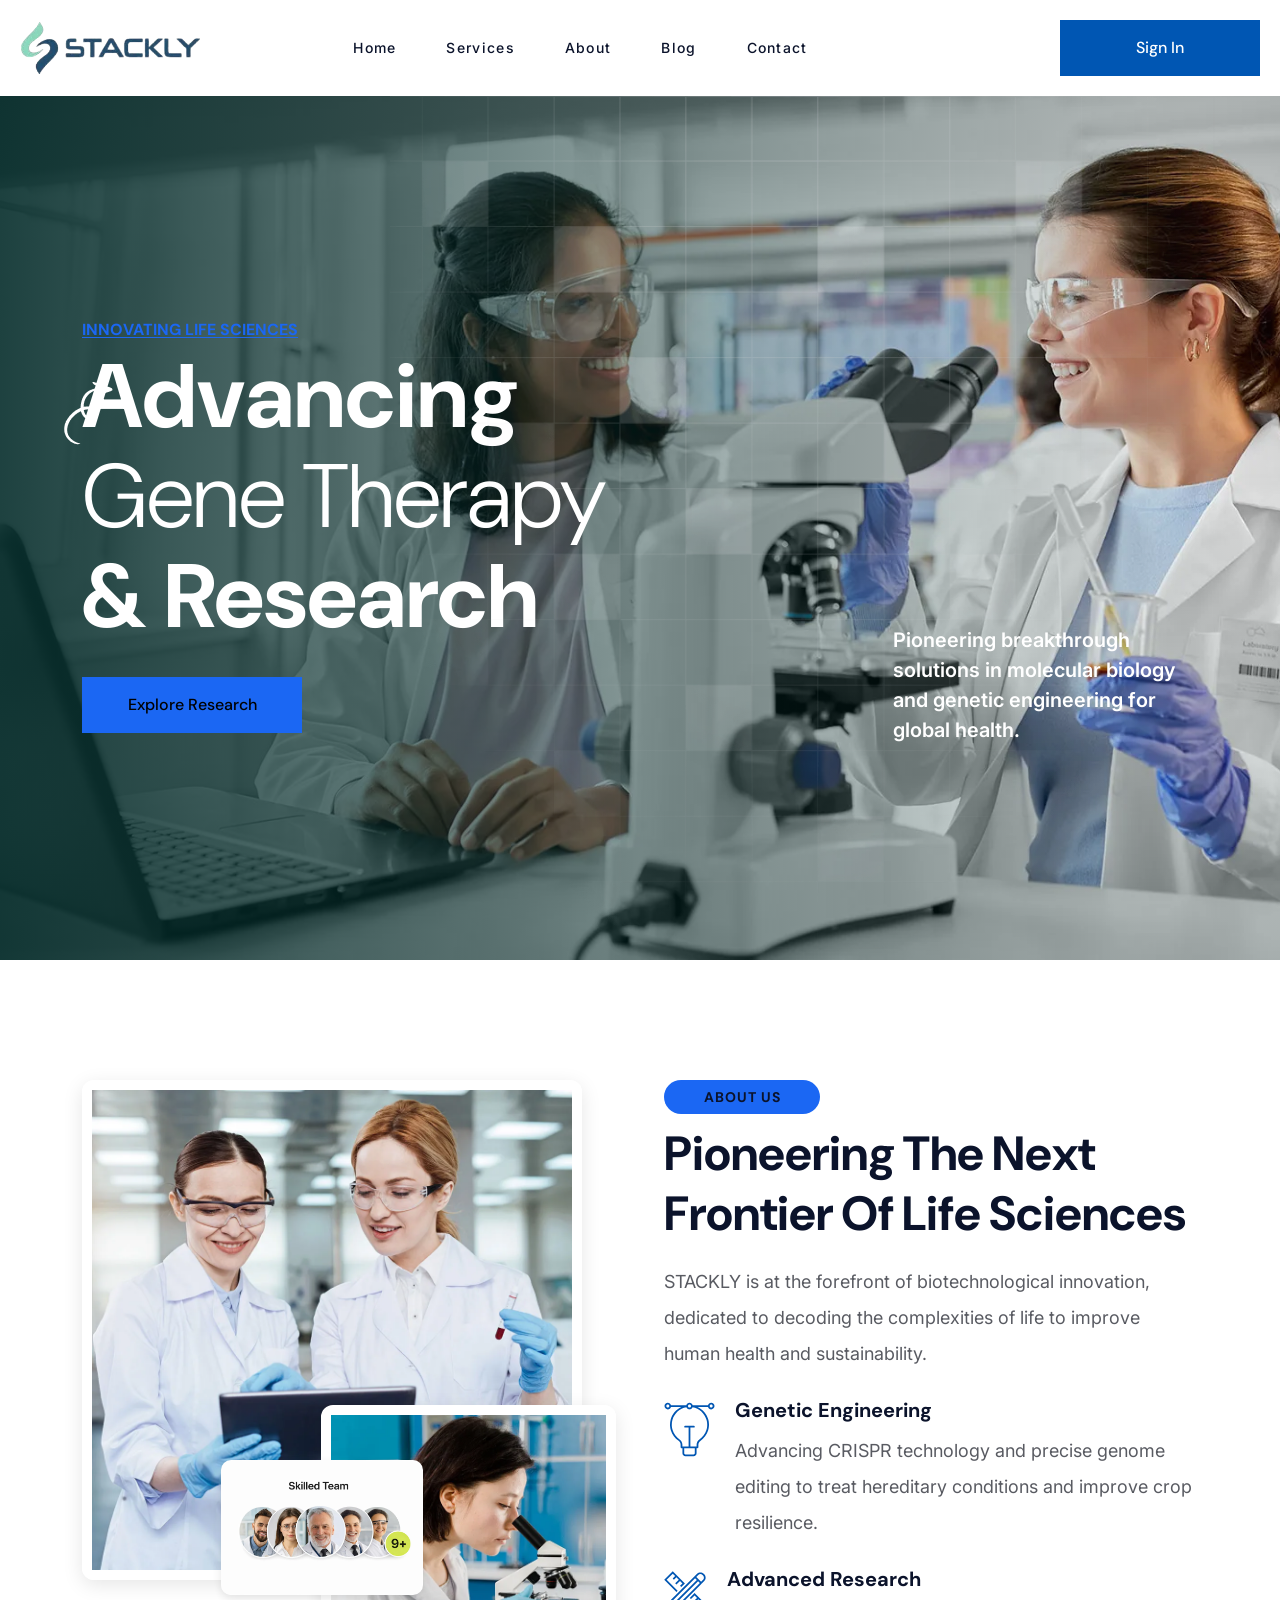
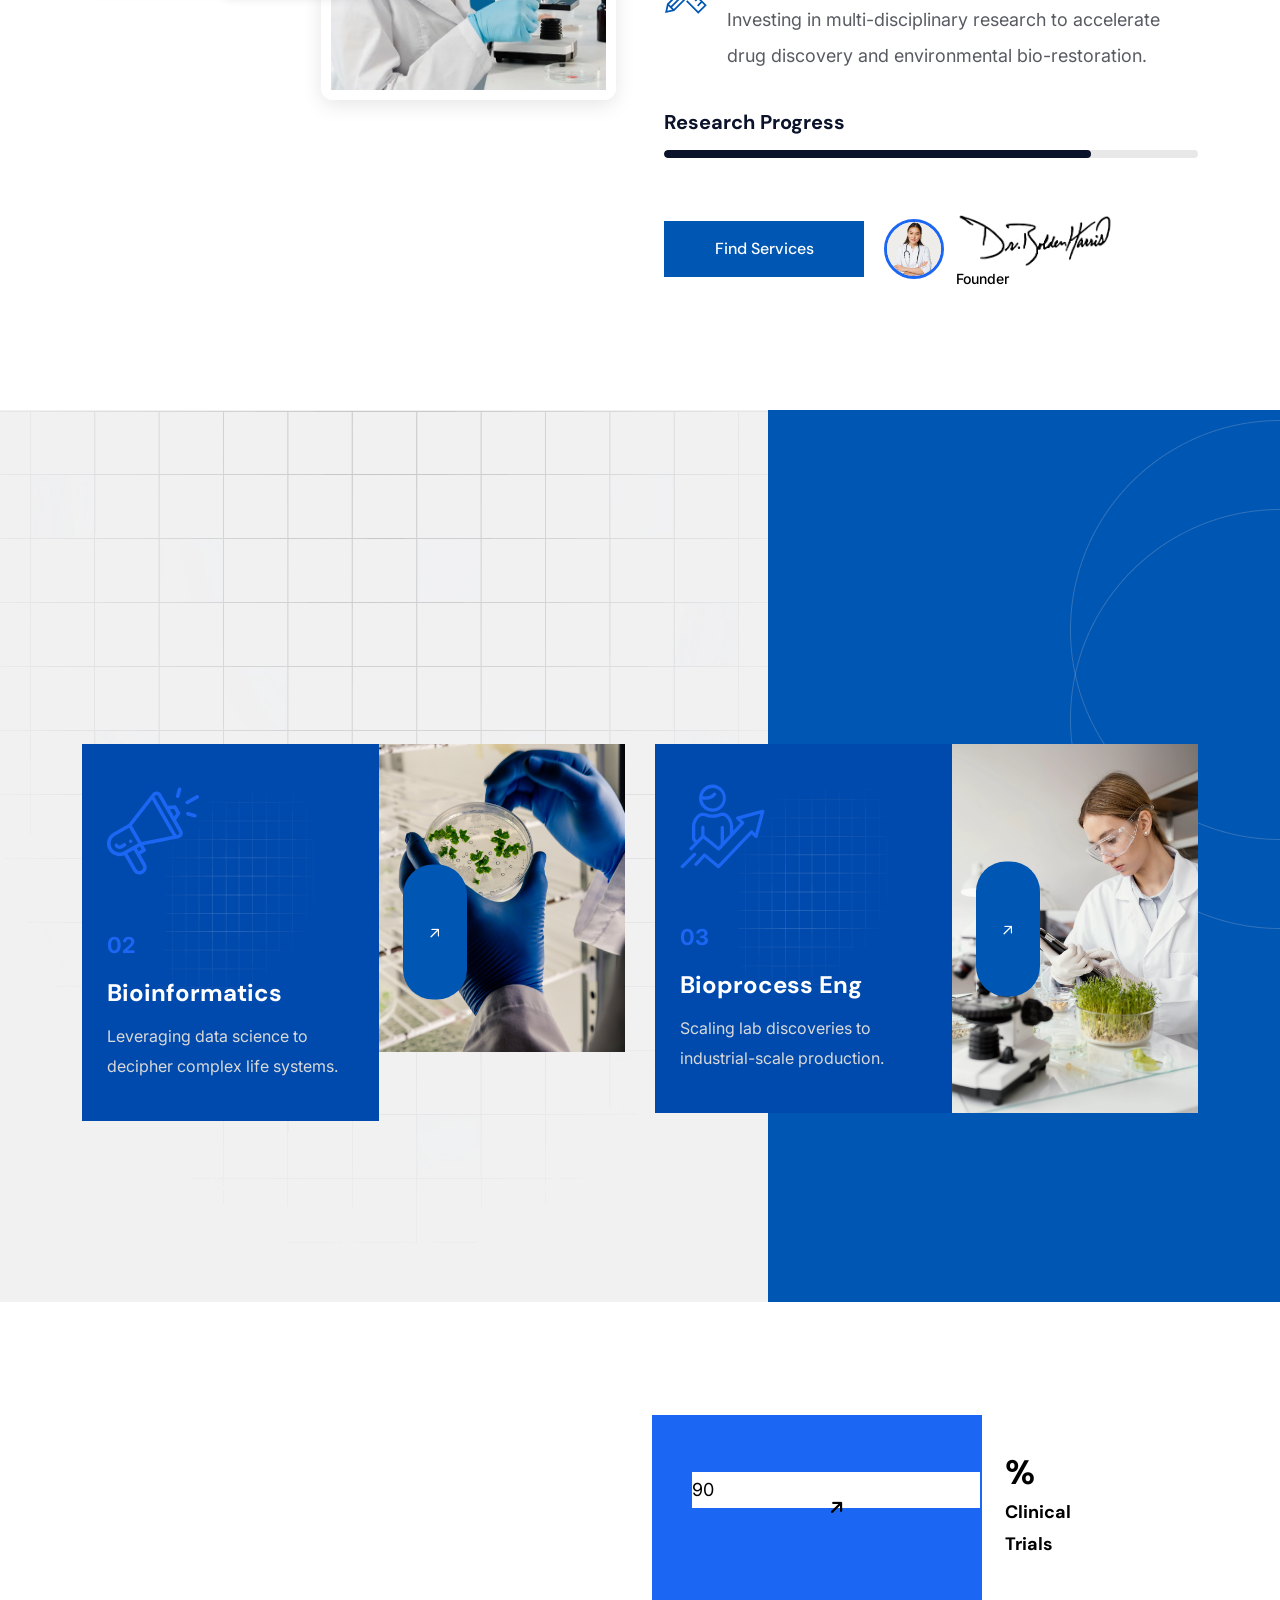
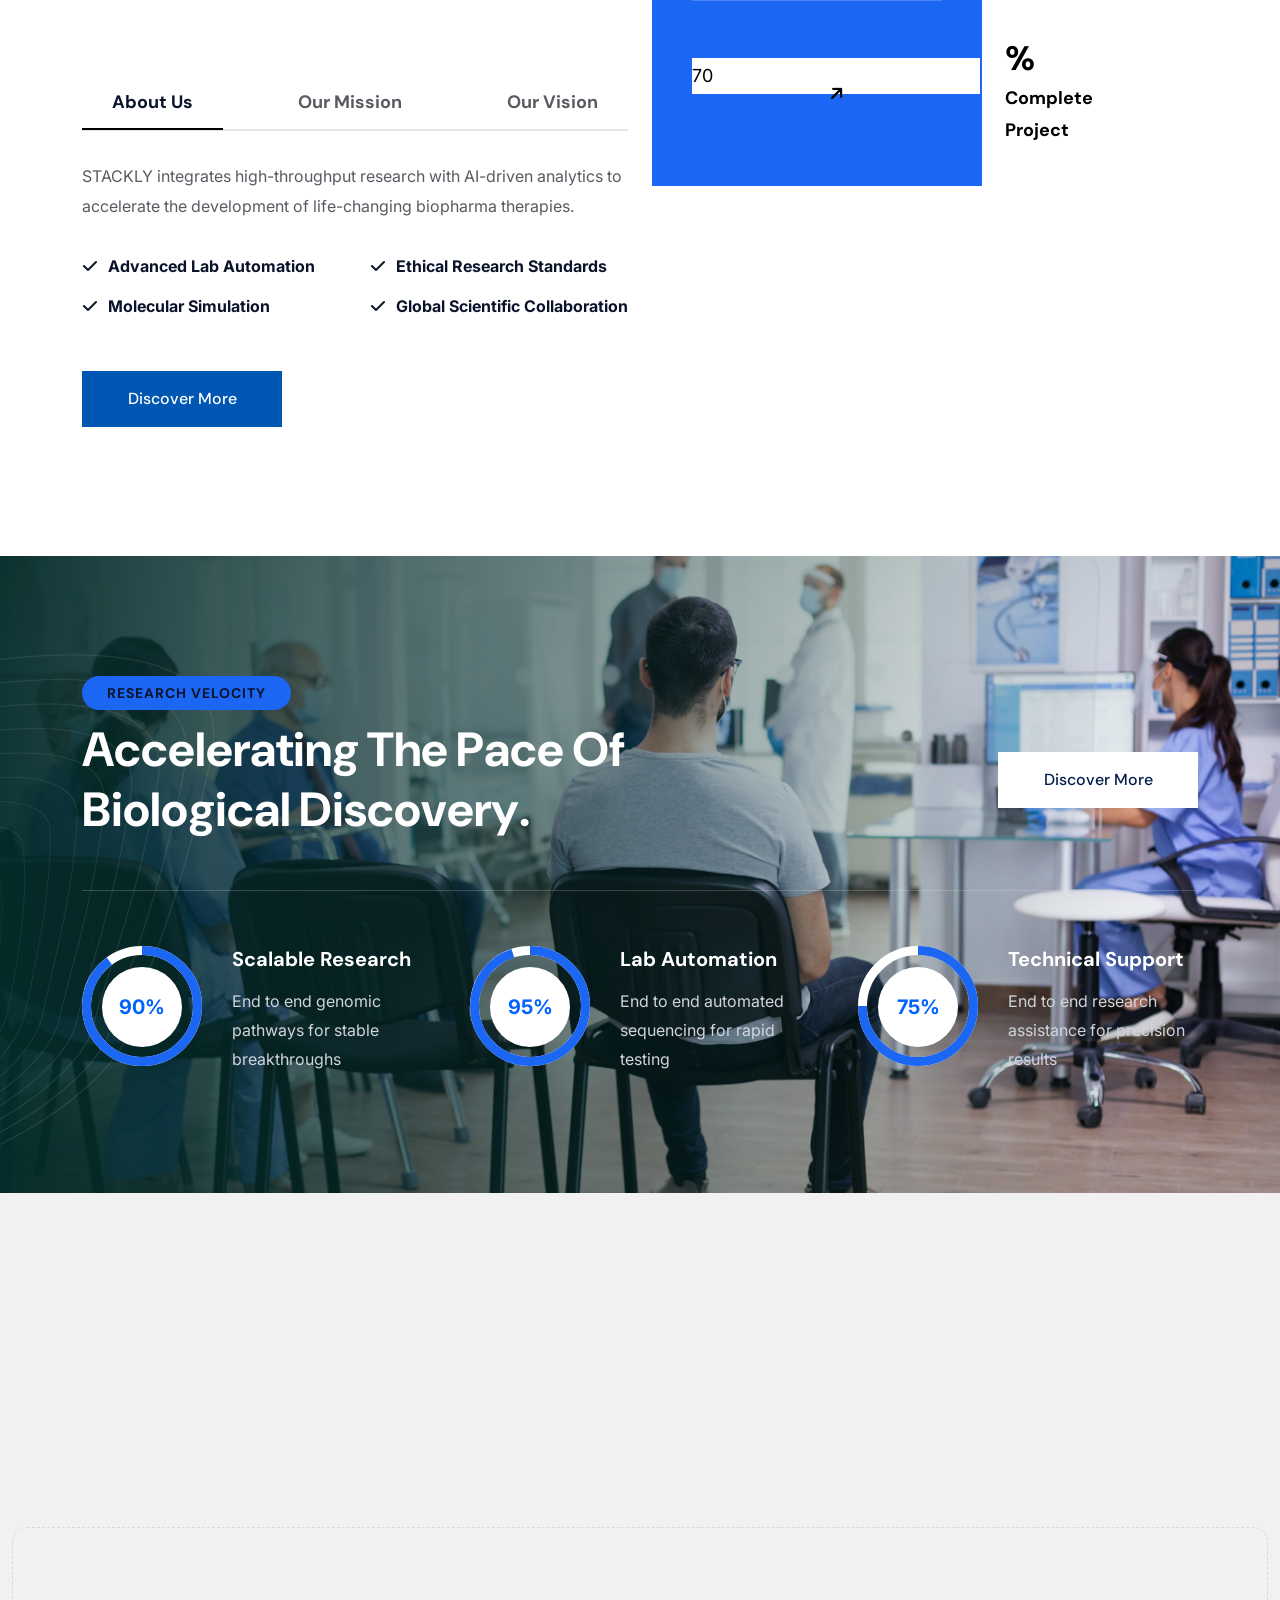
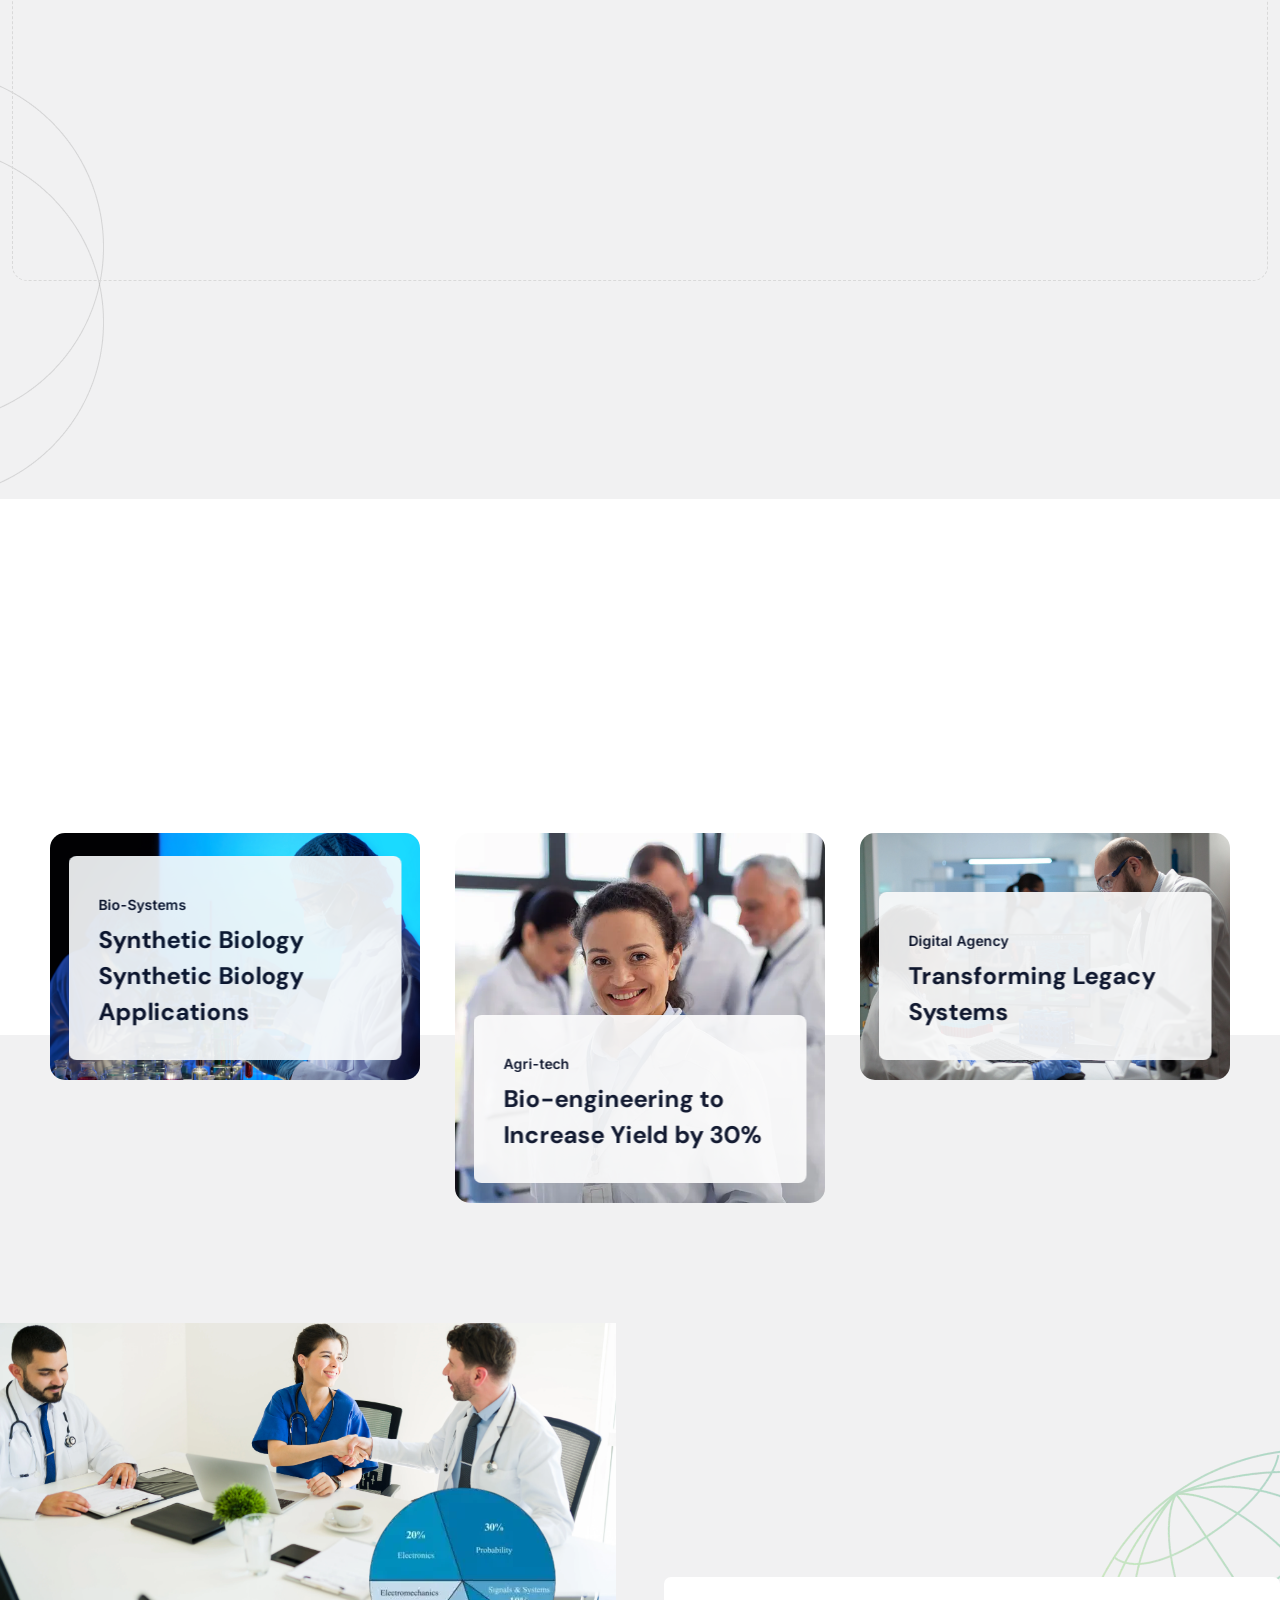
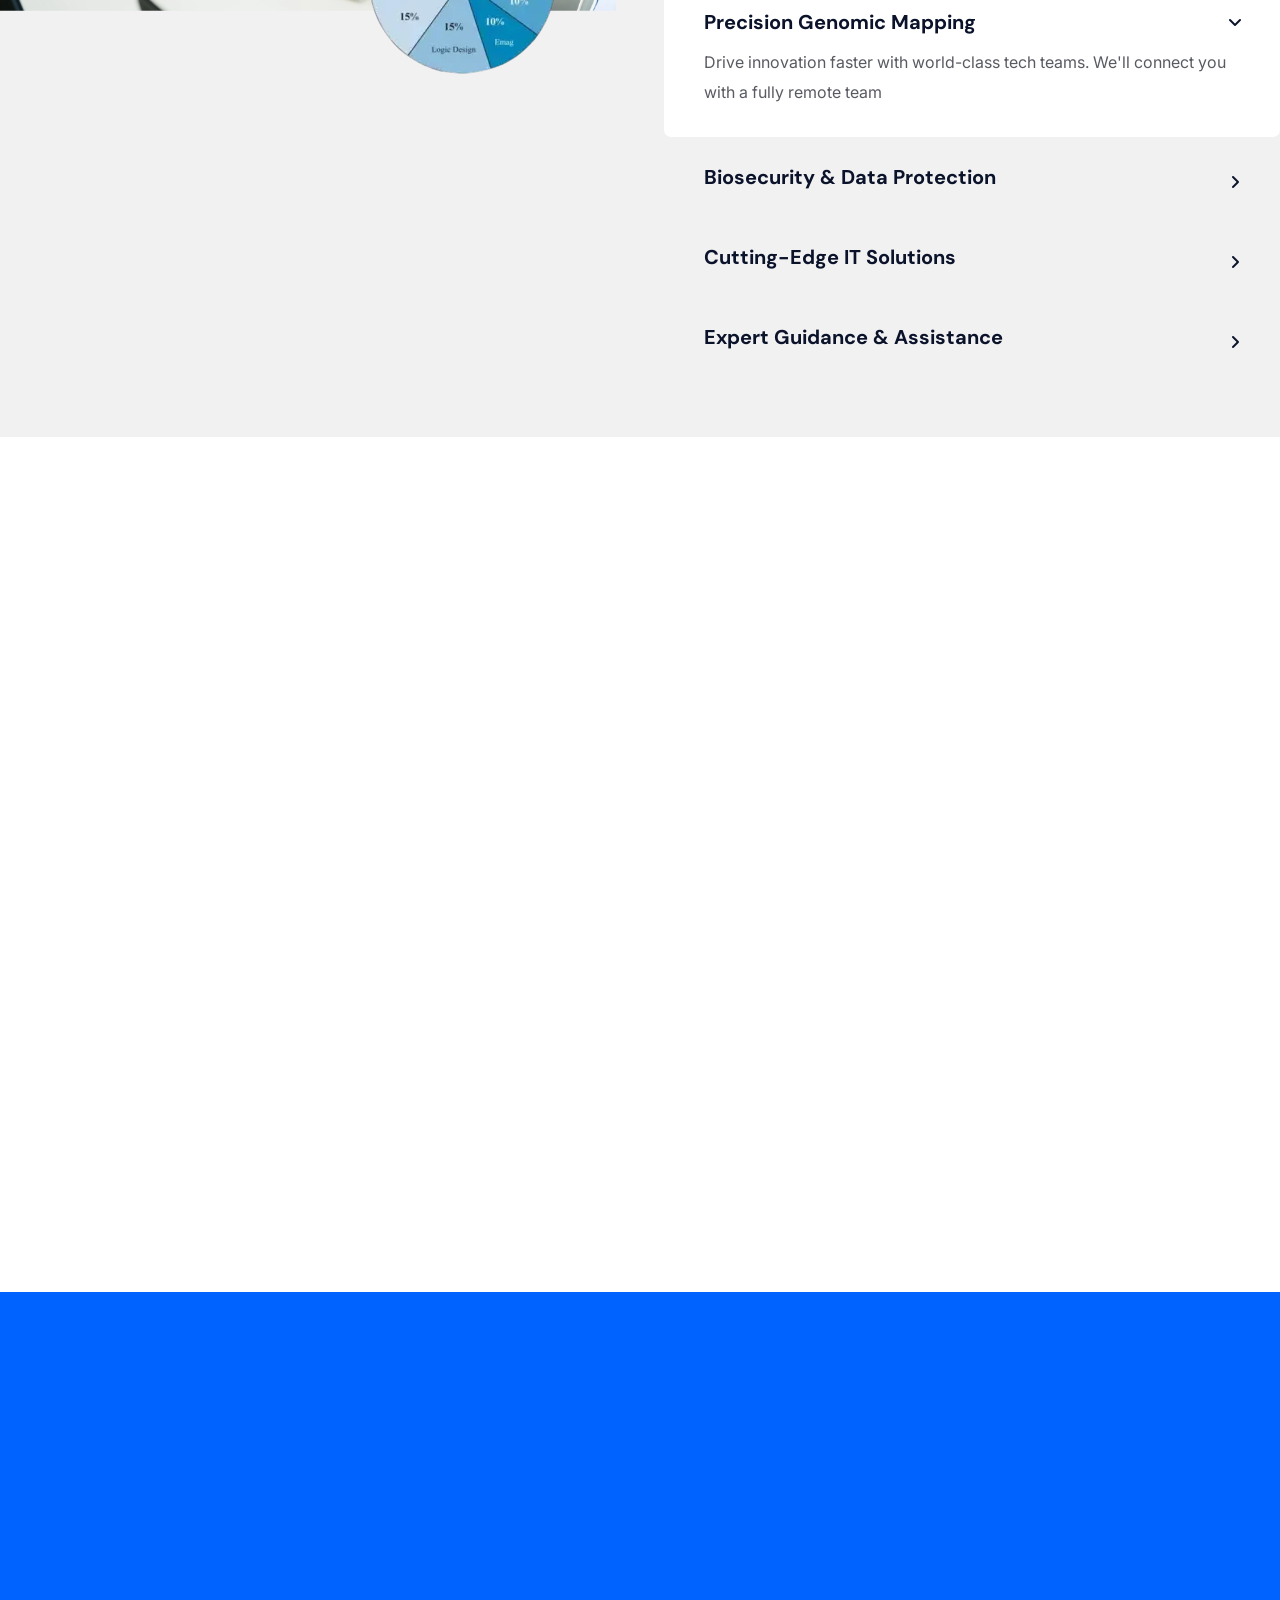
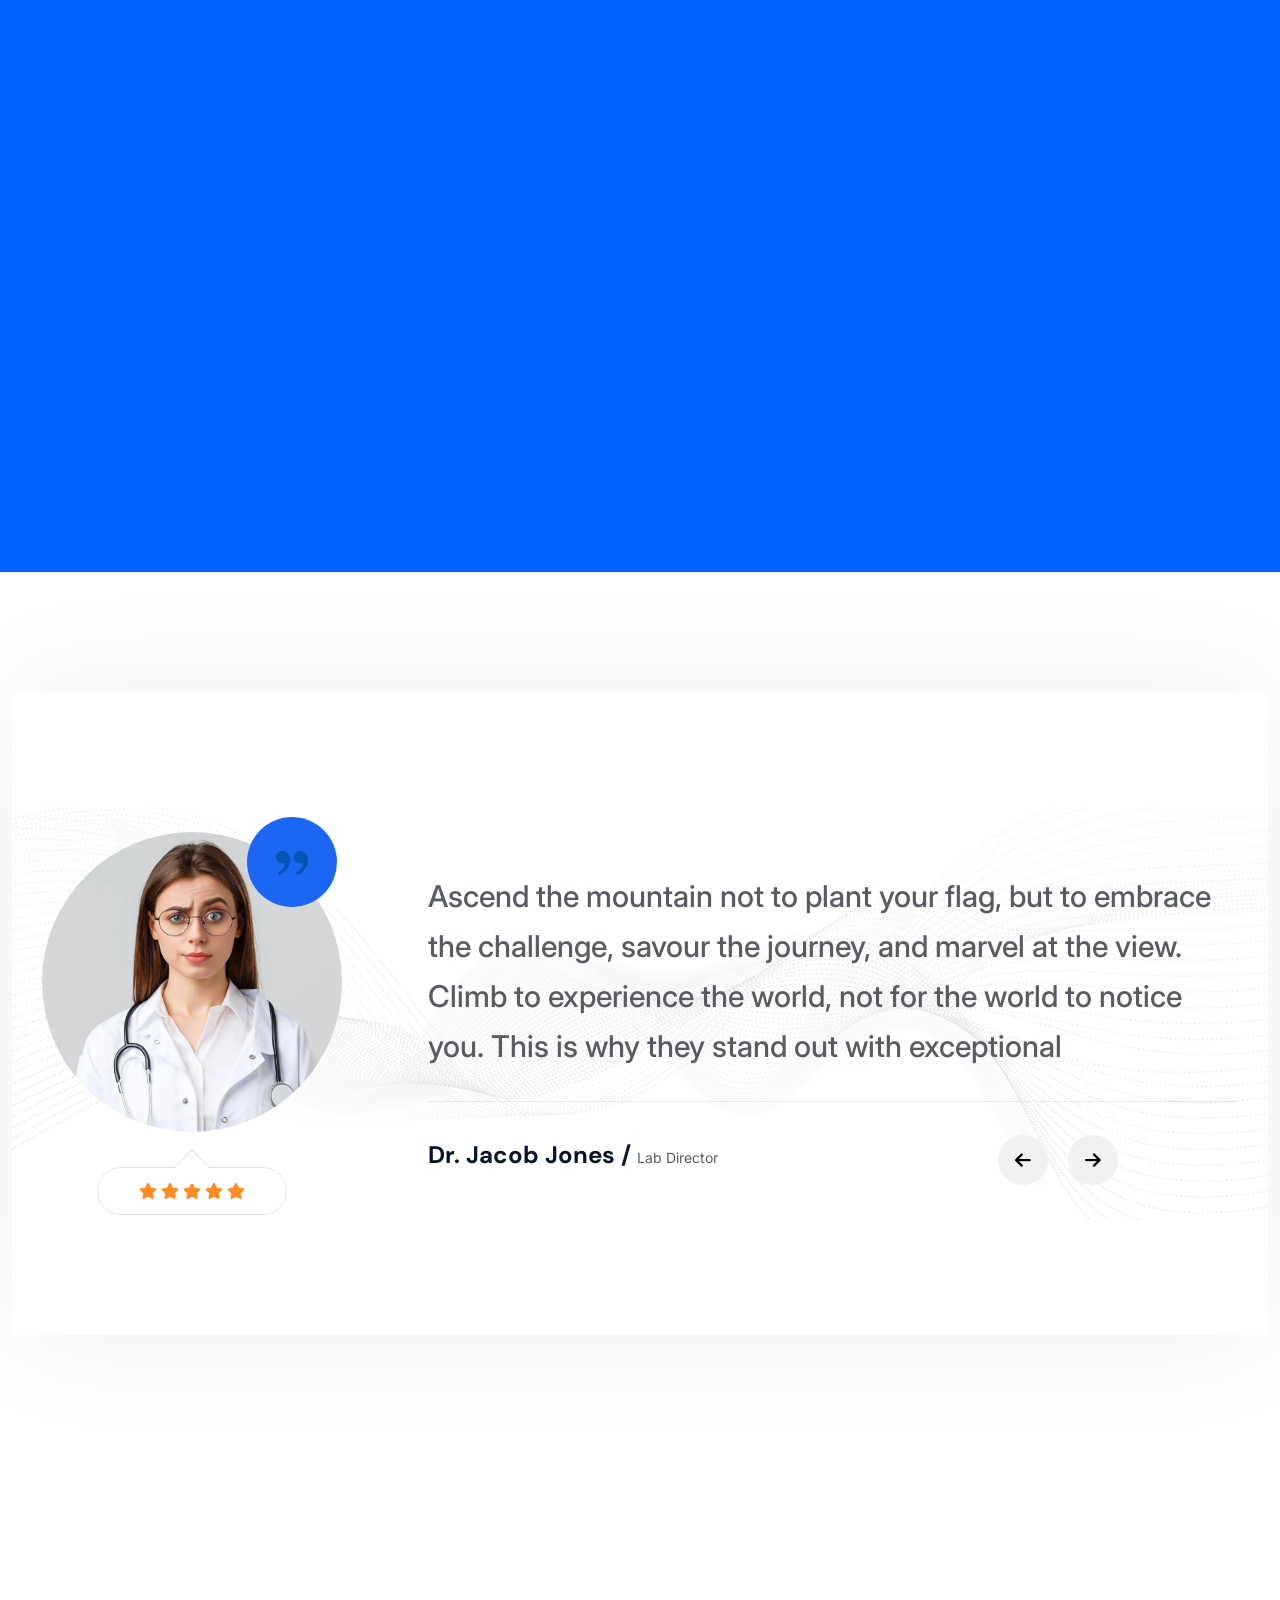
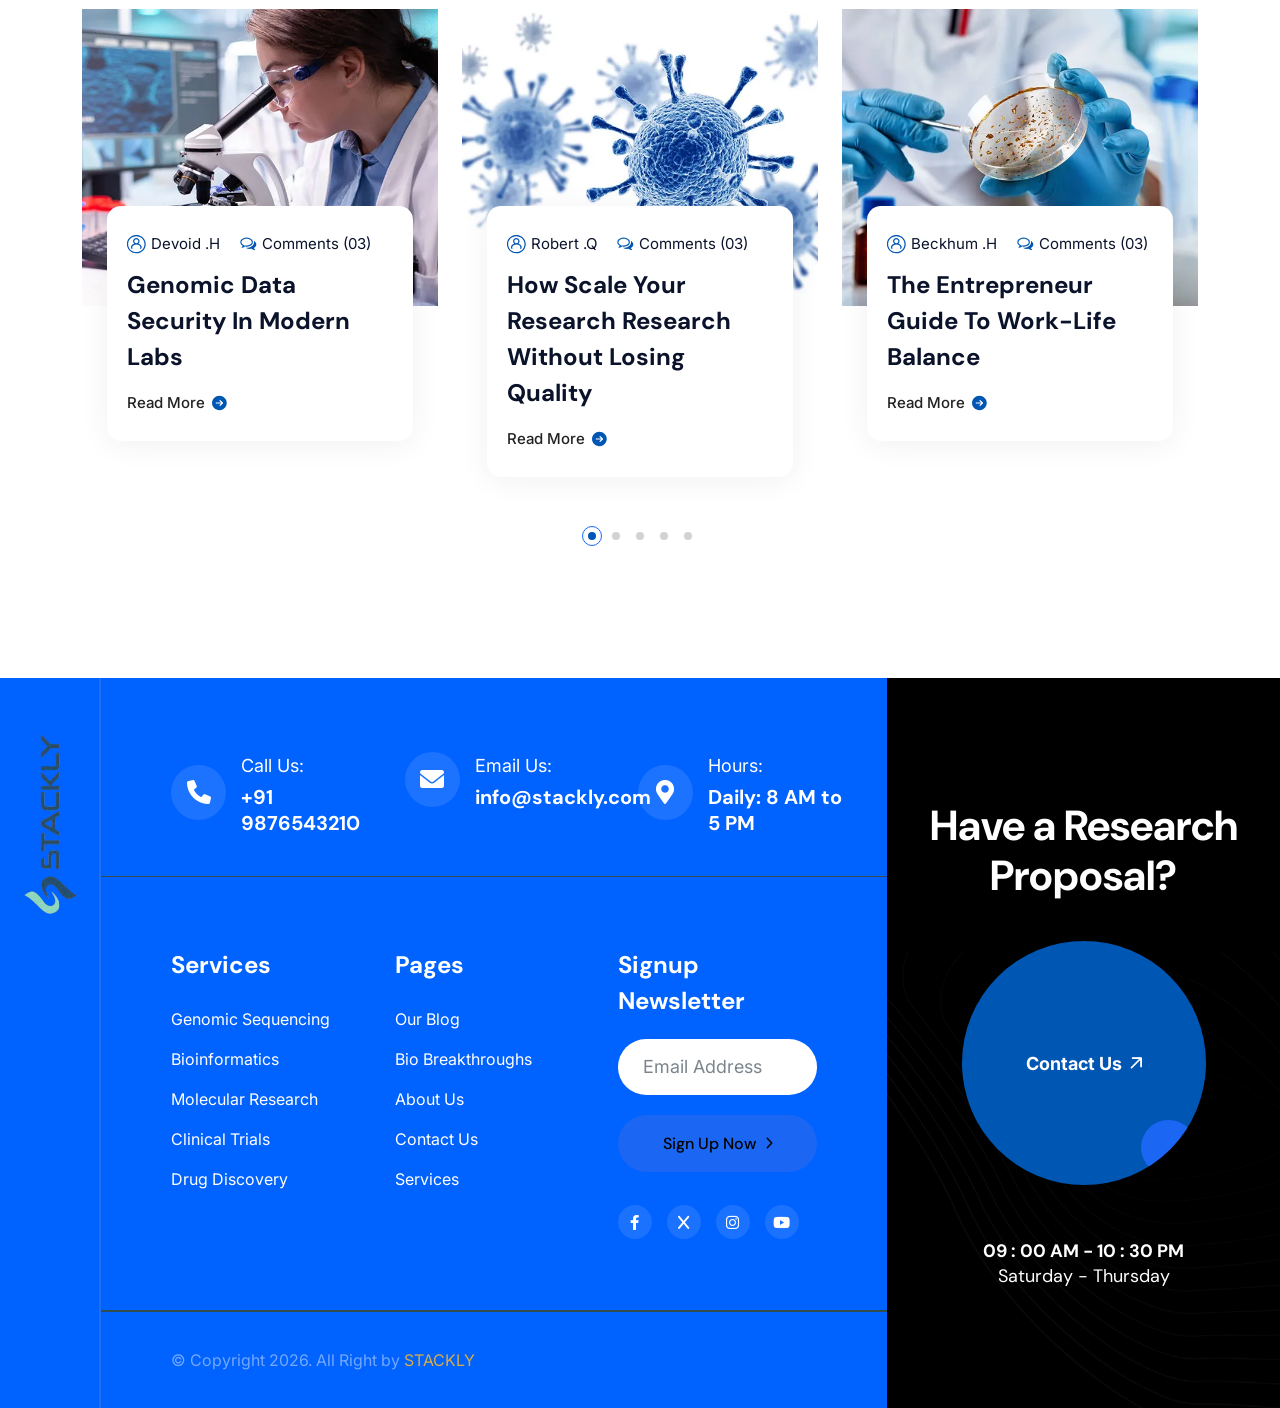
==== commit 5677b264: "Add files via upload" ====
--- a/index.html
+++ b/index.html
@@ -45,6 +45,7 @@
                             <li><a href="about.html">About</a></li>
                             <li><a href="blog.html">Blog</a></li>
                             <li><a href="contact.html">Contact</a></li>
+                            <li class="d-lg-none"><a href="signup.html">Sign Up</a></li>
                         </ul>
                     </nav>
                     <!-- Main Menu End-->
@@ -107,10 +108,10 @@
                             </li>
                         </ul>
                         <ul class="social-links">
-                            <li><a href="#"><i class="fab fa-x-twitter"></i></a></li>
-                            <li><a href="#"><i class="fab fa-facebook-f"></i></a></li>
-                            <li><a href="#"><i class="fab fa-pinterest"></i></a></li>
-                            <li><a href="#"><i class="fab fa-instagram"></i></a></li>
+                            <li><a href="404.html"><i class="fab fa-x-twitter"></i></a></li>
+                            <li><a href="404.html"><i class="fab fa-facebook-f"></i></a></li>
+                            <li><a href="404.html"><i class="fab fa-pinterest"></i></a></li>
+                            <li><a href="404.html"><i class="fab fa-instagram"></i></a></li>
                         </ul>
                     </nav>
                 </div>
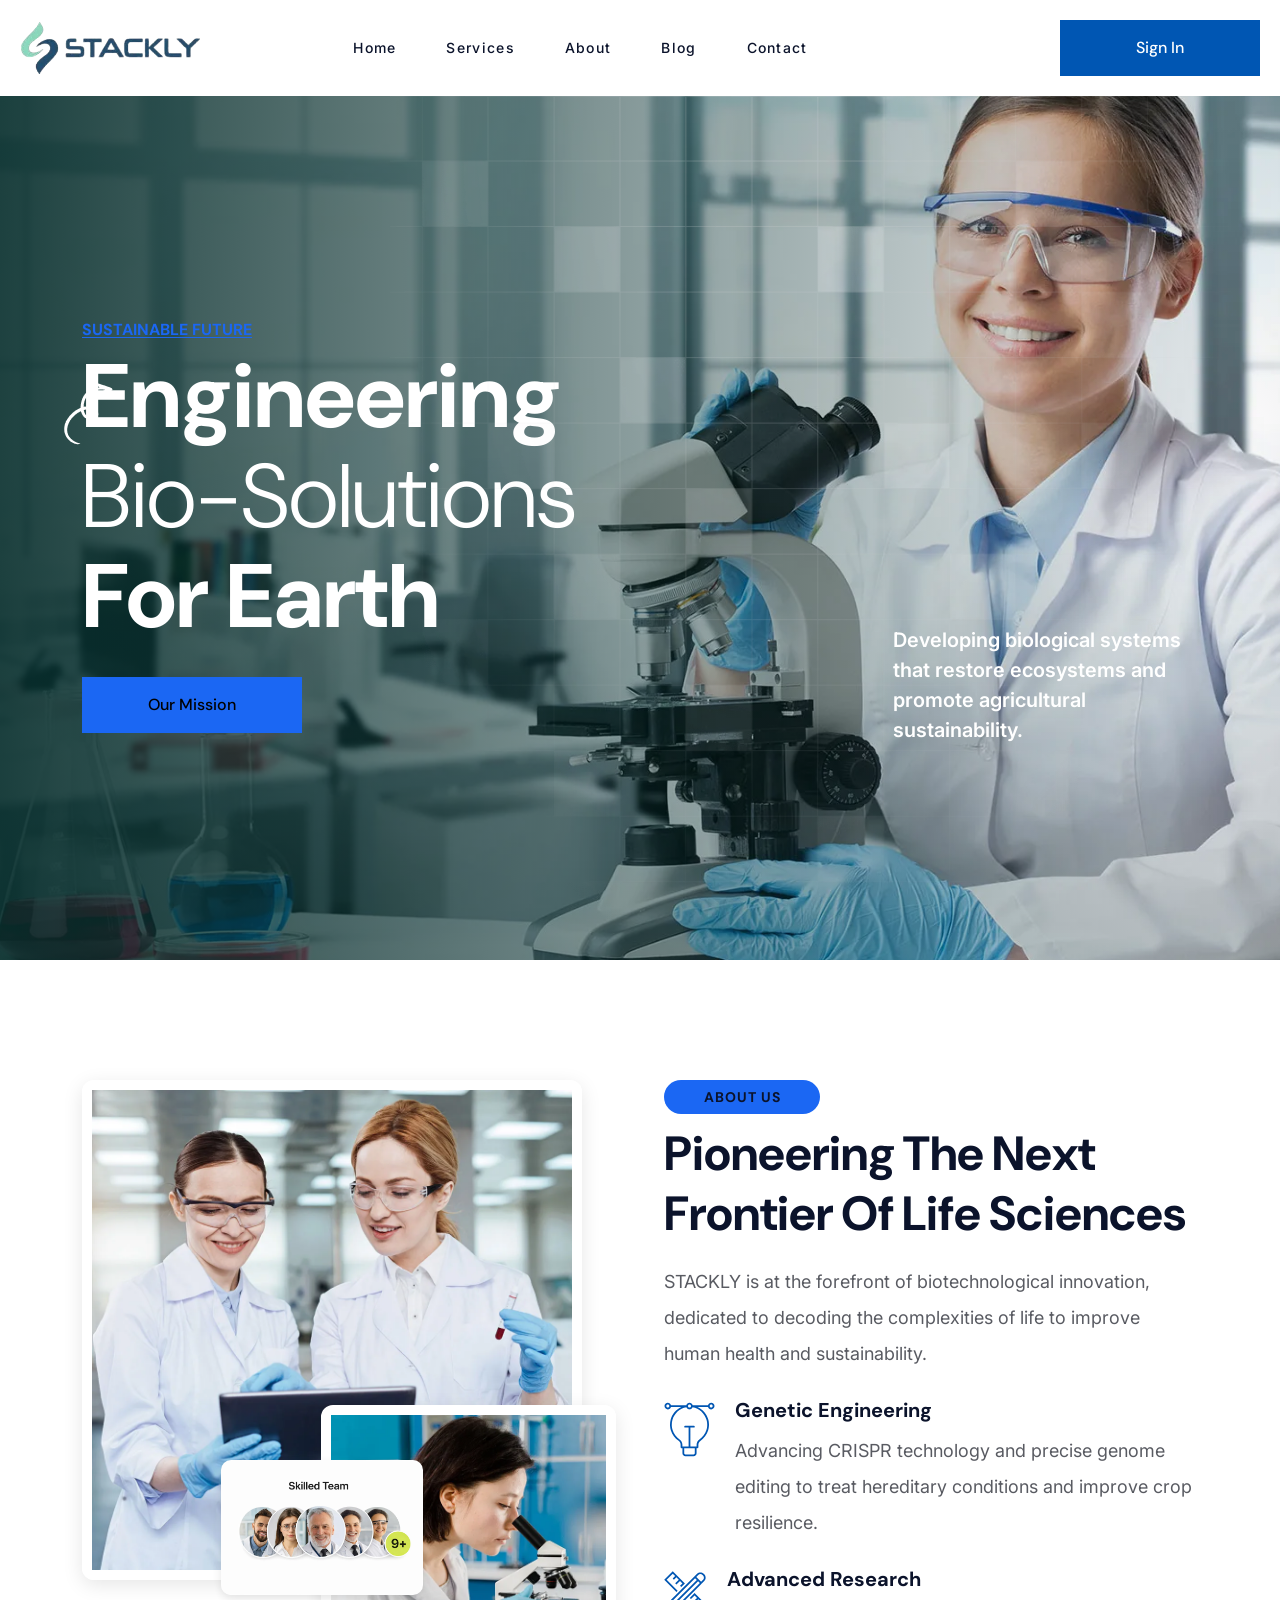
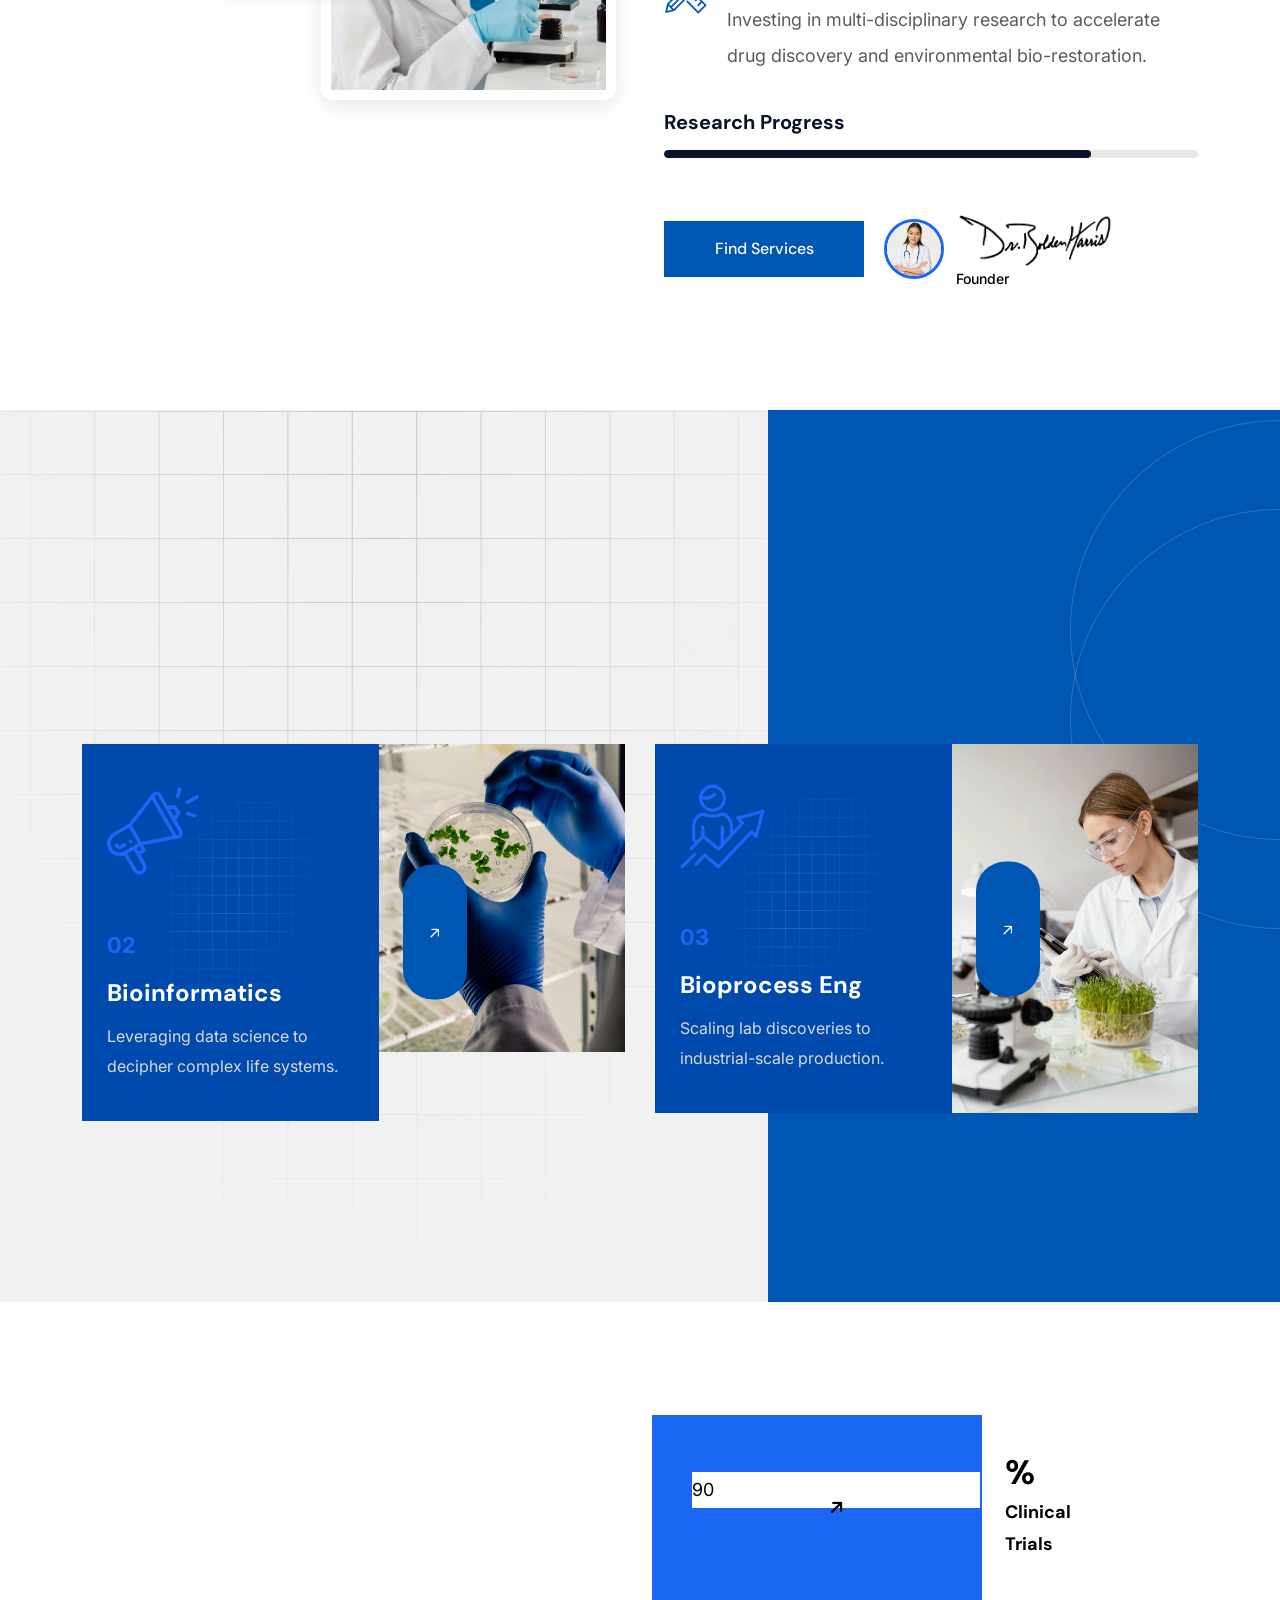
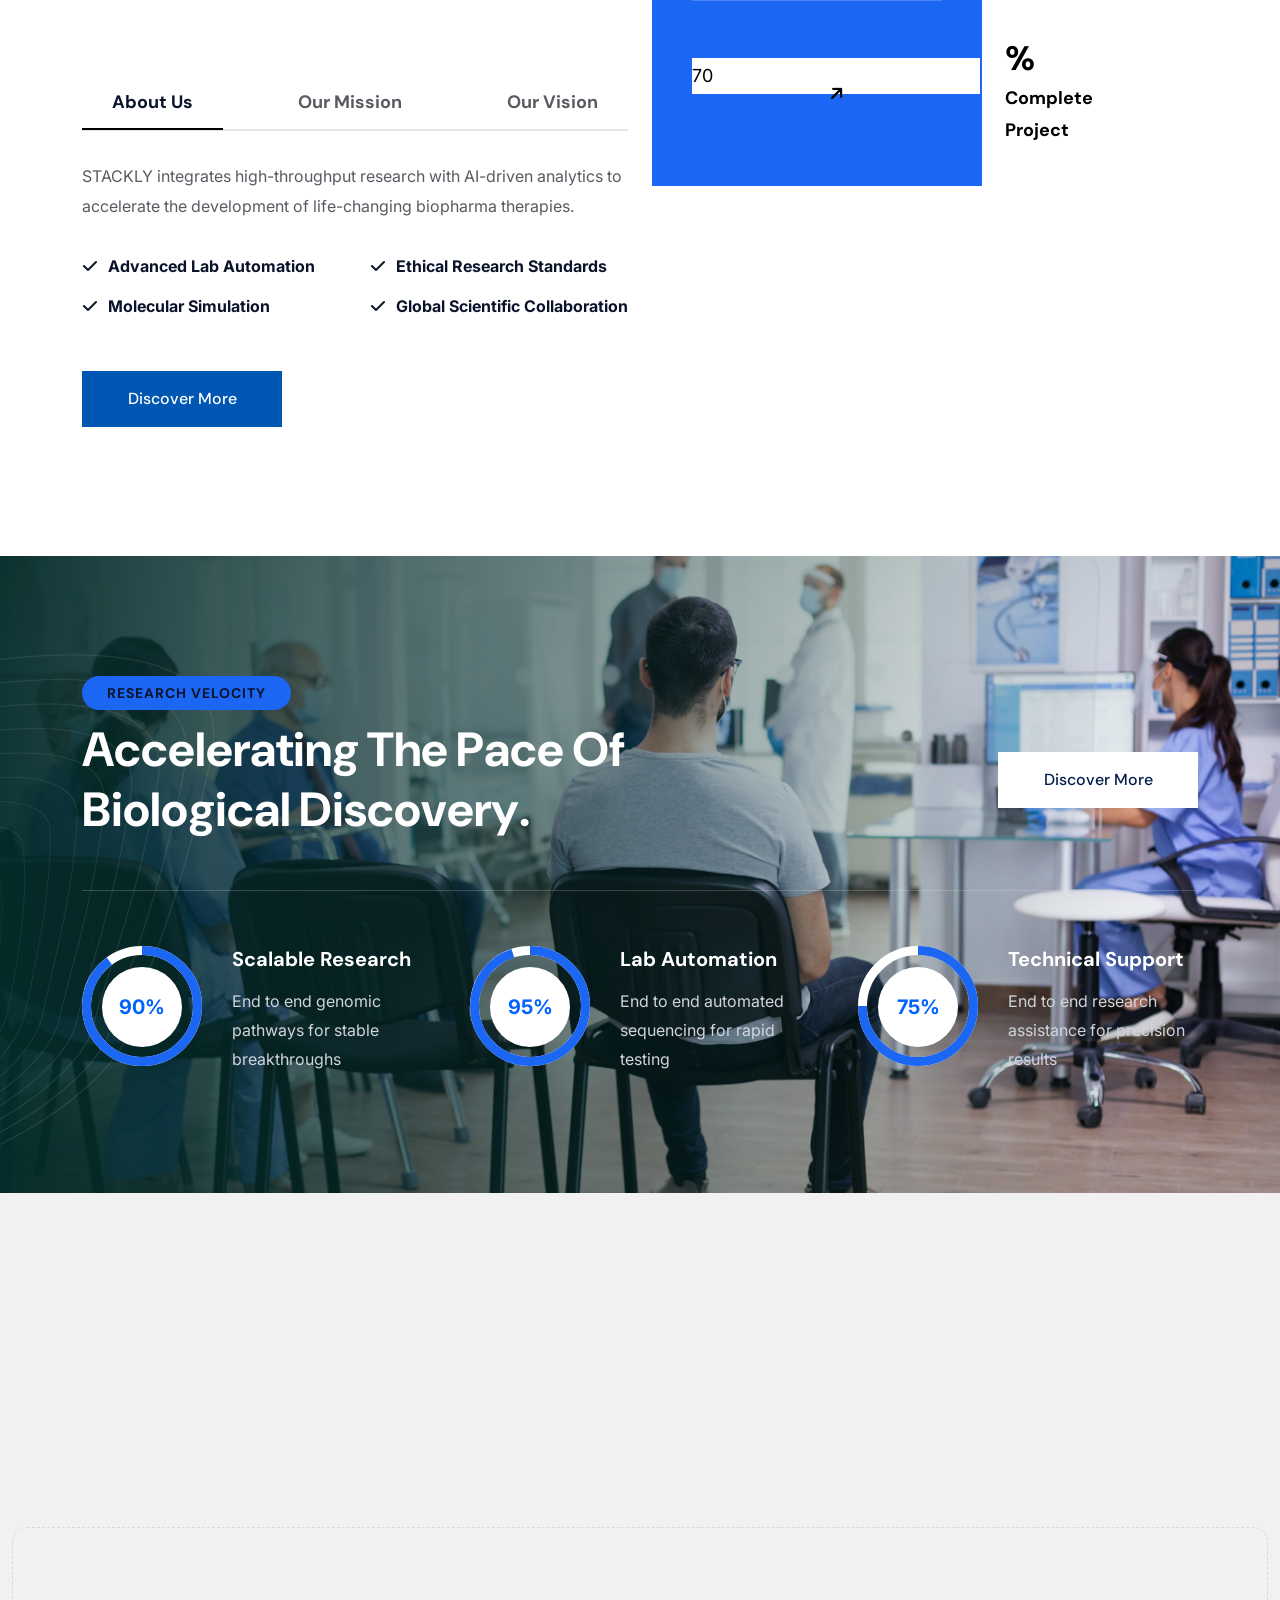
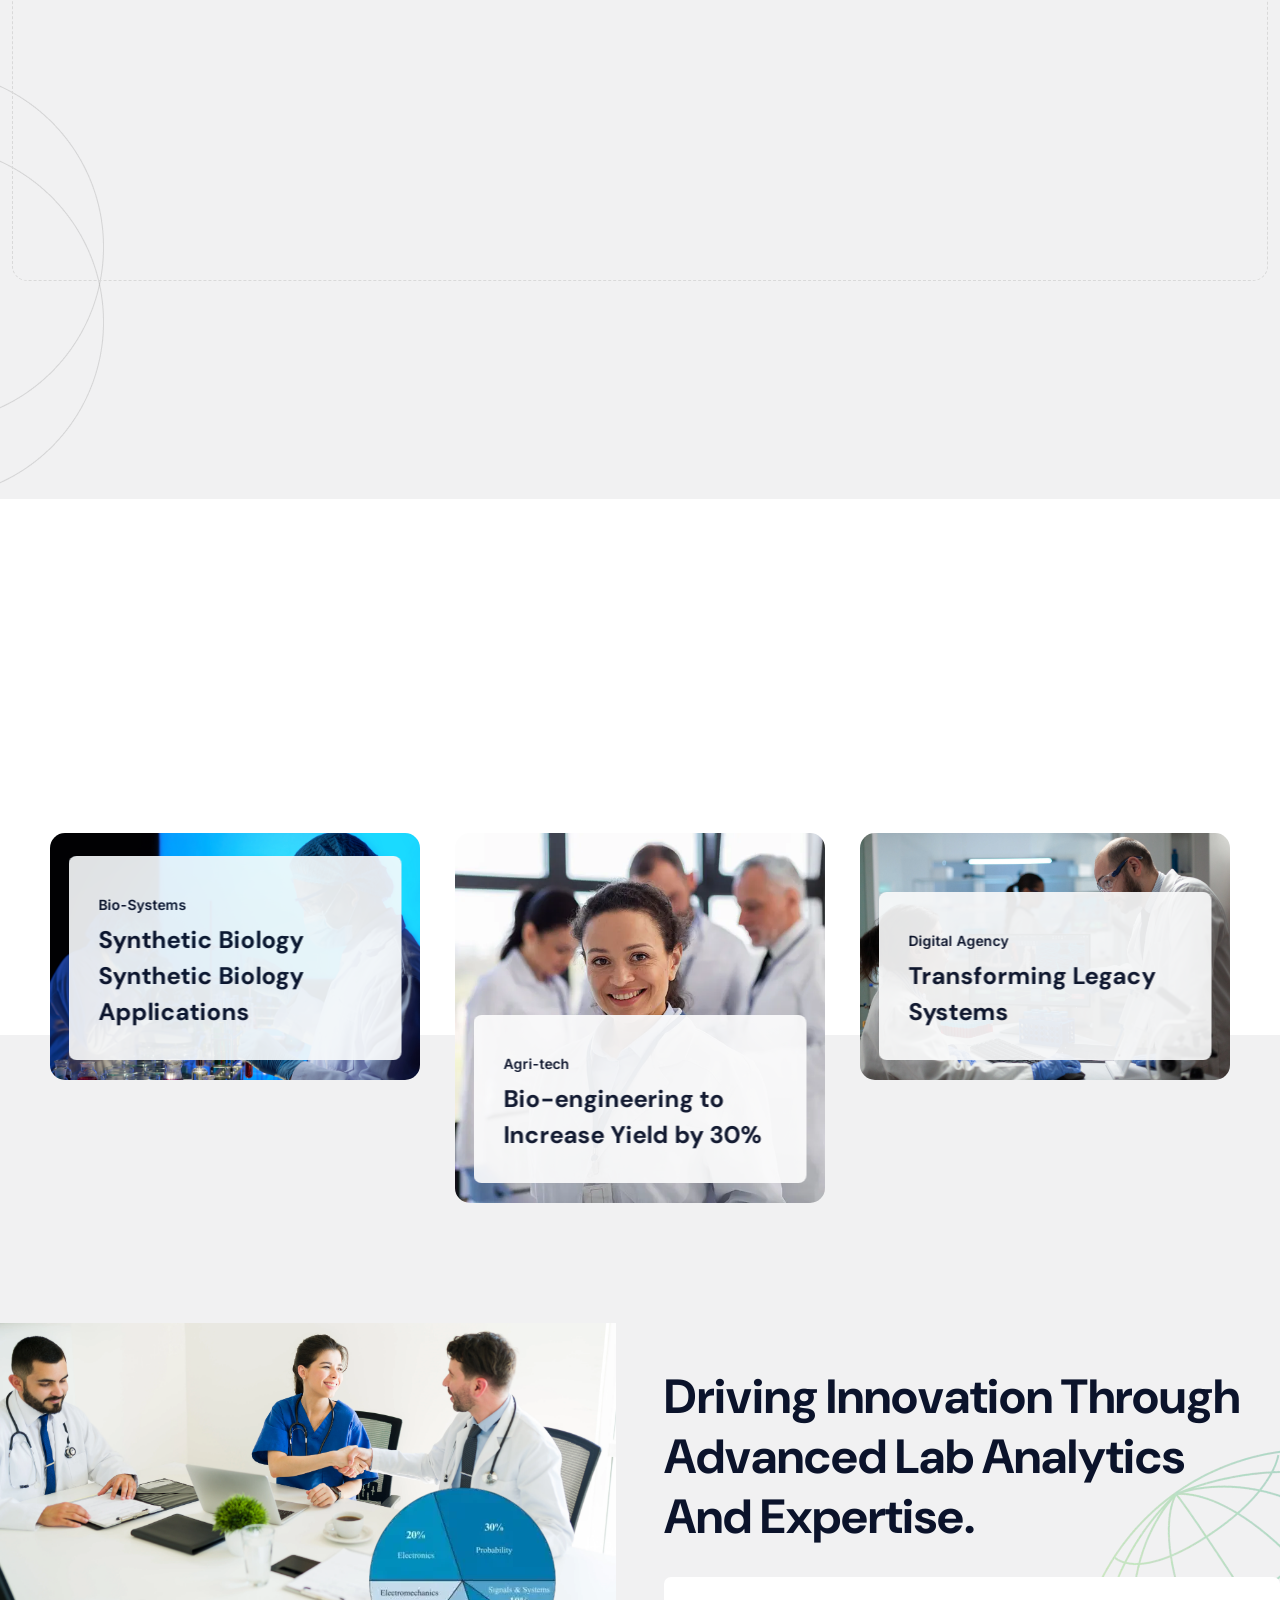
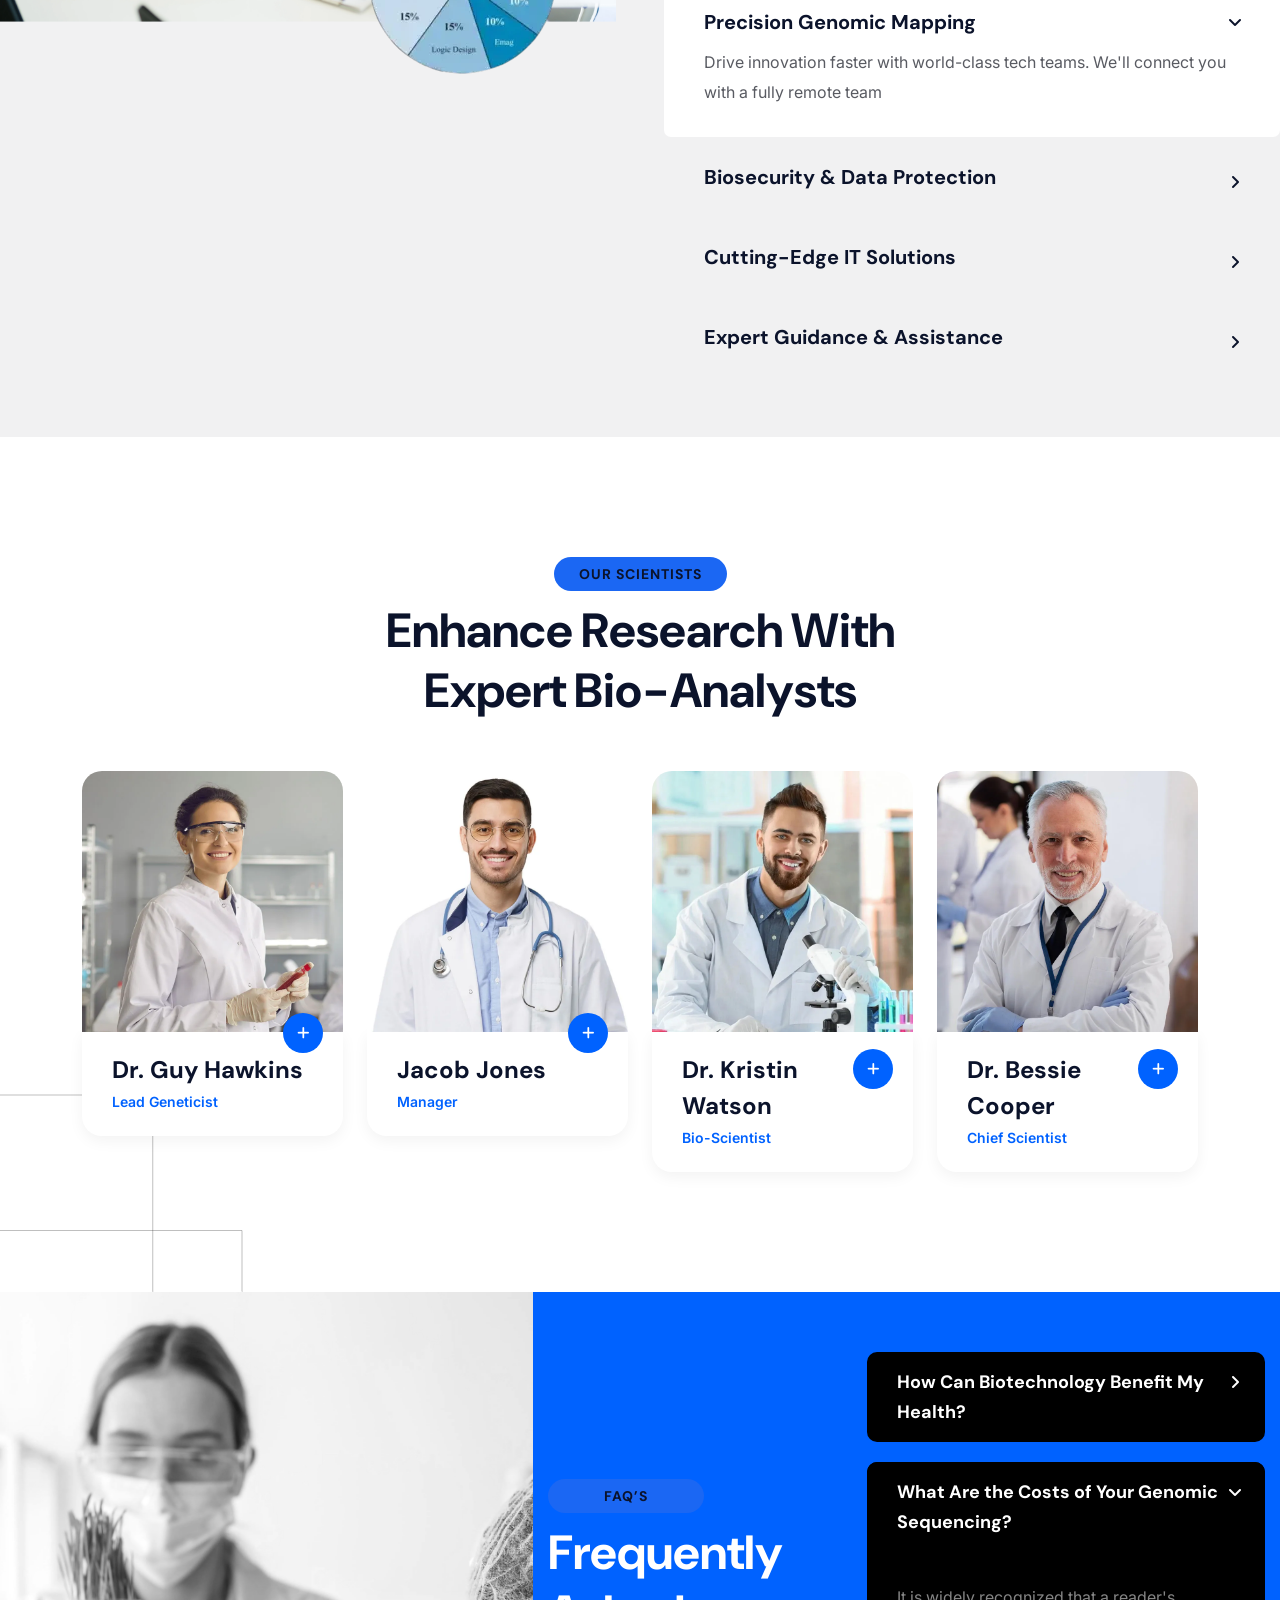
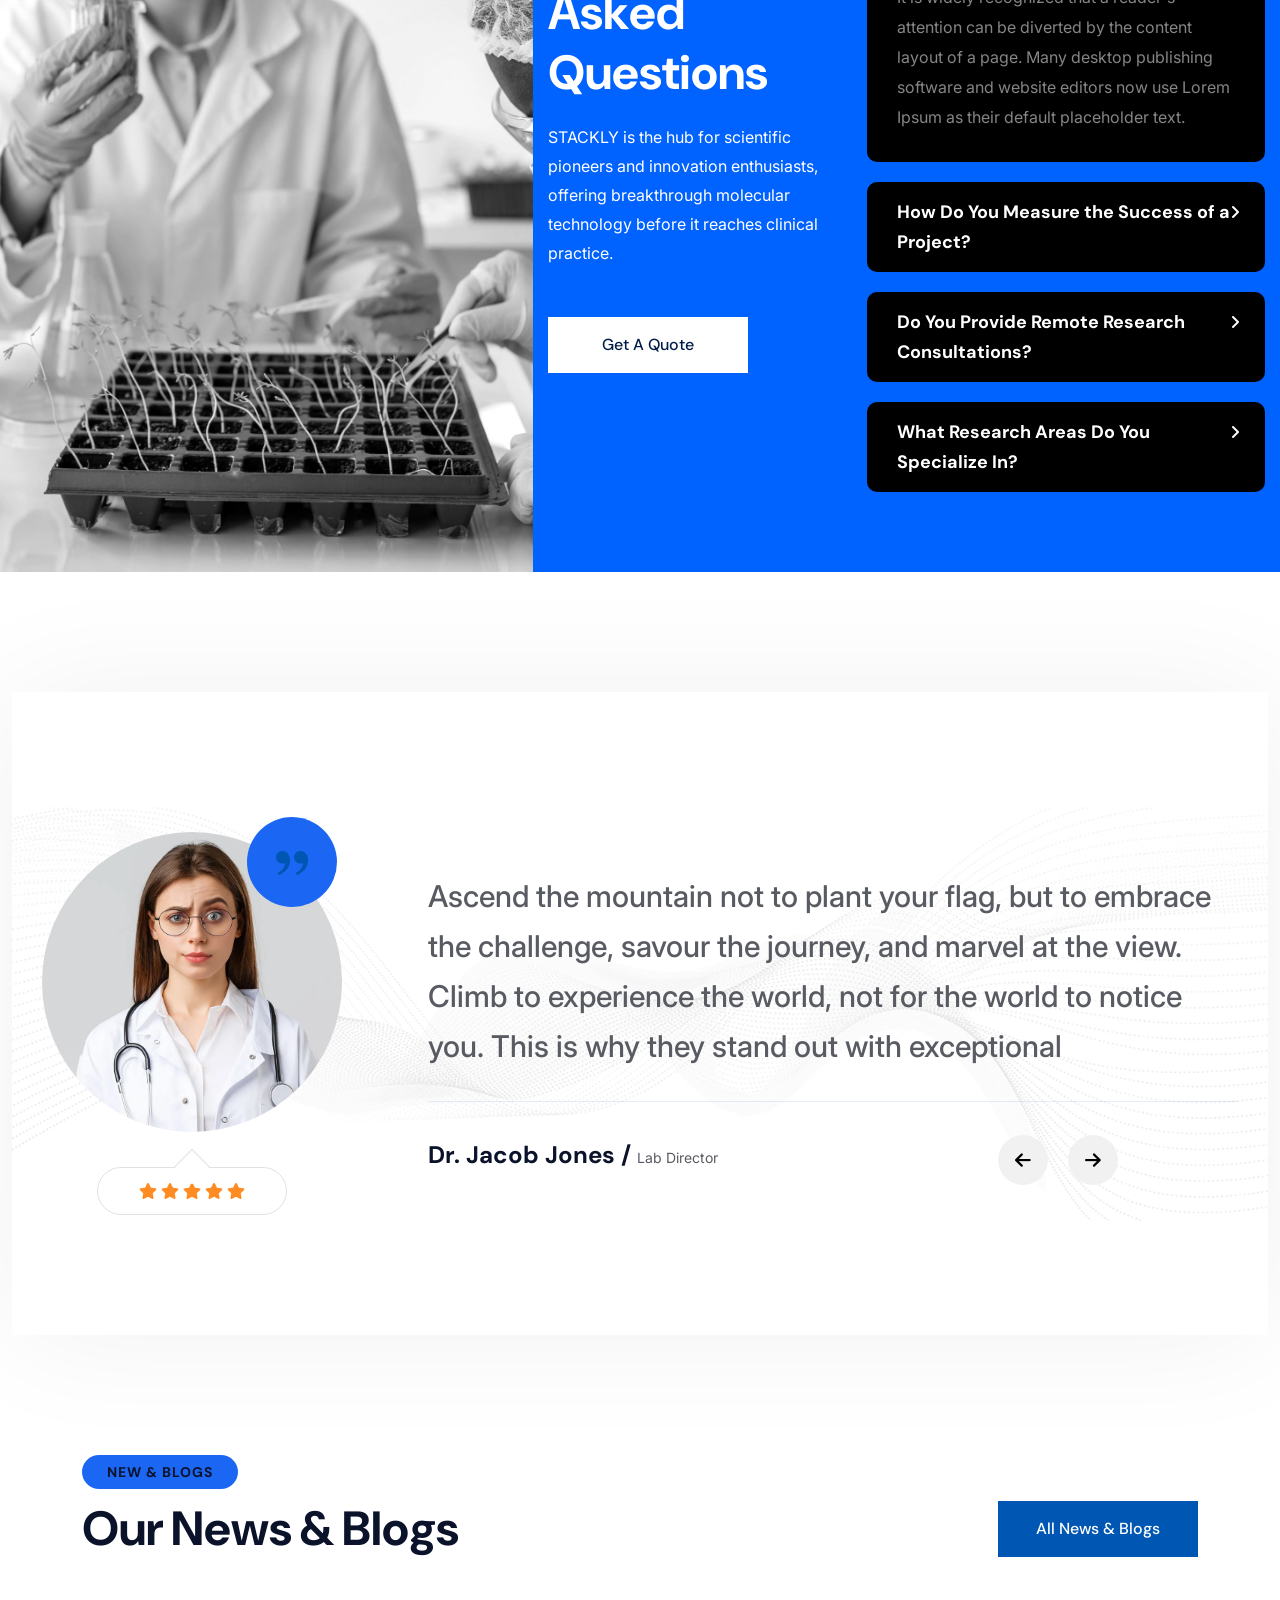
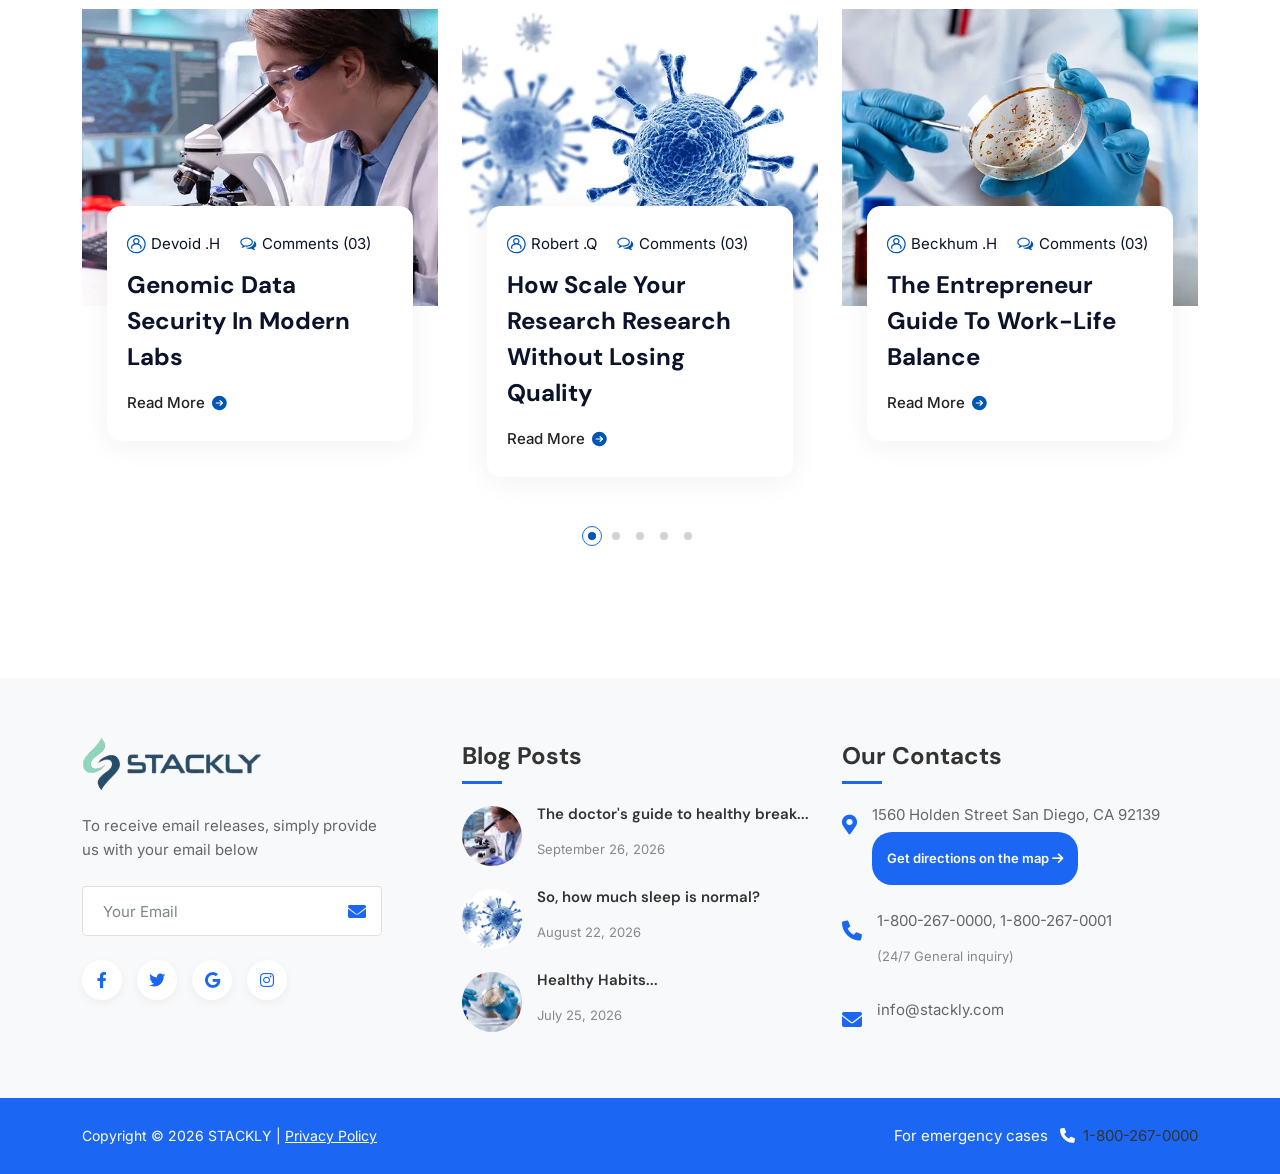
==== commit 2cad757c: "Add files via upload" ====
--- a/index.html
+++ b/index.html
@@ -1,4 +1,4 @@
-<!DOCTYPE html>
+﻿<!DOCTYPE html>
 <html lang="en">
 
 <head>
@@ -1639,142 +1639,105 @@
         <!-- Blog area end here -->
 
         <!-- Footer area start here -->
-        <footer class="main-footer footer-style-one">
-            <div class="outer-box">
-
-                <div class="footer-left">
-                    <div class="logo">
-                        <a href="index.html"><img src="images/logo-light.webp" alt="Logo"></a>
-                    </div>
-                    <button class="back-top-btn scroll-to-top">
-            <svg width="19" height="19" viewBox="0 0 19 19" fill="none" xmlns="http://www.w3.org/2000/svg">
-              <circle cx="1.5" cy="1.5" r="1.5" fill="white" />
-              <circle cx="1.5" cy="9.5" r="1.5" fill="white" />
-              <circle cx="1.5" cy="17.5" r="1.5" fill="white" />
-              <circle cx="9.5" cy="1.5" r="1.5" fill="white" />
-              <circle cx="9.5" cy="9.5" r="1.5" fill="white" />
-              <circle cx="9.5" cy="17.5" r="1.5" fill="white" />
-              <circle cx="17.5" cy="1.5" r="1.5" fill="white" />
-              <circle cx="17.5" cy="9.5" r="1.5" fill="white" />
-              <circle cx="17.5" cy="17.5" r="1.5" fill="white" />
-            </svg>
-          </button>
-                </div>
-
-                <div class="row g-0 w-100">
-                    <div class="col-xl-8 left-column order-2 order-xl-1">
-
-                        <div class="footer-top">
-                            <div class="row g-4">
-                                <div class="col-lg-4">
-                                    <div class="info-item">
-                                        <ul>
-                                            <li><i class="fa-sharp fa-solid fa-phone"></i></li>
-                                            <li>
-                                                <span>Call Us:</span>
-                                                <h5 class="title">+91 9876543210</h5>
-                                            </li>
-                                        </ul>
-                                    </div>
-                                </div>
-                                <div class="col-lg-4">
-                                    <div class="info-item">
-                                        <ul>
-                                            <li><i class="fa-sharp fa-solid fa-envelope"></i></li>
-                                            <li>
-                                                <span>Email Us:</span>
-                                                <h5 class="title">info@stackly.com</h5>
-                                            </li>
-                                        </ul>
-                                    </div>
-                                </div>
-                                <div class="col-lg-4">
-                                    <div class="info-item">
-                                        <ul>
-                                            <li><i class="fa-sharp fa-solid fa-location-dot"></i></li>
-                                            <li>
-                                                <span>Hours:</span>
-                                                <h5 class="title">Daily: 8 AM to 5 PM</h5>
-                                            </li>
-                                        </ul>
-                                    </div>
-                                </div>
-                            </div>
-                        </div>
-
-                        <div class="widgets-section">
-
-                            <div class="row g-4">
-                                <div class="col-lg-4 footer-column">
-                                    <div class="footer-widget links-widget">
-                                        <h4 class="widget-title">Services</h4>
-                                        <div class="widget-content">
-                                            <ul class="user-links">
-                                                <li><a href="services.html">Genomic Sequencing</a></li>
-                                                <li><a href="services.html">Bioinformatics</a></li>
-                                                <li><a href="services.html">Molecular Research</a></li>
-                                                <li><a href="services.html">Clinical Trials</a></li>
-                                                <li><a href="services.html">Drug Discovery</a></li>
-                                            </ul>
-                                        </div>
-                                    </div>
-                                </div>
-
-                                <div class="col-lg-4 footer-column">
-                                    <div class="footer-widget links-widget">
-                                        <h4 class="widget-title">Pages</h4>
-                                        <div class="widget-content">
-                                            <ul class="user-links">
-                                                <li><a href="blog.html">Our Blog</a></li>
-                                                <li><a href="blog.html">Bio Breakthroughs</a></li>
-                                                <li><a href="about.html">About Us</a></li>
-                                                <li><a href="contact.html">Contact Us</a></li>
-                                                <li><a href="services.html">Services</a></li>
-                                            </ul>
-                                        </div>
-                                    </div>
-                                </div>
-
-                                <div class="col-lg-4 footer-column">
-                                    <div class="footer-widget links-widget">
-                                        <h4 class="widget-title">Signup Newsletter</h4>
-                                        <div class="input-feild">
-                                            <input type="text" placeholder="Email Address">
-                                            <a class="btn-one-rounded" href="login.html?tab=signup">Sign up now <i class="fa-regular fa-angle-right"></i></a>
-                                        </div>
-                                        <ul class="footer-nav">
-                                            <li><a href="404.html"><i class="fa-brands fa-facebook-f"></i></a></li>
-                                            <li><a href="404.html"><i class="fa-solid fa-x"></i></a></li>
-                                            <li><a href="404.html"><i class="fa-brands fa-instagram"></i></a></li>
-                                            <li><a href="404.html"><i class="fa-brands fa-youtube"></i></a></li>
-                                        </ul>
-                                    </div>
-                                </div>
-                            </div>
-
-                        </div>
-
-                        <div class="footer-bottom">
-                            <p class="copyright-text">© Copyright 2026. All Right by <a href="index.html">STACKLY</a></p>
-                        </div>
-
-                    </div>
-                    <div class="col-xl-4 right-column order-1 order-xl-2">
-                        <div class="inner-column">
-                            <h3 class="title">Have a Research Proposal?</h3>
-                            <a class="circle-btn" href="contact.html">Contact Us <i class="fa-regular fa-arrow-up-right"></i></a>
-                            <div class="mt-10">
-                                <h5 class="time">09 : 00 AM - 10 : 30 PM</h5>
-                                <h5 class="date">Saturday - Thursday</h5>
-                            </div>
-                        </div>
-                        <div class="shape">
-                            <img src="images/shape/footer-one-shape.webp" alt="Image">
-                        </div>
-                    </div>
-                </div>
-
-
+                <footer class="main-footer footer-medlab-style">
+            <div class="footer-top-area">
+                <div class="container">
+                    <div class="row">
+                        <!-- Column 1 -->
+                        <div class="col-lg-4 col-md-6 mb-5 mb-lg-0">
+                            <div class="footer-widget about-widget">
+                                <div class="logo">
+                                    <a href="index.html"><img src="images/logo.webp" alt="Logo"></a>
+                                </div>
+                                <p class="text mt-4 mb-4">To receive email releases, simply provide us with your email below</p>
+                                <div class="subscribe-box">
+                                    <input type="email" placeholder="Your Email">
+                                    <button type="submit"><i class="fa-solid fa-envelope"></i></button>
+                                </div>
+                                <ul class="social-icons mt-4">
+                                    <li><a href="#"><i class="fa-brands fa-facebook-f"></i></a></li>
+                                    <li><a href="#"><i class="fa-brands fa-twitter"></i></a></li>
+                                    <li><a href="#"><i class="fa-brands fa-google"></i></a></li>
+                                    <li><a href="#"><i class="fa-brands fa-instagram"></i></a></li>
+                                </ul>
+                            </div>
+                        </div>
+                        
+                        <!-- Column 2 -->
+                        <div class="col-lg-4 col-md-6 mb-5 mb-lg-0">
+                            <div class="footer-widget blog-widget">
+                                <h4 class="widget-title">Blog Posts</h4>
+                                <div class="widget-content">
+                                    <div class="post-item">
+                                        <div class="thumb"><img src="images/blog/blog-image1.webp" alt="Post"></div>
+                                        <div class="info">
+                                            <h5 class="title"><a href="404.html">The doctor's guide to healthy break...</a></h5>
+                                            <span class="date">September 26, 2026</span>
+                                        </div>
+                                    </div>
+                                    <div class="post-item">
+                                        <div class="thumb"><img src="images/blog/blog-image2.webp" alt="Post"></div>
+                                        <div class="info">
+                                            <h5 class="title"><a href="404.html">So, how much sleep is normal?</a></h5>
+                                            <span class="date">August 22, 2026</span>
+                                        </div>
+                                    </div>
+                                    <div class="post-item">
+                                        <div class="thumb"><img src="images/blog/blog-image3.webp" alt="Post"></div>
+                                        <div class="info">
+                                            <h5 class="title"><a href="404.html">Healthy Habits...</a></h5>
+                                            <span class="date">July 25, 2026</span>
+                                        </div>
+                                    </div>
+                                </div>
+                            </div>
+                        </div>
+
+                        <!-- Column 3 -->
+                        <div class="col-lg-4 col-md-6">
+                            <div class="footer-widget contact-widget">
+                                <h4 class="widget-title">Our Contacts</h4>
+                                <ul class="contact-info">
+                                    <li>
+                                        <i class="fa-solid fa-location-dot icon"></i>
+                                        <div class="content">
+                                            <p>1560 Holden Street San Diego, CA 92139</p>
+                                            <a href="contact.html" class="btn-directions">Get directions on the map <i class="fa-solid fa-arrow-right"></i></a>
+                                        </div>
+                                    </li>
+                                    <li>
+                                        <i class="fa-solid fa-phone icon"></i>
+                                        <div class="content">
+                                            <p>1-800-267-0000, 1-800-267-0001</p>
+                                            <span class="small-text">(24/7 General inquiry)</span>
+                                        </div>
+                                    </li>
+                                    <li>
+                                        <i class="fa-solid fa-envelope icon"></i>
+                                        <div class="content">
+                                            <p>info@stackly.com</p>
+                                        </div>
+                                    </li>
+                                </ul>
+                            </div>
+                        </div>
+                    </div>
+                </div>
+            </div>
+            
+            <!-- Footer Bottom -->
+            <div class="footer-bottom-area">
+                <div class="container d-flex justify-content-between align-items-center flex-wrap">
+                    <div class="copyright-text">
+                        Copyright &copy; 2026 STACKLY | <a href="#">Privacy Policy</a>
+                    </div>
+                    <div class="emergency-contact">
+                        For emergency cases <i class="fa-solid fa-phone ms-2 me-1"></i> <strong>1-800-267-0000</strong>
+                    </div>
+                </div>
+                <button class="back-top-btn scroll-to-top">
+                    <i class="fa-solid fa-arrow-up"></i>
+                </button>
             </div>
         </footer>
         <!-- Footer area end here -->
@@ -1821,4 +1784,4 @@
     </script>
 </body>
 
-</html>+</html>
--- a/css/style.css
+++ b/css/style.css
@@ -26568,4 +26568,483 @@
     h1 {
         font-size: 3rem;
     }
+}
+
+/*==================================================================
+  Premium Footer Overhaul
+==================================================================*/
+
+.footer-style-premium {
+    background-color: var(--theme-color10) !important;
+    position: relative;
+    overflow: hidden;
+    z-index: 1;
+}
+
+.footer-style-premium::before {
+    content: '';
+    position: absolute;
+    top: -50%;
+    left: -50%;
+    width: 200%;
+    height: 200%;
+    background: radial-gradient(circle, rgba(27,103,243,0.1) 0%, rgba(11,19,43,0) 70%);
+    animation: premiumGlow 15s ease-in-out infinite alternate;
+    z-index: -1;
+    pointer-events: none;
+}
+
+@keyframes premiumGlow {
+    0% { transform: scale(1) translate(0, 0); }
+    100% { transform: scale(1.2) translate(5%, 5%); }
+}
+
+.footer-style-premium .widget-title {
+    color: var(--theme-color-white);
+    font-weight: 600;
+    letter-spacing: 0.5px;
+}
+
+.footer-style-premium .user-links li a {
+    color: #b0b5c1;
+    transition: all 0.3s ease;
+    position: relative;
+}
+
+.footer-style-premium .user-links li a:hover {
+    color: var(--theme-color-white);
+    padding-left: 8px;
+}
+
+.footer-style-premium .user-links li a::before {
+    display: none;
+}
+
+.footer-style-premium .user-links li a::after {
+    content: '';
+    position: absolute;
+    left: 0;
+    bottom: 0;
+    width: 0%;
+    height: 1px;
+    background-color: var(--theme-color1);
+    transition: all 0.3s ease;
+}
+
+.footer-style-premium .user-links li a:hover::after {
+    width: calc(100% - 8px);
+    left: 8px;
+}
+
+/* Right Column - Glassmorphism Card */
+.footer-style-premium .right-column {
+    background: transparent !important;
+    padding: 0 !important;
+    z-index: 2;
+}
+
+.footer-style-premium .right-column .inner-column {
+    background: rgba(255, 255, 255, 0.03) !important;
+    backdrop-filter: blur(16px);
+    -webkit-backdrop-filter: blur(16px);
+    border: 1px solid rgba(255, 255, 255, 0.08);
+    border-radius: 24px;
+    padding: 50px 30px !important;
+    box-shadow: 0 30px 60px rgba(0, 0, 0, 0.2);
+    transition: transform 0.3s ease;
+}
+
+.footer-style-premium .right-column .inner-column:hover {
+    transform: translateY(-5px);
+}
+
+.footer-style-premium .right-column .inner-column .title {
+    font-size: 32px !important;
+    font-weight: 700;
+    line-height: 1.3 !important;
+    margin-bottom: 30px !important;
+}
+
+.footer-style-premium .right-column .inner-column .circle-btn {
+    width: 160px !important;
+    height: 160px !important;
+    line-height: 160px !important;
+    background: linear-gradient(135deg, var(--theme-color1), var(--theme-color4)) !important;
+    box-shadow: 0 10px 30px rgba(27, 103, 243, 0.4);
+    margin-bottom: 20px !important;
+}
+
+.footer-style-premium .right-column .inner-column .time {
+    font-size: 13px !important;
+    color: #a0a5b1 !important;
+    letter-spacing: 1px;
+}
+
+.footer-style-premium .right-column .inner-column .date {
+    font-size: 15px !important;
+    color: var(--theme-color-white) !important;
+    font-weight: 500 !important;
+}
+
+.footer-style-premium .right-column .shape {
+    display: none !important;
+}
+
+/* Footer Bottom */
+.footer-style-premium .footer-bottom {
+    border-top: 1px solid rgba(255, 255, 255, 0.05) !important;
+}
+
+/*==================================================================
+  Alternative Mobile-Responsive Footer
+==================================================================*/
+
+.footer-style-alt {
+    background-color: var(--theme-color10) !important;
+    position: relative;
+    z-index: 1;
+}
+
+.footer-style-alt .widget-title {
+    color: var(--theme-color-white);
+    font-weight: 600;
+}
+
+.footer-style-alt .user-links li a {
+    color: #b0b5c1;
+    transition: all 0.3s ease;
+}
+
+.footer-style-alt .user-links li a:hover {
+    color: var(--theme-color-white);
+    padding-left: 5px;
+}
+
+.footer-style-alt .right-column {
+    background: transparent !important;
+    padding: 30px 15px !important;
+    z-index: 2;
+    text-align: left;
+}
+
+.footer-style-alt .right-column .inner-column {
+    background: transparent !important;
+    padding: 0 !important;
+    border: none;
+    box-shadow: none;
+}
+
+.footer-style-alt .right-column .inner-column .title {
+    font-size: 28px !important;
+    font-weight: 700;
+    line-height: 1.3 !important;
+    margin-bottom: 20px !important;
+    color: var(--theme-color-white);
+}
+
+.footer-style-alt .right-column .inner-column .btn-one {
+    margin-bottom: 20px;
+}
+
+.footer-style-alt .right-column .inner-column .time {
+    font-size: 14px !important;
+    color: #a0a5b1 !important;
+    letter-spacing: 1px;
+}
+
+.footer-style-alt .right-column .inner-column .date {
+    font-size: 16px !important;
+    color: var(--theme-color-white) !important;
+    font-weight: 500 !important;
+}
+
+.footer-style-alt .right-column .shape {
+    display: none !important;
+}
+
+.footer-style-alt .footer-bottom {
+    border-top: 1px solid rgba(255, 255, 255, 0.1) !important;
+    margin-top: 30px;
+}
+
+/* Mobile Alignment fixes */
+@media (max-width: 991.98px) {
+    .footer-style-alt .footer-left,
+    .footer-style-alt .footer-top,
+    .footer-style-alt .widgets-section,
+    .footer-style-alt .footer-bottom,
+    .footer-style-alt .right-column {
+        text-align: center;
+    }
+    
+    .footer-style-alt .right-column .inner-column {
+        align-items: center;
+        justify-content: center;
+    }
+    
+    .footer-style-alt .footer-widget.about-widget .input-feild {
+        max-width: 400px;
+        margin: 0 auto;
+    }
+    
+    .footer-style-alt .footer-nav {
+        justify-content: center;
+        margin-top: 20px;
+    }
+}
+
+/*==================================================================
+  MedLab Style Footer
+==================================================================*/
+
+.footer-medlab-style {
+    background-color: #f8f9fa !important;
+    position: relative;
+    z-index: 1;
+    font-family: var(--text-font);
+}
+
+.footer-medlab-style .footer-top-area {
+    padding: 60px 0;
+}
+
+.footer-medlab-style .footer-widget {
+    position: relative;
+}
+
+.footer-medlab-style .widget-title {
+    color: #333;
+    font-size: 24px;
+    font-weight: 700;
+    margin-bottom: 30px;
+    position: relative;
+    display: inline-block;
+}
+
+.footer-medlab-style .widget-title::after {
+    content: '';
+    position: absolute;
+    left: 0;
+    bottom: -10px;
+    width: 40px;
+    height: 3px;
+    background-color: var(--theme-color1);
+}
+
+.footer-medlab-style .about-widget .logo img {
+    max-width: 180px;
+}
+
+.footer-medlab-style .about-widget .text {
+    color: #666;
+    font-size: 15px;
+    line-height: 24px;
+}
+
+.footer-medlab-style .subscribe-box {
+    position: relative;
+    max-width: 100%;
+}
+
+.footer-medlab-style .subscribe-box input {
+    width: 100%;
+    height: 50px;
+    padding: 10px 50px 10px 20px;
+    border: 1px solid #e0e0e0;
+    border-radius: 4px;
+    background-color: #fff;
+    color: #333;
+    font-size: 15px;
+}
+
+.footer-medlab-style .subscribe-box button {
+    position: absolute;
+    right: 5px;
+    top: 5px;
+    width: 40px;
+    height: 40px;
+    background: transparent;
+    border: none;
+    color: var(--theme-color1);
+    font-size: 18px;
+    cursor: pointer;
+}
+
+.footer-medlab-style .social-icons {
+    display: flex;
+    gap: 15px;
+    padding: 0;
+    margin: 0;
+    list-style: none;
+}
+
+.footer-medlab-style .social-icons li a {
+    display: flex;
+    align-items: center;
+    justify-content: center;
+    width: 40px;
+    height: 40px;
+    background-color: #fff;
+    color: var(--theme-color1);
+    border-radius: 50%;
+    font-size: 16px;
+    transition: all 0.3s ease;
+    box-shadow: 0 3px 10px rgba(0,0,0,0.05);
+}
+
+.footer-medlab-style .social-icons li a:hover {
+    background-color: var(--theme-color1);
+    color: #fff;
+}
+
+.footer-medlab-style .blog-widget .post-item {
+    display: flex;
+    align-items: center;
+    margin-bottom: 20px;
+}
+
+.footer-medlab-style .blog-widget .post-item:last-child {
+    margin-bottom: 0;
+}
+
+.footer-medlab-style .blog-widget .post-item .thumb {
+    width: 60px;
+    height: 60px;
+    border-radius: 50%;
+    overflow: hidden;
+    margin-right: 15px;
+    flex-shrink: 0;
+}
+
+.footer-medlab-style .blog-widget .post-item .thumb img {
+    width: 100%;
+    height: 100%;
+    object-fit: cover;
+}
+
+.footer-medlab-style .blog-widget .post-item .info .title {
+    font-size: 15px;
+    font-weight: 600;
+    line-height: 1.4;
+    margin-bottom: 5px;
+}
+
+.footer-medlab-style .blog-widget .post-item .info .title a {
+    color: #333;
+    transition: color 0.3s ease;
+}
+
+.footer-medlab-style .blog-widget .post-item .info .title a:hover {
+    color: var(--theme-color1);
+}
+
+.footer-medlab-style .blog-widget .post-item .info .date {
+    font-size: 13px;
+    color: #888;
+}
+
+.footer-medlab-style .contact-widget .contact-info {
+    padding: 0;
+    margin: 0;
+    list-style: none;
+}
+
+.footer-medlab-style .contact-widget .contact-info li {
+    display: flex;
+    margin-bottom: 25px;
+}
+
+.footer-medlab-style .contact-widget .contact-info li:last-child {
+    margin-bottom: 0;
+}
+
+.footer-medlab-style .contact-widget .contact-info li .icon {
+    font-size: 20px;
+    color: var(--theme-color1);
+    margin-right: 15px;
+    margin-top: 3px;
+}
+
+.footer-medlab-style .contact-widget .contact-info li .content p {
+    color: #666;
+    margin-bottom: 5px;
+    line-height: 1.5;
+    font-size: 15px;
+}
+
+.footer-medlab-style .contact-widget .contact-info li .content .btn-directions {
+    display: inline-block;
+    background-color: var(--theme-color1);
+    color: #fff;
+    padding: 8px 15px;
+    border-radius: 20px;
+    font-size: 13px;
+    font-weight: 600;
+    transition: background-color 0.3s ease;
+}
+
+.footer-medlab-style .contact-widget .contact-info li .content .btn-directions:hover {
+    background-color: #0056b3;
+}
+
+.footer-medlab-style .contact-widget .contact-info li .content .small-text {
+    font-size: 13px;
+    color: #888;
+}
+
+.footer-medlab-style .footer-bottom-area {
+    background-color: var(--theme-color1);
+    padding: 20px 0;
+    position: relative;
+}
+
+.footer-medlab-style .footer-bottom-area .copyright-text {
+    color: #fff;
+    font-size: 14px;
+}
+
+.footer-medlab-style .footer-bottom-area .copyright-text a {
+    color: #fff;
+    text-decoration: underline;
+}
+
+.footer-medlab-style .footer-bottom-area .emergency-contact {
+    color: #fff;
+    font-size: 15px;
+}
+
+.footer-medlab-style .footer-bottom-area .back-top-btn {
+    position: absolute;
+    right: 30px;
+    bottom: 30px;
+    width: 50px;
+    height: 50px;
+    background-color: var(--theme-color1);
+    color: #fff;
+    border: 2px solid #fff;
+    border-radius: 50%;
+    font-size: 18px;
+    display: flex;
+    align-items: center;
+    justify-content: center;
+    cursor: pointer;
+    transition: all 0.3s ease;
+    box-shadow: 0 4px 10px rgba(0,0,0,0.2);
+}
+
+.footer-medlab-style .footer-bottom-area .back-top-btn:hover {
+    background-color: #fff;
+    color: var(--theme-color1);
+}
+
+@media (max-width: 767px) {
+    .footer-medlab-style .footer-bottom-area .container {
+        flex-direction: column;
+        text-align: center;
+        gap: 10px;
+    }
+    .footer-medlab-style .footer-bottom-area .back-top-btn {
+        right: 10px;
+        bottom: -60px;
+    }
 }
